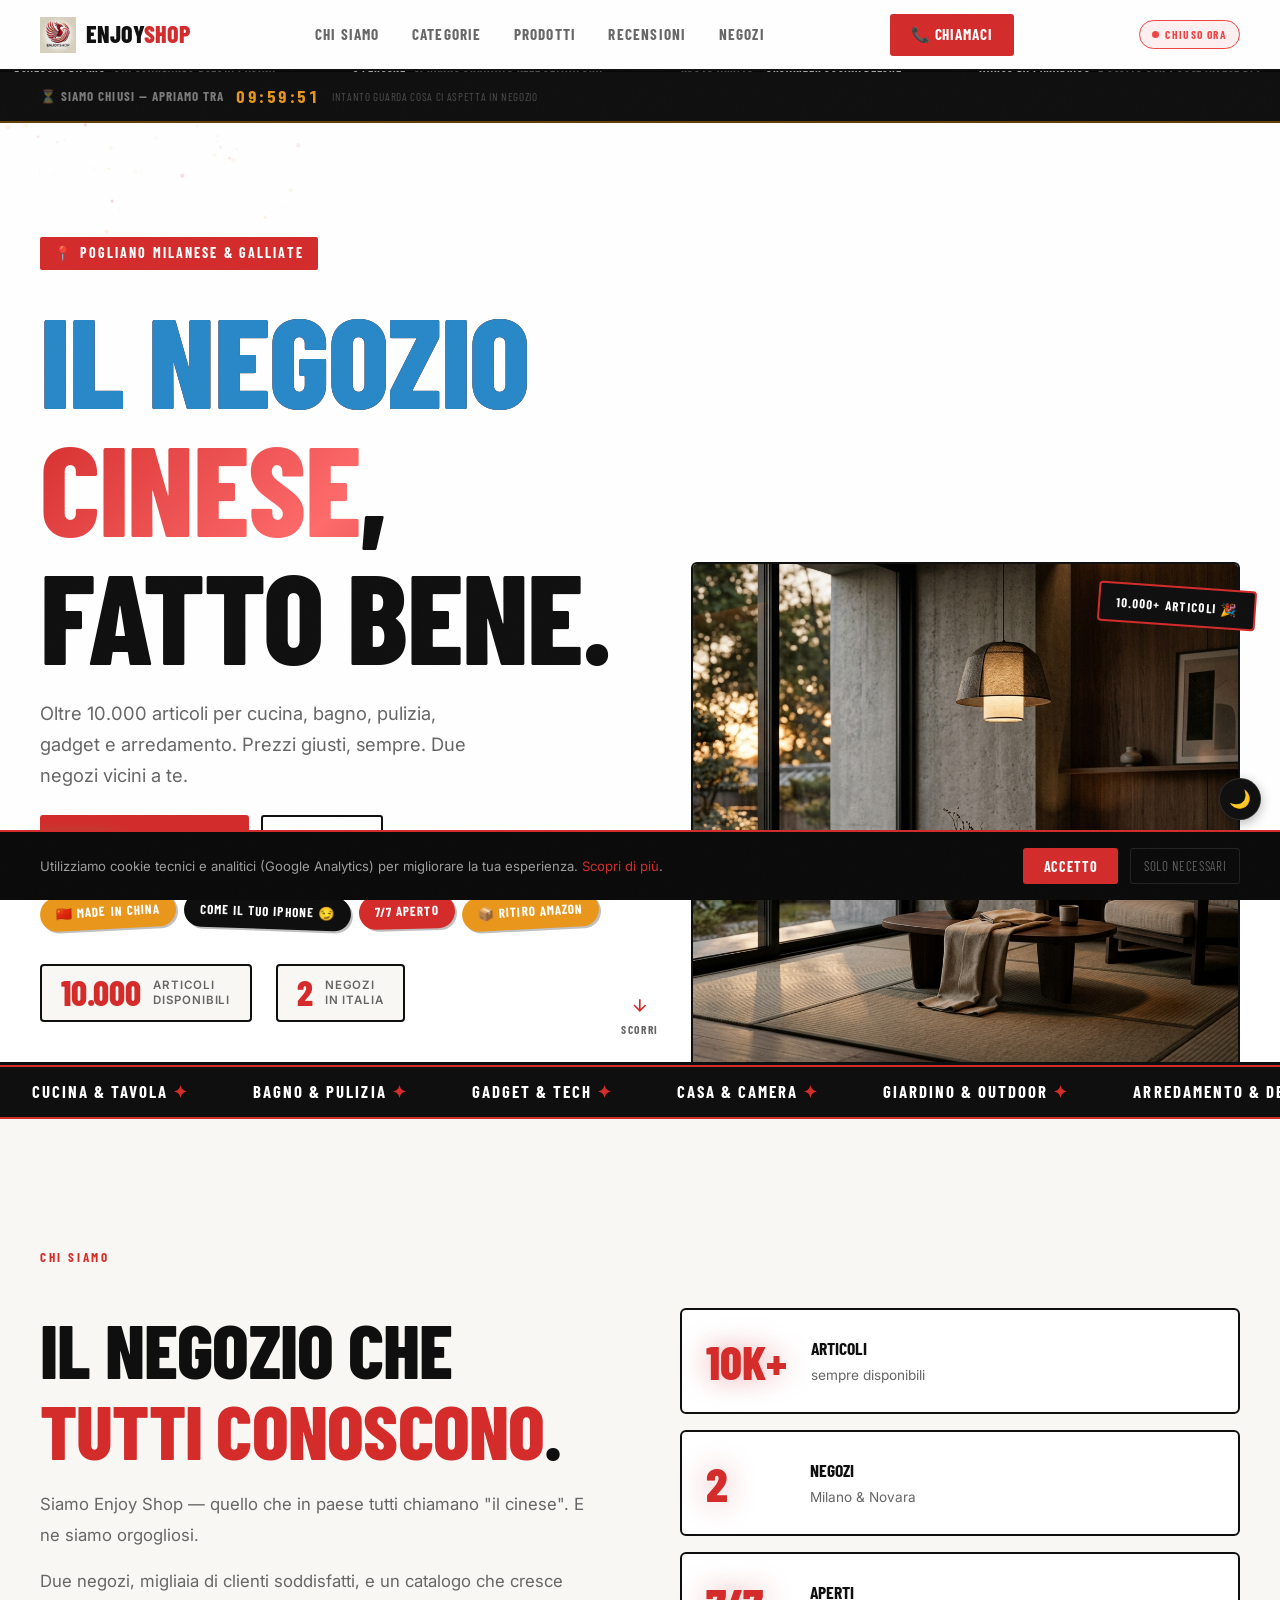
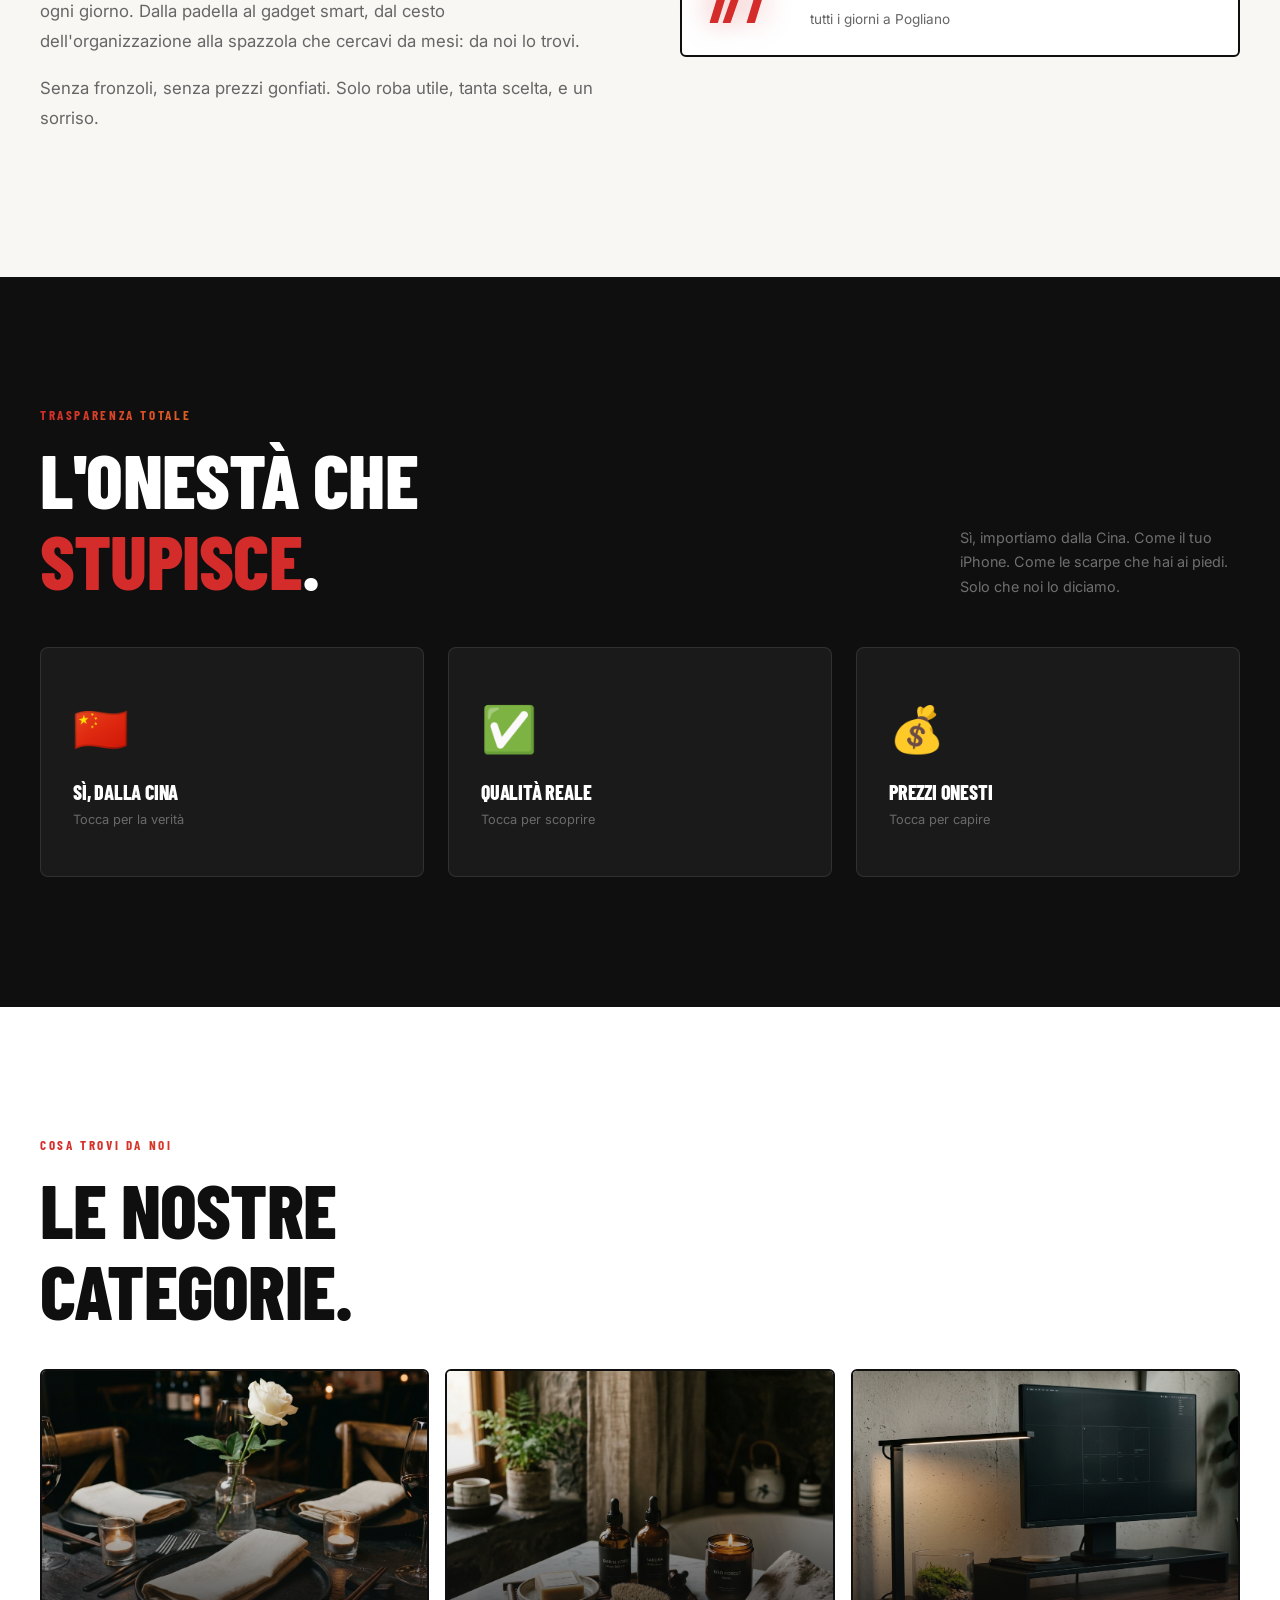
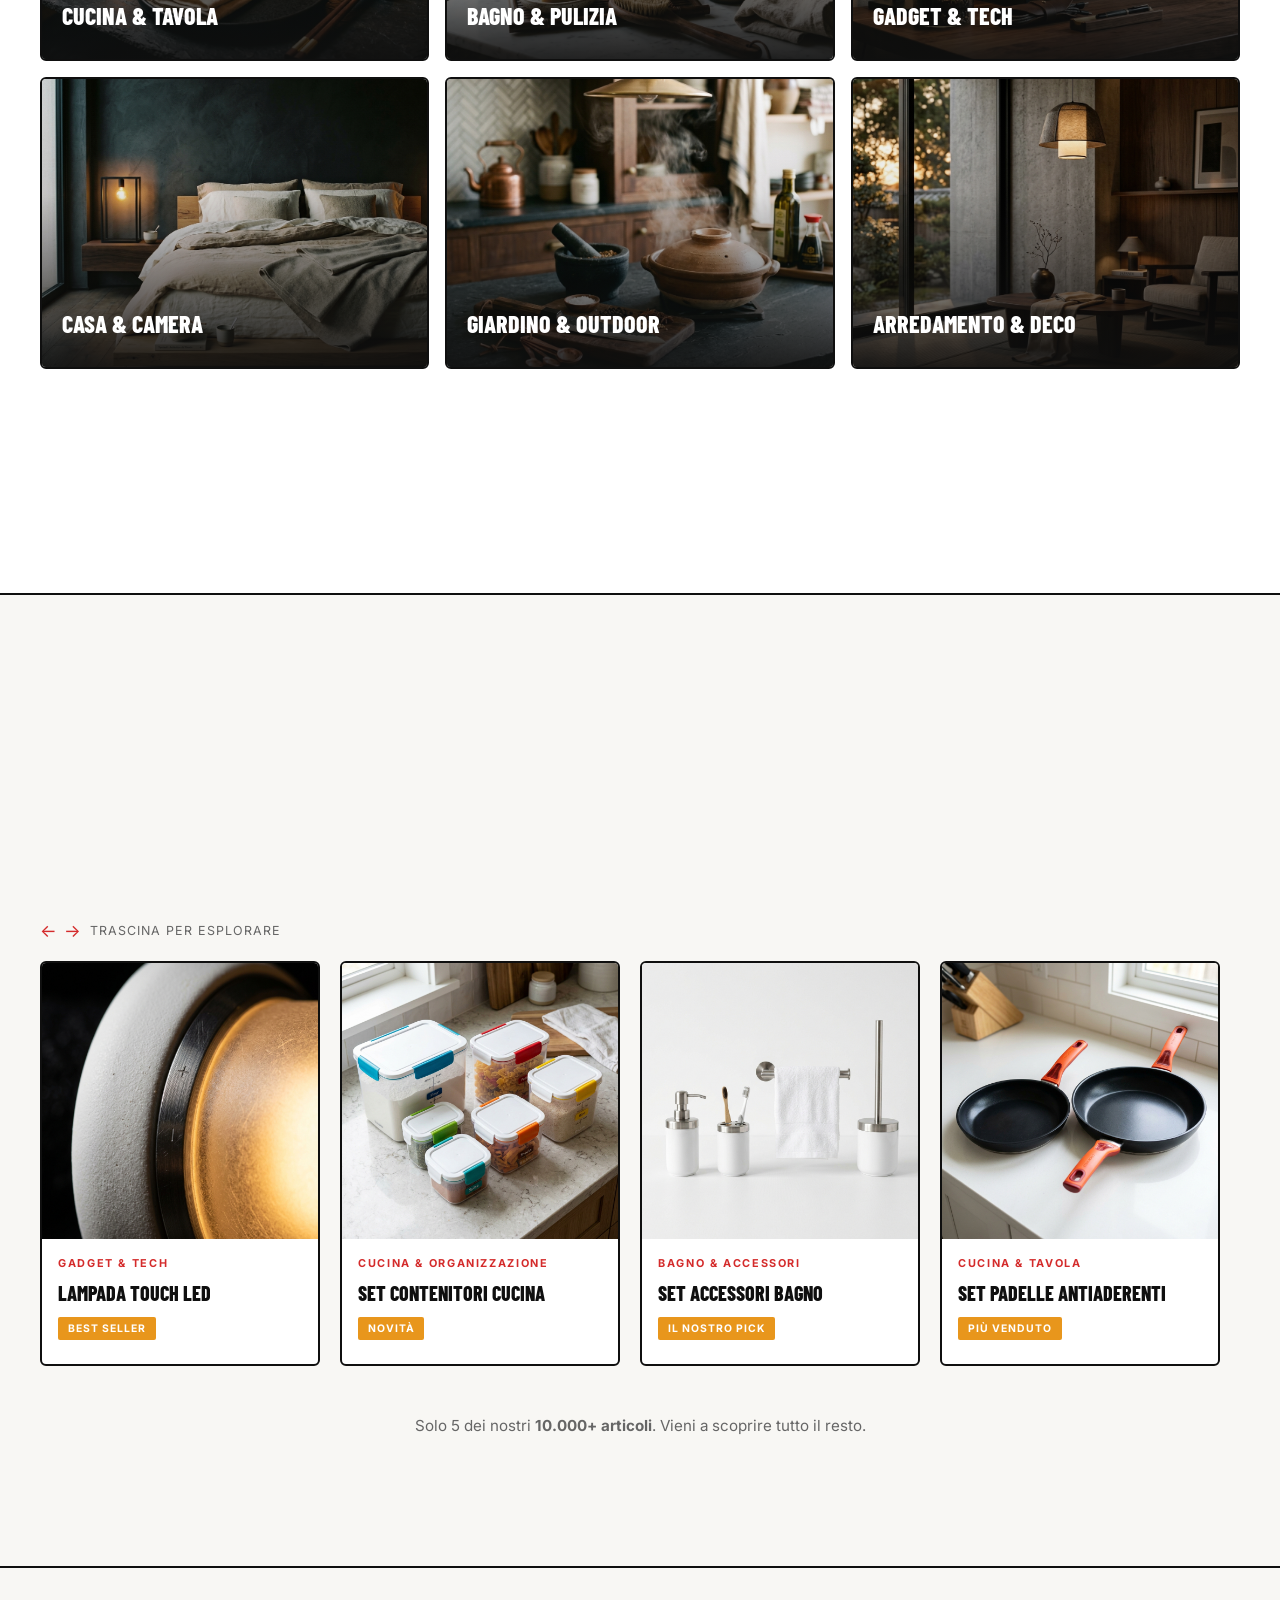
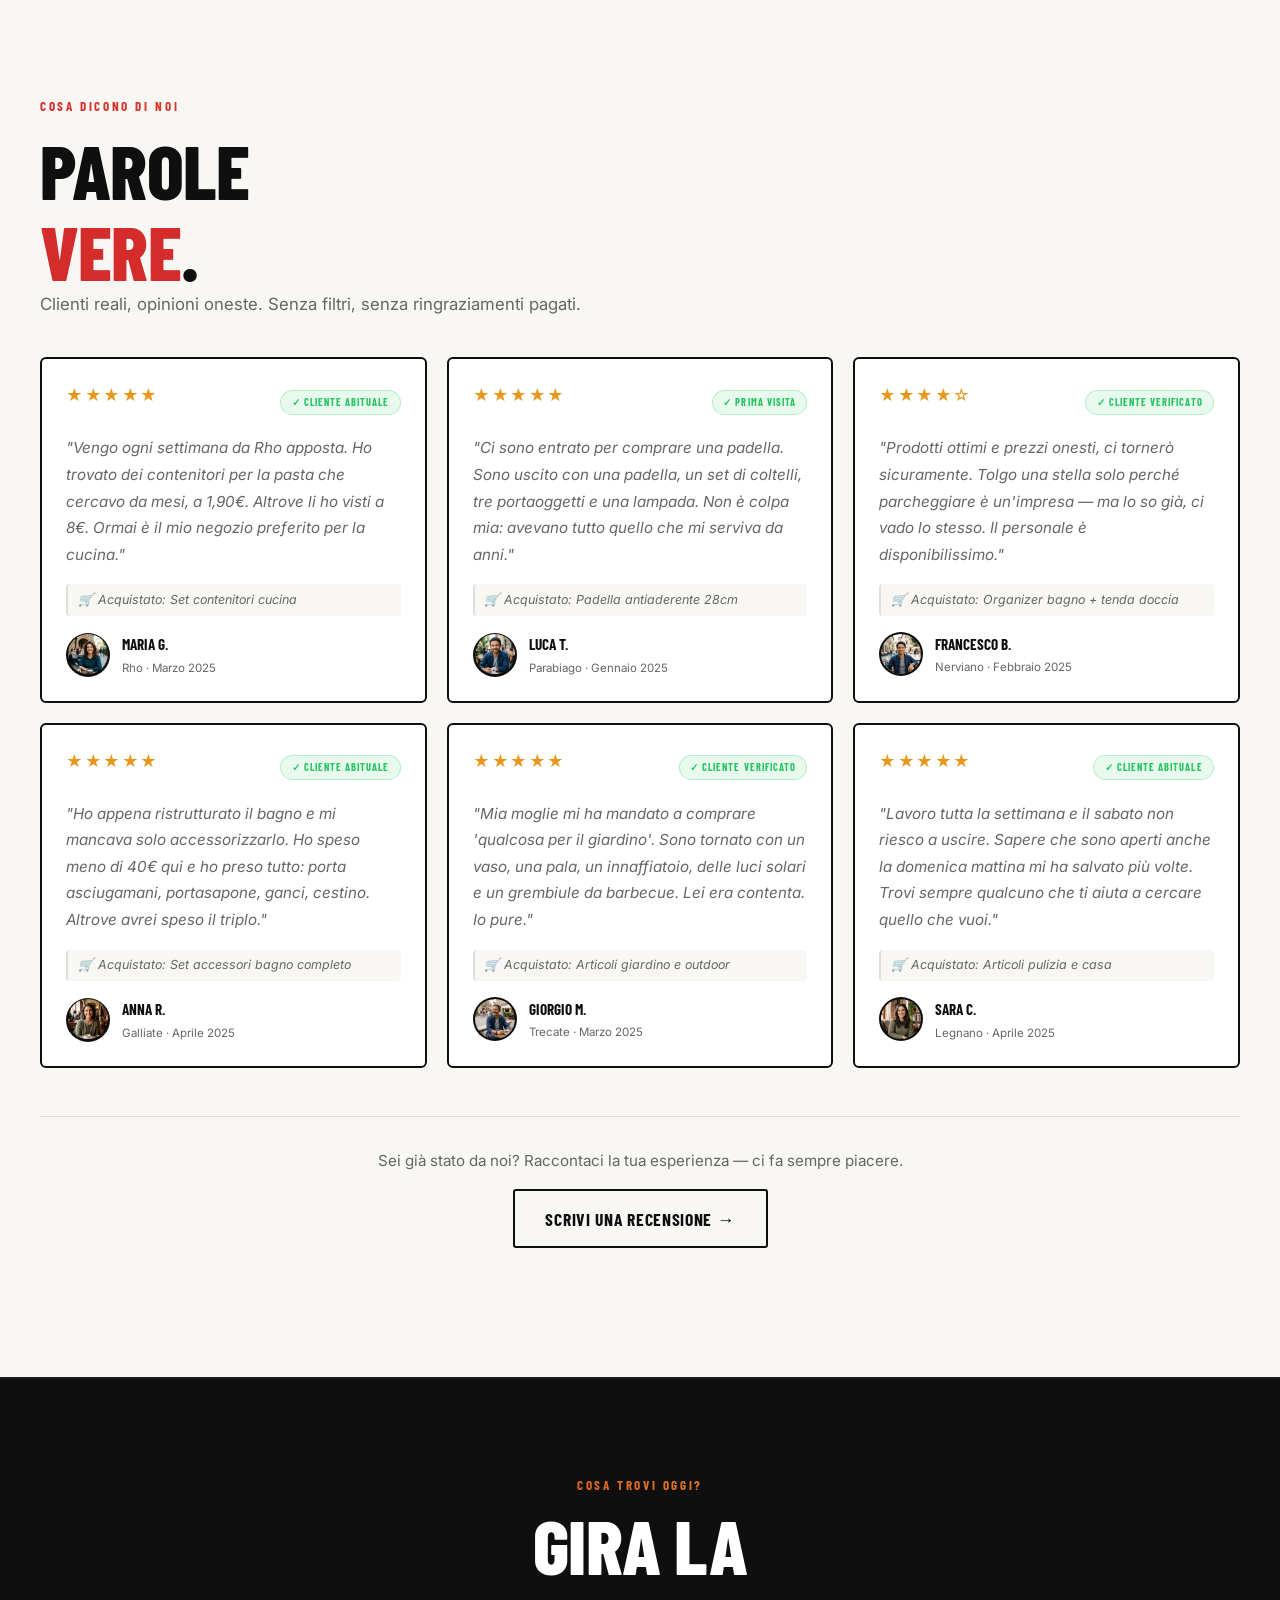
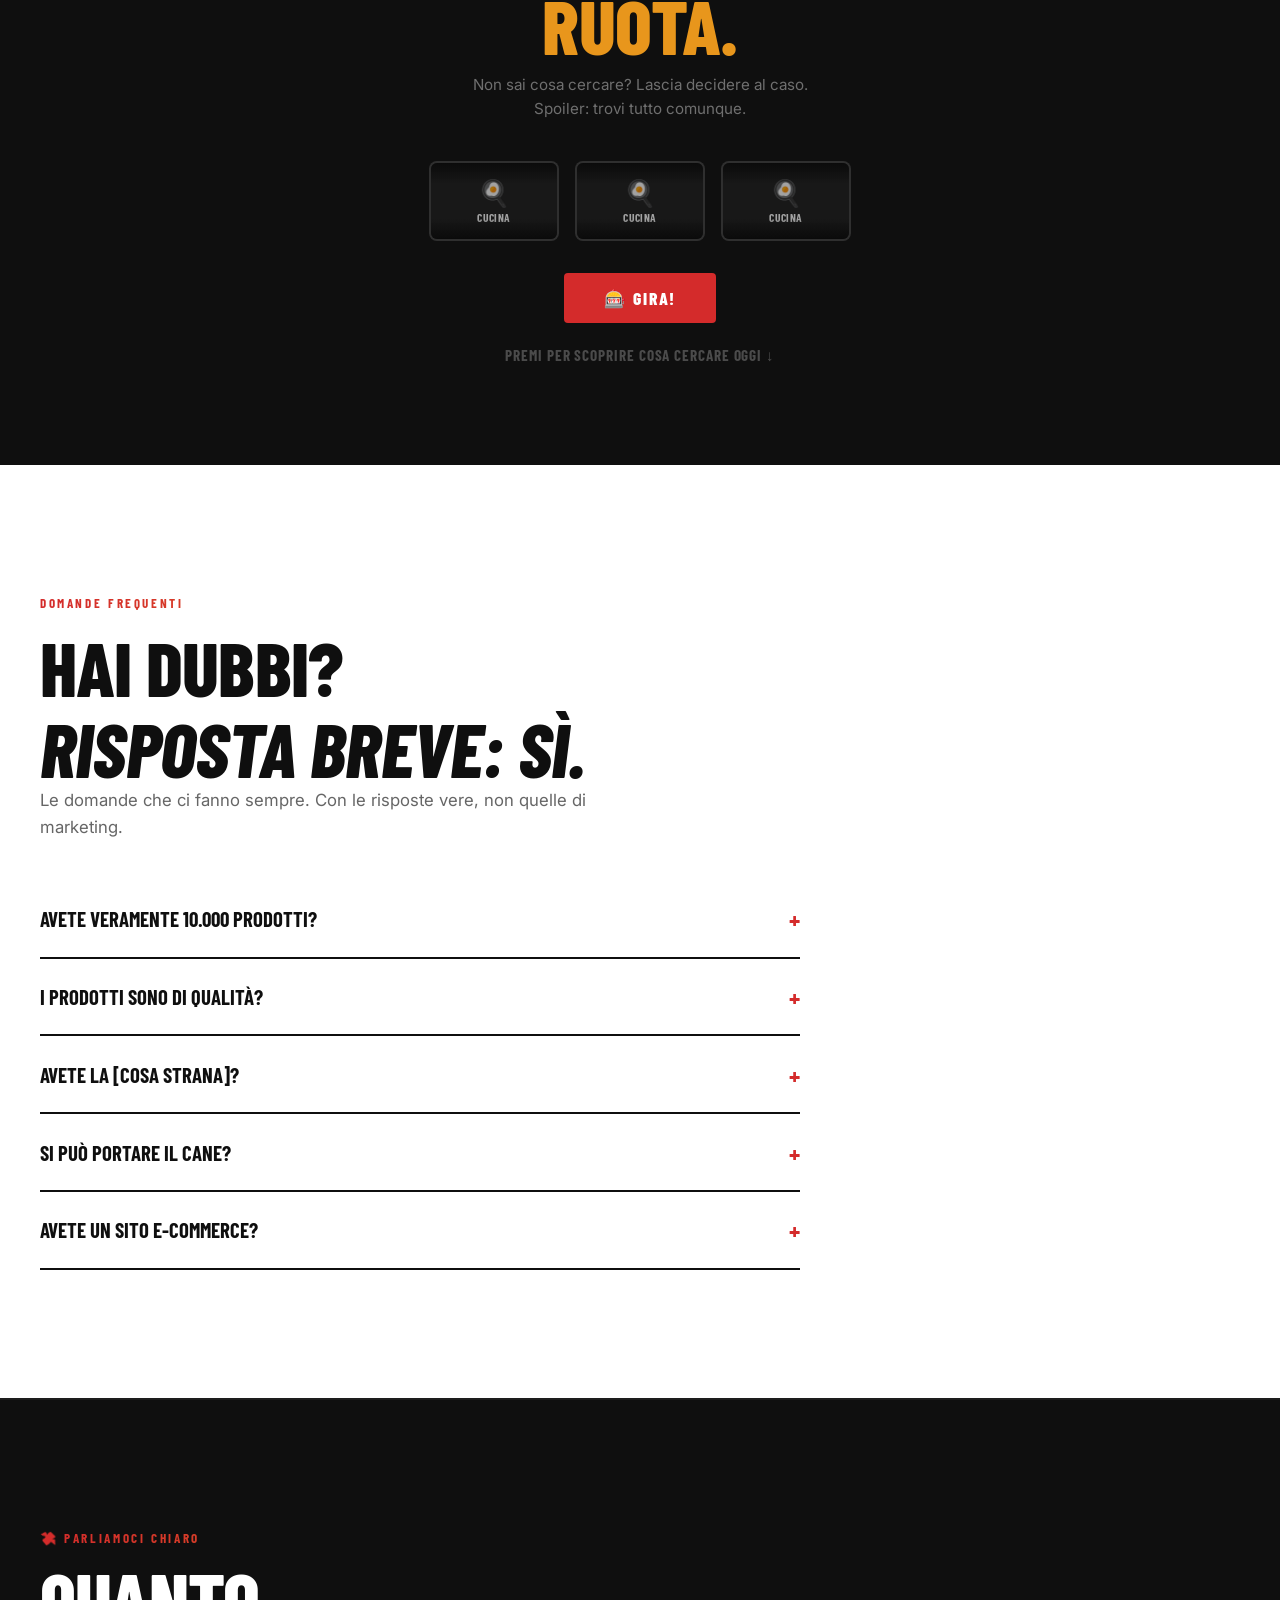
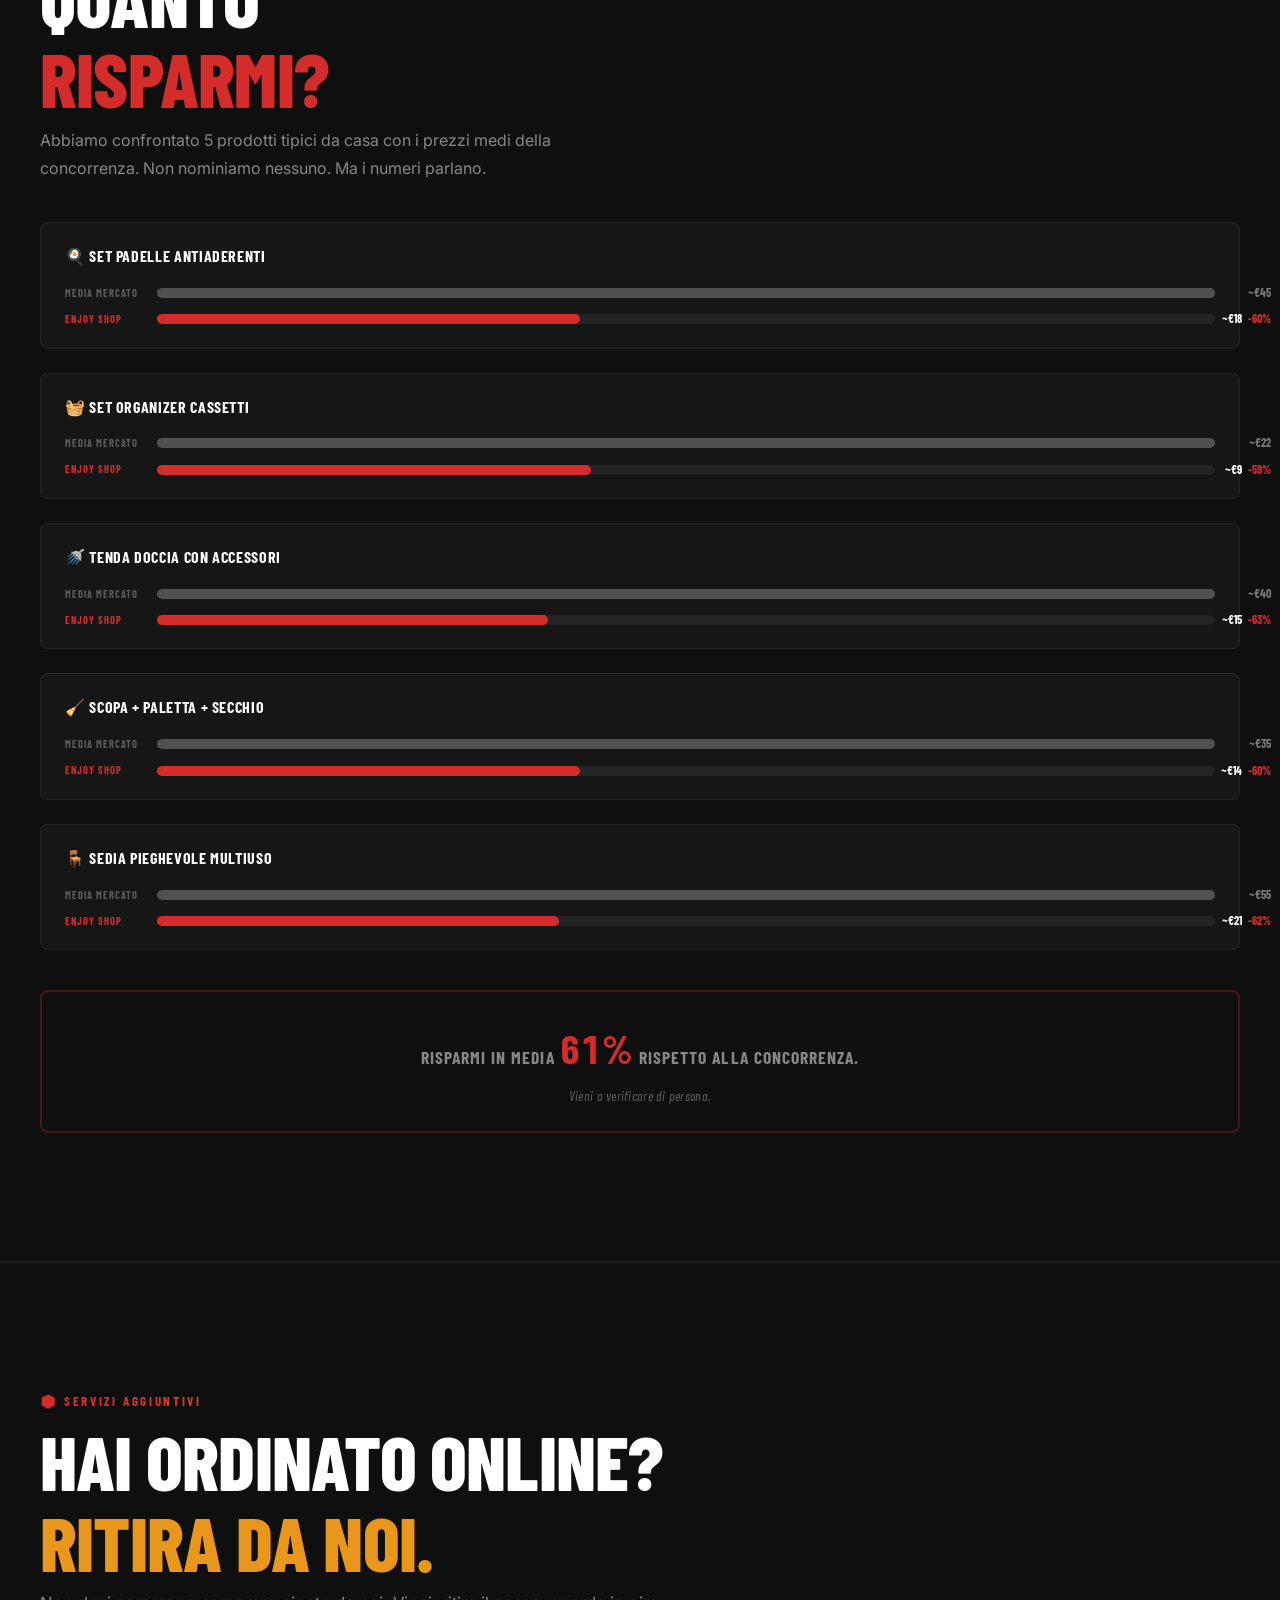
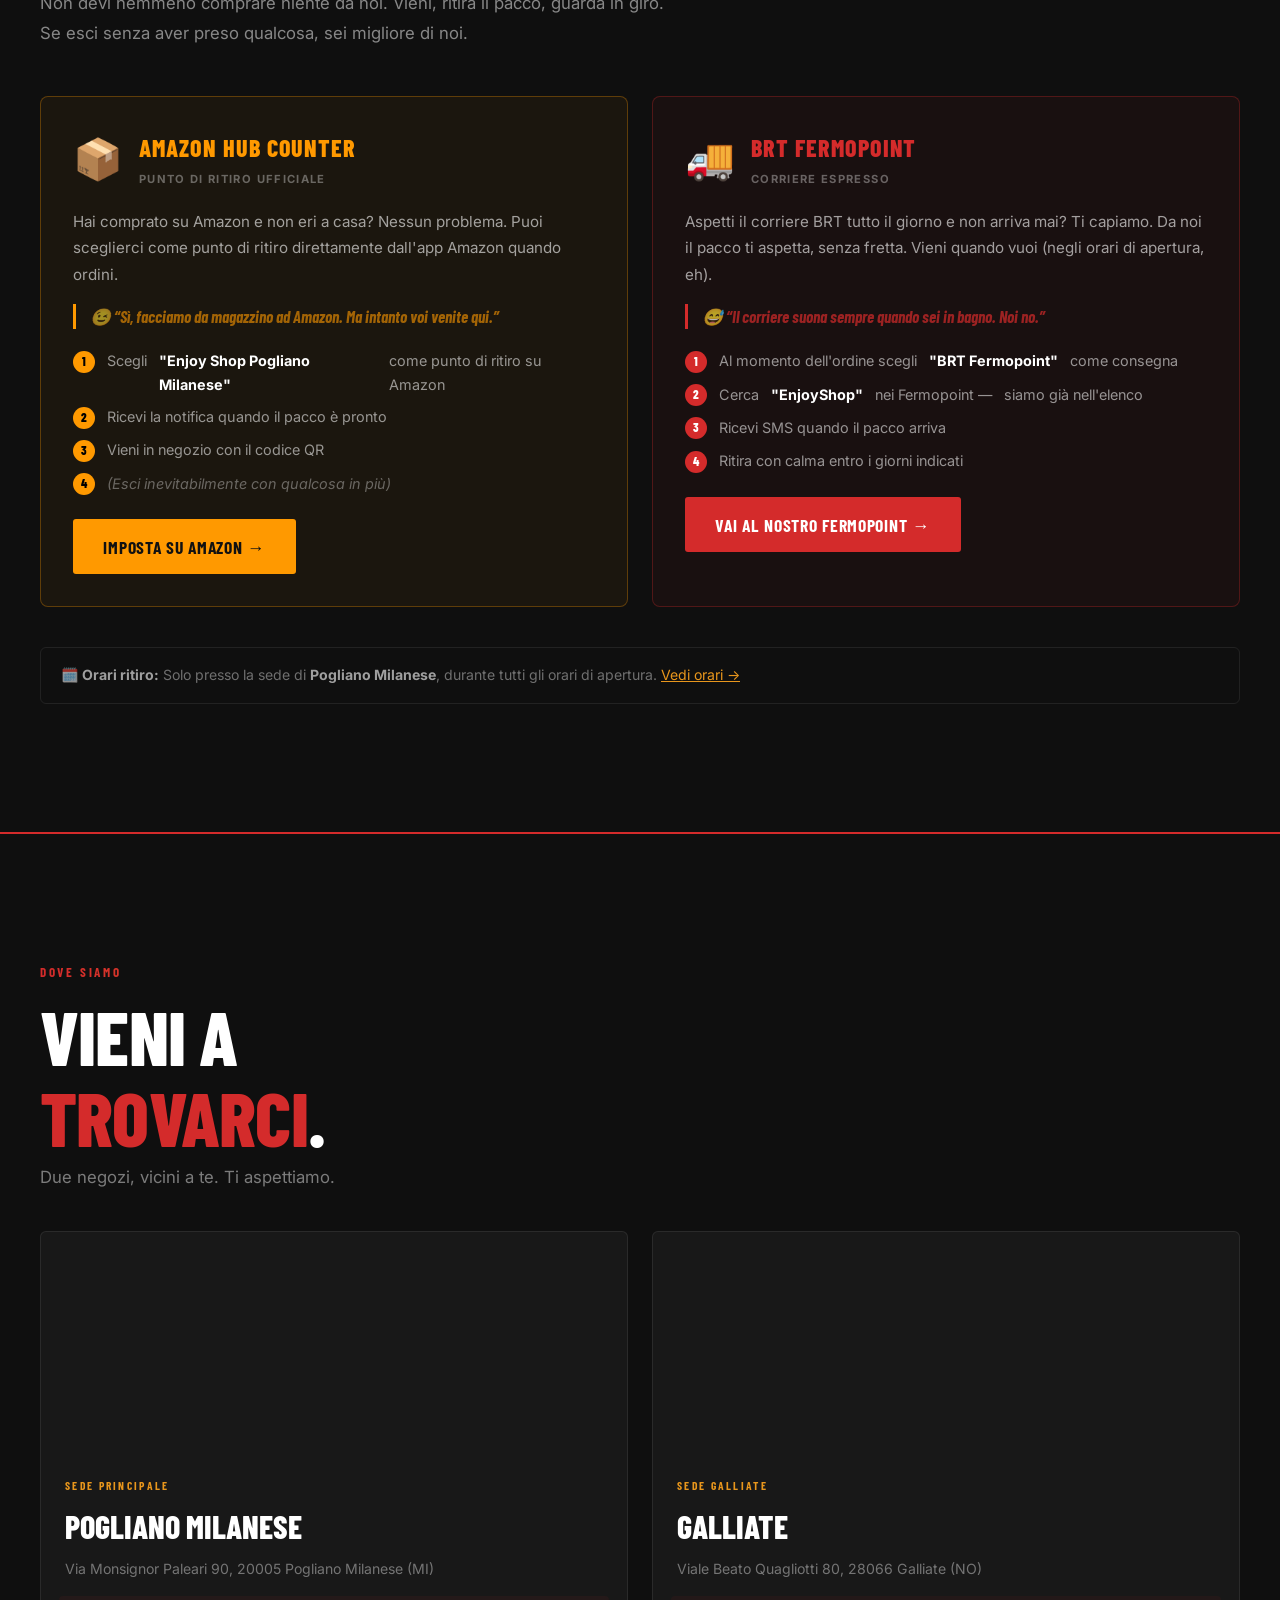
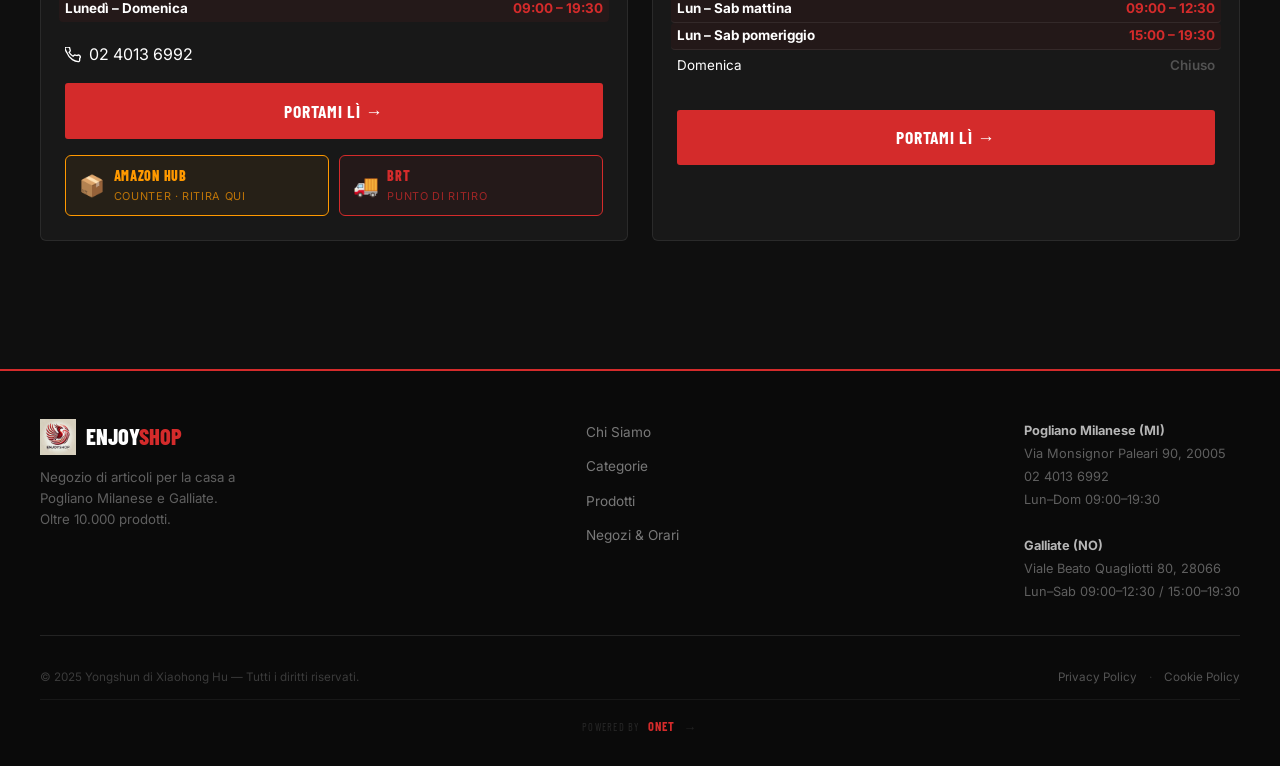
==== index.html @ 33d90ebf "fix: BRT Fermopoint real link (EnjoyShop-22153), update step text with direct link" ====
<!DOCTYPE html>
<html lang="it">
<head>
  <meta charset="UTF-8">
  <meta name="viewport" content="width=device-width, initial-scale=1.0">
  <title>Enjoy Shop — Articoli per la Casa | Pogliano Milanese e Galliate</title>
  <meta name="description" content="Enjoy Shop: oltre 10.000 articoli per la casa a Pogliano Milanese e Galliate. Cucina, bagno, pulizia, gadget, arredamento. Prezzi convenienti, aperto tutti i giorni.">
  <meta name="robots" content="index, follow">
  <link rel="canonical" href="https://www.enjoyshop-pogliano.it/">
  <meta property="og:type" content="website">
  <meta property="og:title" content="Enjoy Shop — Articoli per la Casa | Pogliano Milanese & Galliate">
  <meta property="og:description" content="Oltre 10.000 articoli per la casa. Cucina, bagno, pulizia, gadget, arredamento. Prezzi giusti, sempre.">
  <meta property="og:url" content="https://www.enjoyshop-pogliano.it/">
  <meta property="og:locale" content="it_IT">

  <link rel="preconnect" href="https://fonts.googleapis.com">
  <link rel="preconnect" href="https://fonts.gstatic.com" crossorigin>
  <link href="https://fonts.googleapis.com/css2?family=Barlow+Condensed:wght@400;600;700;800&family=Inter:wght@300;400;500;600&display=swap" rel="stylesheet">
  <link rel="stylesheet" href="style.css">
  <link rel="icon" type="image/png" sizes="32x32" href="assets/images/logo.png">
  <link rel="icon" type="image/png" sizes="192x192" href="assets/images/logo.png">
  <link rel="apple-touch-icon" href="assets/images/logo.png">
  <link rel="manifest" href="manifest.json">
  <meta name="theme-color" content="#D42B2B">
  <meta name="mobile-web-app-capable" content="yes">
  <meta name="apple-mobile-web-app-capable" content="yes">
  <meta name="apple-mobile-web-app-status-bar-style" content="black-translucent">
  <meta name="apple-mobile-web-app-title" content="EnjoyShop">

  <script type="application/ld+json">
  {
    "@context": "https://schema.org",
    "@graph": [
      {
        "@type": "Store",
        "@id": "https://www.enjoyshop-pogliano.it/#pogliano",
        "name": "Enjoy Shop Pogliano Milanese",
        "alternateName": "Yongshun di Xiaohong Hu",
        "description": "Negozio di articoli per la casa a Pogliano Milanese. Oltre 10.000 prodotti: cucina, bagno, pulizia, gadget, arredamento. Aperto tutti i giorni.",
        "url": "https://www.enjoyshop-pogliano.it",
        "telephone": "+390240136992",
        "address": {
          "@type": "PostalAddress",
          "streetAddress": "Via Monsignor Paleari 90",
          "addressLocality": "Pogliano Milanese",
          "addressRegion": "MI",
          "postalCode": "20005",
          "addressCountry": "IT"
        },
        "geo": { "@type": "GeoCoordinates", "latitude": 45.5381, "longitude": 8.9078 },
        "openingHoursSpecification": [{
          "@type": "OpeningHoursSpecification",
          "dayOfWeek": ["Monday","Tuesday","Wednesday","Thursday","Friday","Saturday","Sunday"],
          "opens": "09:00", "closes": "19:30"
        }],
        "priceRange": "€",
        "areaServed": ["Pogliano Milanese","Parabiago","Nerviano","Rescaldina","Canegrate","Legnano","Rho"]
      },
      {
        "@type": "Store",
        "@id": "https://www.enjoyshop-pogliano.it/#galliate",
        "name": "Enjoy Shop Galliate",
        "alternateName": "Yongshun di Xiaohong Hu",
        "description": "Negozio di articoli per la casa a Galliate (NO). Cucina, bagno, pulizia, gadget e arredamento a prezzi convenienti.",
        "url": "https://www.enjoyshop-pogliano.it",
        "address": {
          "@type": "PostalAddress",
          "streetAddress": "Viale Beato Quagliotti 80",
          "addressLocality": "Galliate",
          "addressRegion": "NO",
          "postalCode": "28066",
          "addressCountry": "IT"
        },
        "geo": { "@type": "GeoCoordinates", "latitude": 45.4774, "longitude": 8.6957 },
        "openingHoursSpecification": [
          { "@type": "OpeningHoursSpecification", "dayOfWeek": ["Monday","Tuesday","Wednesday","Thursday","Friday","Saturday"], "opens": "09:00", "closes": "12:30" },
          { "@type": "OpeningHoursSpecification", "dayOfWeek": ["Monday","Tuesday","Wednesday","Thursday","Friday","Saturday"], "opens": "15:00", "closes": "19:30" }
        ],
        "priceRange": "€",
        "areaServed": ["Galliate","Novara","Trecate","Romentino","Cameri","Oleggio"]
      }
    ]
  }
  </script>
</head>
<body>
<div id="progress-bar" aria-hidden="true"></div>
<!-- cursor elements (desktop only) -->
<div class="cursor-ring" id="cursor-ring" aria-hidden="true"></div>
<div class="cursor-dot" id="cursor-dot" aria-hidden="true"></div>
<div id="splash" role="dialog" aria-label="Caricamento">
  <div id="splash-logo">🛍️</div>
  <div id="splash-text">Enjoy Shop</div>
  <div id="splash-sub">Articoli per la casa</div>
</div>

<!-- ═══ NAV ═══ -->
<nav id="nav" role="navigation" aria-label="Navigazione principale">
  <div class="nav-inner">
    <a href="#hero" class="nav-logo" aria-label="Enjoy Shop — Home">
      <img src="assets/images/logo.png" alt="Logo Enjoy Shop" width="36" height="36">
      <span class="nav-logo-text">Enjoy<span>Shop</span></span>
    </a>
    <ul class="nav-links" role="list">
      <li><a href="#chi-siamo">Chi Siamo</a></li>
      <li><a href="#categorie">Categorie</a></li>
      <li><a href="#venduti">Prodotti</a></li>
      <li><a href="#reviews">Recensioni</a></li>
      <li><a href="#negozi">Negozi</a></li>
    </ul>
    <a href="tel:+390240136992" class="nav-cta" id="nav-tel-btn">📞 Chiamaci</a>
    <span class="store-status" id="store-status" aria-live="polite"></span>
    <button class="hamburger" id="hamburger" aria-label="Menu" aria-expanded="false" aria-controls="mob-menu">
      <span></span><span></span><span></span>
    </button>
  </div>
  <div class="mob-menu" id="mob-menu" role="dialog" aria-label="Menu mobile">
    <a href="#chi-siamo" class="mob-link">Chi Siamo</a>
    <a href="#categorie" class="mob-link">Categorie</a>
    <a href="#venduti" class="mob-link">Prodotti</a>
    <a href="#reviews" class="mob-link">Recensioni</a>
    <a href="#negozi" class="mob-link">Negozi</a>
    <a href="tel:+390240136992" class="mob-link mob-cta">📞 Chiamaci</a>
  </div>
</nav>

<!-- GEO BANNER -->
<div class="geo-banner" id="geo-banner" role="status" aria-live="polite">
  <p class="geo-text">📍 Sei vicino a uno dei nostri negozi!</p>
  <div class="geo-banner-actions">
    <a href="#" class="btn btn-red geo-directions" target="_blank" rel="noopener">Indicazioni →</a>
    <button class="geo-banner-close geo-close" aria-label="Chiudi">×</button>
  </div>
</div>

<!-- COUNTDOWN BAR (shown when store closed) -->
<div class="store-countdown" id="store-countdown" aria-live="polite" role="status">
  <span class="countdown-label">⏳ Siamo chiusi — Apriamo tra</span>
  <span class="countdown-time" id="countdown-time">00:00:00</span>
  <span class="countdown-extra">Intanto guarda cosa ci aspetta in negozio</span>
</div>

<!-- SOCIAL PROOF TICKER -->
<div class="proof-ticker" aria-hidden="true" role="presentation">
  <div class="proof-ticker-track" id="proof-track">
    <span class="proof-item"><span class="proof-dot"></span> <em>Qualcuno da Rho</em> sta guardando questa pagina</span>
    <span class="proof-item"><span class="proof-dot"></span> <em>3 persone</em> ci hanno chiamato nell’ultima ora</span>
    <span class="proof-item"><span class="proof-dot"></span> Nuovo arrivo: <em>Organizer Cucina Deluxe</em></span>
    <span class="proof-item"><span class="proof-dot"></span> <em>Marco da Parabiago</em> è uscito con 7 cose invece di 1</span>
    <span class="proof-item"><span class="proof-dot"></span> <em>Amazon</em> ci ha inviato altri 12 pacchi oggi</span>
    <span class="proof-item"><span class="proof-dot"></span> <em>Qualcuno da Nerviano</em> ha trovato la padella che cercava da 6 mesi</span>
    <span class="proof-item"><span class="proof-dot"></span> <em>3 persone</em> ci hanno chiamato nell’ultima ora</span>
    <span class="proof-item"><span class="proof-dot"></span> Nuovo arrivo: <em>Organizer Cucina Deluxe</em></span>
    <span class="proof-item"><span class="proof-dot"></span> <em>Marco da Parabiago</em> è uscito con 7 cose invece di 1</span>
    <span class="proof-item"><span class="proof-dot"></span> <em>Amazon</em> ci ha inviato altri 12 pacchi oggi</span>
    <span class="proof-item"><span class="proof-dot"></span> <em>Qualcuno da Nerviano</em> ha trovato la padella che cercava da 6 mesi</span>
  </div>
</div>

<main>


<!-- ═══ HERO ═══ -->
<section id="hero" aria-label="Enjoy Shop — Negozio articoli per la casa">
  <canvas id="hero-canvas" aria-hidden="true"></canvas>
  <div class="hero-inner">
    <div class="hero-text">
      <div class="hero-tag">📍 Pogliano Milanese &amp; Galliate</div>
      <h1 class="hero-h1 rv"><span class="glitch" data-text="Il negozio">Il negozio</span><br><em>cinese</em>,<br>fatto bene.</h1>
      <p class="hero-sub rv d1">Oltre 10.000 articoli per cucina, bagno, pulizia, gadget e arredamento. Prezzi giusti, sempre. Due negozi vicini a te.</p>
      <div class="hero-ctas rv d2">
        <a href="#categorie" class="btn btn-red btn-mag" id="hero-cat-btn">Scopri le Categorie</a>
        <a href="#negozi" class="btn btn-outline btn-mag" id="hero-negozi-btn">Trovaci</a>
      </div>
      <div class="hero-sticker-row rv d3">
        <span class="sticker sticker-gold">🇨🇳 Made in China</span>
        <span class="sticker sticker-black">Come il tuo iPhone 😏</span>
        <span class="sticker sticker-red">7/7 Aperto</span>
        <span class="sticker sticker-gold">📦 Ritiro Amazon</span>
      </div>
      <div class="hero-counter-row rv d3">
        <div class="hero-counter-box">
          <div class="counter-num" data-target="10000">0</div>
          <div class="counter-label">Articoli<br>disponibili</div>
        </div>
        <div class="hero-counter-box">
          <div class="counter-num" data-target="2">0</div>
          <div class="counter-label">Negozi<br>in Italia</div>
        </div>
      </div>
    </div>
    <div class="hero-img-wrap rv d1">
      <img src="assets/images/hero-bg.png" alt="Interno negozio Enjoy Shop" fetchpriority="high">
      <div class="hero-float-badge">10.000+ articoli 🎉</div>
    </div>
  </div>
  <div class="scroll-hint" aria-hidden="true">
    <svg viewBox="0 0 24 24" fill="none" stroke-width="2"><path d="M12 5v14M5 12l7 7 7-7"/></svg>
    <span>Scorri</span>
  </div>
</section>

<!-- ═══ MARQUEE ═══ -->
<div class="marquee-bar" aria-hidden="true" role="presentation">
  <div class="marquee-track">
    <!-- duplicated for seamless loop -->
    <span class="m-item">Cucina &amp; Tavola <span class="m-dot">✦</span></span>
    <span class="m-item">Bagno &amp; Pulizia <span class="m-dot">✦</span></span>
    <span class="m-item">Gadget &amp; Tech <span class="m-dot">✦</span></span>
    <span class="m-item">Casa &amp; Camera <span class="m-dot">✦</span></span>
    <span class="m-item">Giardino &amp; Outdoor <span class="m-dot">✦</span></span>
    <span class="m-item">Arredamento &amp; Deco <span class="m-dot">✦</span></span>
    <span class="m-item">Prezzi Onesti <span class="m-dot">✦</span></span>
    <span class="m-item">Aperto Tutti i Giorni <span class="m-dot">✦</span></span>
    <span class="m-item m-item--highlight">📦 Amazon Hub Counter <span class="m-dot">✦</span></span>
    <span class="m-item m-item--highlight">🚚 Punto di Ritiro BRT <span class="m-dot">✦</span></span>
    <span class="m-item">Cucina &amp; Tavola <span class="m-dot">✦</span></span>
    <span class="m-item">Bagno &amp; Pulizia <span class="m-dot">✦</span></span>
    <span class="m-item">Gadget &amp; Tech <span class="m-dot">✦</span></span>
    <span class="m-item">Casa &amp; Camera <span class="m-dot">✦</span></span>
    <span class="m-item">Giardino &amp; Outdoor <span class="m-dot">✦</span></span>
    <span class="m-item">Arredamento &amp; Deco <span class="m-dot">✦</span></span>
    <span class="m-item">Prezzi Onesti <span class="m-dot">✦</span></span>
    <span class="m-item">Aperto Tutti i Giorni <span class="m-dot">✦</span></span>
    <span class="m-item m-item--highlight">📦 Amazon Hub Counter <span class="m-dot">✦</span></span>
    <span class="m-item m-item--highlight">🚚 Punto di Ritiro BRT <span class="m-dot">✦</span></span>
    <span class="m-item">Fatto in Cina. Come tutto. <span class="m-dot">✦</span></span>
    <span class="m-item">Non abbiamo l'ecommerce 🤷 <span class="m-dot">✦</span></span>
    <span class="m-item">Entri per una cosa, esci con dieci <span class="m-dot">✦</span></span>
    <span class="m-item">Il corriere BRT? Da noi c'è. <span class="m-dot">✦</span></span>
  </div>
</div>

<!-- ═══ CHI SIAMO ═══ -->
<section id="chi-siamo" aria-labelledby="chi-heading">
  <div class="container">
    <div class="label rv">Chi Siamo</div>
    <div class="chi-grid">
      <div class="chi-text rv-left">
        <h2 id="chi-heading" class="rv">Il negozio che<br><em>tutti conoscono</em>.</h2>
        <p class="rv d1">Siamo Enjoy Shop — quello che in paese tutti chiamano "il cinese". E ne siamo orgogliosi.</p>
        <p class="rv d1">Due negozi, migliaia di clienti soddisfatti, e un catalogo che cresce ogni giorno. Dalla padella al gadget smart, dal cesto dell'organizzazione alla spazzola che cercavi da mesi: da noi lo trovi.</p>
        <p class="rv d2">Senza fronzoli, senza prezzi gonfiati. Solo roba utile, tanta scelta, e un sorriso.</p>
      </div>
      <div class="chi-facts rv-right d2">
        <div class="fact-card">
          <div class="fact-num">10K+</div>
          <div class="fact-txt"><strong>Articoli</strong><span>sempre disponibili</span></div>
        </div>
        <div class="fact-card">
          <div class="fact-num">2</div>
          <div class="fact-txt"><strong>Negozi</strong><span>Milano &amp; Novara</span></div>
        </div>
        <div class="fact-card">
          <div class="fact-num">7/7</div>
          <div class="fact-txt"><strong>Aperti</strong><span>tutti i giorni a Pogliano</span></div>
        </div>
      </div>
    </div>
  </div>
</section>

<!-- ═══ ONESTA ═══ -->
<section id="onesta" aria-labelledby="onesta-heading">
  <div class="container">
    <div class="section-head">
      <div>
        <div class="label rv">Trasparenza Totale</div>
        <h2 id="onesta-heading" class="rv d1">L'onestà che<br><em>stupisce</em>.</h2>
      </div>
      <p class="onesta-note rv d2">Sì, importiamo dalla Cina. Come il tuo iPhone. Come le scarpe che hai ai piedi. Solo che noi lo diciamo.</p>
    </div>
    <div class="onesta-grid">
      <div class="flip-card rv" id="flip-cina">
        <div class="flip-inner">
          <div class="flip-front">
            <div class="flip-icon">🇨🇳</div>
            <h3>Sì, dalla Cina</h3>
            <p>Tocca per la verità</p>
          </div>
          <div class="flip-back">
            <p>I nostri prodotti vengono dalla Cina. Come il 70% di quello che compri ovunque. La differenza? Noi li selezioniamo personalmente e i prezzi sono veri.</p>
          </div>
        </div>
      </div>
      <div class="flip-card rv d1" id="flip-qualita">
        <div class="flip-inner">
          <div class="flip-front">
            <div class="flip-icon">✅</div>
            <h3>Qualità Reale</h3>
            <p>Tocca per scoprire</p>
          </div>
          <div class="flip-back">
            <p>Non vendiamo spazzatura. Ogni prodotto passa dalla nostra selezione. Se non lo useremmo a casa nostra, non lo mettiamo in negozio. <em>Fine.</em></p>
          </div>
        </div>
      </div>
      <div class="flip-card rv d2" id="flip-prezzi">
        <div class="flip-inner">
          <div class="flip-front">
            <div class="flip-icon">💰</div>
            <h3>Prezzi Onesti</h3>
            <p>Tocca per capire</p>
          </div>
          <div class="flip-back">
            <p>Nessun saldo finto, nessun prezzo gonfiato da "scontare". Il prezzo che vedi è il prezzo giusto, sempre. <em>Senza sorprese.</em></p>
          </div>
        </div>
      </div>
    </div>
  </div>
</section>

<!-- ═══ CATEGORIE ═══ -->
<section id="categorie" aria-labelledby="cat-heading">
  <div class="container">
    <div class="label rv">Cosa Trovi da Noi</div>
    <h2 id="cat-heading" class="rv d1">Le nostre<br>categorie.</h2>
    <div class="cat-grid">
      <article class="cat-card rv" id="cat-cucina">
        <img src="assets/images/universo-ricevere.png" alt="Cucina e tavola" loading="lazy">
        <div class="cat-overlay">
          <div class="cat-name">Cucina &amp; Tavola</div>
          <div class="cat-count">800+ prodotti</div>
        </div>
      </article>
      <article class="cat-card rv d1" id="cat-bagno">
        <img src="assets/images/universo-cura.png" alt="Bagno e pulizia" loading="lazy">
        <div class="cat-overlay">
          <div class="cat-name">Bagno &amp; Pulizia</div>
          <div class="cat-count">600+ prodotti</div>
        </div>
      </article>
      <article class="cat-card rv d2" id="cat-gadget">
        <img src="assets/images/universo-smartworking.png" alt="Gadget e tech" loading="lazy">
        <div class="cat-overlay">
          <div class="cat-name">Gadget &amp; Tech</div>
          <div class="cat-count">400+ prodotti</div>
        </div>
      </article>
      <article class="cat-card rv" id="cat-casa">
        <img src="assets/images/universo-sonno.png" alt="Casa e camera" loading="lazy">
        <div class="cat-overlay">
          <div class="cat-name">Casa &amp; Camera</div>
          <div class="cat-count">1.200+ prodotti</div>
        </div>
      </article>
      <article class="cat-card rv d1" id="cat-giardino">
        <img src="assets/images/universo-gusto.png" alt="Giardino e outdoor" loading="lazy">
        <div class="cat-overlay">
          <div class="cat-name">Giardino &amp; Outdoor</div>
          <div class="cat-count">300+ prodotti</div>
        </div>
      </article>
      <article class="cat-card rv d2" id="cat-arredo">
        <img src="assets/images/hero-bg.png" alt="Arredamento e deco" loading="lazy">
        <div class="cat-overlay">
          <div class="cat-name">Arredamento &amp; Deco</div>
          <div class="cat-count">500+ prodotti</div>
        </div>
      </article>
    </div>
    <div style="text-align:center;margin-top:2.5rem;">
      <a href="#negozi" class="btn btn-black rv btn-mag" id="cat-trova-btn">Vieni in negozio →</a>
    </div>
  </div>
</section>

<!-- ═══ PIÙ VENDUTI ═══ -->
<section id="venduti" aria-labelledby="venduti-heading">
  <div class="container">
    <div class="label rv">Sempre Disponibili</div>
    <h2 id="venduti-heading" class="rv d1">I più<br>venduti.</h2>
    <p class="drag-hint">Trascina per esplorare</p>
    <div class="drag-scroll" id="drag-scroll">
      <article class="prod-card" id="prod-1">
        <div class="prod-img"><img src="assets/images/product-1.png" alt="Lampada Touch LED" loading="lazy"></div>
        <div class="prod-info">
          <div class="prod-cat">Gadget &amp; Tech</div>
          <div class="prod-name">Lampada Touch LED</div>
          <div class="prod-badge">Best Seller</div>
        </div>
      </article>
      <article class="prod-card" id="prod-2">
        <div class="prod-img"><img src="assets/images/product-organizer.png" alt="Set Contenitori Cucina" loading="lazy"></div>
        <div class="prod-info">
          <div class="prod-cat">Cucina &amp; Organizzazione</div>
          <div class="prod-name">Set Contenitori Cucina</div>
          <div class="prod-badge">Novità</div>
        </div>
      </article>
      <article class="prod-card" id="prod-3">
        <div class="prod-img"><img src="assets/images/product-bagno.png" alt="Set Accessori Bagno" loading="lazy"></div>
        <div class="prod-info">
          <div class="prod-cat">Bagno &amp; Accessori</div>
          <div class="prod-name">Set Accessori Bagno</div>
          <div class="prod-badge">Il nostro pick</div>
        </div>
      </article>
      <article class="prod-card" id="prod-4">
        <div class="prod-img"><img src="assets/images/product-padelle.png" alt="Set padelle antiaderenti" loading="lazy"></div>
        <div class="prod-info">
          <div class="prod-cat">Cucina &amp; Tavola</div>
          <div class="prod-name">Set Padelle Antiaderenti</div>
          <div class="prod-badge">Più Venduto</div>
        </div>
      </article>
      <article class="prod-card" id="prod-5">
        <div class="prod-img"><img src="assets/images/product-2.png" alt="Spazzola Multi-uso" loading="lazy"></div>
        <div class="prod-info">
          <div class="prod-cat">Bagno &amp; Pulizia</div>
          <div class="prod-name">Spazzola Multi-uso</div>
          <div class="prod-badge">Imperdibile</div>
        </div>
      </article>
    </div>
    <p style="text-align:center;color:var(--muted);margin-top:2rem;font-size:.95rem;" class="rv">
      Solo 5 dei nostri <strong>10.000+ articoli</strong>. Vieni a scoprire tutto il resto.
    </p>
  </div>
</section>

<!-- ═══ RECENSIONI ═══ -->
<section id="reviews" aria-labelledby="reviews-heading">
  <div class="container">
    <div class="label rv">Cosa Dicono di Noi</div>
    <h2 id="reviews-heading" class="rv d1">Parole<br><em>vere</em>.</h2>
    <p class="reviews-intro rv d2">Clienti reali, opinioni oneste. Senza filtri, senza ringraziamenti pagati.</p>
    <div class="reviews-grid">

      <article class="review-card rv" id="review-1">
        <div class="review-top-row">
          <div class="review-stars">★★★★★</div>
          <span class="review-badge">✓ Cliente abituale</span>
        </div>
        <p class="review-text">"Vengo ogni settimana da Rho apposta. Ho trovato dei contenitori per la pasta che cercavo da mesi, a 1,90€. Altrove li ho visti a 8€. Ormai è il mio negozio preferito per la cucina."</p>
        <div class="review-purchase">🛒 Acquistato: Set contenitori cucina</div>
        <div class="review-author">
          <img class="review-avatar" src="assets/images/avatar-maria.jpg" alt="Maria G." loading="lazy" width="44" height="44">
          <div>
            <div class="review-name">Maria G.</div>
            <div class="review-meta">Rho · Marzo 2025</div>
          </div>
        </div>
      </article>

      <article class="review-card rv d1" id="review-2">
        <div class="review-top-row">
          <div class="review-stars">★★★★★</div>
          <span class="review-badge">✓ Prima visita</span>
        </div>
        <p class="review-text">"Ci sono entrato per comprare una padella. Sono uscito con una padella, un set di coltelli, tre portaoggetti e una lampada. Non è colpa mia: avevano tutto quello che mi serviva da anni."</p>
        <div class="review-purchase">🛒 Acquistato: Padella antiaderente 28cm</div>
        <div class="review-author">
          <img class="review-avatar" src="assets/images/avatar-luca.jpg" alt="Luca T." loading="lazy" width="44" height="44">
          <div>
            <div class="review-name">Luca T.</div>
            <div class="review-meta">Parabiago · Gennaio 2025</div>
          </div>
        </div>
      </article>

      <article class="review-card rv d2" id="review-3">
        <div class="review-top-row">
          <div class="review-stars">★★★★☆</div>
          <span class="review-badge">✓ Cliente verificato</span>
        </div>
        <p class="review-text">"Prodotti ottimi e prezzi onesti, ci tornerò sicuramente. Tolgo una stella solo perché parcheggiare è un'impresa — ma lo so già, ci vado lo stesso. Il personale è disponibilissimo."</p>
        <div class="review-purchase">🛒 Acquistato: Organizer bagno + tenda doccia</div>
        <div class="review-author">
          <img class="review-avatar" src="assets/images/avatar-francesco.jpg" alt="Francesco B." loading="lazy" width="44" height="44">
          <div>
            <div class="review-name">Francesco B.</div>
            <div class="review-meta">Nerviano · Febbraio 2025</div>
          </div>
        </div>
      </article>

      <article class="review-card rv" id="review-4">
        <div class="review-top-row">
          <div class="review-stars">★★★★★</div>
          <span class="review-badge">✓ Cliente abituale</span>
        </div>
        <p class="review-text">"Ho appena ristrutturato il bagno e mi mancava solo accessorizzarlo. Ho speso meno di 40€ qui e ho preso tutto: porta asciugamani, portasapone, ganci, cestino. Altrove avrei speso il triplo."</p>
        <div class="review-purchase">🛒 Acquistato: Set accessori bagno completo</div>
        <div class="review-author">
          <img class="review-avatar" src="assets/images/avatar-anna.jpg" alt="Anna R." loading="lazy" width="44" height="44">
          <div>
            <div class="review-name">Anna R.</div>
            <div class="review-meta">Galliate · Aprile 2025</div>
          </div>
        </div>
      </article>

      <article class="review-card rv d1" id="review-5">
        <div class="review-top-row">
          <div class="review-stars">★★★★★</div>
          <span class="review-badge">✓ Cliente verificato</span>
        </div>
        <p class="review-text">"Mia moglie mi ha mandato a comprare 'qualcosa per il giardino'. Sono tornato con un vaso, una pala, un innaffiatoio, delle luci solari e un grembiule da barbecue. Lei era contenta. Io pure."</p>
        <div class="review-purchase">🛒 Acquistato: Articoli giardino e outdoor</div>
        <div class="review-author">
          <img class="review-avatar" src="assets/images/avatar-giorgio.jpg" alt="Giorgio M." loading="lazy" width="44" height="44">
          <div>
            <div class="review-name">Giorgio M.</div>
            <div class="review-meta">Trecate · Marzo 2025</div>
          </div>
        </div>
      </article>

      <article class="review-card rv d2" id="review-6">
        <div class="review-top-row">
          <div class="review-stars">★★★★★</div>
          <span class="review-badge">✓ Cliente abituale</span>
        </div>
        <p class="review-text">"Lavoro tutta la settimana e il sabato non riesco a uscire. Sapere che sono aperti anche la domenica mattina mi ha salvato più volte. Trovi sempre qualcuno che ti aiuta a cercare quello che vuoi."</p>
        <div class="review-purchase">🛒 Acquistato: Articoli pulizia e casa</div>
        <div class="review-author">
          <img class="review-avatar" src="assets/images/avatar-sara.jpg" alt="Sara C." loading="lazy" width="44" height="44">
          <div>
            <div class="review-name">Sara C.</div>
            <div class="review-meta">Legnano · Aprile 2025</div>
          </div>
        </div>
      </article>

    </div>
    <div class="reviews-cta">
      <p>Sei già stato da noi? Raccontaci la tua esperienza — ci fa sempre piacere.</p>
      <a href="https://maps.google.com/?q=Enjoy+Shop+Pogliano+Milanese" target="_blank" rel="noopener noreferrer" class="btn btn-outline btn-mag" id="review-cta-btn">Scrivi una Recensione →</a>
    </div>
  </div>
</section>


<!-- ═══ SLOT MACHINE ═══ -->
<section id="slot-machine" aria-labelledby="slot-heading">
  <div class="container">
    <div class="label rv">Cosa Trovi Oggi?</div>
    <h2 id="slot-heading" class="rv d1">Gira la<br><em>ruota.</em></h2>
    <p class="slot-subtitle rv d2">Non sai cosa cercare? Lascia decidere al caso.<br>Spoiler: trovi tutto comunque.</p>
    <div class="slot-reels" id="slot-reels">
      <div class="slot-reel" id="reel-0"><div class="slot-reel-inner" id="reel-inner-0"></div></div>
      <div class="slot-reel" id="reel-1"><div class="slot-reel-inner" id="reel-inner-1"></div></div>
      <div class="slot-reel" id="reel-2"><div class="slot-reel-inner" id="reel-inner-2"></div></div>
    </div>
    <button class="slot-spin-btn" id="slot-btn" aria-label="Gira le categorie">🎰 Gira!</button>
    <p class="slot-result" id="slot-result">Premi per scoprire cosa cercare oggi ↓</p>
  </div>
</section>

<!-- ═══ FAQ ═══ -->
<section id="faq" aria-labelledby="faq-heading">
  <div class="container">
    <div class="label rv">Domande Frequenti</div>
    <h2 id="faq-heading" class="rv d1">Hai dubbi?<br><em>Risposta breve: sì.</em></h2>
    <p class="faq-intro rv d2">Le domande che ci fanno sempre. Con le risposte vere, non quelle di marketing.</p>
    <div class="faq-list">
      <div class="faq-item">
        <button class="faq-q" aria-expanded="false" id="fq1">Avete veramente 10.000 prodotti? <span class="faq-icon" aria-hidden="true">+</span></button>
        <div class="faq-a" role="region" aria-labelledby="fq1"><div class="faq-a-inner">Sì. Non è marketing. Sono anni che aggiungiamo prodotti e il catalogo cresce ogni mese. Vieni a contarli, se vuoi — ma porta il pranzo al sacco.</div></div>
      </div>
      <div class="faq-item">
        <button class="faq-q" aria-expanded="false" id="fq2">I prodotti sono di qualità? <span class="faq-icon" aria-hidden="true">+</span></button>
        <div class="faq-a" role="region" aria-labelledby="fq2"><div class="faq-a-inner">Dipende cosa intendi. Sono prodotti selezionati, funzionali, a prezzi onesti. Non sono Alessi. Ma <em>Alessi</em> non costa €2,90.</div></div>
      </div>
      <div class="faq-item">
        <button class="faq-q" aria-expanded="false" id="fq3">Avete la [cosa strana]? <span class="faq-icon" aria-hidden="true">+</span></button>
        <div class="faq-a" role="region" aria-labelledby="fq3"><div class="faq-a-inner">Probabilmente sì. Chiedila. Siamo abituati a richieste bizzarre e raramente usciamo sconfitti. Se non ce l'abbiamo, la troviamo.</div></div>
      </div>
      <div class="faq-item">
        <button class="faq-q" aria-expanded="false" id="fq4">Si può portare il cane? <span class="faq-icon" aria-hidden="true">+</span></button>
        <div class="faq-a" role="region" aria-labelledby="fq4"><div class="faq-a-inner">Certo. Il cane è il benvenuto quanto te. Forse anche di più — dipende dal cane.</div></div>
      </div>
      <div class="faq-item">
        <button class="faq-q" aria-expanded="false" id="fq5">Avete un sito e-commerce? <span class="faq-icon" aria-hidden="true">+</span></button>
        <div class="faq-a" role="region" aria-labelledby="fq5"><div class="faq-a-inner">No. E ne siamo fieri. Con 10.000 prodotti, catalogarli tutti online richiederebbe un team di 50 persone e un anno di lavoro. <em>Vieni in negozio: è più divertente.</em></div></div>
      </div>
    </div>
  </div>
</section>

<!-- ═══ RISPARMIO ═══ -->
<section id="risparmio" aria-labelledby="risparmio-heading">
  <div class="container">
    <div class="label rv">💸 Parliamoci Chiaro</div>
    <h2 id="risparmio-heading" class="rv d1">Quanto<br><em>risparmi?</em></h2>
    <p class="savings-intro rv d2">Abbiamo confrontato 5 prodotti tipici da casa con i prezzi medi della concorrenza. Non nominiamo nessuno. Ma i numeri parlano.</p>
    <div class="savings-table rv">
      <div class="savings-row">
        <div class="savings-product">🍳 Set padelle antiaderenti</div>
        <div class="savings-bars">
          <div class="savings-bar-wrap">
            <span class="savings-bar-label savings-bar-them">Media mercato</span>
            <div class="savings-bar savings-bar-them-bar"><div class="savings-bar-fill" data-pct="100" style="width:0%"></div><span class="savings-price">~€45</span></div>
          </div>
          <div class="savings-bar-wrap">
            <span class="savings-bar-label savings-bar-us">Enjoy Shop</span>
            <div class="savings-bar savings-bar-us-bar"><div class="savings-bar-fill" data-pct="40" style="width:0%"></div><span class="savings-price">~€18 <em>-60%</em></span></div>
          </div>
        </div>
      </div>
      <div class="savings-row">
        <div class="savings-product">🧺 Set organizer cassetti</div>
        <div class="savings-bars">
          <div class="savings-bar-wrap">
            <span class="savings-bar-label savings-bar-them">Media mercato</span>
            <div class="savings-bar savings-bar-them-bar"><div class="savings-bar-fill" data-pct="100" style="width:0%"></div><span class="savings-price">~€22</span></div>
          </div>
          <div class="savings-bar-wrap">
            <span class="savings-bar-label savings-bar-us">Enjoy Shop</span>
            <div class="savings-bar savings-bar-us-bar"><div class="savings-bar-fill" data-pct="41" style="width:0%"></div><span class="savings-price">~€9 <em>-59%</em></span></div>
          </div>
        </div>
      </div>
      <div class="savings-row">
        <div class="savings-product">🚿 Tenda doccia con accessori</div>
        <div class="savings-bars">
          <div class="savings-bar-wrap">
            <span class="savings-bar-label savings-bar-them">Media mercato</span>
            <div class="savings-bar savings-bar-them-bar"><div class="savings-bar-fill" data-pct="100" style="width:0%"></div><span class="savings-price">~€40</span></div>
          </div>
          <div class="savings-bar-wrap">
            <span class="savings-bar-label savings-bar-us">Enjoy Shop</span>
            <div class="savings-bar savings-bar-us-bar"><div class="savings-bar-fill" data-pct="37" style="width:0%"></div><span class="savings-price">~€15 <em>-63%</em></span></div>
          </div>
        </div>
      </div>
      <div class="savings-row">
        <div class="savings-product">🧹 Scopa + paletta + secchio</div>
        <div class="savings-bars">
          <div class="savings-bar-wrap">
            <span class="savings-bar-label savings-bar-them">Media mercato</span>
            <div class="savings-bar savings-bar-them-bar"><div class="savings-bar-fill" data-pct="100" style="width:0%"></div><span class="savings-price">~€35</span></div>
          </div>
          <div class="savings-bar-wrap">
            <span class="savings-bar-label savings-bar-us">Enjoy Shop</span>
            <div class="savings-bar savings-bar-us-bar"><div class="savings-bar-fill" data-pct="40" style="width:0%"></div><span class="savings-price">~€14 <em>-60%</em></span></div>
          </div>
        </div>
      </div>
      <div class="savings-row">
        <div class="savings-product">🪑 Sedia pieghevole multiuso</div>
        <div class="savings-bars">
          <div class="savings-bar-wrap">
            <span class="savings-bar-label savings-bar-them">Media mercato</span>
            <div class="savings-bar savings-bar-them-bar"><div class="savings-bar-fill" data-pct="100" style="width:0%"></div><span class="savings-price">~€55</span></div>
          </div>
          <div class="savings-bar-wrap">
            <span class="savings-bar-label savings-bar-us">Enjoy Shop</span>
            <div class="savings-bar savings-bar-us-bar"><div class="savings-bar-fill" data-pct="38" style="width:0%"></div><span class="savings-price">~€21 <em>-62%</em></span></div>
          </div>
        </div>
      </div>
    </div>
    <div class="savings-total rv">
      Risparmi in media <span class="savings-total-num" data-target="61">0%</span> rispetto alla concorrenza. <em>Vieni a verificare di persona.</em>
    </div>
  </div>
</section>

<!-- ═══ PICKUP SECTION ═══ -->

<section id="ritiro" aria-labelledby="ritiro-heading" class="pickup-section">
  <div class="container">
    <div class="label rv">📦 Servizi Aggiuntivi</div>
    <h2 id="ritiro-heading" class="rv d1">Hai ordinato online?<br><em>Ritira da noi.</em></h2>
    <p class="pickup-intro rv d2">Non devi nemmeno comprare niente da noi. Vieni, ritira il pacco, guarda in giro. <br>Se esci senza aver preso qualcosa, sei migliore di noi.</p>

    <div class="pickup-cards-grid">

      <!-- AMAZON -->
      <article class="pickup-card pickup-card-amazon rv" id="pickup-amazon">
        <div class="pickup-card-header">
          <div class="pickup-card-icon">📦</div>
          <div>
            <div class="pickup-card-brand">Amazon Hub Counter</div>
            <div class="pickup-card-tag">Punto di Ritiro Ufficiale</div>
          </div>
        </div>
        <p class="pickup-card-desc">Hai comprato su Amazon e non eri a casa? Nessun problema. Puoi sceglierci come punto di ritiro direttamente dall'app Amazon quando ordini.</p>
        <div class="pickup-card-irony">😉 &ldquo;Sì, facciamo da magazzino ad Amazon. Ma intanto voi venite qui.&rdquo;</div>
        <ol class="pickup-steps">
          <li>Scegli <strong>"Enjoy Shop Pogliano Milanese"</strong> come punto di ritiro su Amazon</li>
          <li>Ricevi la notifica quando il pacco è pronto</li>
          <li>Vieni in negozio con il codice QR</li>
          <li><em>(Esci inevitabilmente con qualcosa in più)</em></li>
        </ol>
        <a href="https://www.amazon.it/gp/css/account/address/view.html" target="_blank" rel="noopener noreferrer" class="btn btn-amazon btn-mag" id="amazon-hub-btn">
          Imposta su Amazon →
        </a>
      </article>

      <!-- BRT -->
      <article class="pickup-card pickup-card-brt rv d1" id="pickup-brt">
        <div class="pickup-card-header">
          <div class="pickup-card-icon">🚚</div>
          <div>
            <div class="pickup-card-brand">BRT Fermopoint</div>
            <div class="pickup-card-tag">Corriere Espresso</div>
          </div>
        </div>
        <p class="pickup-card-desc">Aspetti il corriere BRT tutto il giorno e non arriva mai? Ti capiamo. Da noi il pacco ti aspetta, senza fretta. Vieni quando vuoi (negli orari di apertura, eh).</p>
        <div class="pickup-card-irony">😅 &ldquo;Il corriere suona sempre quando sei in bagno. Noi no.&rdquo;</div>
        <ol class="pickup-steps">
          <li>Al momento dell'ordine scegli <strong>"BRT Fermopoint"</strong> come consegna</li>
          <li>Cerca <strong>"EnjoyShop"</strong> nei Fermopoint — <a href="https://www.fermopoint.it/punto-di-ritiro-e-di-spedizione-pacchi/EnjoyShop-22153" target="_blank" rel="noopener noreferrer">siamo già nell'elenco</a></li>
          <li>Ricevi SMS quando il pacco arriva</li>
          <li>Ritira con calma entro i giorni indicati</li>
        </ol>
        <a href="https://www.fermopoint.it/punto-di-ritiro-e-di-spedizione-pacchi/EnjoyShop-22153" target="_blank" rel="noopener noreferrer" class="btn btn-brt btn-mag" id="brt-fermopoint-btn">
          Vai al nostro Fermopoint →
        </a>
      </article>

    </div>

    <div class="pickup-disclaimer rv">
      <strong>🗓️ Orari ritiro:</strong> Solo presso la sede di <strong>Pogliano Milanese</strong>, durante tutti gli orari di apertura. <a href="#negozi">Vedi orari →</a>
    </div>
  </div>
</section>

<!-- ═══ NEGOZI ═══ -->
<section id="negozi" aria-labelledby="negozi-heading">
  <div class="container">
    <div class="label reveal">Dove Siamo</div>
    <h2 id="negozi-heading" class="reveal d1">Vieni a<br><em>trovarci</em>.</h2>
    <p class="negozi-sub reveal d2">Due negozi, vicini a te. Ti aspettiamo.</p>
    <div class="sedi-grid">

      <article class="sede reveal d1" id="sede-pogliano" itemscope itemtype="https://schema.org/Store">
        <meta itemprop="name" content="Enjoy Shop Pogliano Milanese">
        <div class="sede-map">
          <iframe title="Enjoy Shop Pogliano Milanese" src="https://maps.google.com/maps?q=Via+Monsignor+Paleari+90+Pogliano+Milanese+MI&t=&z=15&ie=UTF8&iwloc=&output=embed" loading="lazy" aria-label="Mappa Enjoy Shop Pogliano Milanese"></iframe>
        </div>
        <div class="sede-body">
          <div class="sede-tag">Sede Principale</div>
          <div class="sede-city" itemprop="name">Pogliano Milanese</div>
          <address class="sede-addr" itemprop="address" itemscope itemtype="https://schema.org/PostalAddress">
            <span itemprop="streetAddress">Via Monsignor Paleari 90</span>, <span itemprop="postalCode">20005</span> <span itemprop="addressLocality">Pogliano Milanese</span> (<span itemprop="addressRegion">MI</span>)
          </address>
          <div class="orari">
            <div class="or-row"><span>Lunedì – Domenica</span><span class="or-time">09:00 – 19:30</span></div>
          </div>
          <a href="tel:+390240136992" class="sede-phone" itemprop="telephone" aria-label="Chiama Enjoy Shop Pogliano">
            <svg width="16" height="16" viewBox="0 0 24 24" fill="none" stroke="currentColor" stroke-width="2" aria-hidden="true"><path d="M22 16.92v3a2 2 0 01-2.18 2 19.79 19.79 0 01-8.63-3.07A19.5 19.5 0 013.07 8.81 19.79 19.79 0 01.06 2.18 2 2 0 012.06.01h3a2 2 0 012 1.72c.127.96.361 1.903.7 2.81a2 2 0 01-.45 2.11L6.09 7.91a16 16 0 006 6l1.27-1.27a2 2 0 012.11-.45c.907.339 1.85.573 2.81.7A2 2 0 0122 16.92z"/></svg>
            02 4013 6992
          </a>
          <a href="https://maps.google.com/?q=Via+Monsignor+Paleari+90,+Pogliano+Milanese" target="_blank" rel="noopener noreferrer" class="btn btn-red" id="maps-pogliano-btn" style="width:100%;justify-content:center;">Portami lì →</a>
          <div class="pickup-badges">
            <div class="pickup-badge pickup-amazon" title="Amazon Hub Counter — ritira i tuoi pacchi Amazon qui">
              <span class="pickup-icon">📦</span>
              <div>
                <div class="pickup-name">Amazon Hub</div>
                <div class="pickup-sub">Counter · Ritira qui</div>
              </div>
            </div>
            <div class="pickup-badge pickup-brt" title="Punto di ritiro BRT — corriere espresso">
              <span class="pickup-icon">🚚</span>
              <div>
                <div class="pickup-name">BRT</div>
                <div class="pickup-sub">Punto di Ritiro</div>
              </div>
            </div>
          </div>
        </div>
      </article>

      <article class="sede reveal d2" id="sede-galliate" itemscope itemtype="https://schema.org/Store">
        <meta itemprop="name" content="Enjoy Shop Galliate">
        <div class="sede-map">
          <iframe title="Enjoy Shop Galliate" src="https://maps.google.com/maps?q=Viale+Beato+Quagliotti+80+Galliate+NO&t=&z=15&ie=UTF8&iwloc=&output=embed" loading="lazy" aria-label="Mappa Enjoy Shop Galliate"></iframe>
        </div>
        <div class="sede-body">
          <div class="sede-tag">Sede Galliate</div>
          <div class="sede-city" itemprop="name">Galliate</div>
          <address class="sede-addr" itemprop="address" itemscope itemtype="https://schema.org/PostalAddress">
            <span itemprop="streetAddress">Viale Beato Quagliotti 80</span>, <span itemprop="postalCode">28066</span> <span itemprop="addressLocality">Galliate</span> (<span itemprop="addressRegion">NO</span>)
          </address>
          <div class="orari">
            <div class="or-row"><span>Lun – Sab mattina</span><span class="or-time">09:00 – 12:30</span></div>
            <div class="or-row"><span>Lun – Sab pomeriggio</span><span class="or-time">15:00 – 19:30</span></div>
            <div class="or-row"><span>Domenica</span><span class="or-time or-closed">Chiuso</span></div>
          </div>
          <a href="https://maps.google.com/?q=Viale+Beato+Quagliotti+80,+Galliate,+NO" target="_blank" rel="noopener noreferrer" class="btn btn-red" id="maps-galliate-btn" style="width:100%;justify-content:center;margin-top:.5rem;">Portami lì →</a>
        </div>
      </article>

    </div>
  </div>
</section>

</main>

<!-- ═══ FOOTER ═══ -->
<footer id="footer" role="contentinfo">
  <div class="container">
    <div class="footer-top">
      <div>
        <div class="footer-brand-row">
          <img src="assets/images/logo.png" alt="Enjoy Shop" width="36" height="36">
          <span>Enjoy<em>Shop</em></span>
        </div>
        <p class="footer-desc">Negozio di articoli per la casa a Pogliano Milanese e Galliate. Oltre 10.000 prodotti.</p>
      </div>
      <nav aria-label="Link footer">
        <ul class="footer-links" role="list">
          <li><a href="#chi-siamo">Chi Siamo</a></li>
          <li><a href="#categorie">Categorie</a></li>
          <li><a href="#venduti">Prodotti</a></li>
          <li><a href="#negozi">Negozi &amp; Orari</a></li>
        </ul>
      </nav>
      <address class="footer-address">
        <strong>Pogliano Milanese (MI)</strong><br>
        Via Monsignor Paleari 90, 20005<br>
        <a href="tel:+390240136992" style="color:inherit">02 4013 6992</a><br>
        Lun–Dom 09:00–19:30<br><br>
        <strong>Galliate (NO)</strong><br>
        Viale Beato Quagliotti 80, 28066<br>
        Lun–Sab 09:00–12:30 / 15:00–19:30
      </address>
    </div>
    <div class="footer-bottom">
      <span>© 2025 Yongshun di Xiaohong Hu — Tutti i diritti riservati.</span>
      <div class="footer-legal">
        <a href="privacy.html">Privacy Policy</a>
        <span>·</span>
        <a href="cookie.html">Cookie Policy</a>
      </div>
    </div>
    <div class="footer-powered">
      <a href="https://onet-italia.it" target="_blank" rel="noopener noreferrer" class="onet-credit" id="onet-credit">
        <span class="onet-credit-label">Powered by</span>
        <span class="onet-credit-name">ONET</span>
        <span class="onet-credit-arrow">→</span>
      </a>
    </div>
  </div>
</footer>

<!-- WHATSAPP -->
<a href="https://wa.me/390240136992" target="_blank" rel="noopener noreferrer" class="wa-btn" id="wa-btn" aria-label="Contattaci su WhatsApp">
  <svg viewBox="0 0 24 24" fill="currentColor" aria-hidden="true"><path d="M17.472 14.382c-.297-.149-1.758-.867-2.03-.967-.273-.099-.471-.148-.67.15-.197.297-.767.966-.94 1.164-.173.199-.347.223-.644.075-.297-.15-1.255-.463-2.39-1.475-.883-.788-1.48-1.761-1.653-2.059-.173-.297-.018-.458.13-.606.134-.133.298-.347.446-.52.149-.174.198-.298.298-.497.099-.198.05-.371-.025-.52-.075-.149-.669-1.612-.916-2.207-.242-.579-.487-.5-.669-.51-.173-.008-.371-.01-.57-.01-.198 0-.52.074-.792.372-.272.297-1.04 1.016-1.04 2.479 0 1.462 1.065 2.875 1.213 3.074.149.198 2.096 3.2 5.077 4.487.709.306 1.262.489 1.694.625.712.227 1.36.195 1.871.118.571-.085 1.758-.719 2.006-1.413.248-.694.248-1.289.173-1.413-.074-.124-.272-.198-.57-.347m-5.421 7.403h-.004a9.87 9.87 0 01-5.031-1.378l-.361-.214-3.741.982.998-3.648-.235-.374a9.86 9.86 0 01-1.51-5.26c.001-5.45 4.436-9.884 9.888-9.884 2.64 0 5.122 1.03 6.988 2.898a9.825 9.825 0 012.893 6.994c-.003 5.45-4.437 9.884-9.885 9.884m8.413-18.297A11.815 11.815 0 0012.05 0C5.495 0 .16 5.335.157 11.892c0 2.096.547 4.142 1.588 5.945L.057 24l6.305-1.654a11.882 11.882 0 005.683 1.448h.005c6.554 0 11.89-5.335 11.893-11.893a11.821 11.821 0 00-3.48-8.413z"/></svg>
  <span class="wa-btn-label">Scrivici</span>
</a>

<!-- DARK MODE TOGGLE -->
<button class="dark-toggle" id="dark-toggle" aria-label="Attiva modalità scura">🌙</button>

<!-- COOKIE BANNER -->
<div class="cookie-banner" id="cookie-banner" role="dialog" aria-label="Consenso cookie">
  <p>Utilizziamo cookie tecnici e analitici (Google Analytics) per migliorare la tua esperienza. <a href="cookie.html">Scopri di più</a>.</p>
  <div class="cookie-banner-actions">
    <button class="cookie-accept" id="cookie-accept">Accetto</button>
    <button class="cookie-decline" id="cookie-decline">Solo necessari</button>
  </div>
</div>

<!-- MOBILE BOTTOM CTA BAR -->
<div class="mobile-cta-bar" id="mobile-cta-bar" role="navigation" aria-label="Azioni rapide">
  <a href="tel:+390240136992" class="mcta-btn mcta-call" id="mcta-call">
    <svg viewBox="0 0 24 24" fill="none" stroke="currentColor" stroke-width="2" aria-hidden="true"><path d="M22 16.92v3a2 2 0 01-2.18 2 19.79 19.79 0 01-8.63-3.07A19.5 19.5 0 013.07 8.81 19.79 19.79 0 01.06 2.18 2 2 0 012.06.01h3a2 2 0 012 1.72c.127.96.361 1.903.7 2.81a2 2 0 01-.45 2.11L6.09 7.91a16 16 0 006 6l1.27-1.27a2 2 0 012.11-.45c.907.339 1.85.573 2.81.7A2 2 0 0122 16.92z"/></svg>
    <span>Chiama</span>
  </a>
  <a href="https://wa.me/390240136992" target="_blank" rel="noopener noreferrer" class="mcta-btn mcta-wa" id="mcta-wa">
    <svg viewBox="0 0 24 24" fill="currentColor" aria-hidden="true"><path d="M17.472 14.382c-.297-.149-1.758-.867-2.03-.967-.273-.099-.471-.148-.67.15-.197.297-.767.966-.94 1.164-.173.199-.347.223-.644.075-.297-.15-1.255-.463-2.39-1.475-.883-.788-1.48-1.761-1.653-2.059-.173-.297-.018-.458.13-.606.134-.133.298-.347.446-.52.149-.174.198-.298.298-.497.099-.198.05-.371-.025-.52-.075-.149-.669-1.612-.916-2.207-.242-.579-.487-.5-.669-.51-.173-.008-.371-.01-.57-.01-.198 0-.52.074-.792.372-.272.297-1.04 1.016-1.04 2.479 0 1.462 1.065 2.875 1.213 3.074.149.198 2.096 3.2 5.077 4.487.709.306 1.262.489 1.694.625.712.227 1.36.195 1.871.118.571-.085 1.758-.719 2.006-1.413.248-.694.248-1.289.173-1.413-.074-.124-.272-.198-.57-.347m-5.421 7.403h-.004a9.87 9.87 0 01-5.031-1.378l-.361-.214-3.741.982.998-3.648-.235-.374a9.86 9.86 0 01-1.51-5.26c.001-5.45 4.436-9.884 9.888-9.884 2.64 0 5.122 1.03 6.988 2.898a9.825 9.825 0 012.893 6.994c-.003 5.45-4.437 9.884-9.885 9.884m8.413-18.297A11.815 11.815 0 0012.05 0C5.495 0 .16 5.335.157 11.892c0 2.096.547 4.142 1.588 5.945L.057 24l6.305-1.654a11.882 11.882 0 005.683 1.448h.005c6.554 0 11.89-5.335 11.893-11.893a11.821 11.821 0 00-3.48-8.413z"/></svg>
    <span>WhatsApp</span>
  </a>
  <a href="https://maps.google.com/?q=Via+Monsignor+Paleari+90,+Pogliano+Milanese" target="_blank" rel="noopener noreferrer" class="mcta-btn mcta-map" id="mcta-map">
    <svg viewBox="0 0 24 24" fill="none" stroke="currentColor" stroke-width="2" aria-hidden="true"><path d="M21 10c0 7-9 13-9 13s-9-6-9-13a9 9 0 0118 0z"/><circle cx="12" cy="10" r="3"/></svg>
    <span>Indicazioni</span>
  </a>
  <a href="#negozi" class="mcta-btn" id="mcta-orari">
    <svg viewBox="0 0 24 24" fill="none" stroke="currentColor" stroke-width="2" aria-hidden="true"><circle cx="12" cy="12" r="10"/><polyline points="12 6 12 12 16 14"/></svg>
    <span>Orari</span>
  </a>
</div>

<script src="main.js"></script>
</body>
</html>
---- style.css ----
/* ═══════════════════════════════════════
   ENJOY SHOP v4 — Full Interactive
   ═══════════════════════════════════════ */
:root {
  --red:    #D42B2B;
  --red-dk: #A81F1F;
  --black:  #0F0F0F;
  --white:  #FFFFFF;
  --cream:  #F8F7F4;
  --gold:   #E8961C;
  --muted:  #666;
  --border: rgba(0,0,0,0.1);
  --font-h: 'Barlow Condensed', 'Arial Narrow', sans-serif;
  --font-b: 'Inter', system-ui, sans-serif;
  --max-w:  1280px;
  --pad:    clamp(1rem,5vw,2.5rem);
  --ease:   cubic-bezier(0.16,1,0.3,1);
  /* dark mode tokens */
  --bg:     var(--cream);
  --surface:var(--white);
  --text:   var(--black);
}
[data-theme="dark"] {
  --bg:     #111;
  --surface:#1a1a1a;
  --cream:  #111;
  --white:  #1a1a1a;
  --black:  #f0f0f0;
  --muted:  #999;
  --border: rgba(255,255,255,0.1);
}
*,*::before,*::after{box-sizing:border-box;margin:0;padding:0;}
html{scroll-behavior:smooth;}
body{background:var(--cream);color:var(--black);font-family:var(--font-b);font-weight:400;line-height:1.6;overflow-x:hidden;}
img{display:block;max-width:100%;height:auto;}
a{color:inherit;text-decoration:none;}
ul{list-style:none;}
address{font-style:normal;}
h1,h2,h3,h4{font-family:var(--font-h);font-weight:800;line-height:1.05;letter-spacing:-0.01em;text-transform:uppercase;}
h1{font-size:clamp(3.5rem,10vw,9rem);}
h2{font-size:clamp(2.5rem,6vw,5.5rem);}
h3{font-size:clamp(1.5rem,3vw,2.2rem);}
.container{max-width:var(--max-w);margin-inline:auto;padding-inline:var(--pad);}

/* ─── PROGRESS BAR ─── */
#progress-bar{position:fixed;top:0;left:0;height:4px;background:var(--red);width:0%;z-index:9999;transition:width .08s linear;box-shadow:0 0 8px var(--red);}

/* ─── SPLASH ─── */
#splash{position:fixed;inset:0;background:var(--red);z-index:9998;display:flex;align-items:center;justify-content:center;flex-direction:column;gap:1.2rem;transition:opacity .7s ease, transform .7s var(--ease);}
#splash.hide{opacity:0;transform:scaleY(0);transform-origin:top;pointer-events:none;}
#splash-logo{font-size:5rem;animation:splashBounce 1s var(--ease) forwards;}
#splash-text{font-family:var(--font-h);font-size:2.8rem;font-weight:800;color:var(--white);letter-spacing:.08em;text-transform:uppercase;opacity:0;animation:fadeUp .5s .4s var(--ease) forwards;}
#splash-sub{font-size:.9rem;color:rgba(255,255,255,.65);letter-spacing:.2em;text-transform:uppercase;opacity:0;animation:fadeUp .5s .7s var(--ease) forwards;}
@keyframes splashBounce{0%{transform:scale(0) rotate(-20deg);opacity:0;}60%{transform:scale(1.2) rotate(5deg);}100%{transform:scale(1) rotate(0);opacity:1;}}
@keyframes fadeUp{from{opacity:0;transform:translateY(14px);}to{opacity:1;transform:none;}}

/* ─── BUTTONS ─── */
.btn{display:inline-flex;align-items:center;gap:.5rem;padding:.85rem 1.9rem;font-family:var(--font-h);font-size:1.1rem;font-weight:700;letter-spacing:.04em;text-transform:uppercase;border-radius:3px;transition:.3s var(--ease);white-space:nowrap;position:relative;overflow:hidden;cursor:pointer;border:none;}
.btn::after{content:'';position:absolute;inset:0;background:rgba(255,255,255,.15);opacity:0;transition:.2s;}
.btn:hover::after{opacity:1;}
.btn-red{background:var(--red);color:var(--white);}
.btn-red:hover{background:var(--red-dk);transform:translateY(-2px);}
.btn-black{background:var(--black);color:var(--white);}
.btn-black:hover{background:#333;transform:translateY(-2px);}
.btn-outline{border:2px solid var(--black);color:var(--black);}
.btn-outline:hover{background:var(--black);color:var(--white);}
.btn-mag{transition:transform .15s var(--ease),background .25s,color .25s;will-change:transform;}
.label{font-family:var(--font-h);font-size:.82rem;font-weight:700;letter-spacing:.2em;text-transform:uppercase;color:var(--red);margin-bottom:.75rem;}

/* ─── REVEAL ─── */
.rv{opacity:0;transform:translateY(28px);transition:opacity .75s var(--ease),transform .75s var(--ease);}
.rv.in{opacity:1;transform:none;}
.d1{transition-delay:.12s;}.d2{transition-delay:.22s;}.d3{transition-delay:.34s;}

/* ─── NAV ─── */
#nav{position:fixed;top:0;left:0;right:0;z-index:1000;background:var(--white);border-bottom:2px solid var(--black);transition:box-shadow .3s;}
#nav.scrolled{box-shadow:0 4px 24px rgba(0,0,0,.1);}
.nav-inner{max-width:var(--max-w);margin-inline:auto;padding:.85rem var(--pad);display:flex;align-items:center;gap:2rem;}
.nav-logo{display:flex;align-items:center;gap:.6rem;flex-shrink:0;}
.nav-logo img{width:36px;height:36px;object-fit:contain;}
.nav-logo-text{font-family:var(--font-h);font-size:1.5rem;font-weight:800;text-transform:uppercase;}
.nav-logo-text span{color:var(--red);}
.nav-links{display:flex;gap:2rem;margin-inline:auto;}
.nav-links a{font-family:var(--font-h);font-size:.95rem;font-weight:700;letter-spacing:.08em;text-transform:uppercase;color:var(--muted);transition:color .2s;}
.nav-links a:hover{color:var(--red);}
.nav-cta{font-family:var(--font-h);font-size:.95rem;font-weight:700;text-transform:uppercase;letter-spacing:.06em;padding:.55rem 1.3rem;background:var(--red);color:var(--white);border-radius:3px;flex-shrink:0;transition:.25s var(--ease);}
.nav-cta:hover{background:var(--red-dk);}
.hamburger{display:none;flex-direction:column;gap:5px;padding:4px;background:none;border:none;cursor:pointer;margin-left:auto;}
.hamburger span{display:block;width:24px;height:2px;background:var(--black);transition:.3s var(--ease);}
.hamburger.open span:nth-child(1){transform:translateY(7px) rotate(45deg);}
.hamburger.open span:nth-child(2){opacity:0;}
.hamburger.open span:nth-child(3){transform:translateY(-7px) rotate(-45deg);}
.mob-menu{display:none;position:fixed;inset:0;background:var(--white);z-index:999;flex-direction:column;align-items:center;justify-content:center;gap:1.5rem;opacity:0;pointer-events:none;transition:opacity .3s;}
.mob-menu.open{display:flex;opacity:1;pointer-events:all;}
.mob-menu a{font-family:var(--font-h);font-size:clamp(2rem,8vw,3.5rem);font-weight:800;text-transform:uppercase;transition:color .2s;}
.mob-menu a:hover{color:var(--red);}
.mob-cta{background:var(--red)!important;color:var(--white)!important;padding:.7rem 2rem;border-radius:3px;margin-top:.5rem;}

/* ─── HERO ─── */
#hero{padding-top:72px;background:var(--white);border-bottom:3px solid var(--black);overflow:hidden;}
/* Mobile-first: single column, no image */
.hero-inner{max-width:var(--max-w);margin-inline:auto;padding:2rem var(--pad) 0;display:grid;grid-template-columns:1fr;gap:2rem;align-items:end;}
/* Desktop: two columns */
@media(min-width:769px){
  .hero-inner{padding:clamp(2.5rem,7vw,5rem) var(--pad) 0;grid-template-columns:1.1fr 1fr;gap:3rem;}
}
.hero-tag{display:inline-block;background:var(--red);color:var(--white);font-family:var(--font-h);font-size:.88rem;font-weight:700;letter-spacing:.15em;text-transform:uppercase;padding:.3rem .9rem;border-radius:2px;margin-bottom:1.5rem;}
.hero-h1{color:var(--black);margin-bottom:1.25rem;line-height:1.0;}
.hero-h1 em{color:var(--red);font-style:normal;}

/* GLITCH */
.glitch{position:relative;display:inline-block;}
.glitch::before,.glitch::after{content:attr(data-text);position:absolute;top:0;left:0;width:100%;opacity:.75;}
.glitch::before{color:var(--red);animation:glitch1 4s infinite;}
.glitch::after{color:#00aaff;animation:glitch2 4s infinite;}
@keyframes glitch1{0%,90%,100%{clip-path:none;transform:none;}91%{clip-path:inset(30% 0 50% 0);transform:translateX(-5px);}93%{clip-path:inset(70% 0 10% 0);transform:translateX(5px);}95%{clip-path:none;transform:none;}}
@keyframes glitch2{0%,90%,100%{clip-path:none;transform:none;}92%{clip-path:inset(50% 0 30% 0);transform:translateX(4px);}94%{clip-path:inset(10% 0 70% 0);transform:translateX(-4px);}96%{clip-path:none;transform:none;}}

.hero-sub{font-size:clamp(.95rem,2.5vw,1.15rem);color:var(--muted);margin-bottom:1.5rem;max-width:460px;line-height:1.7;}
.hero-ctas{display:flex;gap:.75rem;flex-wrap:wrap;margin-bottom:1.25rem;}
/* Mobile: sticker row — width:100%, horizontal scroll, no wrap */
.hero-sticker-row{
  display:flex;gap:.5rem;flex-wrap:nowrap;
  overflow-x:auto;overflow-y:clip; /* clip prevents layout bleed */
  width:100%;max-width:100%;min-width:0; /* constrain to grid cell */
  -webkit-overflow-scrolling:touch;
  scrollbar-width:none;
  margin-bottom:2rem;
  padding-bottom:.2rem;
}
.hero-sticker-row::-webkit-scrollbar{display:none;}
/* Desktop: wrap naturally */
@media(min-width:481px){.hero-sticker-row{flex-wrap:wrap;overflow:visible;}}



/* STICKERS */
.sticker{display:inline-block;font-family:var(--font-h);font-size:.82rem;font-weight:700;letter-spacing:.08em;text-transform:uppercase;padding:.4rem 1rem;border-radius:50px;box-shadow:2px 2px 0 rgba(0,0,0,.25);animation:stickerWiggle 4s ease-in-out infinite;white-space:nowrap;flex-shrink:0;}

.sticker-gold{background:var(--gold);color:var(--white);transform:rotate(-3deg);}
.sticker-black{background:var(--black);color:var(--white);transform:rotate(2deg);}
.sticker-red{background:var(--red);color:var(--white);transform:rotate(-1.5deg);}
@keyframes stickerWiggle{0%,100%{transform:rotate(-3deg);}50%{transform:rotate(-1deg);}}
.sticker-black{animation-delay:.5s;}
.sticker-red{animation-delay:1s;}

.hero-img-wrap{position:relative;align-self:end;}
.hero-img-wrap img{width:100%;max-height:500px;object-fit:cover;object-position:center;border-radius:6px 6px 0 0;border:2px solid var(--black);border-bottom:none;}
.hero-float-badge{position:absolute;top:1.5rem;right:-1rem;background:var(--black);color:var(--white);font-family:var(--font-h);font-size:.8rem;font-weight:700;letter-spacing:.1em;text-transform:uppercase;padding:.5rem 1rem;border-radius:4px;transform:rotate(4deg);border:2px solid var(--red);animation:floatBadge 3s ease-in-out infinite;}
@keyframes floatBadge{0%,100%{transform:rotate(4deg) translateY(0);}50%{transform:rotate(4deg) translateY(-6px);}}

/* COUNTER HERO */
.hero-counter-row{display:flex;gap:1.5rem;flex-wrap:wrap;padding-bottom:2.5rem;}
.hero-counter-box{display:inline-flex;align-items:center;gap:.75rem;background:var(--cream);border:2px solid var(--black);border-radius:4px;padding:.6rem 1.2rem;}
.counter-num{font-family:var(--font-h);font-size:2.2rem;font-weight:800;color:var(--red);line-height:1;}
.counter-label{font-size:.72rem;font-weight:600;text-transform:uppercase;letter-spacing:.08em;color:var(--muted);line-height:1.3;}

/* ─── MARQUEE ─── */
.marquee-bar{background:var(--black);padding:.7rem 0;overflow:hidden;white-space:nowrap;border-top:2px solid var(--red);border-bottom:2px solid var(--red);}
.marquee-track{display:inline-flex;animation:marquee 28s linear infinite;}
.marquee-track:hover{animation-play-state:paused;}
.m-item{font-family:var(--font-h);font-size:1.05rem;font-weight:700;letter-spacing:.12em;text-transform:uppercase;color:var(--white);padding-inline:2rem;}
.m-dot{color:var(--red);}
@keyframes marquee{from{transform:translateX(0);}to{transform:translateX(-50%);}}

/* ─── CHI SIAMO ─── */
#chi-siamo{padding-block:clamp(4rem,10vw,8rem);background:var(--cream);}
/* Mobile-first: single column */
.chi-grid{display:grid;grid-template-columns:1fr;gap:2.5rem;margin-top:2.5rem;}
/* Desktop: two columns */
@media(min-width:1025px){.chi-grid{grid-template-columns:1fr 1fr;gap:5rem;align-items:start;}}
.chi-text h2{margin-bottom:1.25rem;}
.chi-text h2 em{color:var(--red);font-style:normal;}
.chi-text p{color:var(--muted);line-height:1.8;margin-bottom:1rem;font-size:1.05rem;}
.chi-facts{display:flex;flex-direction:column;gap:1rem;}
.fact-card{background:var(--white);border:2px solid var(--black);border-radius:6px;padding:1.5rem;display:flex;align-items:center;gap:1.5rem;transition:transform .3s var(--ease),box-shadow .3s;}
.fact-card:hover{transform:translateY(-3px) rotate(.3deg);box-shadow:4px 4px 0 var(--black);}
.fact-num{font-family:var(--font-h);font-size:3rem;font-weight:800;color:var(--red);line-height:1;flex-shrink:0;min-width:80px;}
.fact-txt strong{display:block;font-family:var(--font-h);font-size:1.1rem;text-transform:uppercase;}
.fact-txt span{font-size:.85rem;color:var(--muted);}

/* ─── ONESTA (L'ONESTA CHE STUPISCE) ─── */
#onesta{padding-block:clamp(4rem,10vw,8rem);background:var(--black);color:var(--white);}
#onesta .label{color:var(--gold);}
#onesta .section-head{display:flex;flex-wrap:wrap;align-items:flex-end;justify-content:space-between;gap:1rem;margin-bottom:3rem;}
#onesta h2{color:var(--white);}
#onesta h2 em{color:var(--red);font-style:normal;}
.onesta-note{font-size:.9rem;color:rgba(255,255,255,.4);max-width:280px;line-height:1.7;}
/* Mobile-first: 1 col */
.onesta-grid{display:grid;grid-template-columns:1fr;gap:1.5rem;}
/* Tablet: 2 col */
@media(min-width:600px){.onesta-grid{grid-template-columns:1fr 1fr;}}
/* Desktop: 3 col */
@media(min-width:1025px){.onesta-grid{grid-template-columns:repeat(3,1fr);}}

/* FLIP CARDS */
.flip-card{perspective:900px;height:230px;cursor:pointer;}
.flip-inner{position:relative;width:100%;height:100%;transform-style:preserve-3d;transition:transform .65s var(--ease);}
.flip-card:hover .flip-inner,.flip-card.flipped .flip-inner{transform:rotateY(180deg);}
.flip-front,.flip-back{position:absolute;inset:0;backface-visibility:hidden;-webkit-backface-visibility:hidden;border-radius:8px;padding:2rem;display:flex;flex-direction:column;justify-content:center;}
.flip-front{background:#1a1a1a;border:1px solid rgba(255,255,255,.1);}
.flip-front .flip-icon{font-size:2.8rem;margin-bottom:.9rem;}
.flip-front h3{font-size:1.25rem;color:var(--white);line-height:1.2;}
.flip-front p{font-size:.8rem;color:rgba(255,255,255,.35);margin-top:.4rem;}
.flip-back{background:var(--red);transform:rotateY(180deg);border:1px solid rgba(255,255,255,.2);}
.flip-back p{font-size:1rem;color:var(--white);line-height:1.7;}
.flip-back em{font-style:italic;opacity:.8;}

/* ─── CATEGORIE ─── */
#categorie{padding-block:clamp(4rem,10vw,8rem);background:var(--white);border-top:2px solid var(--black);}
/* Mobile-first: 1 col */
.cat-grid{display:grid;grid-template-columns:1fr;gap:1rem;margin-top:2.5rem;}
/* Tablet: 2 col */
@media(min-width:500px){.cat-grid{grid-template-columns:1fr 1fr;}}
/* Desktop: 3 col */
@media(min-width:1025px){.cat-grid{grid-template-columns:repeat(3,1fr);}}
.cat-card{position:relative;overflow:hidden;border-radius:6px;border:2px solid var(--black);aspect-ratio:4/3;cursor:pointer;transition:box-shadow .3s;}
.cat-card:hover{box-shadow:6px 6px 0 var(--black);}
.cat-card img{width:100%;height:100%;object-fit:cover;transition:transform .6s var(--ease);}
.cat-card:hover img{transform:scale(1.07);}
.cat-overlay{position:absolute;inset:0;background:linear-gradient(to top,rgba(15,15,15,.9) 0%,rgba(15,15,15,.1) 60%,transparent 100%);display:flex;flex-direction:column;justify-content:flex-end;padding:1.25rem;transition:background .3s;}
.cat-card:hover .cat-overlay{background:linear-gradient(to top,rgba(212,43,43,.95) 0%,rgba(212,43,43,.4) 60%,transparent 100%);}
.cat-name{font-family:var(--font-h);font-size:1.5rem;font-weight:800;color:var(--white);text-transform:uppercase;}
.cat-count{font-size:.78rem;font-weight:600;letter-spacing:.1em;color:rgba(255,255,255,.75);text-transform:uppercase;margin-top:.25rem;max-height:0;overflow:hidden;transition:max-height .4s var(--ease),opacity .3s;}
.cat-card:hover .cat-count{max-height:30px;}

/* ─── DRAG SCROLL PRODOTTI ─── */
#venduti{padding-block:clamp(4rem,10vw,8rem);background:var(--cream);border-top:2px solid var(--black);}
.drag-hint{font-size:.78rem;color:var(--muted);letter-spacing:.08em;text-transform:uppercase;margin-bottom:1rem;display:flex;align-items:center;gap:.5rem;}
.drag-hint::before{content:'← →';font-size:1.1rem;color:var(--red);}
.drag-scroll{display:flex;gap:1.25rem;overflow-x:auto;padding-bottom:1rem;cursor:grab;user-select:none;-webkit-overflow-scrolling:touch;scroll-snap-type:x mandatory;padding-inline:2px;}
.drag-scroll.grabbing{cursor:grabbing;}
.drag-scroll::-webkit-scrollbar{height:4px;}
.drag-scroll::-webkit-scrollbar-track{background:var(--border);}
.drag-scroll::-webkit-scrollbar-thumb{background:var(--red);border-radius:2px;}
.prod-card{flex:0 0 280px;scroll-snap-align:start;background:var(--white);border:2px solid var(--black);border-radius:6px;overflow:hidden;transition:transform .3s var(--ease),box-shadow .3s;}
.prod-card:hover{transform:translateY(-4px);box-shadow:4px 4px 0 var(--black);}
.prod-img{aspect-ratio:1;overflow:hidden;}
.prod-img img{width:100%;height:100%;object-fit:cover;transition:transform .5s var(--ease);}
.prod-card:hover .prod-img img{transform:scale(1.07);}
.prod-info{padding:1rem;}
.prod-cat{font-size:.68rem;font-weight:700;letter-spacing:.15em;text-transform:uppercase;color:var(--red);margin-bottom:.3rem;}
.prod-name{font-family:var(--font-h);font-size:1.25rem;font-weight:800;text-transform:uppercase;}
.prod-badge{display:inline-block;margin-top:.5rem;background:var(--gold);color:var(--white);font-size:.65rem;font-weight:700;letter-spacing:.1em;text-transform:uppercase;padding:.2rem .6rem;border-radius:2px;}

/* ─── FAQ ─── */
#faq{padding-block:clamp(4rem,10vw,8rem);background:var(--white);border-top:2px solid var(--black);}
.faq-intro{font-size:1.05rem;color:var(--muted);margin-bottom:2.5rem;max-width:600px;}
.faq-intro em{color:var(--red);font-style:normal;}
.faq-list{max-width:760px;}
.faq-item{border-bottom:2px solid var(--black);}
.faq-q{width:100%;display:flex;align-items:center;justify-content:space-between;padding:1.4rem 0;min-height:44px;background:none;border:none;cursor:pointer;font-family:var(--font-h);font-size:1.3rem;font-weight:700;text-transform:uppercase;color:var(--black);text-align:left;gap:1rem;transition:color .2s;}
.faq-q:hover{color:var(--red);}
.faq-icon{font-size:1.6rem;flex-shrink:0;transition:transform .45s var(--ease);color:var(--red);}
.faq-item.open .faq-icon{transform:rotate(45deg);}
.faq-a{max-height:0;overflow:hidden;transition:max-height .5s var(--ease);}
.faq-a-inner{padding:0 0 1.5rem;color:var(--muted);font-size:1rem;line-height:1.8;}
.faq-a-inner em{color:var(--red);font-style:normal;font-weight:600;}

/* ─── NEGOZI ─── */
#negozi{padding-block:clamp(4rem,10vw,8rem);background:var(--black);color:var(--white);border-top:2px solid var(--red);}
#negozi .label{color:var(--gold);}
#negozi h2{color:var(--white);margin-bottom:.5rem;}
#negozi h2 em{color:var(--red);font-style:normal;}
.negozi-sub{color:rgba(255,255,255,.45);margin-bottom:2.5rem;font-size:1.05rem;}
/* Mobile-first: 1 col */
.sedi-grid{display:grid;grid-template-columns:1fr;gap:1.5rem;}
/* Desktop: 2 col */
@media(min-width:769px){.sedi-grid{grid-template-columns:1fr 1fr;}}
.sede{background:#181818;border:1px solid rgba(255,255,255,.08);border-radius:6px;overflow:hidden;transition:border-color .3s,transform .3s;}
.sede:hover{border-color:var(--red);transform:translateY(-3px);}
.sede-map{height:220px;overflow:hidden;}
.sede-map iframe{width:100%;height:100%;border:0;filter:grayscale(80%) invert(90%) contrast(1.1);}
.sede-body{padding:1.5rem;}
.sede-tag{font-family:var(--font-h);font-size:.72rem;font-weight:700;letter-spacing:.2em;text-transform:uppercase;color:var(--gold);margin-bottom:.4rem;}
.sede-city{font-family:var(--font-h);font-size:2rem;font-weight:800;text-transform:uppercase;color:var(--white);margin-bottom:.4rem;}
.sede-addr{font-size:.88rem;color:rgba(255,255,255,.4);line-height:1.5;margin-bottom:1rem;}
.orari{margin-bottom:1.25rem;}
.or-row{display:flex;justify-content:space-between;font-size:.84rem;padding-block:.32rem;border-bottom:1px solid rgba(255,255,255,.07);gap:1rem;}
.or-row:last-child{border:none;}
.or-time{color:var(--gold);font-weight:600;white-space:nowrap;}
.or-closed{color:rgba(255,255,255,.25);}
.sede-phone{display:flex;align-items:center;gap:.5rem;color:var(--white);font-size:1rem;margin-bottom:1rem;transition:color .2s;}
.sede-phone:hover{color:var(--gold);}

/* ─── FOOTER ─── */
#footer{background:#0a0a0a;border-top:2px solid var(--red);padding-block:3rem 1.5rem;color:var(--white);}
.footer-top{display:flex;justify-content:space-between;align-items:flex-start;flex-wrap:wrap;gap:2rem;margin-bottom:2rem;padding-bottom:2rem;border-bottom:1px solid rgba(255,255,255,.1);}
.footer-brand-row{display:flex;align-items:center;gap:.6rem;margin-bottom:.75rem;}
.footer-brand-row img{width:36px;height:36px;object-fit:contain;}
.footer-brand-row span{font-family:var(--font-h);font-size:1.4rem;font-weight:800;text-transform:uppercase;}
.footer-brand-row em{color:var(--red);font-style:normal;}
.footer-desc{font-size:.83rem;color:rgba(255,255,255,.35);max-width:200px;line-height:1.6;}
.footer-links{display:flex;flex-direction:column;gap:.55rem;}
.footer-links a{font-size:.85rem;color:rgba(255,255,255,.45);transition:color .2s;}
.footer-links a:hover{color:var(--red);}
.footer-address{font-size:.8rem;color:rgba(255,255,255,.35);line-height:1.8;}
.footer-address strong{color:rgba(255,255,255,.7);}
.footer-bottom{display:flex;justify-content:space-between;flex-wrap:wrap;gap:.5rem;font-size:.73rem;color:rgba(255,255,255,.2);}

/* ═══════════════════════════════════════
   RESPONSIVE CONSOLIDATO (mobile-first)
   Base = mobile, min-width = desktop
   ═══════════════════════════════════════ */

/* NAV: mobile defaults */
.nav-links,.nav-cta{display:none;}
.hamburger{display:flex;}

/* Hero image: hidden on mobile, shown on desktop */
.hero-img-wrap{display:none;}
@media(min-width:769px){
  .nav-links{display:flex;}
  .nav-cta{display:inline-flex;}
  .hamburger{display:none;}
  .hero-img-wrap{display:block;}
}

/* CTAs: stack on small mobile */
@media(max-width:420px){
  .hero-ctas{flex-direction:column;}
  .hero-ctas .btn{width:100%;justify-content:center;}
}

/* Body: leave room for mobile bottom bar */
@media(max-width:768px){
  body{padding-bottom:calc(64px + env(safe-area-inset-bottom,0px));}
  #faq .faq-q{font-size:1.05rem;}
}

/* ─── FOOTER LEGAL ─── */
.footer-legal{display:flex;gap:.75rem;align-items:center;flex-wrap:wrap;}
.footer-legal a{font-size:.73rem;color:rgba(255,255,255,.3);transition:color .2s;}
.footer-legal a:hover{color:var(--red);}
.footer-legal span{color:rgba(255,255,255,.15);}

/* ─── POWERED BY ONET — footer inline ─── */
.onet-credit{
  display:inline-flex;align-items:center;gap:.5rem;
  text-decoration:none;
  font-family:var(--font-h);font-size:.78rem;font-weight:700;letter-spacing:.1em;text-transform:uppercase;
  color:rgba(255,255,255,.25);
  transition:color .25s var(--ease);
  padding:.3rem 0;
  position:relative;
}
.onet-credit::after{
  content:'';position:absolute;bottom:-2px;left:0;right:0;
  height:1px;background:var(--red);
  transform:scaleX(0);transform-origin:left;
  transition:transform .35s var(--ease);
}
.onet-credit:hover{color:var(--white);}
.onet-credit:hover::after{transform:scaleX(1);}
.onet-credit-label{opacity:.5;font-weight:400;font-size:.65rem;}
.onet-credit-name{
  color:var(--red);
  animation:onetPulse 3s ease-in-out infinite;
}
.onet-credit:hover .onet-credit-name{color:var(--white);}
.onet-credit-arrow{font-size:.8rem;transition:transform .3s var(--ease);opacity:.4;}
.onet-credit:hover .onet-credit-arrow{transform:translateX(4px);opacity:1;}
@keyframes onetPulse{
  0%,100%{opacity:1;}
  50%{opacity:.6;}
}
.footer-powered{
  border-top:1px solid rgba(255,255,255,.06);
  padding-top:.75rem;
  margin-top:.75rem;
  display:flex;
  justify-content:center;
}

/* ─── LEGAL PAGES ─── */
.legal-hero{padding-top:calc(72px + 4rem);padding-bottom:4rem;background:var(--white);border-bottom:2px solid var(--black);}
.legal-hero .container{max-width:760px;}
.legal-hero .label{margin-bottom:.5rem;}
.legal-hero h1{font-size:clamp(2.5rem,6vw,4.5rem);margin-bottom:.5rem;}
.legal-hero .legal-date{font-size:.8rem;color:var(--muted);letter-spacing:.1em;text-transform:uppercase;}
.legal-body{padding-block:4rem;background:var(--cream);}
.legal-body .container{max-width:760px;}
.legal-body h2{font-size:clamp(1.4rem,3vw,1.9rem);margin:2.5rem 0 .75rem;border-left:4px solid var(--red);padding-left:.75rem;}
.legal-body h2:first-child{margin-top:0;}
.legal-body p{color:var(--muted);line-height:1.85;margin-bottom:1rem;font-size:.98rem;}
.legal-body ul{margin:.5rem 0 1rem 1.5rem;list-style:disc;}
.legal-body ul li{color:var(--muted);line-height:1.8;font-size:.98rem;}
.legal-body a{color:var(--red);text-decoration:underline;}
.legal-back{display:inline-flex;align-items:center;gap:.5rem;margin-bottom:2rem;font-family:var(--font-h);font-size:.88rem;font-weight:700;text-transform:uppercase;letter-spacing:.1em;color:var(--muted);transition:color .2s;}
.legal-back:hover{color:var(--red);}


/* ─── DARK MODE TRANSITION ─── */
body{transition:background .35s var(--ease),color .35s var(--ease);}

/* ─── DARK TOGGLE ─── */
.dark-toggle{
  position:fixed;bottom:5rem;right:1.2rem;z-index:850;
  width:42px;height:42px;border-radius:50%;
  background:var(--black);color:var(--white);
  border:1.5px solid rgba(255,255,255,.12);
  display:flex;align-items:center;justify-content:center;
  font-size:1.1rem;cursor:pointer;
  box-shadow:0 3px 12px rgba(0,0,0,.3);
  transition:transform .3s var(--ease),background .25s;
}
.dark-toggle:hover{transform:scale(1.1) rotate(15deg);}
[data-theme="dark"] .dark-toggle{background:#222;border-color:rgba(255,255,255,.2);}

/* ─── OPEN/CLOSED BADGE ─── */
.store-status{
  display:inline-flex;align-items:center;gap:.4rem;
  font-family:var(--font-h);font-size:.72rem;font-weight:700;
  letter-spacing:.12em;text-transform:uppercase;
  padding:.28rem .75rem;border-radius:50px;
  border:1.5px solid;
  margin-left:auto;
  flex-shrink:0;
}
.store-status.open{color:#22c55e;border-color:#22c55e;background:rgba(34,197,94,.08);}
.store-status.closed{color:#ef4444;border-color:#ef4444;background:rgba(239,68,68,.08);}
.store-status-dot{
  width:7px;height:7px;border-radius:50%;flex-shrink:0;
}
.store-status.open .store-status-dot{background:#22c55e;animation:statusPulse 2s ease-in-out infinite;}
.store-status.closed .store-status-dot{background:#ef4444;}
@keyframes statusPulse{
  0%,100%{box-shadow:0 0 0 0 rgba(34,197,94,.5);}
  50%{box-shadow:0 0 0 5px rgba(34,197,94,0);}
}

/* ─── WHATSAPP BUTTON ─── */
.wa-btn{
  position:fixed;bottom:1.4rem;left:1.2rem;z-index:850;
  display:flex;align-items:center;gap:.5rem;
  background:#25D366;color:#fff;
  font-family:var(--font-h);font-size:.88rem;font-weight:700;
  text-transform:uppercase;letter-spacing:.06em;
  padding:.65rem 1.1rem;border-radius:50px;
  text-decoration:none;
  box-shadow:0 4px 18px rgba(37,211,102,.4);
  transition:transform .3s var(--ease),box-shadow .3s;
  animation:waFloat 3s ease-in-out infinite;
}
.wa-btn:hover{
  transform:translateY(-3px) scale(1.04);
  box-shadow:0 8px 28px rgba(37,211,102,.55);
  animation-play-state:paused;
}
.wa-btn svg{width:18px;height:18px;flex-shrink:0;}
.wa-btn-label{display:none;}
@media(min-width:480px){.wa-btn-label{display:inline;}}
@keyframes waFloat{
  0%,100%{transform:translateY(0);}
  50%{transform:translateY(-4px);}
}

/* ─── COOKIE BANNER ─── */
.cookie-banner{
  position:fixed;left:0;right:0;z-index:920;
  /* Desktop: bottom:0, Mobile: above the mobile bar */
  bottom:0;
  background:#0a0a0a;border-top:2px solid var(--red);
  padding:1rem var(--pad);
  display:flex;align-items:center;flex-wrap:wrap;gap:1rem;
  transform:translateY(100%);
  transition:transform .5s var(--ease);
}
.cookie-banner.visible{transform:translateY(0);}
.cookie-banner p{
  flex:1;min-width:200px;
  font-size:.82rem;color:rgba(255,255,255,.6);line-height:1.6;
}
.cookie-banner a{color:var(--red);}
.cookie-banner-actions{display:flex;gap:.75rem;flex-shrink:0;flex-wrap:wrap;}
.cookie-accept{
  background:var(--red);color:#fff;
  font-family:var(--font-h);font-size:.88rem;font-weight:700;
  text-transform:uppercase;letter-spacing:.06em;
  padding:.55rem 1.3rem;border-radius:3px;border:none;cursor:pointer;
  transition:background .2s;
}
.cookie-accept:hover{background:var(--red-dk);}
.cookie-decline{
  background:transparent;color:rgba(255,255,255,.35);
  font-family:var(--font-h);font-size:.82rem;
  text-transform:uppercase;letter-spacing:.05em;
  padding:.55rem .8rem;border:1px solid rgba(255,255,255,.1);
  border-radius:3px;cursor:pointer;
  transition:color .2s,border-color .2s;
}
.cookie-decline:hover{color:rgba(255,255,255,.7);border-color:rgba(255,255,255,.3);}

/* ─── CUSTOM CURSOR (desktop) ─── */
@media(pointer:fine){
  body{cursor:none;}
  a,button,[role="button"]{cursor:none;}
  .cursor-ring{
    position:fixed;top:0;left:0;z-index:9999;
    width:32px;height:32px;border-radius:50%;
    border:2px solid var(--red);
    pointer-events:none;
    transform:translate(-50%,-50%);
    transition:transform .12s var(--ease),width .2s,height .2s,opacity .3s;
    opacity:0;
  }
  .cursor-dot{
    position:fixed;top:0;left:0;z-index:9999;
    width:6px;height:6px;border-radius:50%;
    background:var(--red);
    pointer-events:none;
    transform:translate(-50%,-50%);
    transition:transform .05s linear;
    opacity:0;
  }
  .cursor-ring.active{opacity:1;}
  .cursor-dot.active{opacity:1;}
  .cursor-ring.hover{width:48px;height:48px;background:rgba(212,43,43,.08);border-color:var(--red);}
}

/* ─── REVIEWS SECTION ─── */
#reviews{padding-block:clamp(4rem,10vw,8rem);background:var(--cream);border-top:2px solid var(--black);}
#reviews .label{color:var(--red);}
#reviews h2 em{color:var(--red);font-style:normal;}
.reviews-intro{color:var(--muted);font-size:1.05rem;margin-bottom:2.5rem;max-width:560px;}
.reviews-grid{
  display:grid;
  grid-template-columns:1fr;
  gap:1.25rem;
}
@media(min-width:640px){.reviews-grid{grid-template-columns:1fr 1fr;}}
@media(min-width:1024px){.reviews-grid{grid-template-columns:repeat(3,1fr);}}
.review-card{
  background:var(--white);border:2px solid var(--black);
  border-radius:6px;padding:1.5rem;
  transition:transform .3s var(--ease),box-shadow .3s;
}
.review-card:hover{transform:translateY(-3px);box-shadow:4px 4px 0 var(--black);}
.review-stars{color:var(--gold);font-size:1rem;letter-spacing:.1em;margin-bottom:.75rem;}
.review-text{font-size:.95rem;color:var(--muted);line-height:1.75;margin-bottom:1rem;font-style:italic;}
.review-author{display:flex;align-items:center;gap:.75rem;}
.review-avatar{
  width:36px;height:36px;border-radius:50%;
  background:var(--black);color:var(--white);
  font-family:var(--font-h);font-size:1rem;font-weight:800;
  display:flex;align-items:center;justify-content:center;
  flex-shrink:0;
}
.review-name{font-family:var(--font-h);font-size:.95rem;font-weight:700;text-transform:uppercase;}
.review-via{font-size:.72rem;color:var(--muted);letter-spacing:.08em;text-transform:uppercase;}
/* Avatar: works for both div (letter) and img (photo) */
.review-avatar{
  width:44px;height:44px;border-radius:50%;flex-shrink:0;
  object-fit:cover; /* works for img */
  display:flex;align-items:center;justify-content:center; /* works for div */
  font-family:var(--font-h);font-size:1.1rem;font-weight:800;color:var(--white);
  background:var(--black);
  border:2px solid var(--border);
}
.reviews-cta{text-align:center;margin-top:3rem;padding-top:2rem;border-top:1px solid var(--border);}
.reviews-cta p{color:var(--muted);margin-bottom:1rem;font-size:.95rem;}

/* New review elements */
.review-top-row{display:flex;align-items:center;justify-content:space-between;gap:.5rem;margin-bottom:.9rem;}
.review-badge{font-family:var(--font-h);font-size:.65rem;font-weight:700;letter-spacing:.1em;text-transform:uppercase;color:#22c55e;background:rgba(34,197,94,.1);border:1px solid rgba(34,197,94,.25);border-radius:50px;padding:.2rem .65rem;white-space:nowrap;flex-shrink:0;}
.review-purchase{font-size:.78rem;color:var(--muted);margin-bottom:1rem;font-style:italic;padding:.35rem .6rem;background:var(--cream);border-radius:4px;border-left:2px solid var(--border);}
.review-meta{font-size:.72rem;color:var(--muted);margin-top:.15rem;}
/* Colored avatar via CSS var */
.review-avatar.rv-a{background:var(--av-bg,var(--black));color:#fff;}

/* ─── NOISE OVERLAY ─── */
body::after{
  content:'';
  position:fixed;inset:0;z-index:9990;
  pointer-events:none;
  opacity:.025;
  background-image:url("data:image/svg+xml,%3Csvg viewBox='0 0 256 256' xmlns='http://www.w3.org/2000/svg'%3E%3Cfilter id='n'%3E%3CfeTurbulence type='fractalNoise' baseFrequency='0.9' numOctaves='4' stitchTiles='stitch'/%3E%3C/filter%3E%3Crect width='100%25' height='100%25' filter='url(%23n)'/%3E%3C/svg%3E");
  background-size:200px 200px;
}

/* ─── GEO BANNER ─── */
.geo-banner{
  position:fixed;top:72px;left:0;right:0;z-index:800;
  background:var(--black);border-bottom:2px solid var(--gold);
  padding:.65rem var(--pad);
  display:flex;align-items:center;justify-content:space-between;gap:1rem;flex-wrap:wrap;
  transform:translateY(-120%);
  transition:transform .5s var(--ease);
}
.geo-banner.visible{transform:translateY(0);}
.geo-banner p{font-family:var(--font-h);font-size:.95rem;font-weight:700;text-transform:uppercase;color:var(--white);letter-spacing:.05em;}
.geo-banner p em{color:var(--gold);font-style:normal;}
.geo-banner-actions{display:flex;gap:.75rem;}
.geo-banner-close{background:none;border:none;color:rgba(255,255,255,.4);cursor:pointer;font-size:1.2rem;padding:.2rem .4rem;transition:color .2s;}
.geo-banner-close:hover{color:var(--white);}
.geo-banner a.btn{padding:.4rem 1rem;font-size:.82rem;}

/* ─── MOBILE BOTTOM CTA BAR ─── */
.mobile-cta-bar{
  display:flex;
  position:fixed;bottom:0;left:0;right:0;
  z-index:1000; /* highest — always above cookie banner and everything */
  background:var(--black);
  border-top:2px solid rgba(255,255,255,.08);
  padding-bottom:env(safe-area-inset-bottom);
  box-shadow:0 -4px 24px rgba(0,0,0,.4);
}
.mcta-btn{
  flex:1;display:flex;flex-direction:column;align-items:center;gap:.25rem;
  padding:.7rem .5rem;
  font-family:var(--font-h);font-size:.7rem;font-weight:700;letter-spacing:.08em;text-transform:uppercase;
  color:rgba(255,255,255,.5);text-decoration:none;border:none;background:none;cursor:pointer;
  transition:color .2s,background .2s;
  border-right:1px solid rgba(255,255,255,.06);
}
.mcta-btn:last-child{border-right:none;}
.mcta-btn svg{width:20px;height:20px;}
.mcta-btn.mcta-call{color:#22c55e;}
.mcta-btn.mcta-wa{color:#25D366;}
.mcta-btn.mcta-map:hover,.mcta-btn:hover{background:rgba(255,255,255,.04);color:var(--white);}
.mcta-btn.mcta-call:hover{background:rgba(34,197,94,.08);}
.mcta-btn.mcta-wa:hover{background:rgba(37,211,102,.08);}
/* Mostra solo su mobile */
@media(min-width:769px){.mobile-cta-bar{display:none;}}

/* Mobile bar + related elements */
@media(max-width:768px){
  /* Cookie banner sits above mobile bar (64px) + safe area */
  .cookie-banner{bottom:calc(64px + env(safe-area-inset-bottom,0px));}
  /* Dark toggle above mobile bar */
  .dark-toggle{bottom:calc(64px + env(safe-area-inset-bottom,0px) + .75rem);}
}

/* ─── CARD TILT (desktop hover) ─── */
.tilt-card{transform-style:preserve-3d;transition:transform .15s ease,box-shadow .3s;}

/* ═══════════════════════════════════════
   WOW EFFECTS
   ═══════════════════════════════════════ */

/* HERO PARTICLE CANVAS */
#hero-canvas{
  position:absolute;inset:0;pointer-events:none;z-index:0;opacity:.35;
}
#hero .hero-inner{position:relative;z-index:1;}
#hero{position:relative;}

/* SHIMMER TEXT on section labels */
.label{
  background:linear-gradient(90deg, var(--red) 0%, var(--gold) 40%, var(--red) 80%);
  background-size:200% auto;
  -webkit-background-clip:text;
  -webkit-text-fill-color:transparent;
  background-clip:text;
  animation:shimmerLabel 4s linear infinite;
}
@keyframes shimmerLabel{to{background-position:200% center;}}

/* HERO H1 TEXT GRADIENT ANIMATED */
.hero-h1 em{
  background:linear-gradient(135deg, var(--red) 0%, #ff6b6b 50%, var(--red-dk) 100%);
  background-size:200% auto;
  -webkit-background-clip:text;
  -webkit-text-fill-color:transparent;
  background-clip:text;
  animation:gradientShift 3s ease infinite alternate;
}
@keyframes gradientShift{
  0%{background-position:0% 50%;}
  100%{background-position:100% 50%;}
}

/* BUTTON RIPPLE EFFECT */
.btn{overflow:hidden;}
.btn .ripple{
  position:absolute;border-radius:50%;
  background:rgba(255,255,255,.35);
  transform:scale(0);
  animation:rippleAnim .6s linear;
  pointer-events:none;
}
@keyframes rippleAnim{to{transform:scale(4);opacity:0;}}

/* HERO STICKER FLOAT INDIVIDUAL */
.sticker-gold{animation:stickerFloat1 3.5s ease-in-out infinite;}
.sticker-black{animation:stickerFloat2 4s ease-in-out infinite;}
.sticker-red{animation:stickerFloat3 3s ease-in-out infinite;}
@keyframes stickerFloat1{0%,100%{transform:rotate(-3deg) translateY(0);}50%{transform:rotate(-1.5deg) translateY(-6px);}}
@keyframes stickerFloat2{0%,100%{transform:rotate(2deg) translateY(0);}50%{transform:rotate(3.5deg) translateY(-5px);}}
@keyframes stickerFloat3{0%,100%{transform:rotate(-1.5deg) translateY(0);}50%{transform:rotate(-3deg) translateY(-7px);}}

/* SECTION ENTRANCE — slide from side */
.rv-left{opacity:0;transform:translateX(-40px);transition:opacity .75s var(--ease),transform .75s var(--ease);}
.rv-left.in{opacity:1;transform:none;}
.rv-right{opacity:0;transform:translateX(40px);transition:opacity .75s var(--ease),transform .75s var(--ease);}
.rv-right.in{opacity:1;transform:none;}
.rv-scale{opacity:0;transform:scale(.88);transition:opacity .7s var(--ease),transform .7s var(--ease);}
.rv-scale.in{opacity:1;transform:scale(1);}

/* MARQUEE GLOW on hover */
.marquee-bar{transition:box-shadow .3s;}
.marquee-bar:hover{box-shadow:0 0 40px rgba(212,43,43,.25);}

/* ONESTA SECTION — card glow on hover */
.flip-back{
  box-shadow:inset 0 0 60px rgba(255,255,255,.05);
}
.flip-card:hover .flip-front{
  box-shadow:0 0 30px rgba(212,43,43,.3);
}

/* SCROLL INDICATOR arrow bounce */
.scroll-hint{
  display:flex;flex-direction:column;align-items:center;gap:.3rem;
  font-family:var(--font-h);font-size:.72rem;font-weight:700;letter-spacing:.15em;
  text-transform:uppercase;color:var(--muted);
  position:absolute;bottom:1.5rem;left:50%;transform:translateX(-50%);
  animation:scrollHintBounce 2s ease-in-out infinite;
  cursor:pointer;
}
.scroll-hint svg{width:20px;height:20px;stroke:var(--red);}
@keyframes scrollHintBounce{
  0%,100%{transform:translateX(-50%) translateY(0);}
  50%{transform:translateX(-50%) translateY(8px);}
}

/* FACT CARDS — number counter glow */
.fact-num{
  text-shadow:0 0 30px rgba(212,43,43,.4);
  transition:text-shadow .3s;
}
.fact-card:hover .fact-num{text-shadow:0 0 50px rgba(212,43,43,.7);}

/* REVIEW CARD border glow on hover */
.review-card{transition:transform .3s var(--ease),box-shadow .3s,border-color .3s;}
.review-card:hover{border-color:var(--red);box-shadow:0 8px 32px rgba(212,43,43,.15),4px 4px 0 var(--black);}

/* HERO FLOAT BADGE PULSE */
.hero-float-badge{
  animation:floatBadgePulse 3s ease-in-out infinite;
}
@keyframes floatBadgePulse{
  0%,100%{transform:rotate(4deg) translateY(0);box-shadow:2px 2px 0 var(--red);}
  50%{transform:rotate(4deg) translateY(-8px);box-shadow:2px 10px 20px rgba(212,43,43,.4);}
}

/* SEDE CARD glow */
.sede:hover{
  box-shadow:0 0 40px rgba(212,43,43,.2);
}

/* PROD CARD badge shine */
.prod-badge{
  position:relative;overflow:hidden;
}
.prod-badge::after{
  content:'';position:absolute;top:-50%;left:-60%;
  width:30%;height:200%;
  background:rgba(255,255,255,.4);
  transform:skewX(-20deg);
  animation:badgeShine 3s ease-in-out infinite;
}
@keyframes badgeShine{
  0%,80%,100%{left:-60%;}
  40%{left:130%;}
}

/* WA BTN pulse ring */
.wa-btn::before{
  content:'';
  position:absolute;inset:-4px;border-radius:50px;
  border:2px solid #25D366;
  animation:waPulseRing 2s ease-out infinite;
  pointer-events:none;
}
@keyframes waPulseRing{
  0%{opacity:.8;transform:scale(1);}
  100%{opacity:0;transform:scale(1.25);}
}

/* MOBILE CTA TAP FEEDBACK */
.mcta-btn:active{background:rgba(255,255,255,.1) !important;transform:scale(.94);}

/* DARK MODE — extra glow on accent elements */
[data-theme="dark"] .hero-h1{text-shadow:0 0 60px rgba(212,43,43,.15);}
[data-theme="dark"] #onesta{background:#0a0a0a;}
[data-theme="dark"] .flip-front{background:#111;border-color:rgba(255,255,255,.08);}

/* ─── PICKUP BADGES ─── */
.pickup-badges{
  display:flex;gap:.6rem;margin-top:1rem;flex-wrap:wrap;
}
.pickup-badge{
  flex:1;min-width:120px;
  display:flex;align-items:center;gap:.55rem;
  padding:.6rem .8rem;border-radius:6px;
  border:1.5px solid;
  transition:transform .25s var(--ease),box-shadow .25s;
  cursor:default;
}
.pickup-badge:hover{transform:translateY(-2px);}
.pickup-amazon{
  border-color:#FF9900;background:rgba(255,153,0,.06);
  color:#FF9900;
}
.pickup-amazon:hover{box-shadow:0 4px 16px rgba(255,153,0,.2);}
.pickup-brt{
  border-color:#D42B2B;background:rgba(212,43,43,.06);
  color:var(--red);
}
.pickup-brt:hover{box-shadow:0 4px 16px rgba(212,43,43,.2);}
.pickup-icon{font-size:1.3rem;flex-shrink:0;}
.pickup-name{font-family:var(--font-h);font-size:.88rem;font-weight:800;text-transform:uppercase;letter-spacing:.05em;}
.pickup-sub{font-size:.68rem;opacity:.7;letter-spacing:.06em;text-transform:uppercase;}

/* MARQUEE HIGHLIGHT ITEM */
.m-item--highlight{
  color:var(--gold);font-weight:700;
}

/* ═══ PICKUP SECTION ═══ */
.pickup-section{
  padding-block:clamp(4rem,10vw,8rem);
  background:var(--black);color:var(--white);
  border-top:2px solid rgba(255,255,255,.06);
}
.pickup-section .label{margin-bottom:.5rem;}
.pickup-section h2{font-size:clamp(2.5rem,6vw,5rem);margin-bottom:.5rem;}
.pickup-section h2 em{color:var(--gold);font-style:normal;}
.pickup-intro{
  color:rgba(255,255,255,.5);font-size:1.05rem;line-height:1.75;
  margin-bottom:3rem;max-width:640px;
}
.pickup-cards-grid{
  display:grid;
  grid-template-columns:1fr;
  gap:1.5rem;
}
@media(min-width:768px){.pickup-cards-grid{grid-template-columns:1fr 1fr;}}

.pickup-card{
  border-radius:8px;padding:2rem;
  border:1.5px solid rgba(255,255,255,.08);
  background:rgba(255,255,255,.03);
  transition:transform .3s var(--ease),box-shadow .3s;
}
.pickup-card:hover{transform:translateY(-4px);}
.pickup-card-amazon{border-color:rgba(255,153,0,.3);background:rgba(255,153,0,.05);}
.pickup-card-amazon:hover{box-shadow:0 8px 40px rgba(255,153,0,.15);}
.pickup-card-brt{border-color:rgba(212,43,43,.3);background:rgba(212,43,43,.05);}
.pickup-card-brt:hover{box-shadow:0 8px 40px rgba(212,43,43,.2);}

.pickup-card-header{display:flex;align-items:center;gap:1rem;margin-bottom:1.25rem;}
.pickup-card-icon{font-size:2.5rem;line-height:1;}
.pickup-card-brand{font-family:var(--font-h);font-size:1.5rem;font-weight:800;text-transform:uppercase;letter-spacing:.04em;color:var(--white);}
.pickup-card-amazon .pickup-card-brand{color:#FF9900;}
.pickup-card-brt .pickup-card-brand{color:var(--red);}
.pickup-card-tag{
  font-size:.7rem;font-weight:700;letter-spacing:.12em;text-transform:uppercase;
  color:rgba(255,255,255,.35);margin-top:.2rem;
}

.pickup-card-desc{color:rgba(255,255,255,.6);line-height:1.75;font-size:.95rem;margin-bottom:1rem;}

.pickup-card-irony{
  font-family:var(--font-h);font-size:1.05rem;font-weight:700;
  color:rgba(255,255,255,.35);font-style:italic;
  border-left:3px solid;padding-left:.85rem;margin-bottom:1.25rem;
  line-height:1.5;
}
.pickup-card-amazon .pickup-card-irony{border-color:#FF9900;color:rgba(255,153,0,.6);}
.pickup-card-brt .pickup-card-irony{border-color:var(--red);color:rgba(212,43,43,.7);}

.pickup-steps{
  list-style:none;counter-reset:steps;
  margin-bottom:1.5rem;display:flex;flex-direction:column;gap:.6rem;
}
.pickup-steps li{
  counter-increment:steps;
  display:flex;align-items:flex-start;gap:.75rem;
  font-size:.9rem;color:rgba(255,255,255,.55);line-height:1.6;
}
.pickup-steps li::before{
  content:counter(steps);
  flex-shrink:0;
  width:22px;height:22px;border-radius:50%;
  display:flex;align-items:center;justify-content:center;
  font-family:var(--font-h);font-size:.78rem;font-weight:800;
  margin-top:.1rem;
}
.pickup-card-amazon .pickup-steps li::before{background:#FF9900;color:#000;}
.pickup-card-brt .pickup-steps li::before{background:var(--red);color:#fff;}
.pickup-steps li strong{color:var(--white);}
.pickup-steps li em{color:rgba(255,255,255,.35);font-style:italic;}

/* Branded CTA buttons */
.btn-amazon{background:#FF9900;color:#111;border-color:#FF9900;}
.btn-amazon:hover{background:#e68900;border-color:#e68900;color:#111;}
.btn-brt{background:var(--red);color:#fff;border-color:var(--red);}
.btn-brt:hover{background:var(--red-dk);border-color:var(--red-dk);}

.pickup-disclaimer{
  margin-top:2.5rem;
  padding:1rem 1.25rem;
  border:1px solid rgba(255,255,255,.08);
  border-radius:6px;
  color:rgba(255,255,255,.4);
  font-size:.88rem;
  line-height:1.6;
}
.pickup-disclaimer strong{color:rgba(255,255,255,.6);}
.pickup-disclaimer a{color:var(--gold);text-decoration:underline;}

/* ═══════════════════════════════════════
   MOBILE-FIRST OVERHAUL
   ═══════════════════════════════════════ */
html,body{overflow-x:hidden;}

@media(max-width:768px){
  /* Floating WA hidden — covered by mobile bar */
  .wa-btn{display:none;}
  /* Status badge hidden in nav on small screens */
  .store-status{display:none !important;}
  /* Nav inner no overflow */
  .nav-inner{overflow:hidden;}
  /* Body: room for mobile bar */
  body{padding-bottom:calc(64px + env(safe-area-inset-bottom,0px));}
  /* Dark toggle: smaller, above bar */
  .dark-toggle{bottom:calc(64px + env(safe-area-inset-bottom,0px) + .75rem);right:.8rem;width:36px;height:36px;font-size:.95rem;}
  /* Footer stack */
  .footer-top{flex-direction:column;gap:1.5rem;}
  .footer-bottom{flex-direction:column;gap:.5rem;text-align:center;}
  .footer-legal{justify-content:center;}
  /* Scroll hint hidden on mobile */
  .scroll-hint{display:none;}
  /* Geo banner position */
  .geo-banner{top:60px;}
  /* Pickup card reduced padding */
  .pickup-card{padding:1.25rem;}
  /* FAQ font size */
  #faq .faq-q{font-size:1.05rem;}
}
@media(max-width:360px){
  h1{font-size:clamp(2.6rem,11vw,3.5rem);}
  h2{font-size:clamp(1.9rem,9vw,2.8rem);}
  .pickup-card-brand{font-size:1.05rem;}
  .slot-reels{gap:.5rem;}
}

/* ═══════════════════════════════════════
   COUNTDOWN — "Apre tra X ore"
   ═══════════════════════════════════════ */
.store-countdown{
  display:none;
  align-items:center;gap:.75rem;flex-wrap:wrap;
  background:var(--black);color:var(--white);
  padding:.65rem var(--pad);
  border-bottom:2px solid rgba(255,153,0,.35);
  font-family:var(--font-h);font-size:.82rem;font-weight:700;
  text-transform:uppercase;letter-spacing:.08em;
  position:sticky;top:72px;z-index:799;
}
.store-countdown.visible{display:flex;}
.countdown-label{color:rgba(255,255,255,.45);flex-shrink:0;}
.countdown-time{color:var(--gold);font-size:1.1rem;letter-spacing:.14em;font-variant-numeric:tabular-nums;}
.countdown-extra{color:rgba(255,255,255,.25);font-size:.7rem;font-weight:400;letter-spacing:.06em;}

/* ═══════════════════════════════════════
   SOCIAL PROOF TICKER
   ═══════════════════════════════════════ */
.proof-ticker{
  background:#050505;
  padding:.45rem 0;
  overflow:hidden;
  border-bottom:1px solid rgba(255,255,255,.05);
}
.proof-ticker-track{
  display:flex;gap:4rem;
  animation:tickerScroll 28s linear infinite;
  width:max-content;
}
.proof-ticker:hover .proof-ticker-track{animation-play-state:paused;}
.proof-item{
  display:inline-flex;align-items:center;gap:.5rem;
  font-family:var(--font-h);font-size:.75rem;font-weight:700;
  text-transform:uppercase;letter-spacing:.06em;
  color:rgba(255,255,255,.3);white-space:nowrap;
  flex-shrink:0;
}
.proof-item em{color:rgba(255,255,255,.65);font-style:normal;}
.proof-dot{width:6px;height:6px;border-radius:50%;background:#22c55e;flex-shrink:0;animation:statusPulse 2s ease-in-out infinite;}
@keyframes tickerScroll{from{transform:translateX(0);}to{transform:translateX(-50%);}}

/* ═══════════════════════════════════════
   SLOT MACHINE SECTION
   ═══════════════════════════════════════ */
#slot-machine{
  padding-block:clamp(3rem,8vw,6rem);
  background:var(--black);color:var(--white);
  border-top:2px solid rgba(255,255,255,.06);
  text-align:center;overflow:hidden;
}
#slot-machine .label{text-align:center;margin-bottom:.5rem;}
#slot-machine h2{margin-bottom:.5rem;color:var(--white);}
#slot-machine h2 em{color:var(--gold);font-style:normal;}
.slot-subtitle{color:rgba(255,255,255,.4);font-size:.95rem;margin-bottom:2.5rem;line-height:1.6;}
.slot-reels{
  display:flex;justify-content:center;gap:1rem;margin-bottom:2rem;
}
.slot-reel{
  width:clamp(85px,20vw,130px);height:80px;
  background:rgba(255,255,255,.04);
  border:2px solid rgba(255,255,255,.1);
  border-radius:8px;overflow:hidden;
  position:relative;
}
.slot-reel.win-reel{border-color:var(--gold);box-shadow:0 0 16px rgba(232,150,28,.3);}
.slot-reel-inner{
  display:flex;flex-direction:column;
  will-change:transform;
}
.slot-item{
  height:80px;display:flex;flex-direction:column;
  align-items:center;justify-content:center;gap:.2rem;
  font-family:var(--font-h);font-size:.72rem;font-weight:700;
  text-transform:uppercase;letter-spacing:.04em;color:rgba(255,255,255,.6);
  flex-shrink:0;padding:0 .25rem;
}
.slot-item-emoji{font-size:1.6rem;line-height:1;}
.slot-reel::before,.slot-reel::after{
  content:'';position:absolute;left:0;right:0;height:20px;z-index:2;pointer-events:none;
}
.slot-reel::before{top:0;background:linear-gradient(to bottom,rgba(10,10,10,.95),transparent);}
.slot-reel::after{bottom:0;background:linear-gradient(to top,rgba(10,10,10,.95),transparent);}
.slot-spin-btn{
  font-family:var(--font-h);font-size:1.1rem;font-weight:800;
  text-transform:uppercase;letter-spacing:.1em;
  background:var(--red);color:#fff;border:none;cursor:pointer;
  padding:.85rem 2.5rem;border-radius:4px;
  transition:transform .2s var(--ease),background .2s,box-shadow .2s;
  position:relative;overflow:hidden;
}
.slot-spin-btn:hover:not(:disabled){background:var(--red-dk);transform:scale(1.05);box-shadow:0 6px 24px rgba(212,43,43,.4);}
.slot-spin-btn:active:not(:disabled){transform:scale(.97);}
.slot-spin-btn:disabled{background:#333;cursor:not-allowed;opacity:.7;}
.slot-result{
  margin-top:1.25rem;
  font-family:var(--font-h);font-size:.95rem;font-weight:700;
  text-transform:uppercase;letter-spacing:.06em;
  color:rgba(255,255,255,.25);
  min-height:1.5rem;
  transition:color .4s,opacity .4s;
}
.slot-result.win{color:var(--gold);}
.slot-result.nudge{color:rgba(255,255,255,.55);}

/* ─── STORE HOURS TODAY HIGHLIGHT ─── */
.or-row.today{background:rgba(212,43,43,.06);border-radius:4px;padding:.15rem .4rem;margin:0 -.4rem;}
.or-row.today .or-time{color:var(--red);font-weight:700;}
.or-row.today span:first-child{font-weight:700;}

/* ─── SAVINGS SECTION ─── */
#risparmio{padding-block:clamp(4rem,10vw,8rem);background:var(--black);color:var(--white);border-top:2px solid rgba(255,255,255,.06);}
#risparmio h2{margin-bottom:.5rem;color:var(--white);}
#risparmio h2 em{color:var(--red);font-style:normal;}
#risparmio .label{margin-bottom:.5rem;}
.savings-intro{color:rgba(255,255,255,.5);font-size:1rem;line-height:1.75;margin-bottom:2.5rem;max-width:580px;}
.savings-table{display:flex;flex-direction:column;gap:1.5rem;margin-bottom:2.5rem;}
.savings-row{background:rgba(255,255,255,.03);border:1px solid rgba(255,255,255,.06);border-radius:8px;padding:1.25rem 1.5rem;}
.savings-product{font-family:var(--font-h);font-size:1rem;font-weight:700;text-transform:uppercase;letter-spacing:.04em;color:var(--white);margin-bottom:1rem;}
.savings-bars{display:flex;flex-direction:column;gap:.6rem;}
.savings-bar-wrap{display:flex;align-items:center;gap:.75rem;}
.savings-bar-label{font-family:var(--font-h);font-size:.65rem;font-weight:700;letter-spacing:.1em;text-transform:uppercase;flex-shrink:0;width:80px;}
.savings-bar-them{color:rgba(255,255,255,.3);}
.savings-bar-us{color:var(--red);}
.savings-bar{position:relative;flex:1;height:10px;border-radius:50px;background:rgba(255,255,255,.06);overflow:visible;}
.savings-bar-them-bar .savings-bar-fill{background:rgba(255,255,255,.2);height:100%;border-radius:50px;transition:width 1.2s cubic-bezier(0.23,1,0.32,1);}
.savings-bar-us-bar .savings-bar-fill{background:var(--red);height:100%;border-radius:50px;transition:width 1.2s cubic-bezier(0.23,1,0.32,1);}
.savings-price{position:absolute;right:-3.5rem;top:50%;transform:translateY(-50%);font-family:var(--font-h);font-size:.75rem;font-weight:700;white-space:nowrap;color:rgba(255,255,255,.45);}
.savings-bar-us-bar .savings-price{color:var(--white);}
.savings-bar-us-bar .savings-price em{color:var(--red);font-style:normal;margin-left:.25rem;}
.savings-total{
  text-align:center;padding:1.5rem;
  border:2px solid rgba(212,43,43,.3);border-radius:8px;
  font-family:var(--font-h);font-size:1.1rem;font-weight:700;text-transform:uppercase;letter-spacing:.06em;
  color:rgba(255,255,255,.5);line-height:1.6;
}
.savings-total-num{
  font-size:2.5rem;color:var(--red);display:inline-block;
  font-variant-numeric:tabular-nums;
}
.savings-total em{color:rgba(255,255,255,.35);font-style:italic;display:block;font-size:.85rem;margin-top:.3rem;text-transform:none;letter-spacing:.02em;font-weight:400;}

/* Mobile savings: simplify layout — hide absolute price labels, bars tell the story */
@media(max-width:600px){
  .savings-price{display:none;} /* clean on mobile — bars convey the comparison */
  .savings-row{padding:.9rem 1rem;}
  .savings-table{gap:1rem;}
  .savings-bar-label{font-size:.6rem;}
}

/* ─── NAV STORE STATUS - mobile bug fix ─── */
@media(max-width:768px){
  .store-status{display:none !important;}
  .nav-inner{overflow:hidden;}
}
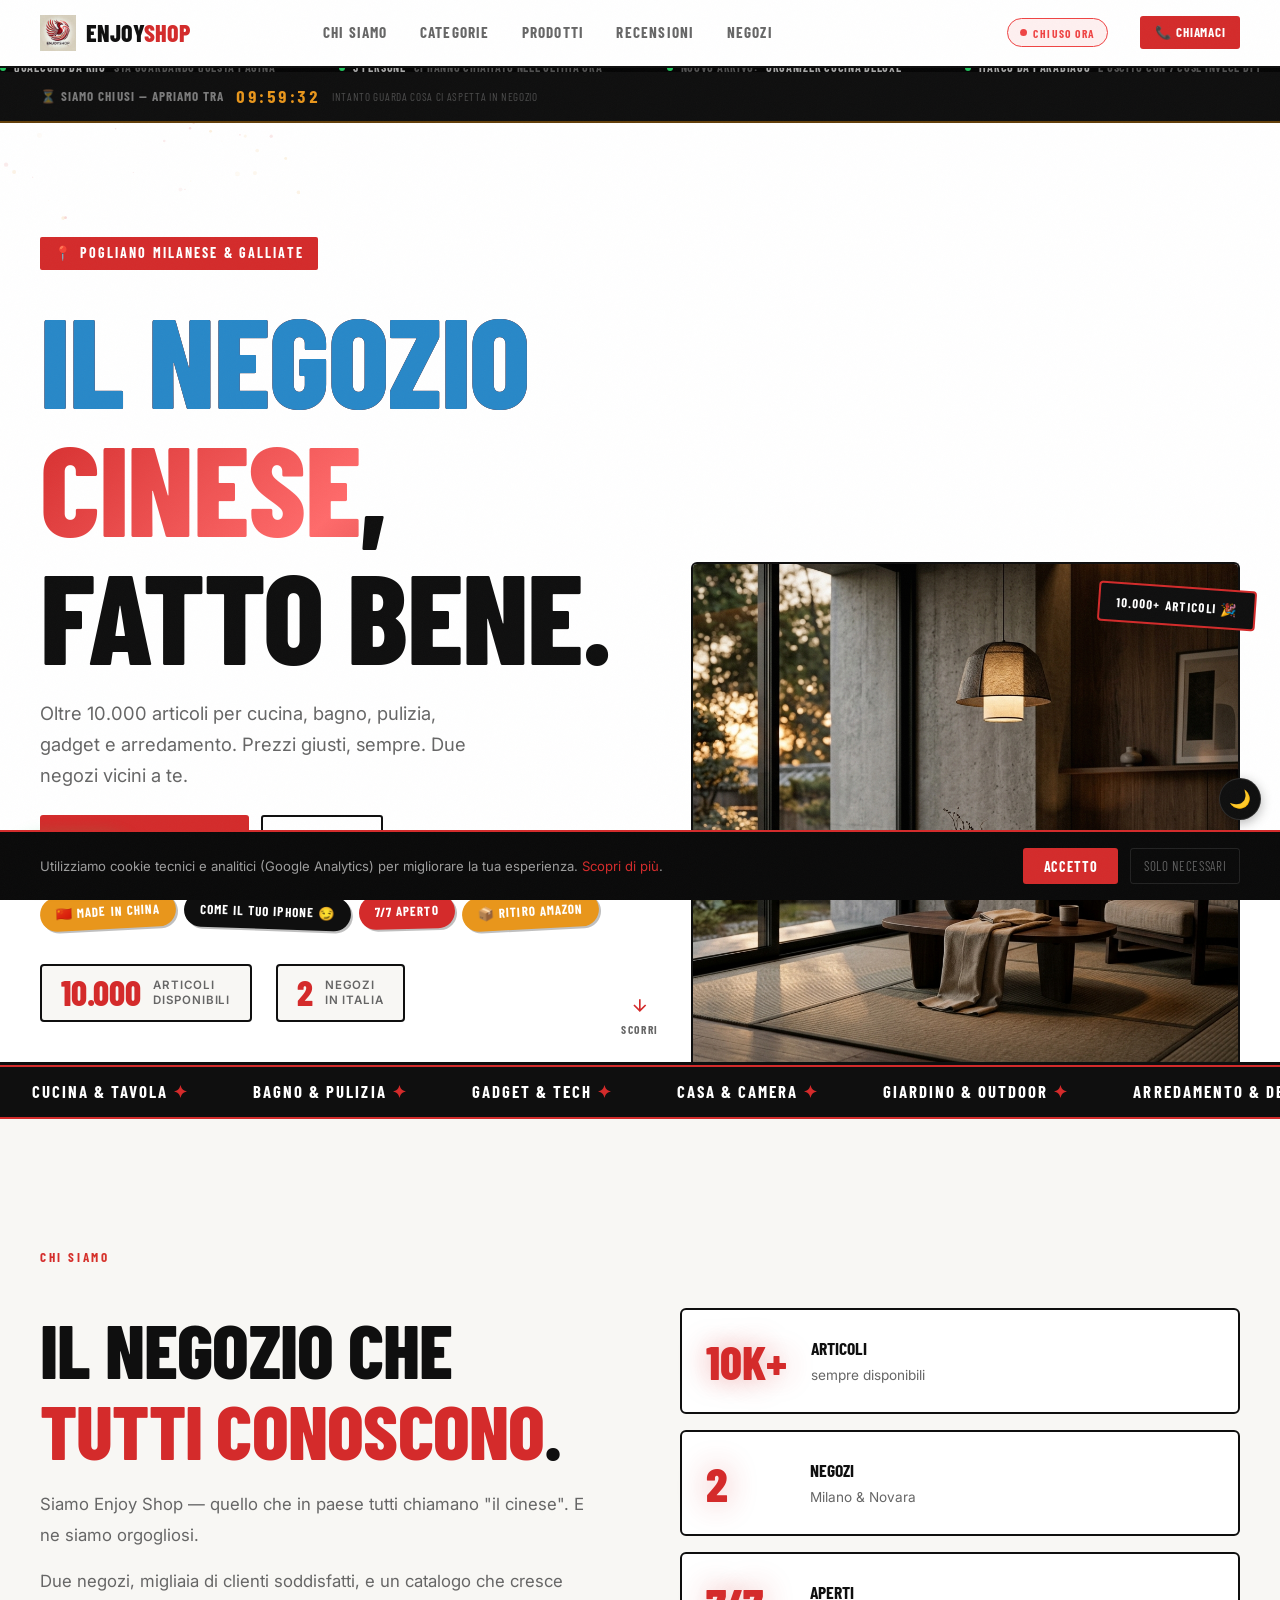
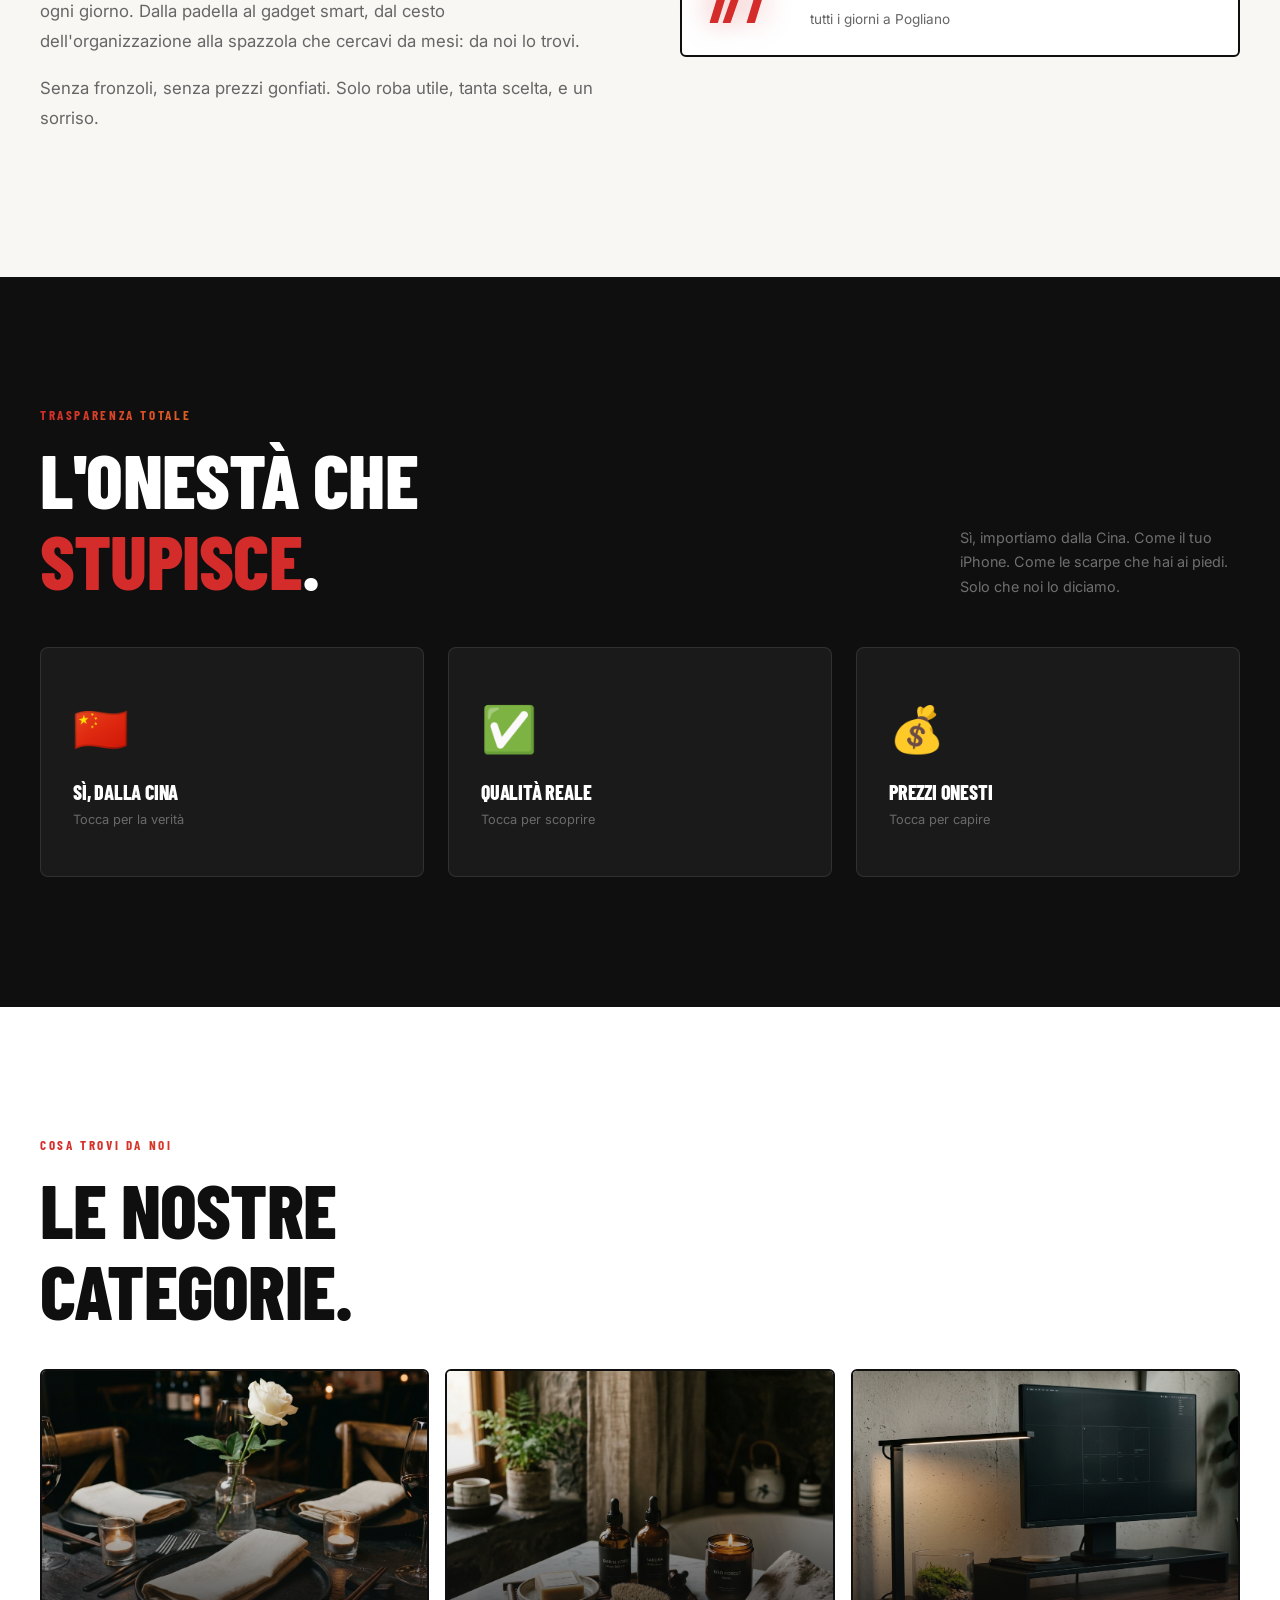
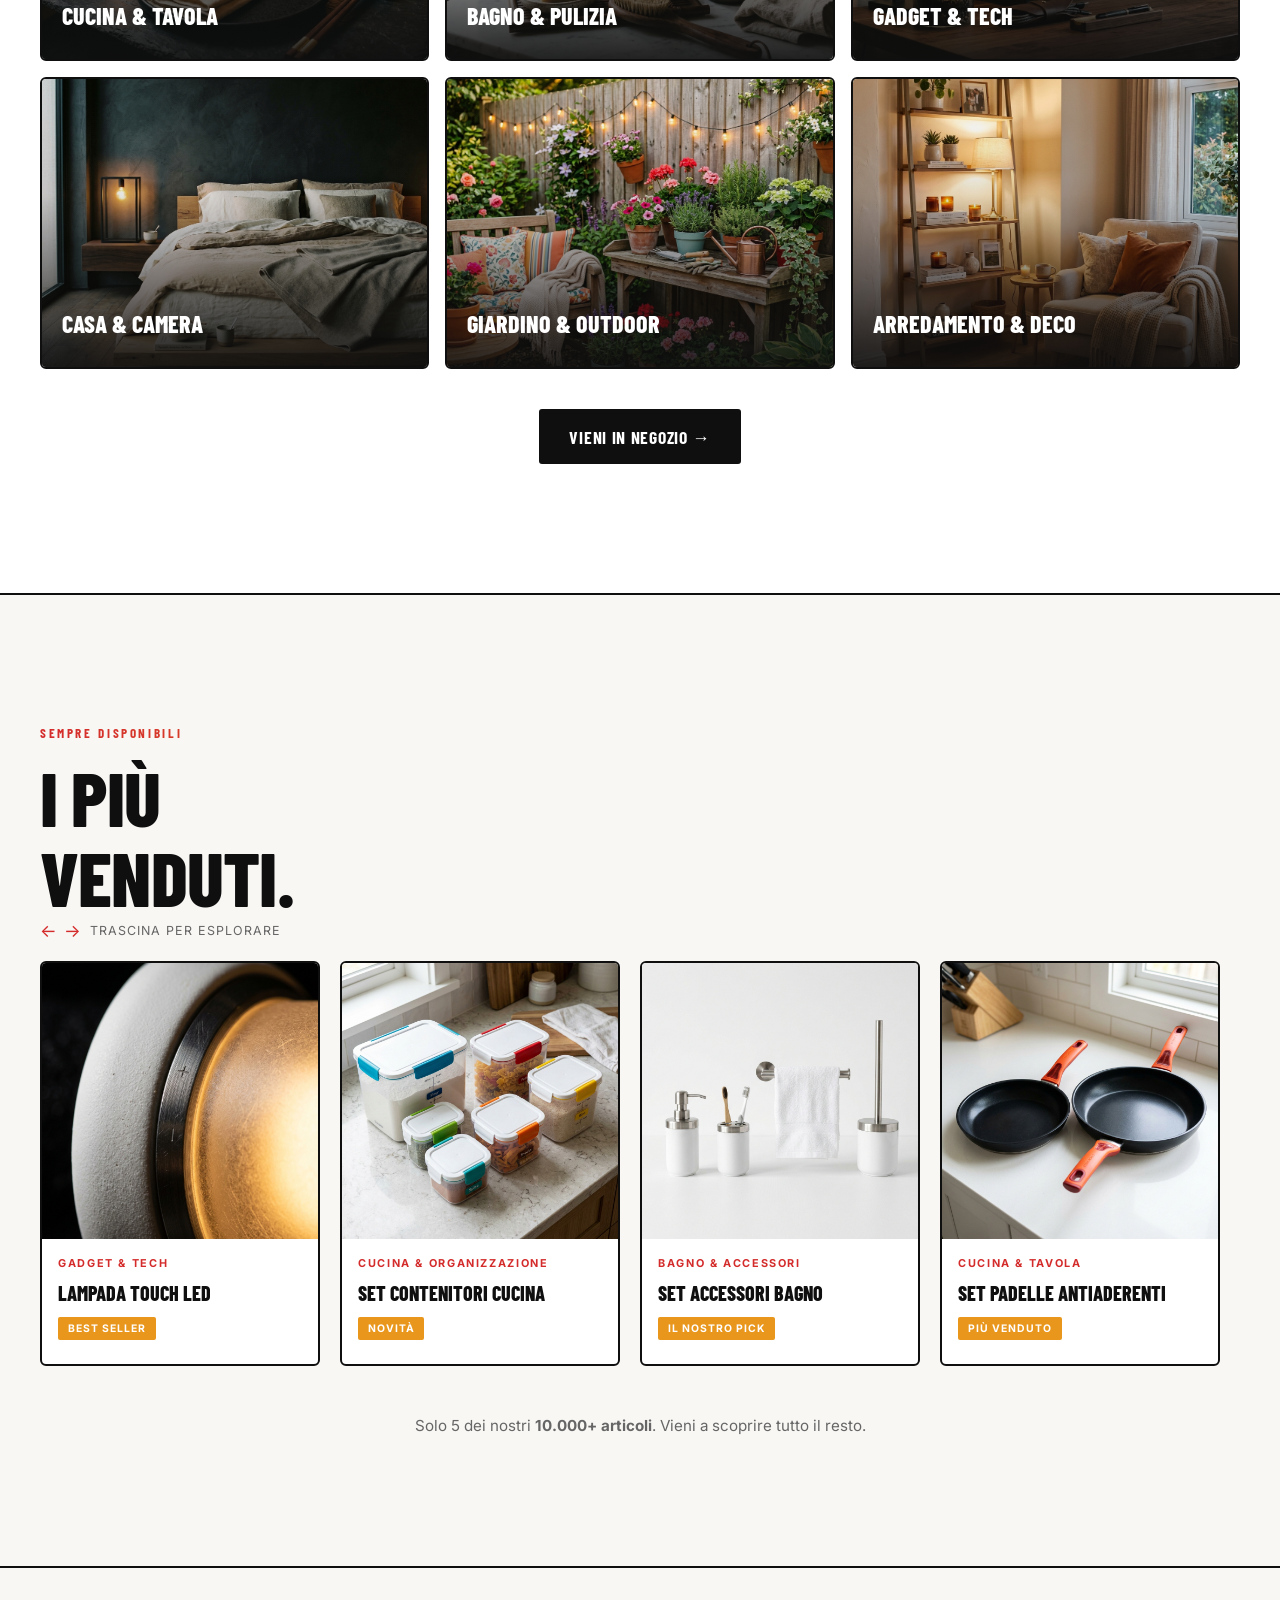
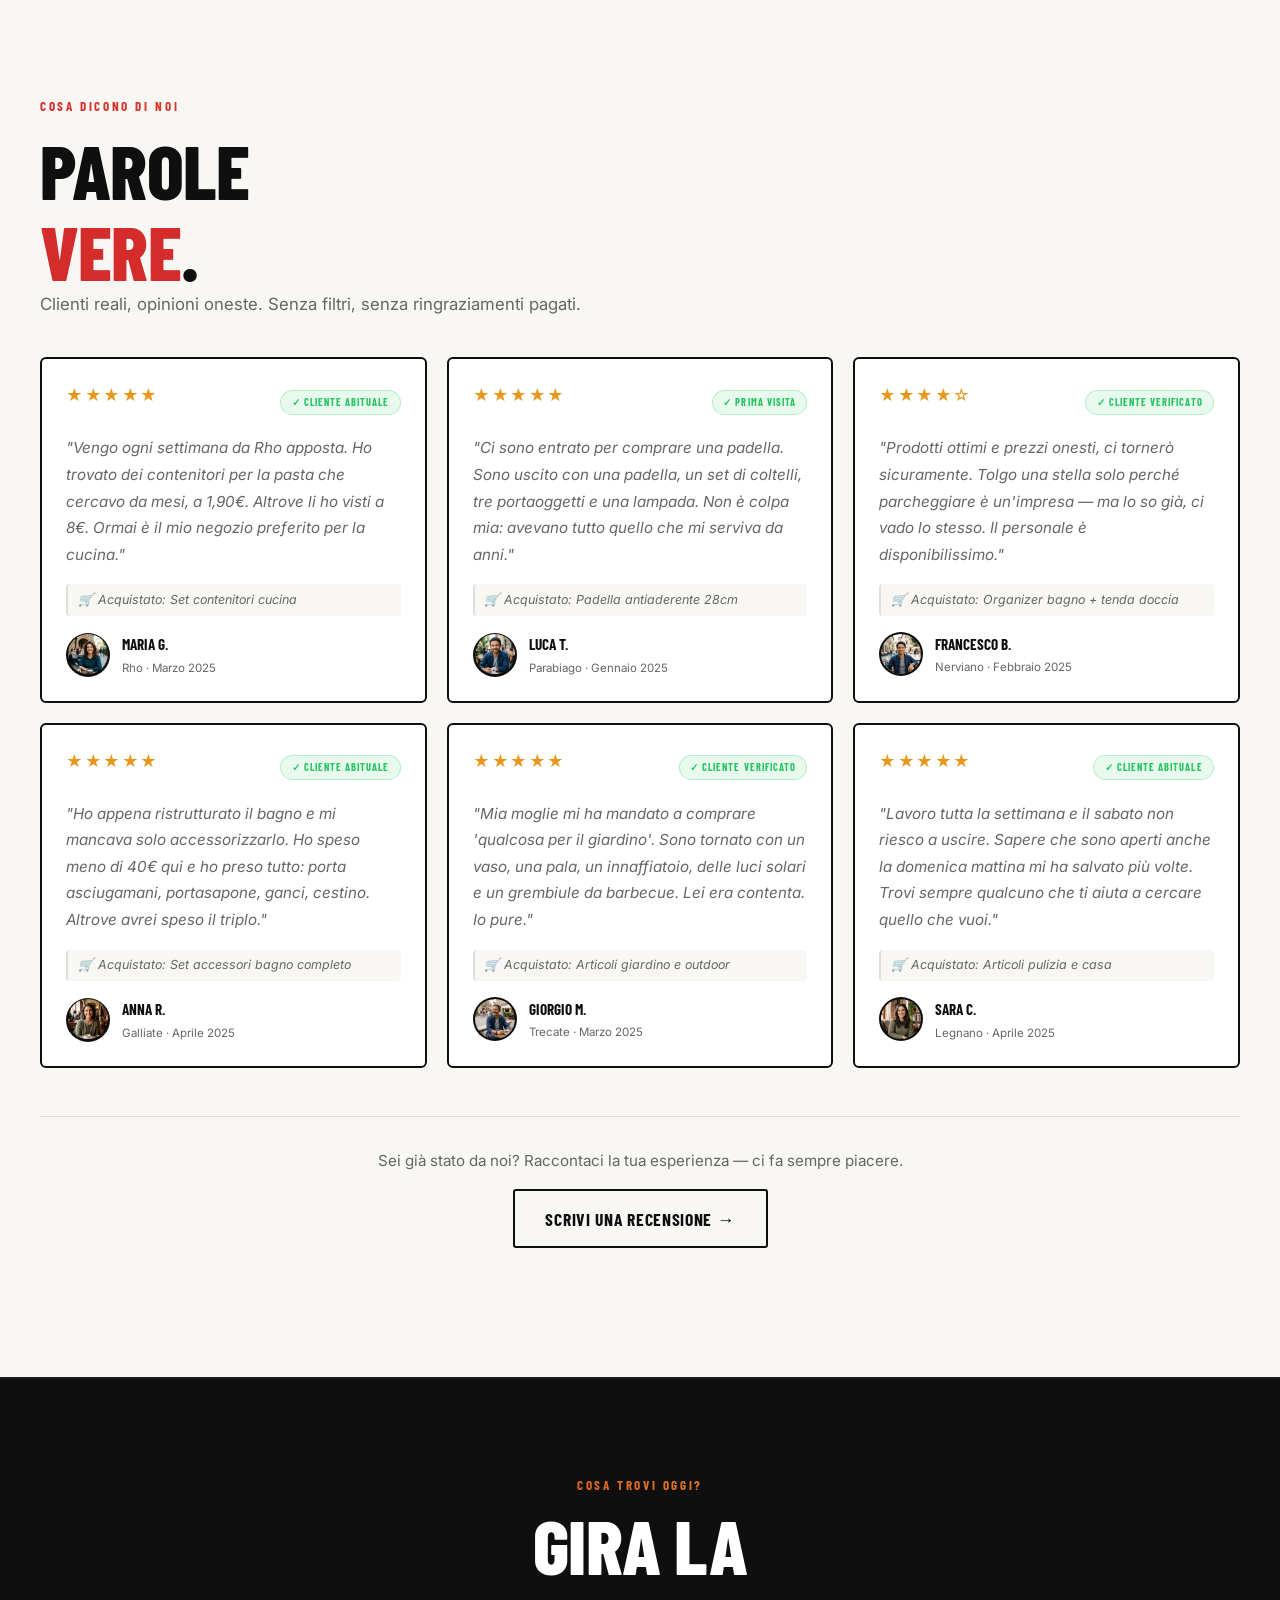
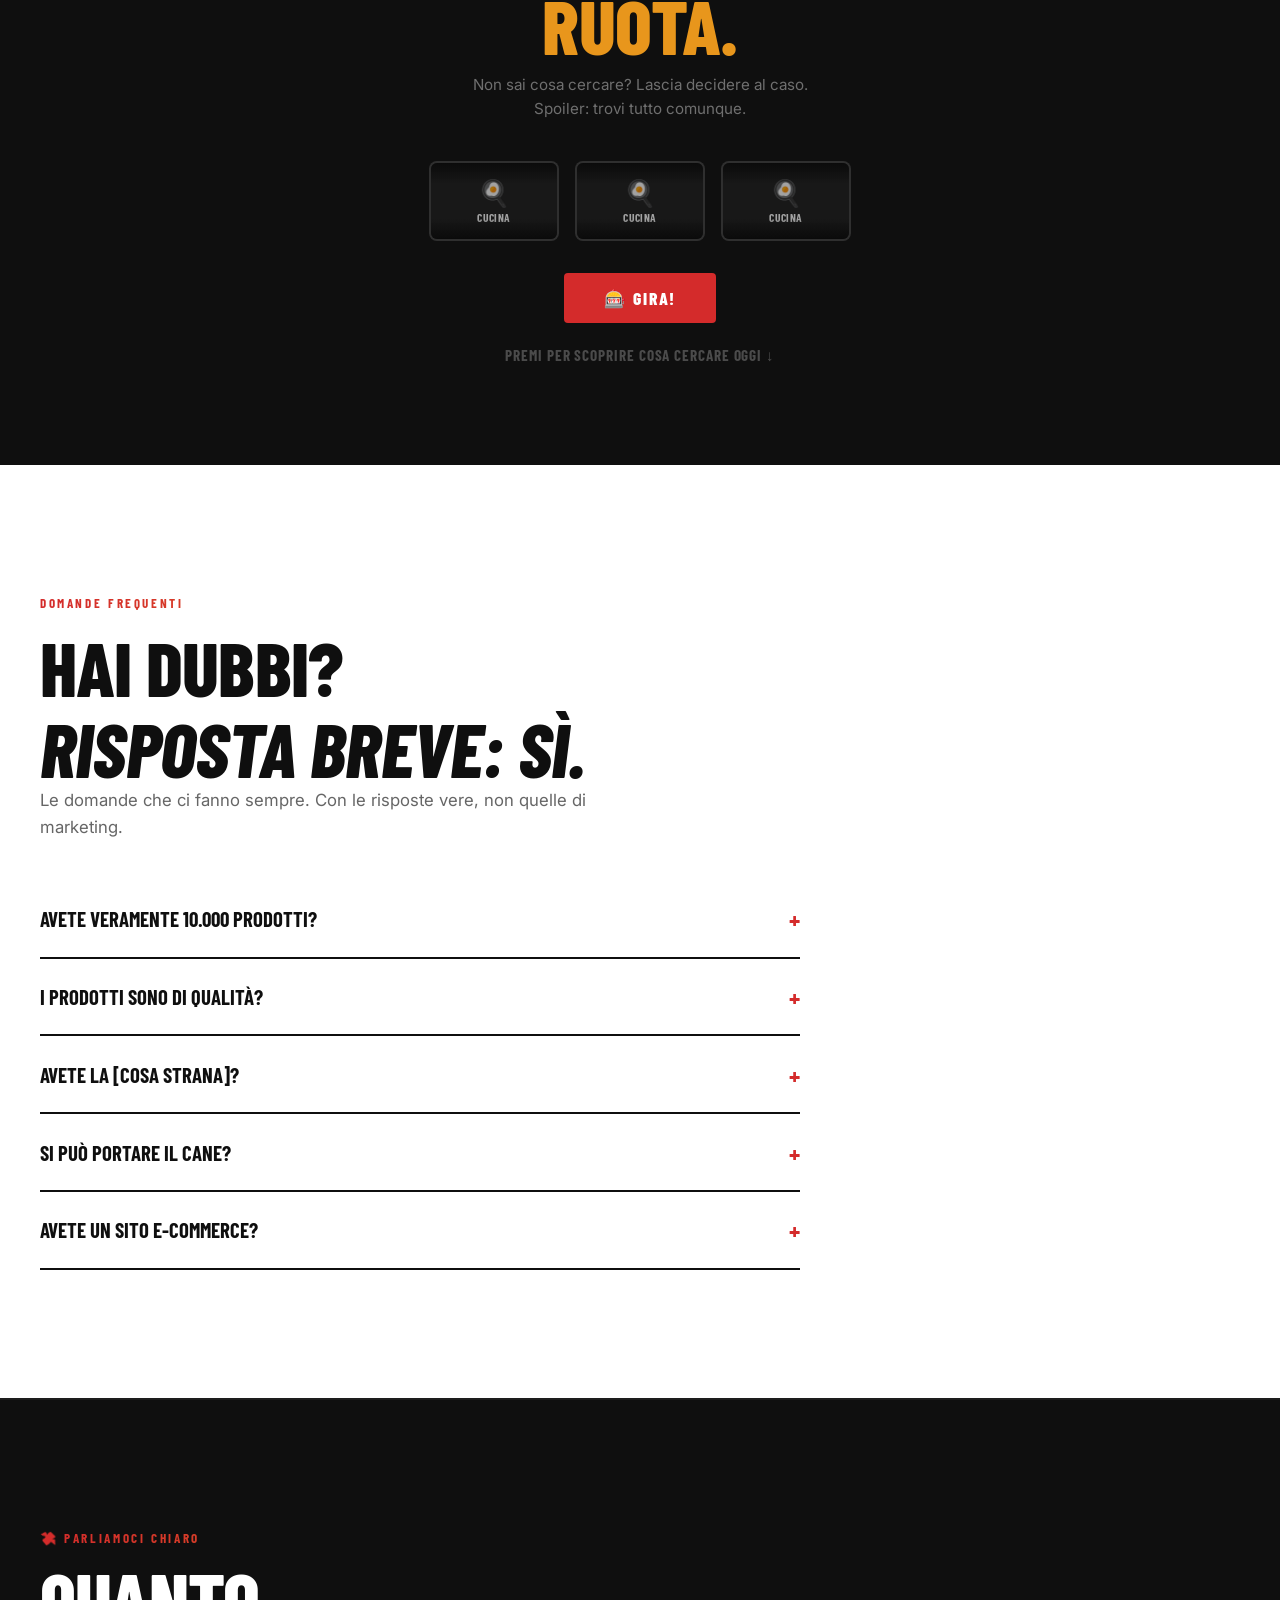
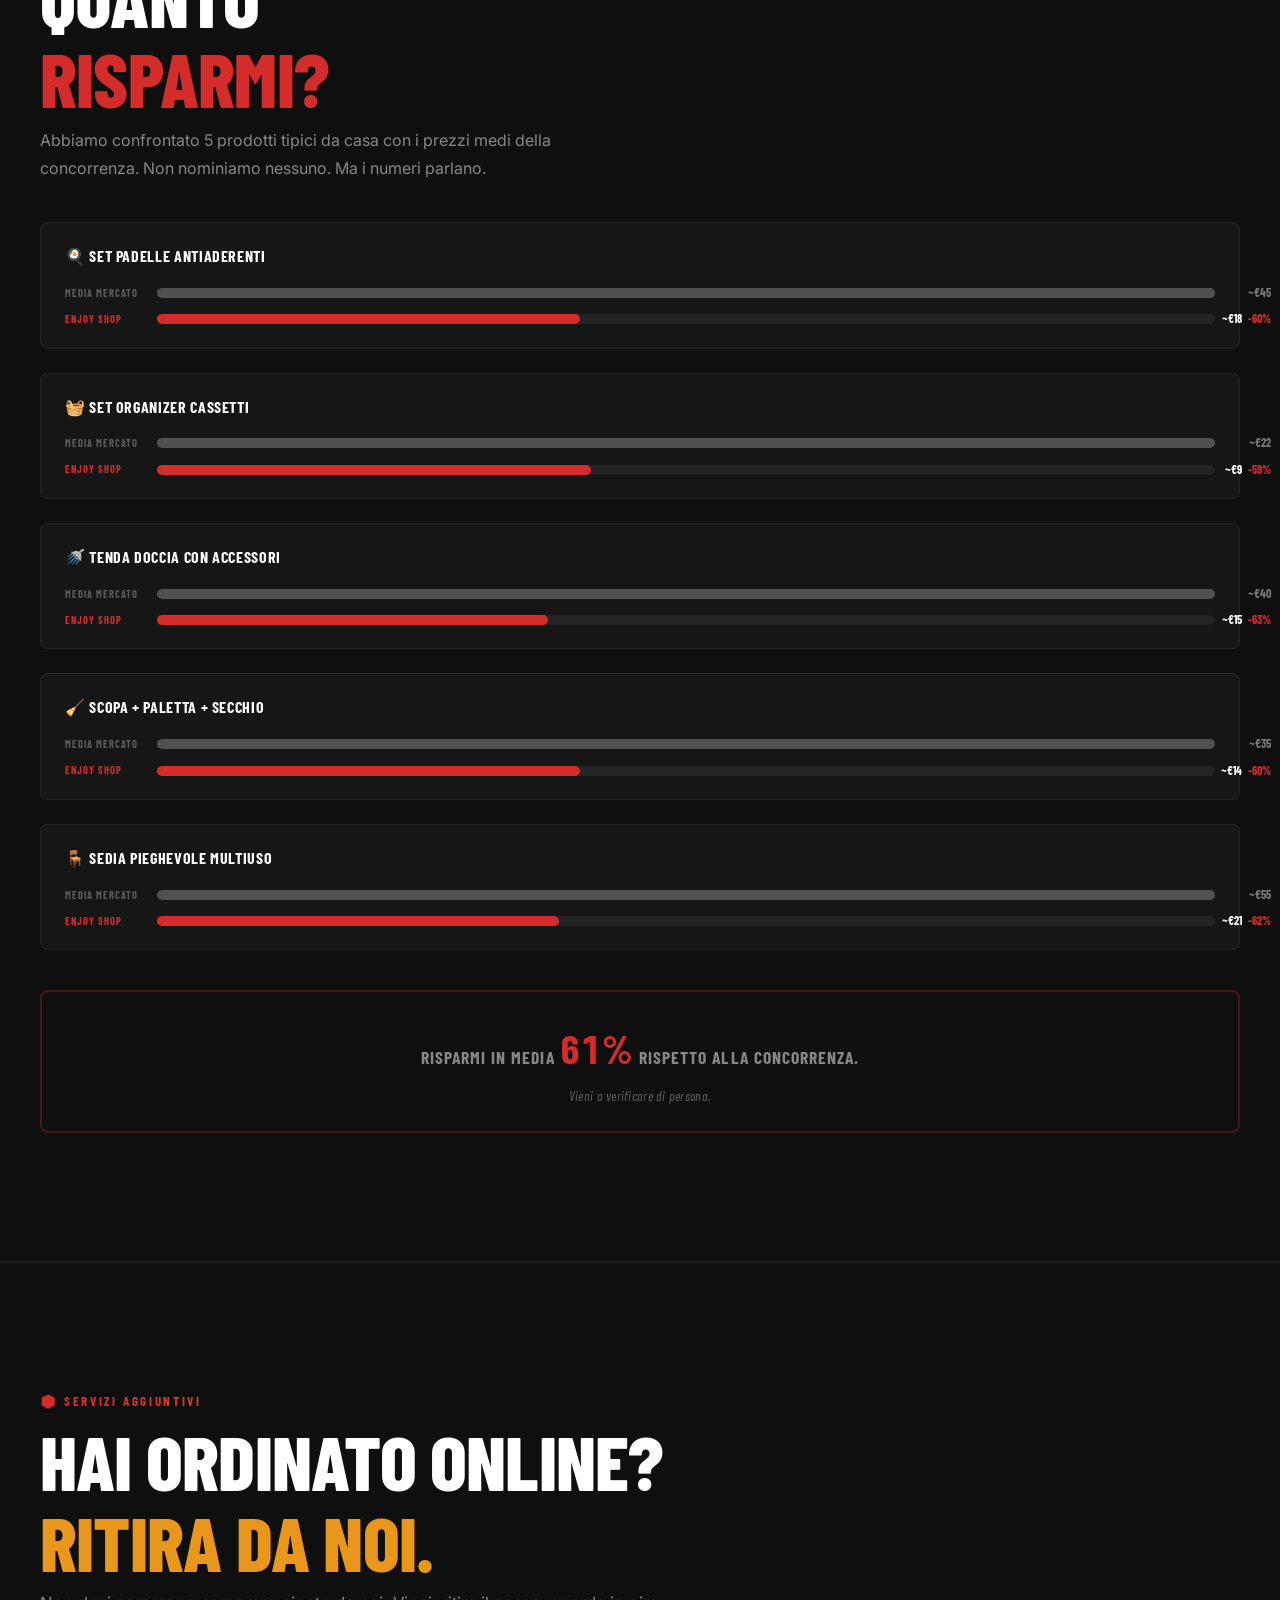
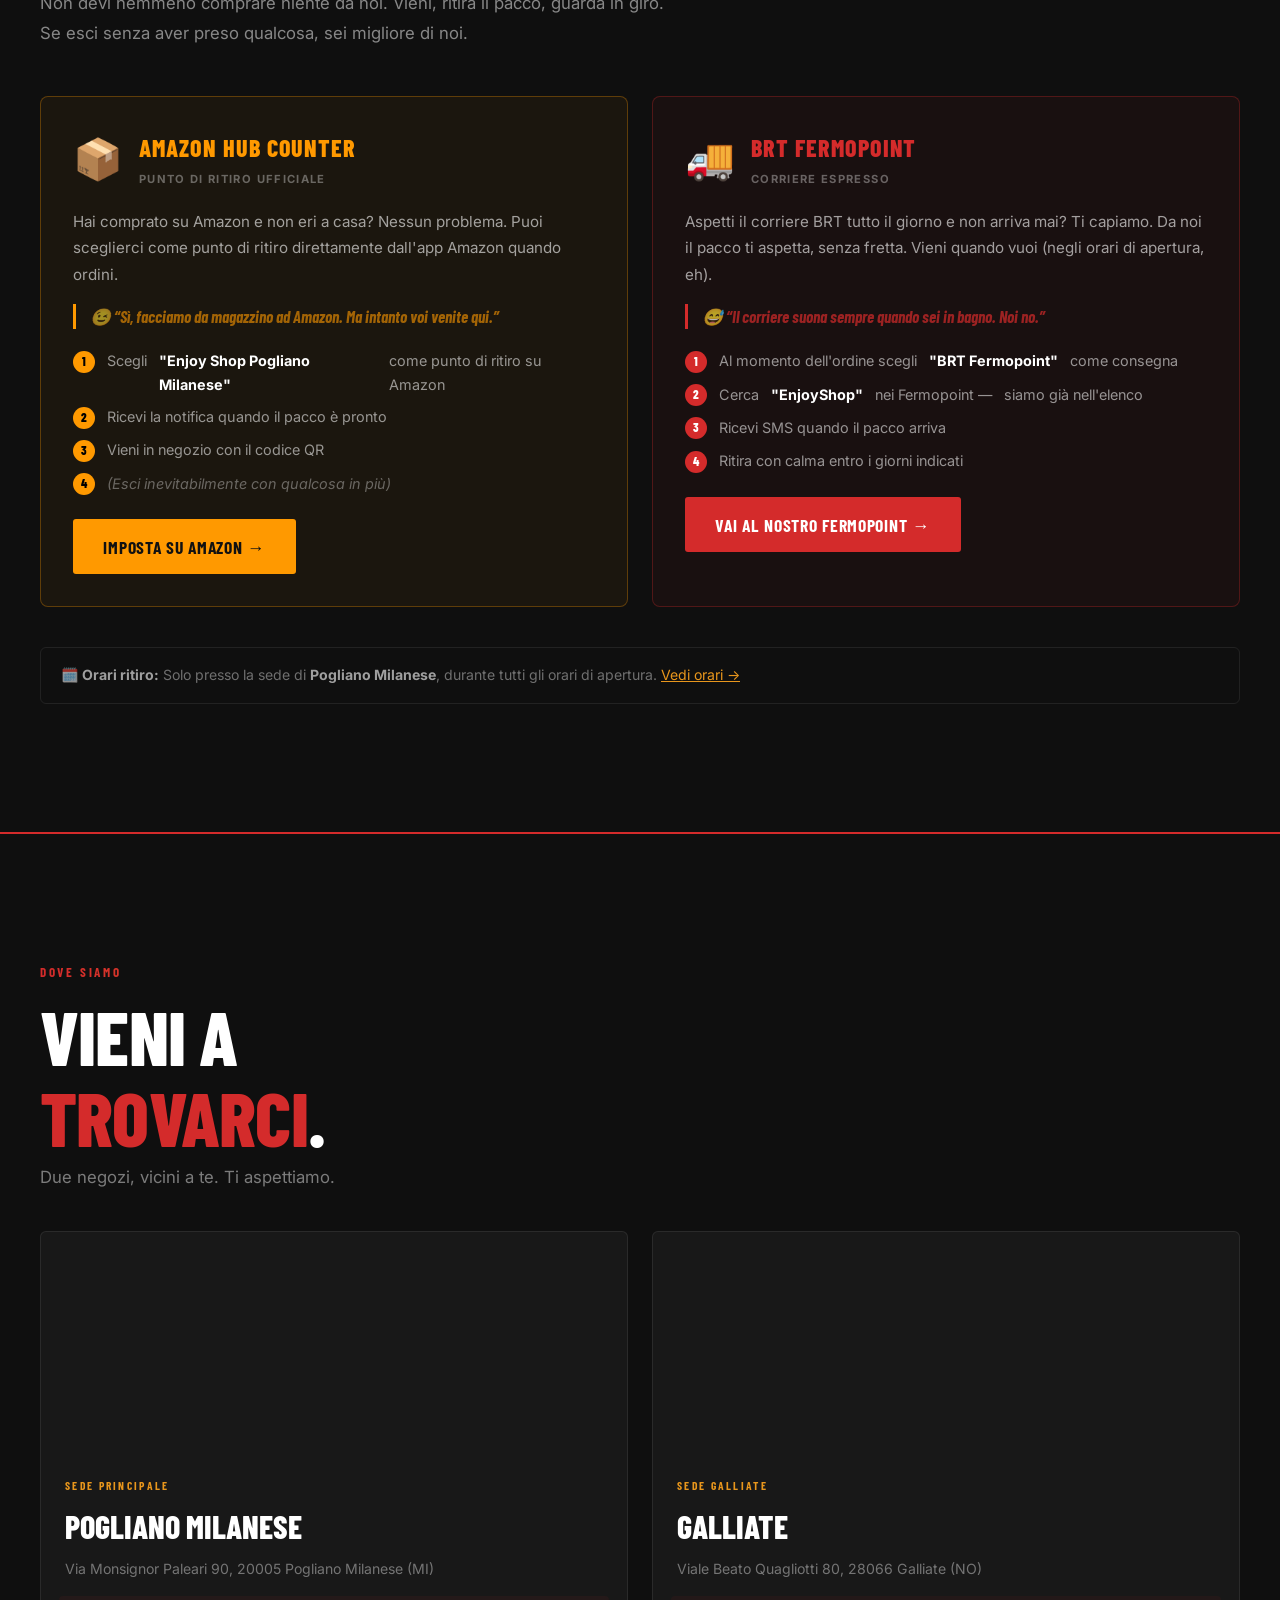
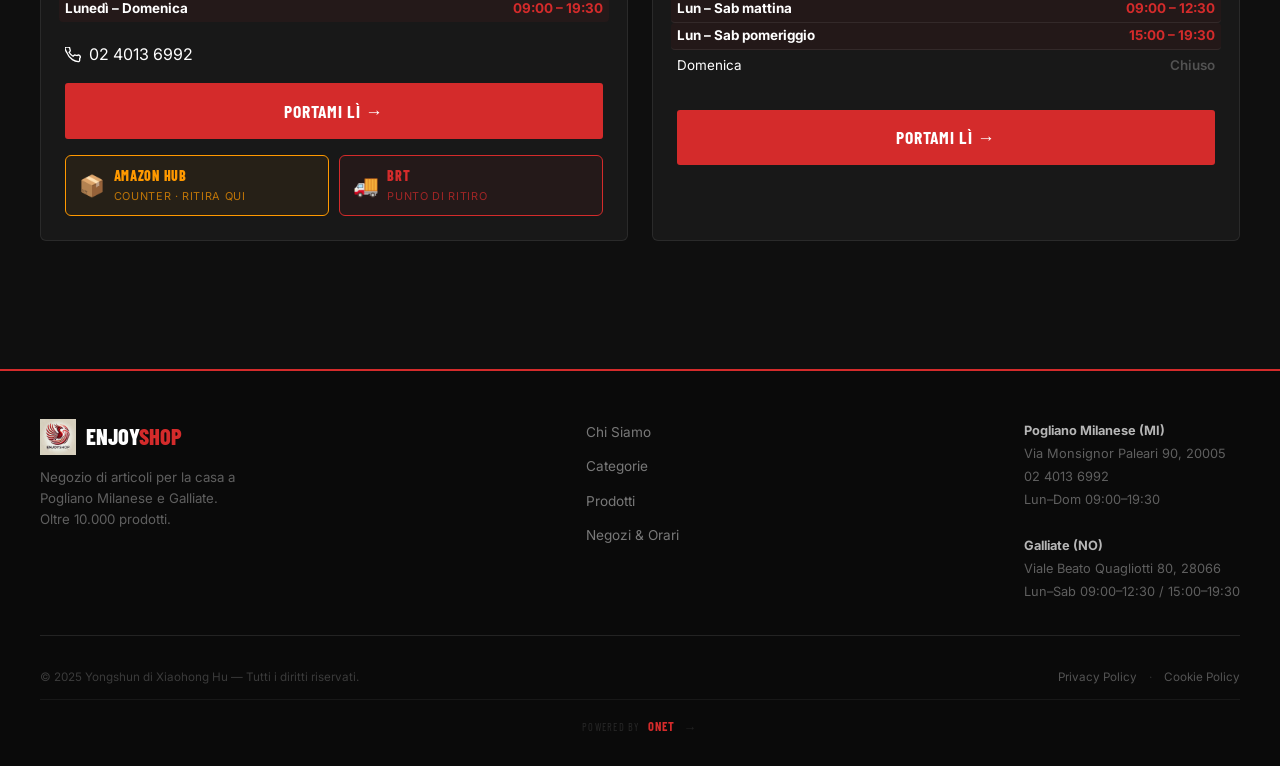
==== commit eae2f02f: "fix: category images (giardino+arredamento), Chiamaci button right of store-status, cursor on policy" ====
--- a/index.html
+++ b/index.html
@@ -108,8 +108,8 @@
       <li><a href="#reviews">Recensioni</a></li>
       <li><a href="#negozi">Negozi</a></li>
     </ul>
-    <a href="tel:+390240136992" class="nav-cta" id="nav-tel-btn">📞 Chiamaci</a>
     <span class="store-status" id="store-status" aria-live="polite"></span>
+    <a href="tel:+390240136992" class="nav-call-btn" id="nav-tel-btn" aria-label="Chiamaci">📞 <span>Chiamaci</span></a>
     <button class="hamburger" id="hamburger" aria-label="Menu" aria-expanded="false" aria-controls="mob-menu">
       <span></span><span></span><span></span>
     </button>
@@ -346,14 +346,14 @@
         </div>
       </article>
       <article class="cat-card rv d1" id="cat-giardino">
-        <img src="assets/images/universo-gusto.png" alt="Giardino e outdoor" loading="lazy">
+        <img src="assets/images/universo-giardino.png" alt="Giardino e outdoor" loading="lazy">
         <div class="cat-overlay">
           <div class="cat-name">Giardino &amp; Outdoor</div>
           <div class="cat-count">300+ prodotti</div>
         </div>
       </article>
       <article class="cat-card rv d2" id="cat-arredo">
-        <img src="assets/images/hero-bg.png" alt="Arredamento e deco" loading="lazy">
+        <img src="assets/images/universo-arredamento.png" alt="Arredamento e deco" loading="lazy">
         <div class="cat-overlay">
           <div class="cat-name">Arredamento &amp; Deco</div>
           <div class="cat-count">500+ prodotti</div>
--- a/style.css
+++ b/style.css
@@ -85,6 +85,22 @@
 .nav-links a:hover{color:var(--red);}
 .nav-cta{font-family:var(--font-h);font-size:.95rem;font-weight:700;text-transform:uppercase;letter-spacing:.06em;padding:.55rem 1.3rem;background:var(--red);color:var(--white);border-radius:3px;flex-shrink:0;transition:.25s var(--ease);}
 .nav-cta:hover{background:var(--red-dk);}
+/* Phone CTA — sits next to store-status (right of "Aperto ora") */
+.nav-call-btn{
+  display:none; /* shown only on desktop, next to status badge */
+  align-items:center;gap:.3rem;
+  font-family:var(--font-h);font-size:.82rem;font-weight:700;
+  text-transform:uppercase;letter-spacing:.06em;
+  padding:.38rem .9rem;
+  background:var(--red);color:var(--white);
+  border-radius:3px;flex-shrink:0;
+  transition:.2s var(--ease);
+  white-space:nowrap;
+}
+.nav-call-btn:hover{background:var(--red-dk);}
+/* Show only on desktop (already hidden by default on mobile; hamburger covers it) */
+@media(min-width:769px){.nav-call-btn{display:inline-flex;}}
+
 .hamburger{display:none;flex-direction:column;gap:5px;padding:4px;background:none;border:none;cursor:pointer;margin-left:auto;}
 .hamburger span{display:block;width:24px;height:2px;background:var(--black);transition:.3s var(--ease);}
 .hamburger.open span:nth-child(1){transform:translateY(7px) rotate(45deg);}
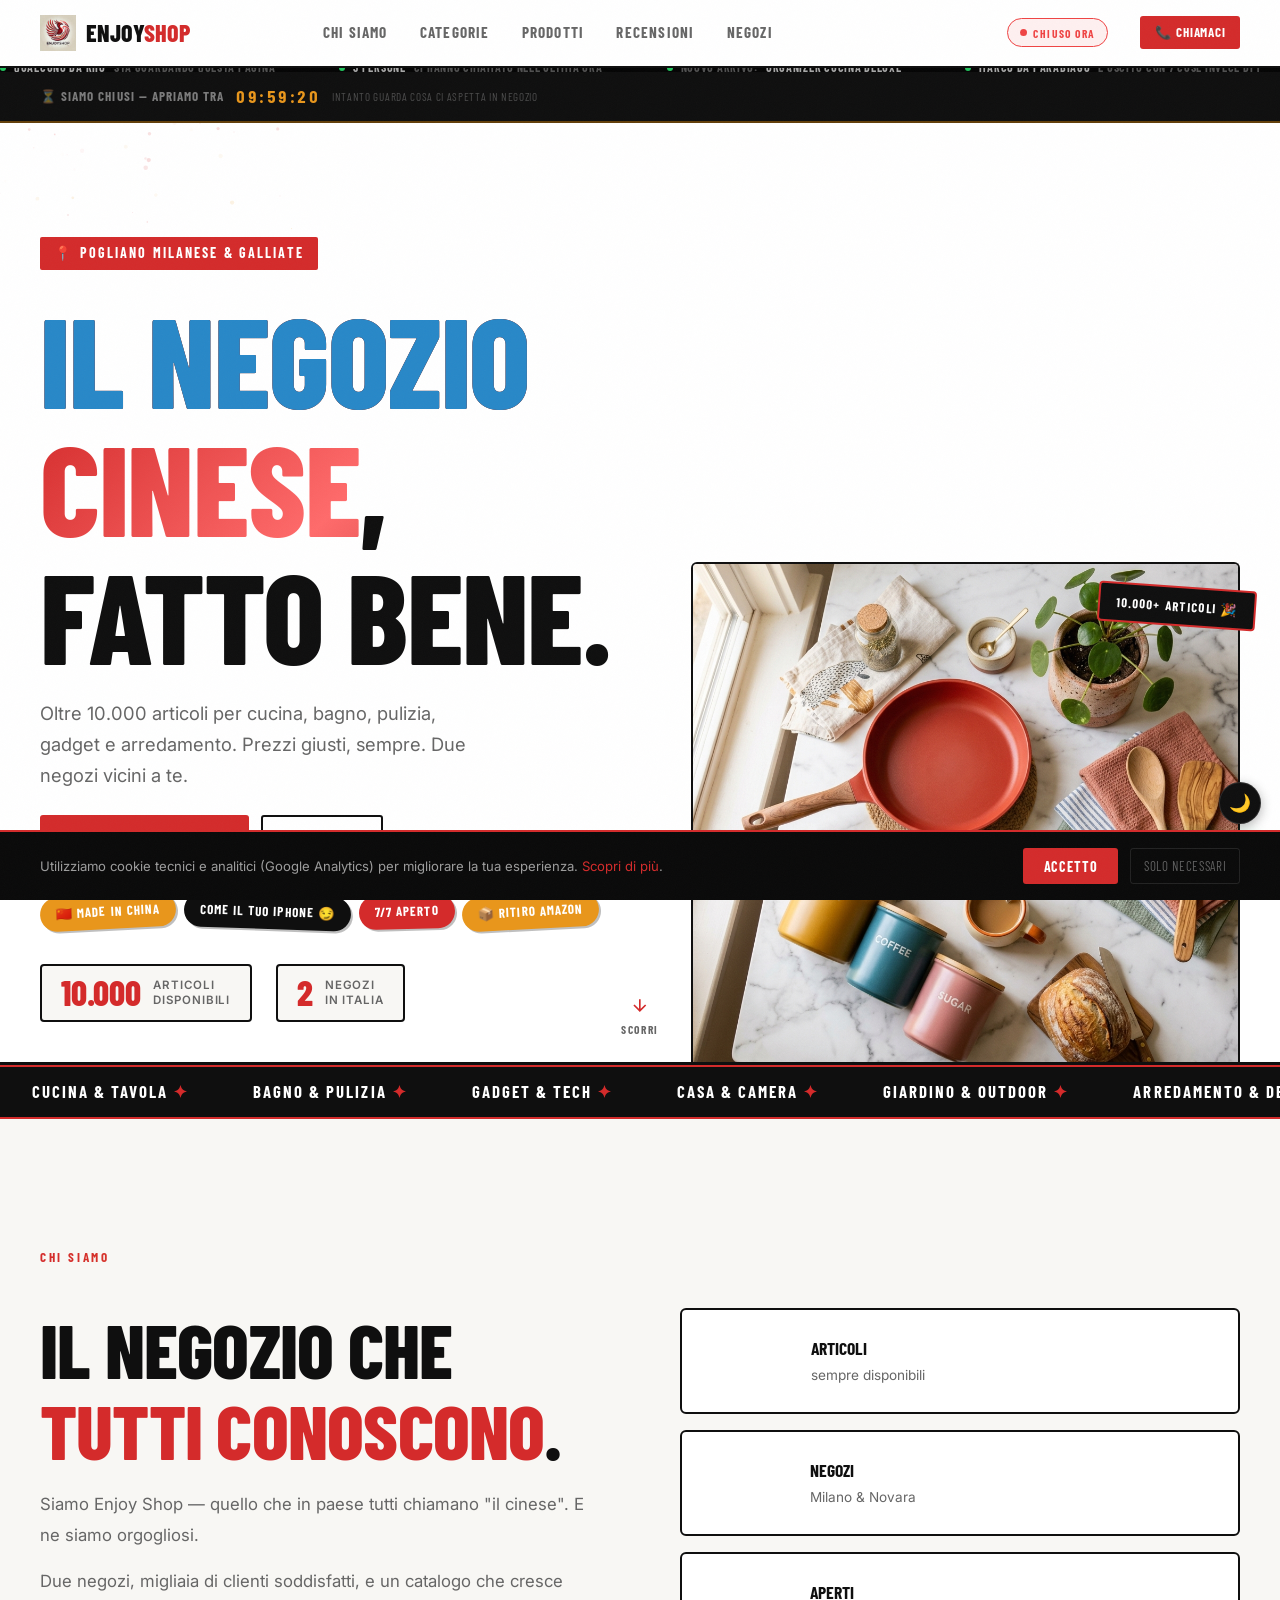
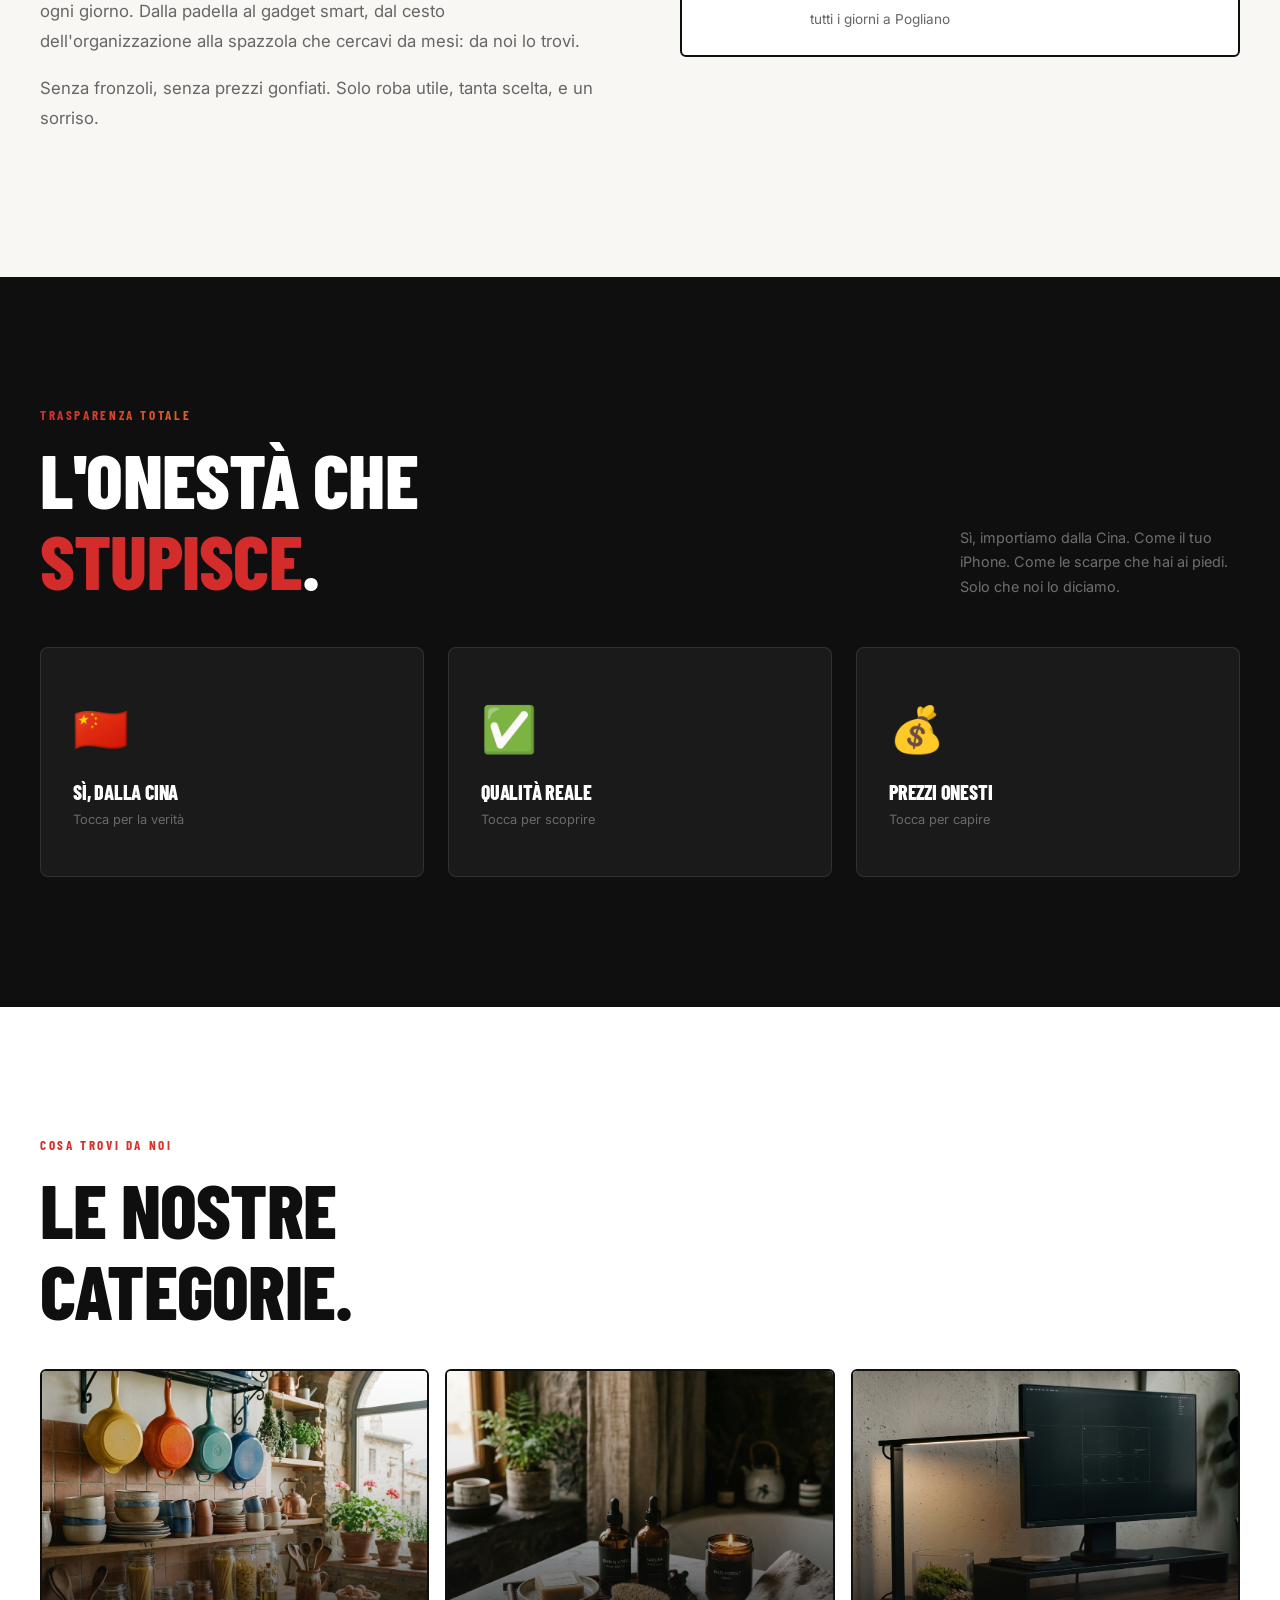
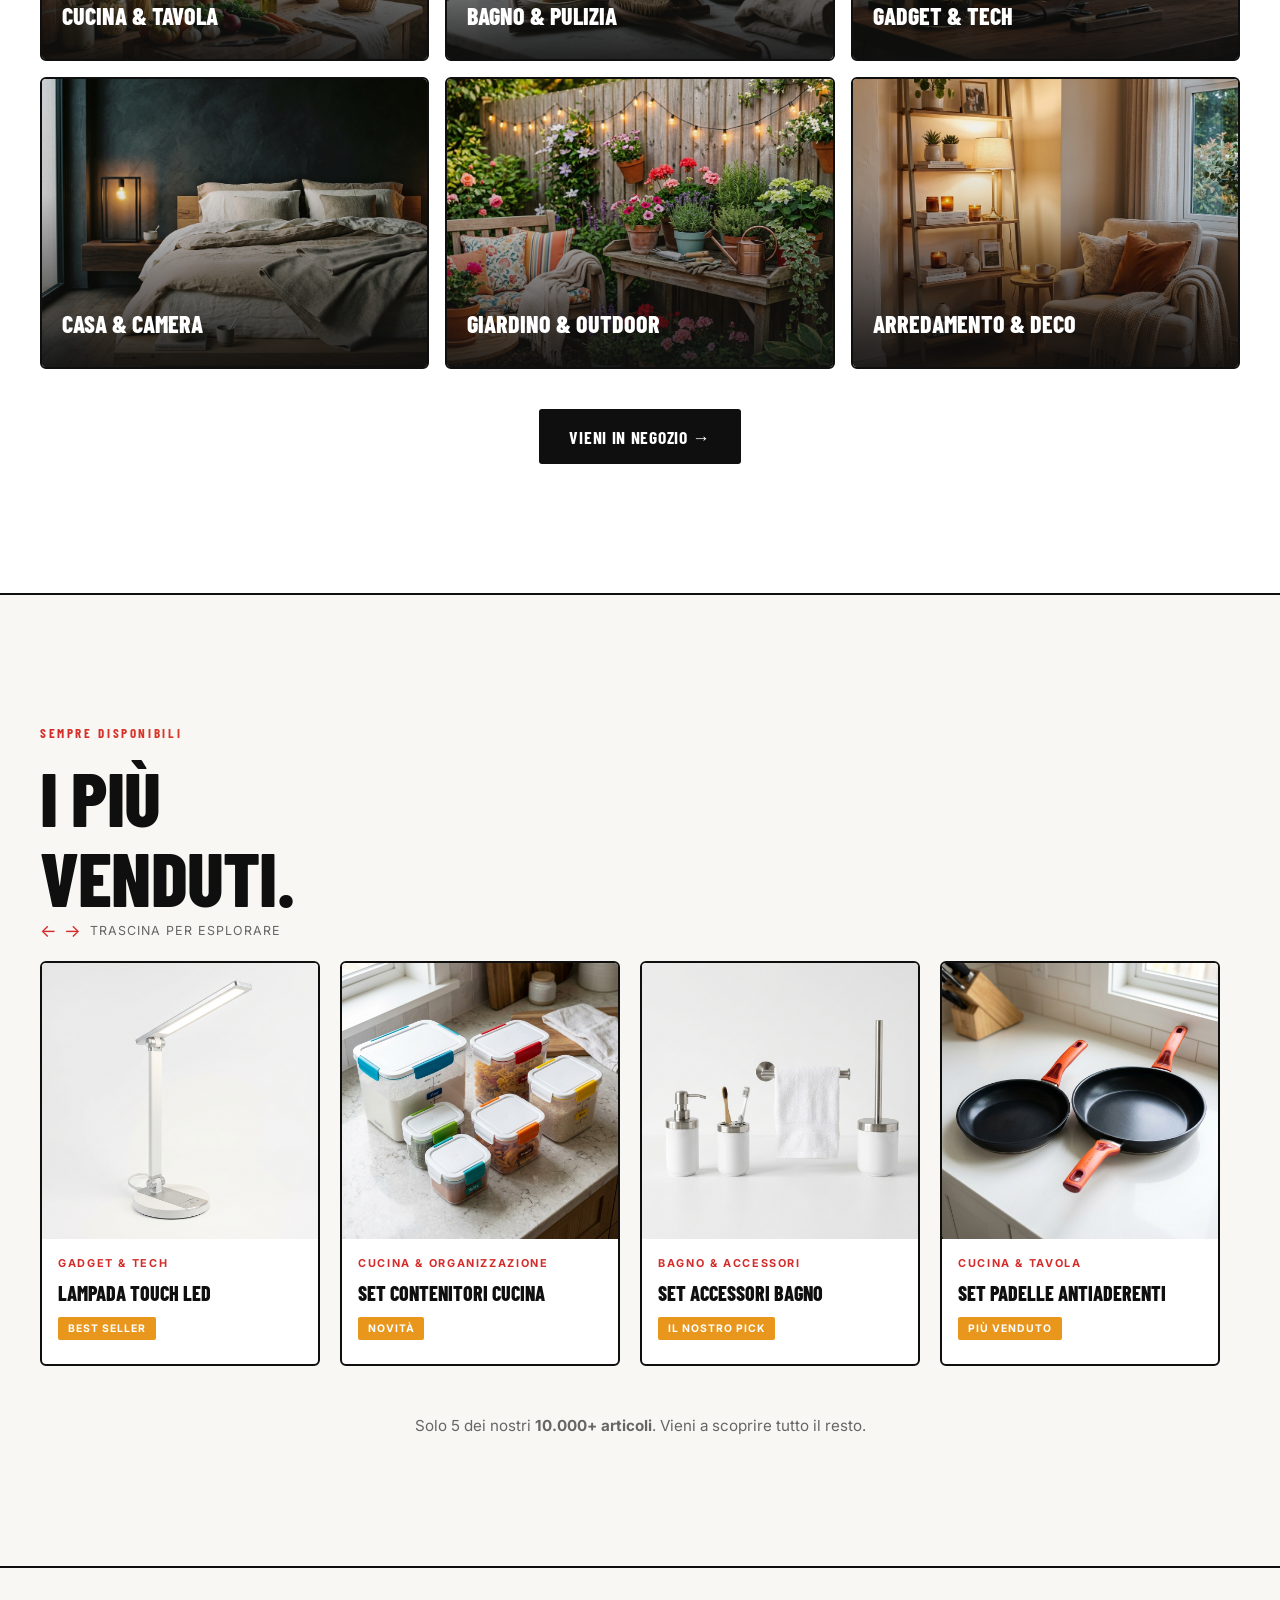
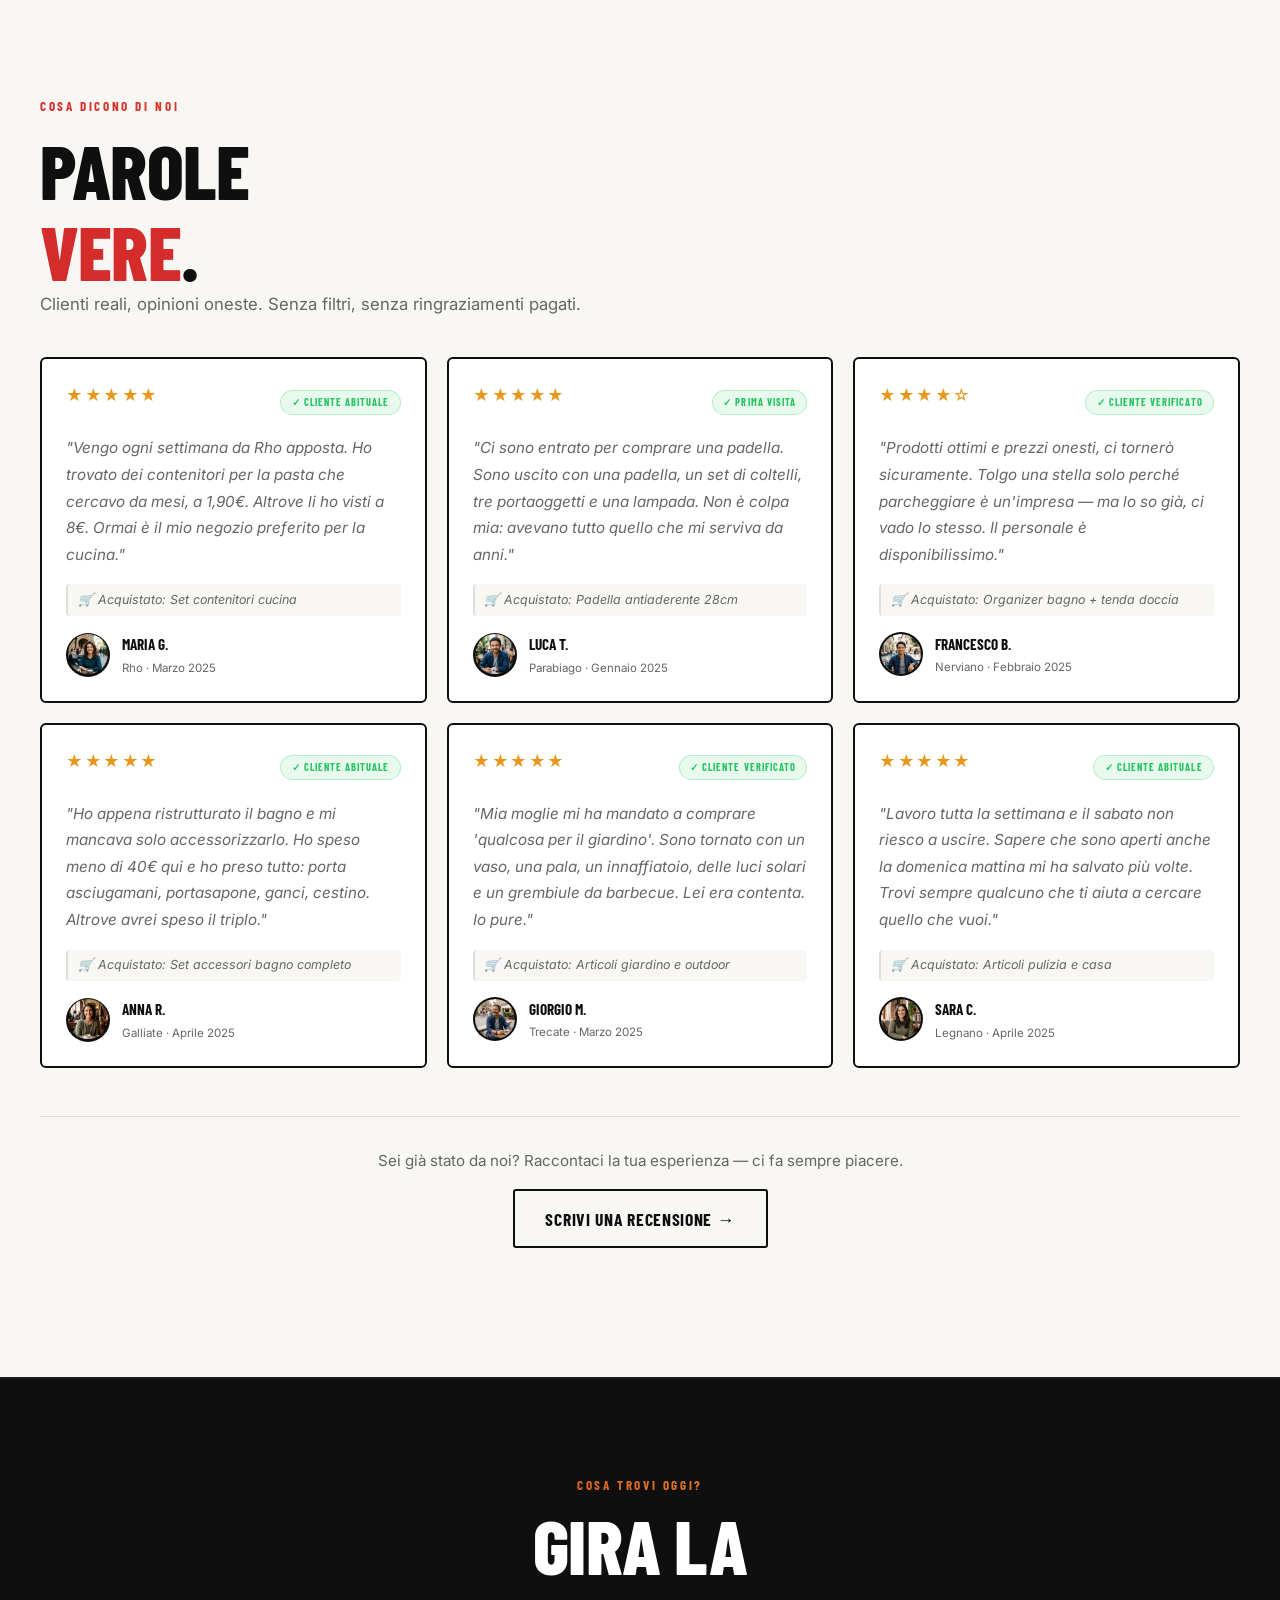
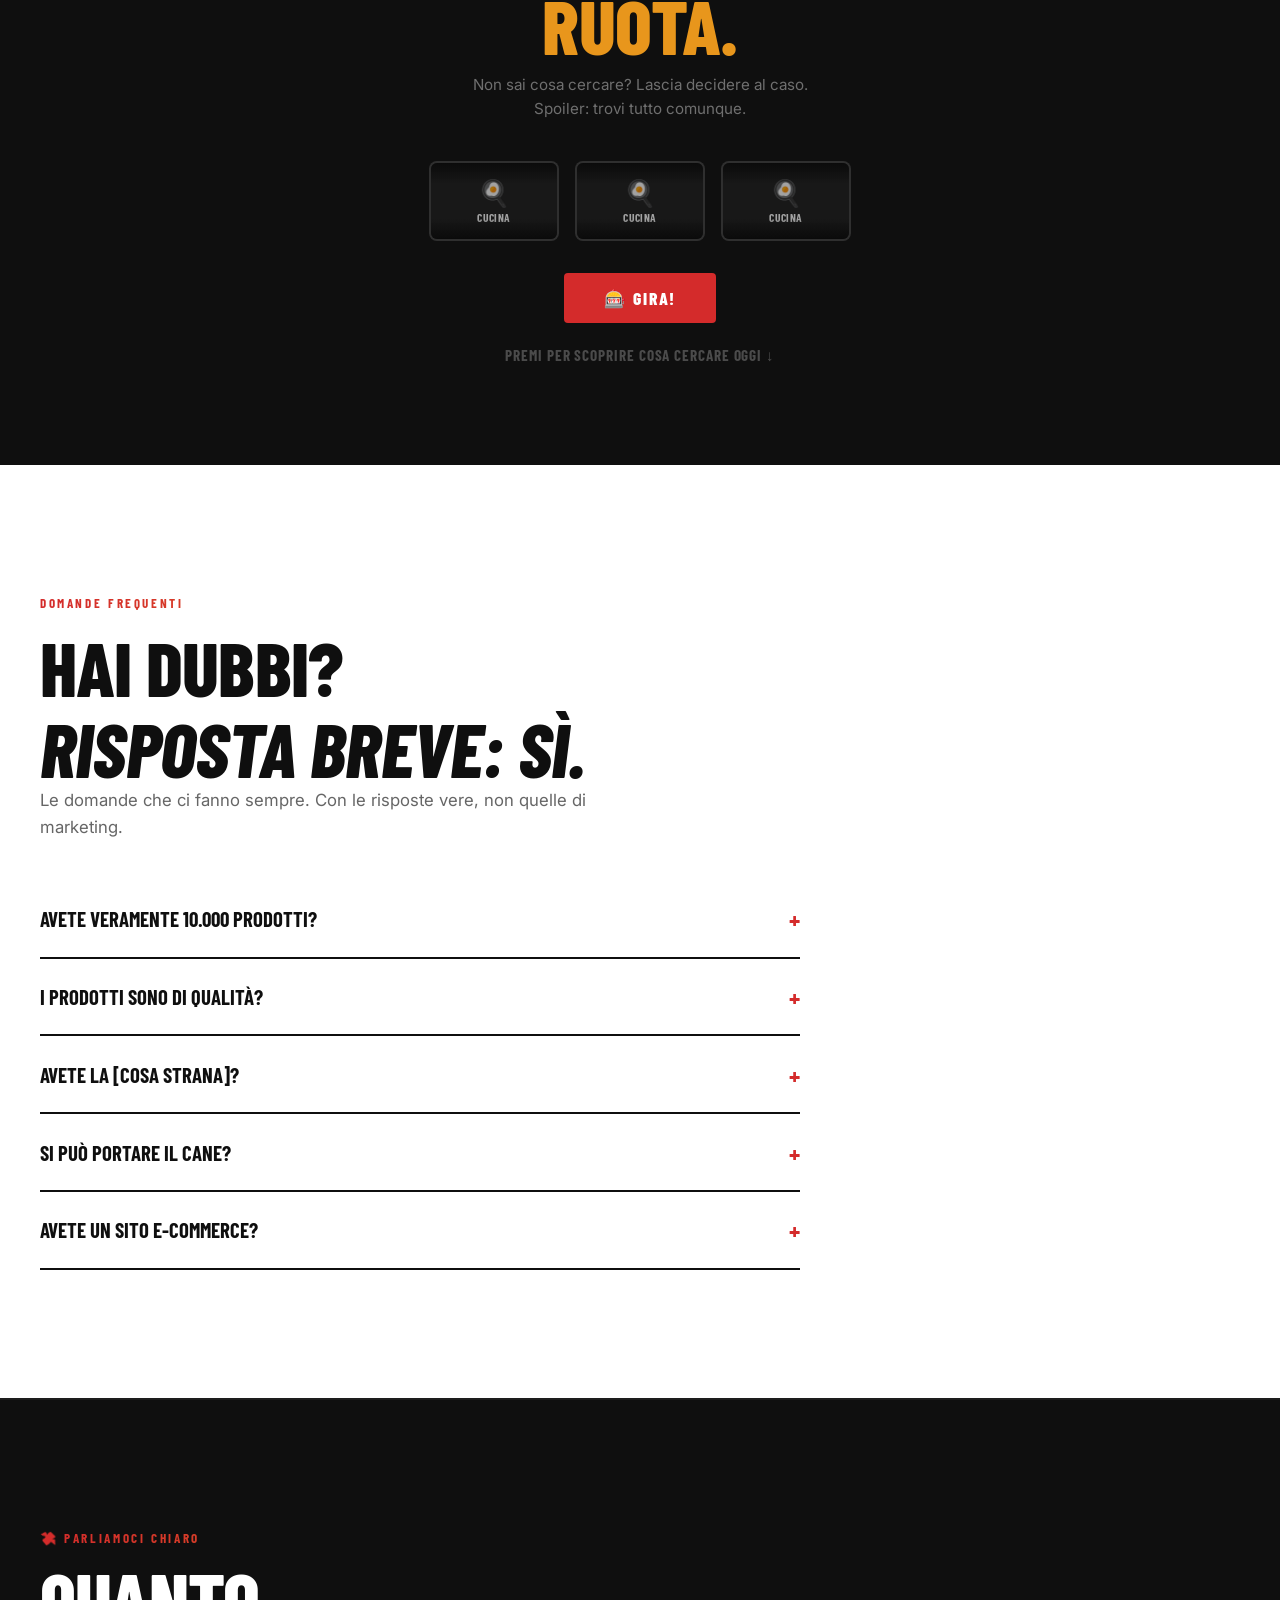
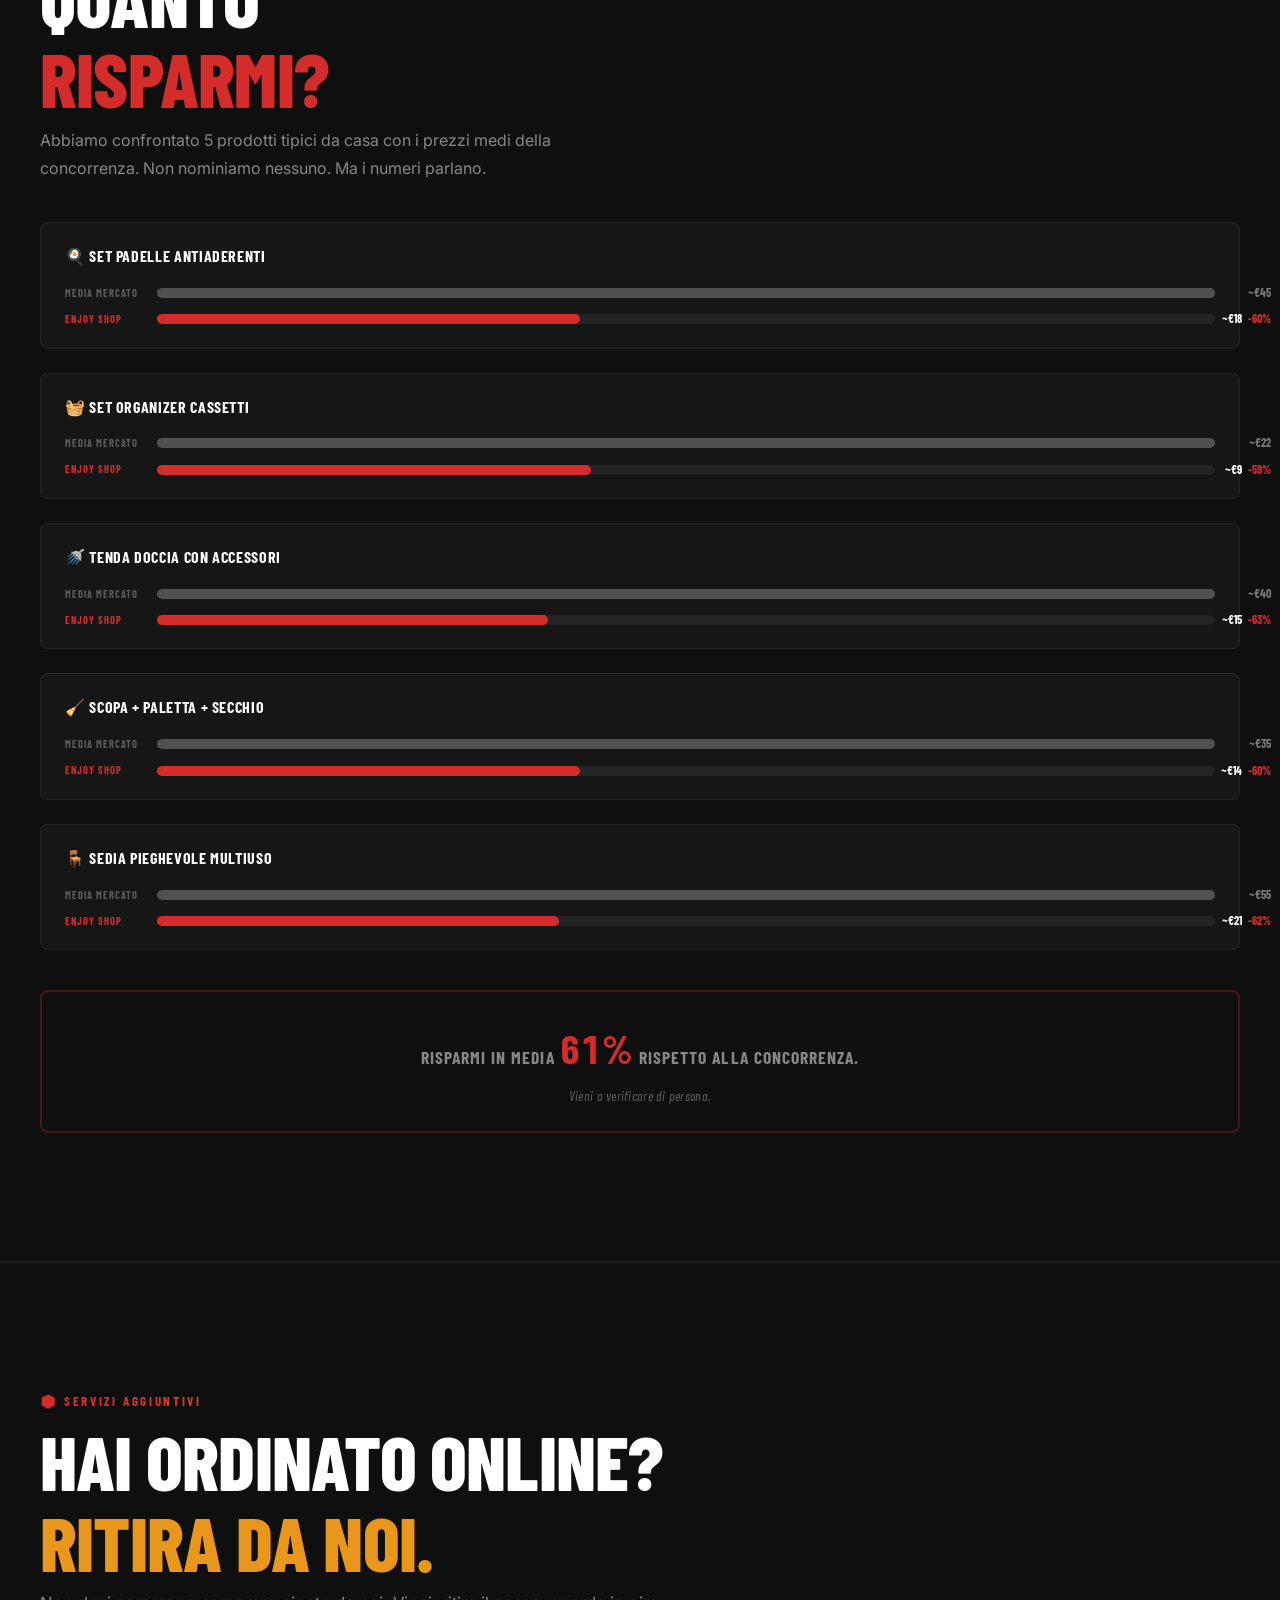
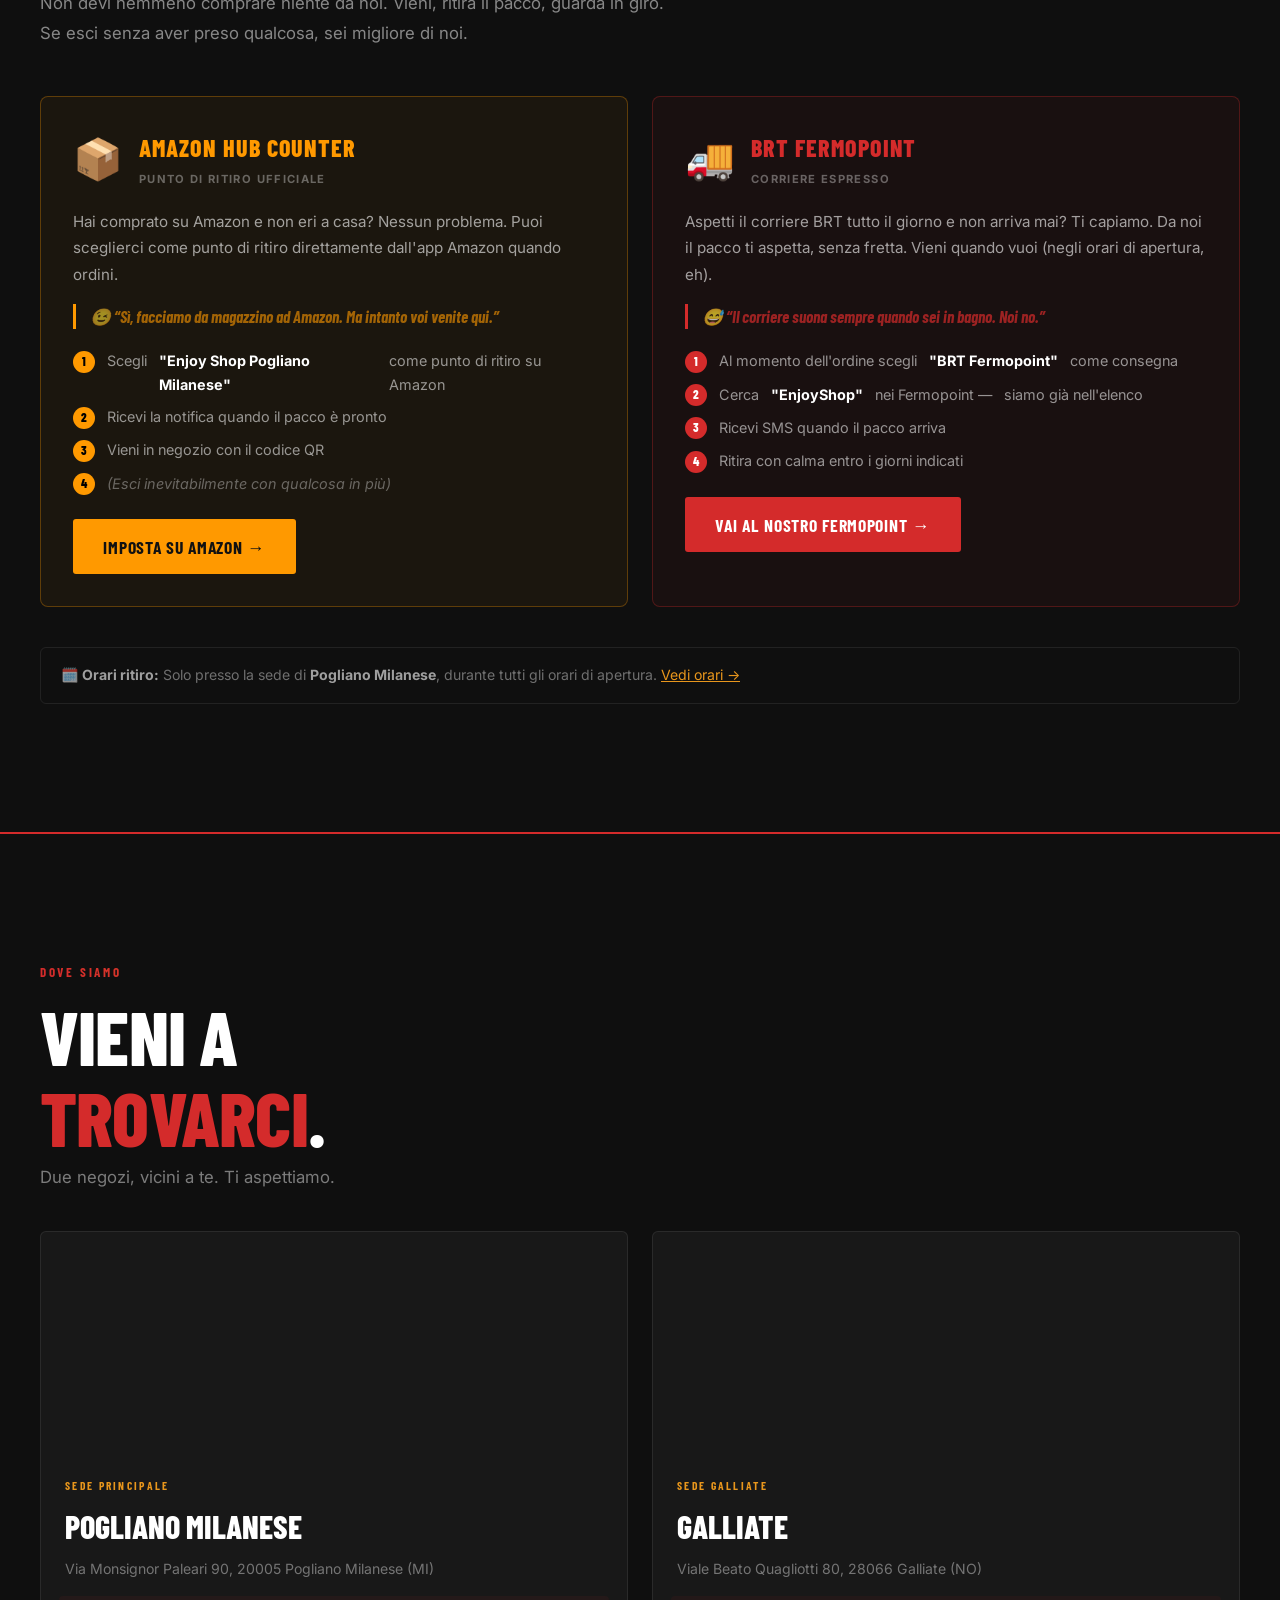
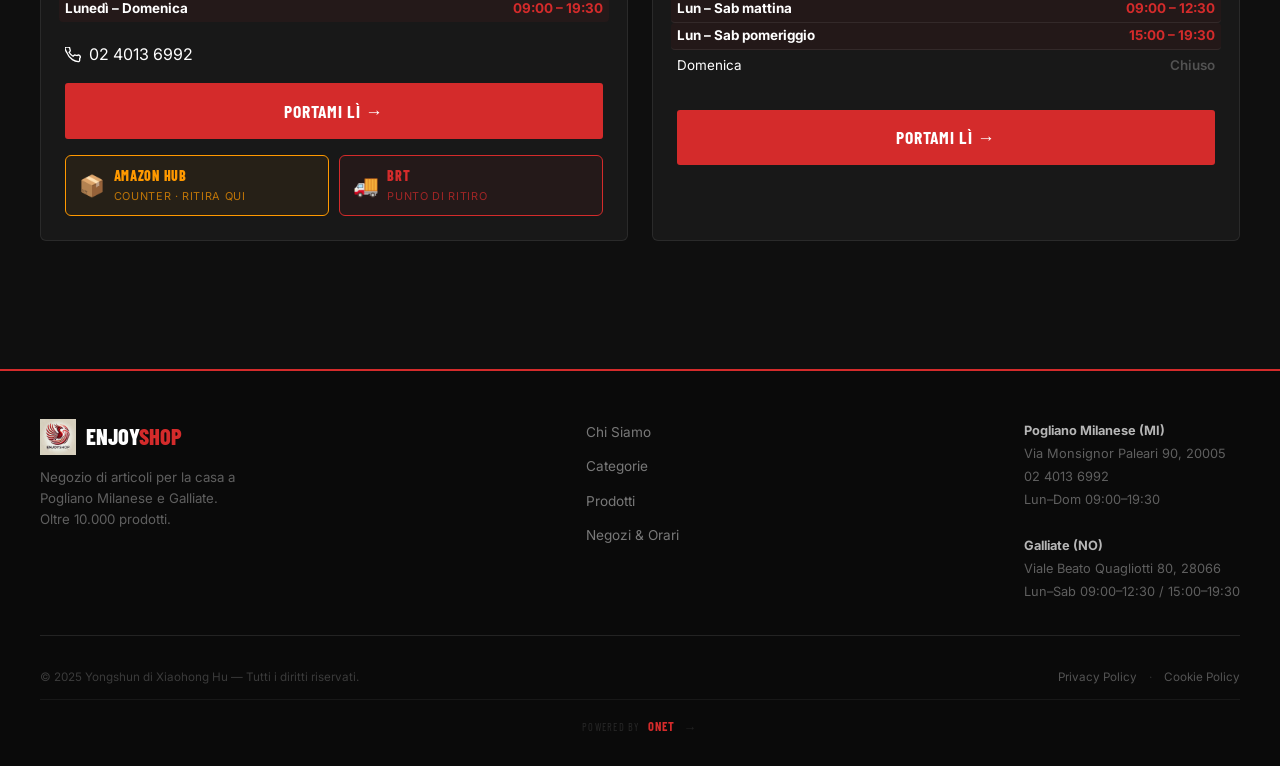
==== commit 19540fbd: "feat: deep dark theme — onesta h2, flip-back, nav links, savings bars, pickup, slot, reviews all fix" ====
--- a/index.html
+++ b/index.html
@@ -318,7 +318,7 @@
     <h2 id="cat-heading" class="rv d1">Le nostre<br>categorie.</h2>
     <div class="cat-grid">
       <article class="cat-card rv" id="cat-cucina">
-        <img src="assets/images/universo-ricevere.png" alt="Cucina e tavola" loading="lazy">
+        <img src="assets/images/universo-cucina.png" alt="Cucina e tavola" loading="lazy">
         <div class="cat-overlay">
           <div class="cat-name">Cucina &amp; Tavola</div>
           <div class="cat-count">800+ prodotti</div>
--- a/style.css
+++ b/style.css
@@ -23,12 +23,181 @@
 [data-theme="dark"] {
   --bg:     #111;
   --surface:#1a1a1a;
-  --cream:  #111;
-  --white:  #1a1a1a;
-  --black:  #f0f0f0;
+  --cream:  #161616;
+  --white:  #1e1e1e;
+  --black:  #e8e8e8;
   --muted:  #999;
-  --border: rgba(255,255,255,0.1);
-}
+  --border: rgba(255,255,255,0.09);
+  --gold:   #E8961C;
+}
+
+/* NAV */
+[data-theme="dark"] #nav{background:rgba(18,18,18,.97);border-bottom-color:rgba(255,255,255,.07);}
+
+/* MARQUEE: was --black bg → keep truly dark */
+[data-theme="dark"] .marquee-bar{background:#0a0a0a;}
+[data-theme="dark"] .m-item{color:#e8e8e8;}
+
+/* STICKERS */
+[data-theme="dark"] .sticker-black{background:#0a0a0a;color:#f0f0f0;}
+
+/* HERO */
+[data-theme="dark"] .hero-float-badge{background:#e8e8e8;color:#0F0F0F;}
+[data-theme="dark"] .hero-img-wrap img{border-color:rgba(255,255,255,.15);}
+[data-theme="dark"] #hero{background:#111;}
+
+/* ONESTA: intentionally dark section → KEEP dark */
+[data-theme="dark"] #onesta{background:#0d0d0d;color:#e8e8e8;}
+[data-theme="dark"] .flip-front h3{color:#e8e8e8;}
+[data-theme="dark"] .onesta-note{color:rgba(255,255,255,.4);}
+
+/* CHI SIAMO */
+[data-theme="dark"] #chi-siamo{background:#161616;}
+[data-theme="dark"] .fact-card{background:#1e1e1e;border-color:rgba(255,255,255,.09);}
+
+/* CATEGORIE */
+[data-theme="dark"] #categorie{background:#1e1e1e;border-top-color:rgba(255,255,255,.1);}
+[data-theme="dark"] .cat-card{border-color:rgba(255,255,255,.1);}
+[data-theme="dark"] .cat-card:hover{box-shadow:6px 6px 0 rgba(255,255,255,.12);}
+[data-theme="dark"] .cat-name{color:#fff;}
+
+/* PRODOTTI */
+[data-theme="dark"] #venduti{background:#161616;border-top-color:rgba(255,255,255,.1);}
+[data-theme="dark"] .prod-card{background:#1e1e1e;border-color:rgba(255,255,255,.09);}
+[data-theme="dark"] .prod-card:hover{box-shadow:4px 4px 0 rgba(255,255,255,.1);}
+[data-theme="dark"] .prod-name{color:#e8e8e8;}
+[data-theme="dark"] .prod-badge{color:#fff;}
+
+/* REVIEWS */
+[data-theme="dark"] #reviews{background:#161616;}
+[data-theme="dark"] .review-card{background:#1e1e1e;border-color:rgba(255,255,255,.07);}
+[data-theme="dark"] .review-purchase{background:#111;border-left-color:rgba(255,255,255,.15);}
+[data-theme="dark"] .review-name{color:#e8e8e8;}
+
+/* FAQ */
+[data-theme="dark"] #faq{background:#161616;border-top-color:rgba(255,255,255,.1);}
+[data-theme="dark"] .faq-item{border-bottom-color:rgba(255,255,255,.1);}
+
+/* RISPARMIO */
+[data-theme="dark"] #risparmio{background:#0d0d0d;}
+[data-theme="dark"] .savings-row{border-color:rgba(255,255,255,.06);}
+[data-theme="dark"] .savings-product{color:#e8e8e8;}
+
+/* PICKUP */
+[data-theme="dark"] .pickup-section{background:#0d0d0d;}
+[data-theme="dark"] .pickup-card{background:#1a1a1a;border-color:rgba(255,255,255,.08);}
+[data-theme="dark"] .pickup-card-brand{color:#e8e8e8;}
+[data-theme="dark"] .pickup-card-desc{color:#999;}
+[data-theme="dark"] .pickup-disclaimer{border-color:rgba(255,255,255,.08);color:rgba(255,255,255,.4);}
+[data-theme="dark"] .pickup-steps li{color:#999;}
+
+/* NEGOZI: intentionally dark → KEEP dark */
+[data-theme="dark"] #negozi{background:#0a0a0a;color:#e8e8e8;}
+[data-theme="dark"] .negozi-sub{color:rgba(255,255,255,.45);}
+[data-theme="dark"] .sede-city{color:#e8e8e8;}
+
+/* SLOT MACHINE */
+[data-theme="dark"] #slot-machine{background:#0d0d0d;color:#e8e8e8;}
+[data-theme="dark"] .slot-reel{background:#1a1a1a;border-color:rgba(255,255,255,.1);}
+[data-theme="dark"] .slot-spin-btn{background:var(--red);color:#fff;}
+[data-theme="dark"] .slot-result{color:#999;}
+[data-theme="dark"] .slot-subtitle{color:#999;}
+
+/* COOKIE BANNER */
+[data-theme="dark"] .cookie-banner{background:#1a1a1a;border-top-color:rgba(255,255,255,.08);color:#bbb;}
+[data-theme="dark"] .cookie-banner a{color:var(--red);}
+
+/* MOBILE BAR */
+[data-theme="dark"] .mobile-cta-bar{background:#0d0d0d;border-top-color:rgba(255,255,255,.08);}
+[data-theme="dark"] .mob-cta-btn{color:rgba(255,255,255,.5);}
+[data-theme="dark"] .mob-cta-btn.active,[data-theme="dark"] .mob-cta-btn:hover{color:var(--red);}
+[data-theme="dark"] .mob-cta-label{color:inherit;}
+
+/* BUTTONS */
+[data-theme="dark"] .btn-outline{border-color:rgba(255,255,255,.35);color:#e8e8e8;}
+[data-theme="dark"] .btn-outline:hover{background:rgba(255,255,255,.08);color:#fff;}
+[data-theme="dark"] .btn-black{background:#e8e8e8;color:#0d0d0d;}
+[data-theme="dark"] .btn-black:hover{background:#ccc;}
+
+/* DARK TOGGLE */
+[data-theme="dark"] .dark-toggle{background:#222;border-color:rgba(255,255,255,.2);color:#e8e8e8;}
+
+/* LEGAL PAGES */
+[data-theme="dark"] .legal-hero{background:#161616;border-bottom-color:rgba(255,255,255,.1);}
+[data-theme="dark"] .legal-body{background:#111;}
+[data-theme="dark"] .legal-body h2{color:#e8e8e8;}
+
+/* GEO BANNER */
+[data-theme="dark"] .geo-banner{background:#1a1a1a;border-bottom-color:rgba(255,255,255,.08);color:#ccc;}
+
+/* ─── DEEP DARK FIXES ─── */
+/* #onesta h2 was inheriting var(--white) → invisible */
+[data-theme="dark"] #onesta h2{color:#e8e8e8;}
+[data-theme="dark"] #onesta h2 em{color:var(--red);}
+
+/* Flip card BACK: red bg → keep white text */
+[data-theme="dark"] .flip-back p{color:#fff;}
+
+/* Nav links in dark */
+[data-theme="dark"] .nav-links a{color:rgba(255,255,255,.6);}
+[data-theme="dark"] .nav-links a:hover{color:#fff;}
+[data-theme="dark"] .nav-logo-text{color:#e8e8e8;}
+
+/* Hero section: counter boxes, subtext */
+[data-theme="dark"] .hero-counter-box{background:#1e1e1e;border-color:rgba(255,255,255,.1);}
+[data-theme="dark"] .hero-sub{color:rgba(255,255,255,.65);}
+
+/* Chi siamo headings and text */
+[data-theme="dark"] .chi-text h2{color:#e8e8e8;}
+[data-theme="dark"] .chi-text p{color:#999;}
+[data-theme="dark"] .fact-txt strong{color:#e8e8e8;}
+
+/* Savings bars */
+[data-theme="dark"] .savings-bar-them-bar{background:rgba(255,255,255,.06);}
+[data-theme="dark"] .savings-bar-us-bar{background:rgba(212,43,43,.25);}
+[data-theme="dark"] .savings-bar-label{color:#999;}
+[data-theme="dark"] .savings-total{color:#e8e8e8;}
+
+/* Pickup irony quotes */
+[data-theme="dark"] .pickup-card-irony{color:rgba(255,255,255,.4);border-color:rgba(255,255,255,.07);}
+[data-theme="dark"] .pickup-card-tag{color:rgba(255,255,255,.4);}
+
+/* Countdown bar */
+[data-theme="dark"] .store-countdown{background:#0a0a0a;border-bottom-color:rgba(255,153,0,.2);}
+
+/* Slot machine heading */
+[data-theme="dark"] #slot-machine h2{color:#e8e8e8;}
+
+/* Reviews intro */
+[data-theme="dark"] .reviews-intro{color:#999;}
+[data-theme="dark"] .review-text{color:#bbb;}
+[data-theme="dark"] .review-meta{color:#666;}
+
+/* FAQ heading */
+[data-theme="dark"] #faq h2{color:#e8e8e8;}
+
+/* Mob menu overlay */
+[data-theme="dark"] .mob-menu{background:#0d0d0d;}
+[data-theme="dark"] .mob-menu a{color:#e8e8e8;}
+
+/* Scrollbar dark */
+[data-theme="dark"] .drag-scroll::-webkit-scrollbar-track{background:rgba(255,255,255,.05);}
+
+/* Amazon/BRT btn colors consistent */
+[data-theme="dark"] .btn-amazon{background:#FF9900;color:#000;}
+[data-theme="dark"] .btn-brt{background:#E30613;color:#fff;}
+
+/* Reviews CTA section */
+[data-theme="dark"] .reviews-cta{border-top-color:rgba(255,255,255,.1);}
+[data-theme="dark"] .reviews-cta p{color:#777;}
+
+/* Drag hint text */
+[data-theme="dark"] .drag-hint{color:#666;}
+
+/* Savings section heading */
+[data-theme="dark"] #risparmio h2{color:#e8e8e8;}
+[data-theme="dark"] #risparmio .label{color:var(--red);}
+
 *,*::before,*::after{box-sizing:border-box;margin:0;padding:0;}
 html{scroll-behavior:smooth;}
 body{background:var(--cream);color:var(--black);font-family:var(--font-b);font-weight:400;line-height:1.6;overflow-x:hidden;}
@@ -411,7 +580,7 @@
 
 /* ─── DARK TOGGLE ─── */
 .dark-toggle{
-  position:fixed;bottom:5rem;right:1.2rem;z-index:850;
+  position:fixed;bottom:calc(1.4rem + 44px + .6rem);right:1.2rem;z-index:860;
   width:42px;height:42px;border-radius:50%;
   background:var(--black);color:var(--white);
   border:1.5px solid rgba(255,255,255,.12);
@@ -421,7 +590,7 @@
   transition:transform .3s var(--ease),background .25s;
 }
 .dark-toggle:hover{transform:scale(1.1) rotate(15deg);}
-[data-theme="dark"] .dark-toggle{background:#222;border-color:rgba(255,255,255,.2);}
+/* (dark toggle dark mode override now in main [data-theme=dark] block above) */
 
 /* ─── OPEN/CLOSED BADGE ─── */
 .store-status{
@@ -446,8 +615,9 @@
 }
 
 /* ─── WHATSAPP BUTTON ─── */
+/* Moved to BOTTOM-RIGHT, stacked below dark toggle */
 .wa-btn{
-  position:fixed;bottom:1.4rem;left:1.2rem;z-index:850;
+  position:fixed;bottom:1.4rem;right:1.2rem;z-index:860;
   display:flex;align-items:center;gap:.5rem;
   background:#25D366;color:#fff;
   font-family:var(--font-h);font-size:.88rem;font-weight:700;
@@ -941,8 +1111,11 @@
   .nav-inner{overflow:hidden;}
   /* Body: room for mobile bar */
   body{padding-bottom:calc(64px + env(safe-area-inset-bottom,0px));}
-  /* Dark toggle: smaller, above bar */
-  .dark-toggle{bottom:calc(64px + env(safe-area-inset-bottom,0px) + .75rem);right:.8rem;width:36px;height:36px;font-size:.95rem;}
+  /* Dark toggle: smaller, anchored just above mobile bar */
+  .dark-toggle{
+    bottom:calc(64px + env(safe-area-inset-bottom,0px) + .6rem);
+    right:.8rem;width:36px;height:36px;font-size:.95rem;
+  }
   /* Footer stack */
   .footer-top{flex-direction:column;gap:1.5rem;}
   .footer-bottom{flex-direction:column;gap:.5rem;text-align:center;}
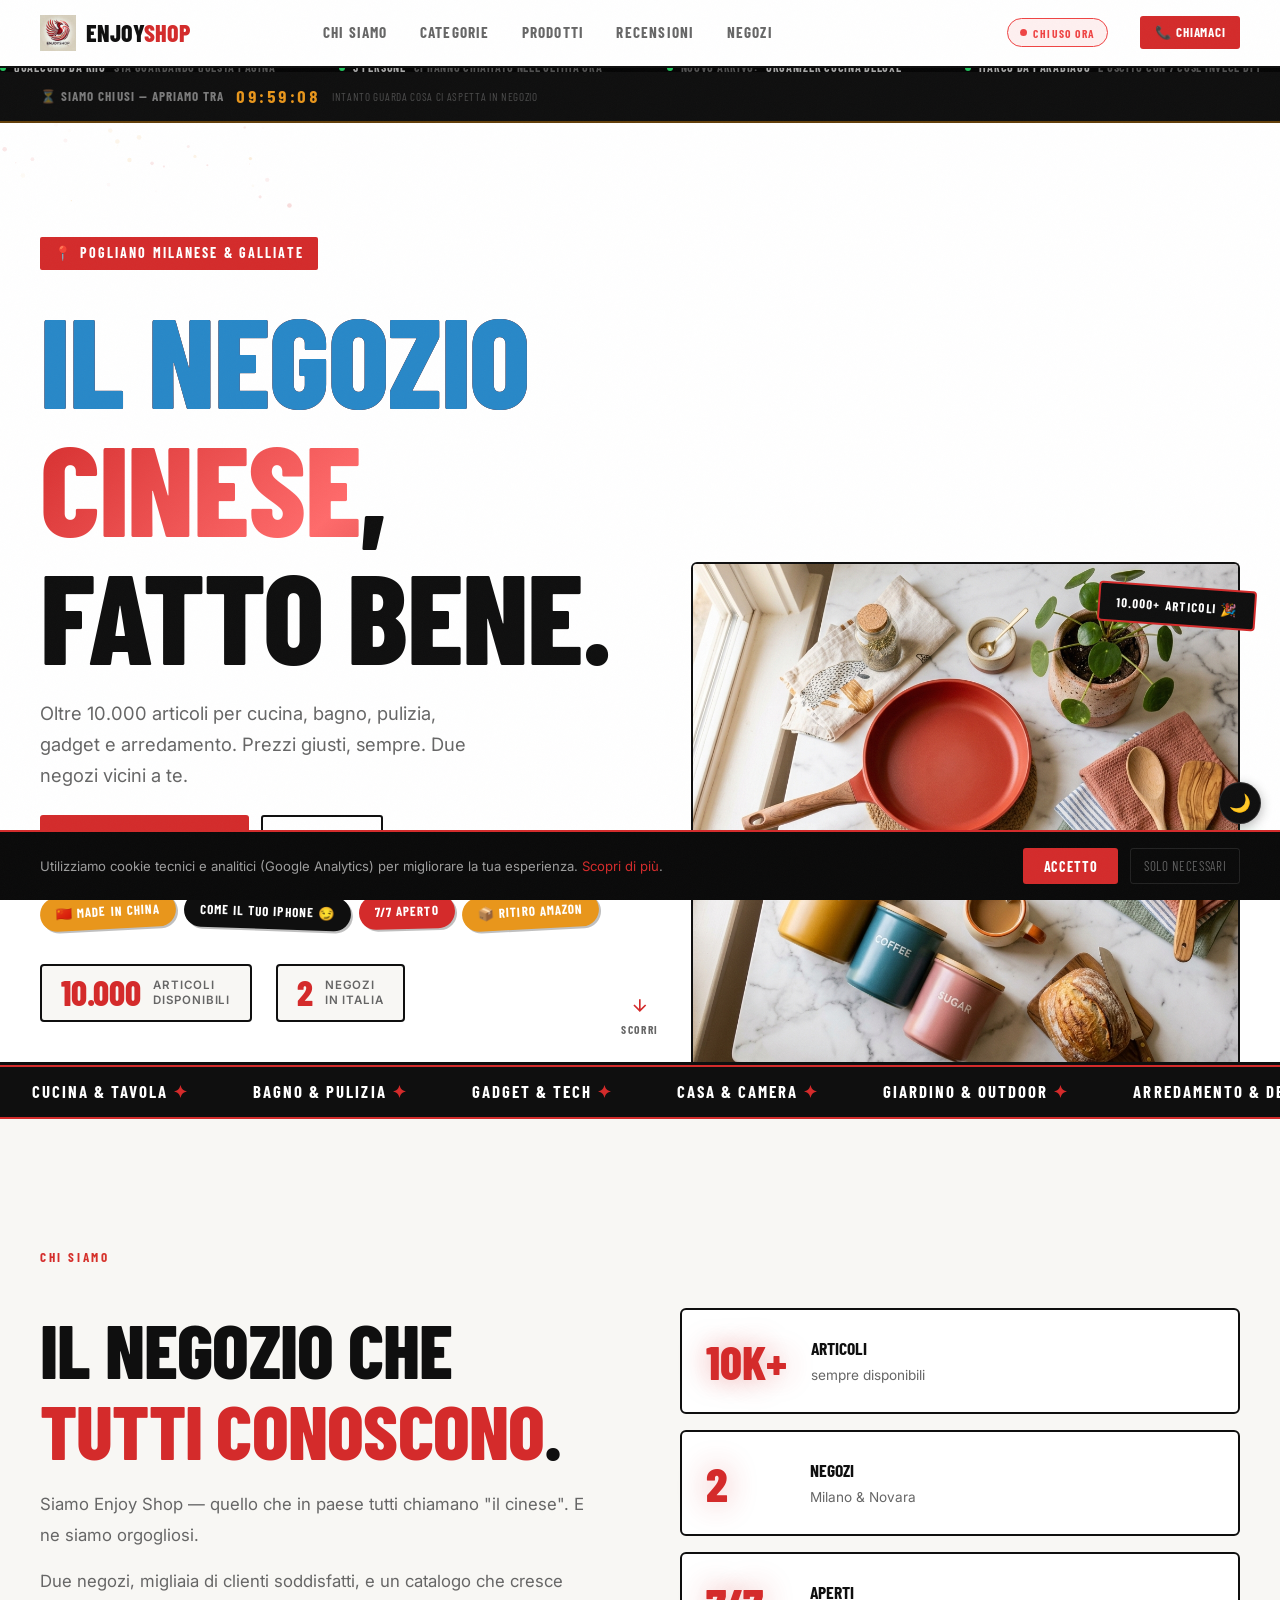
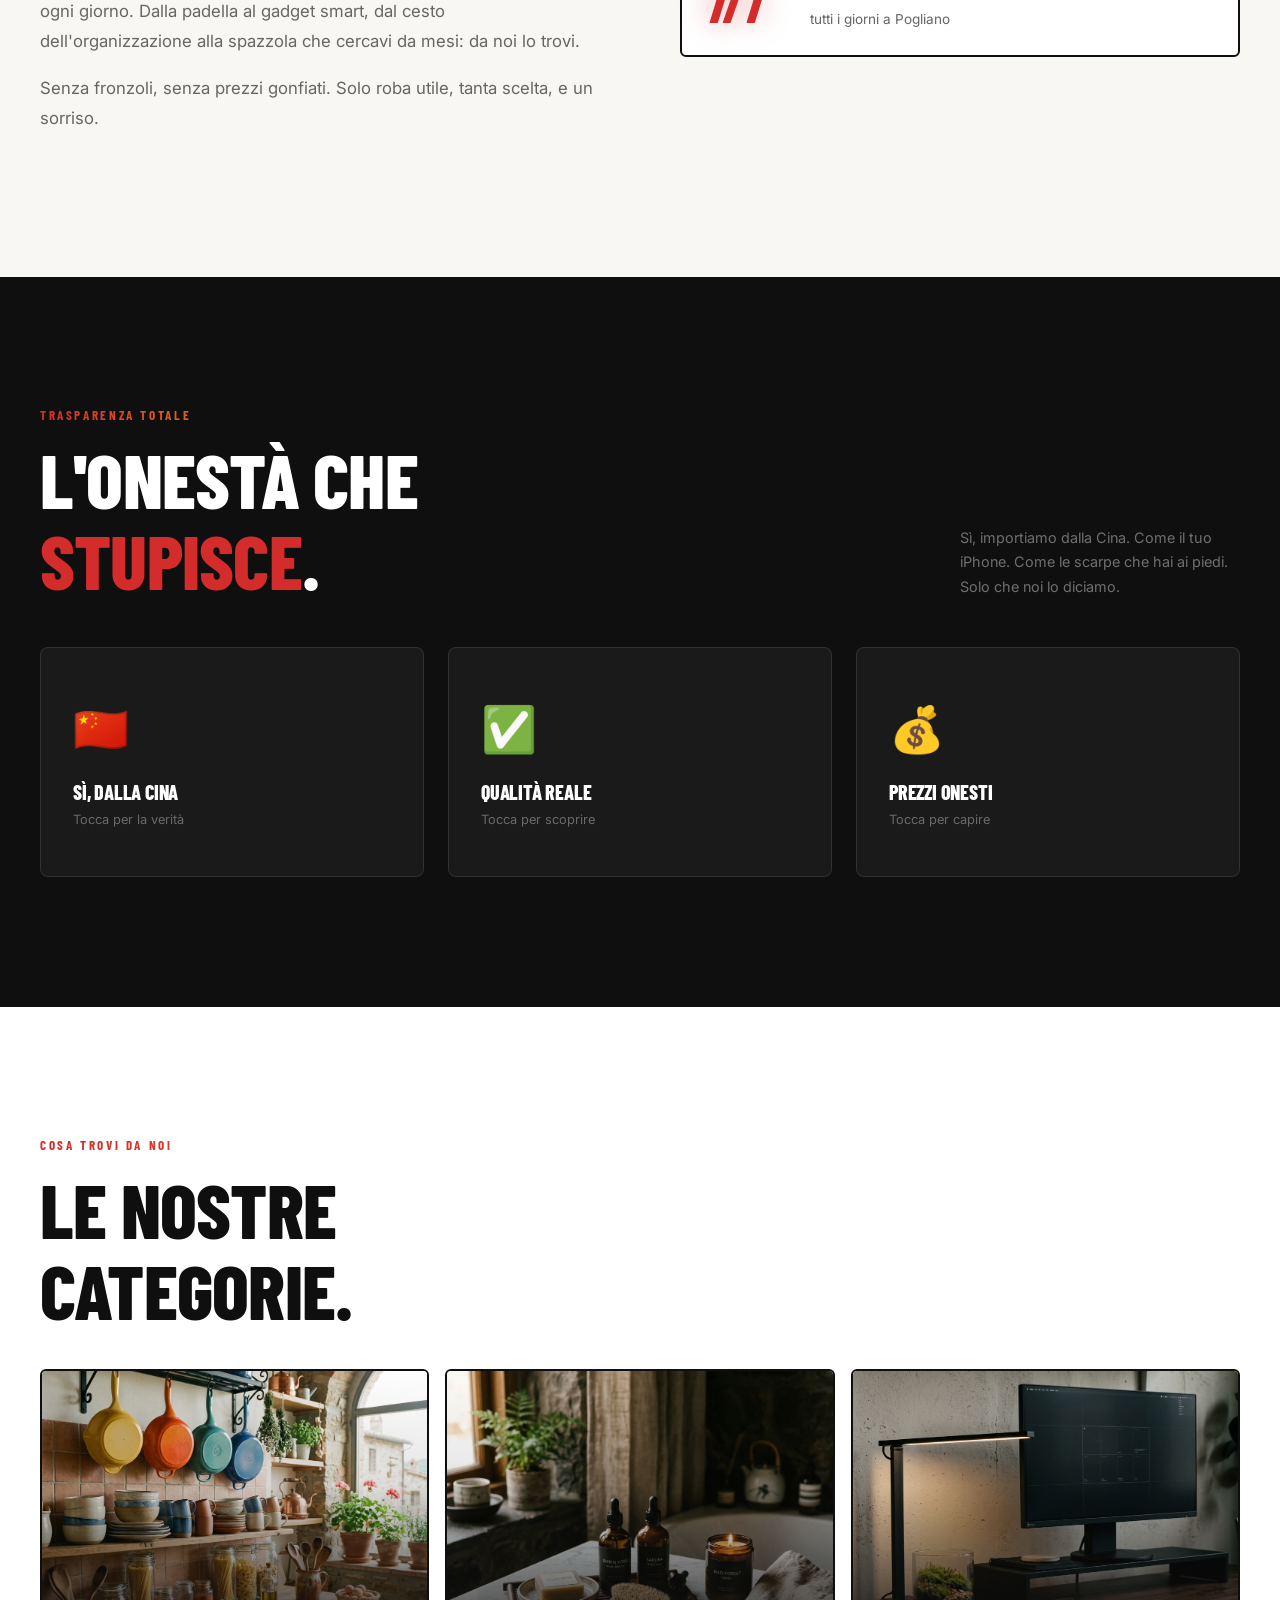
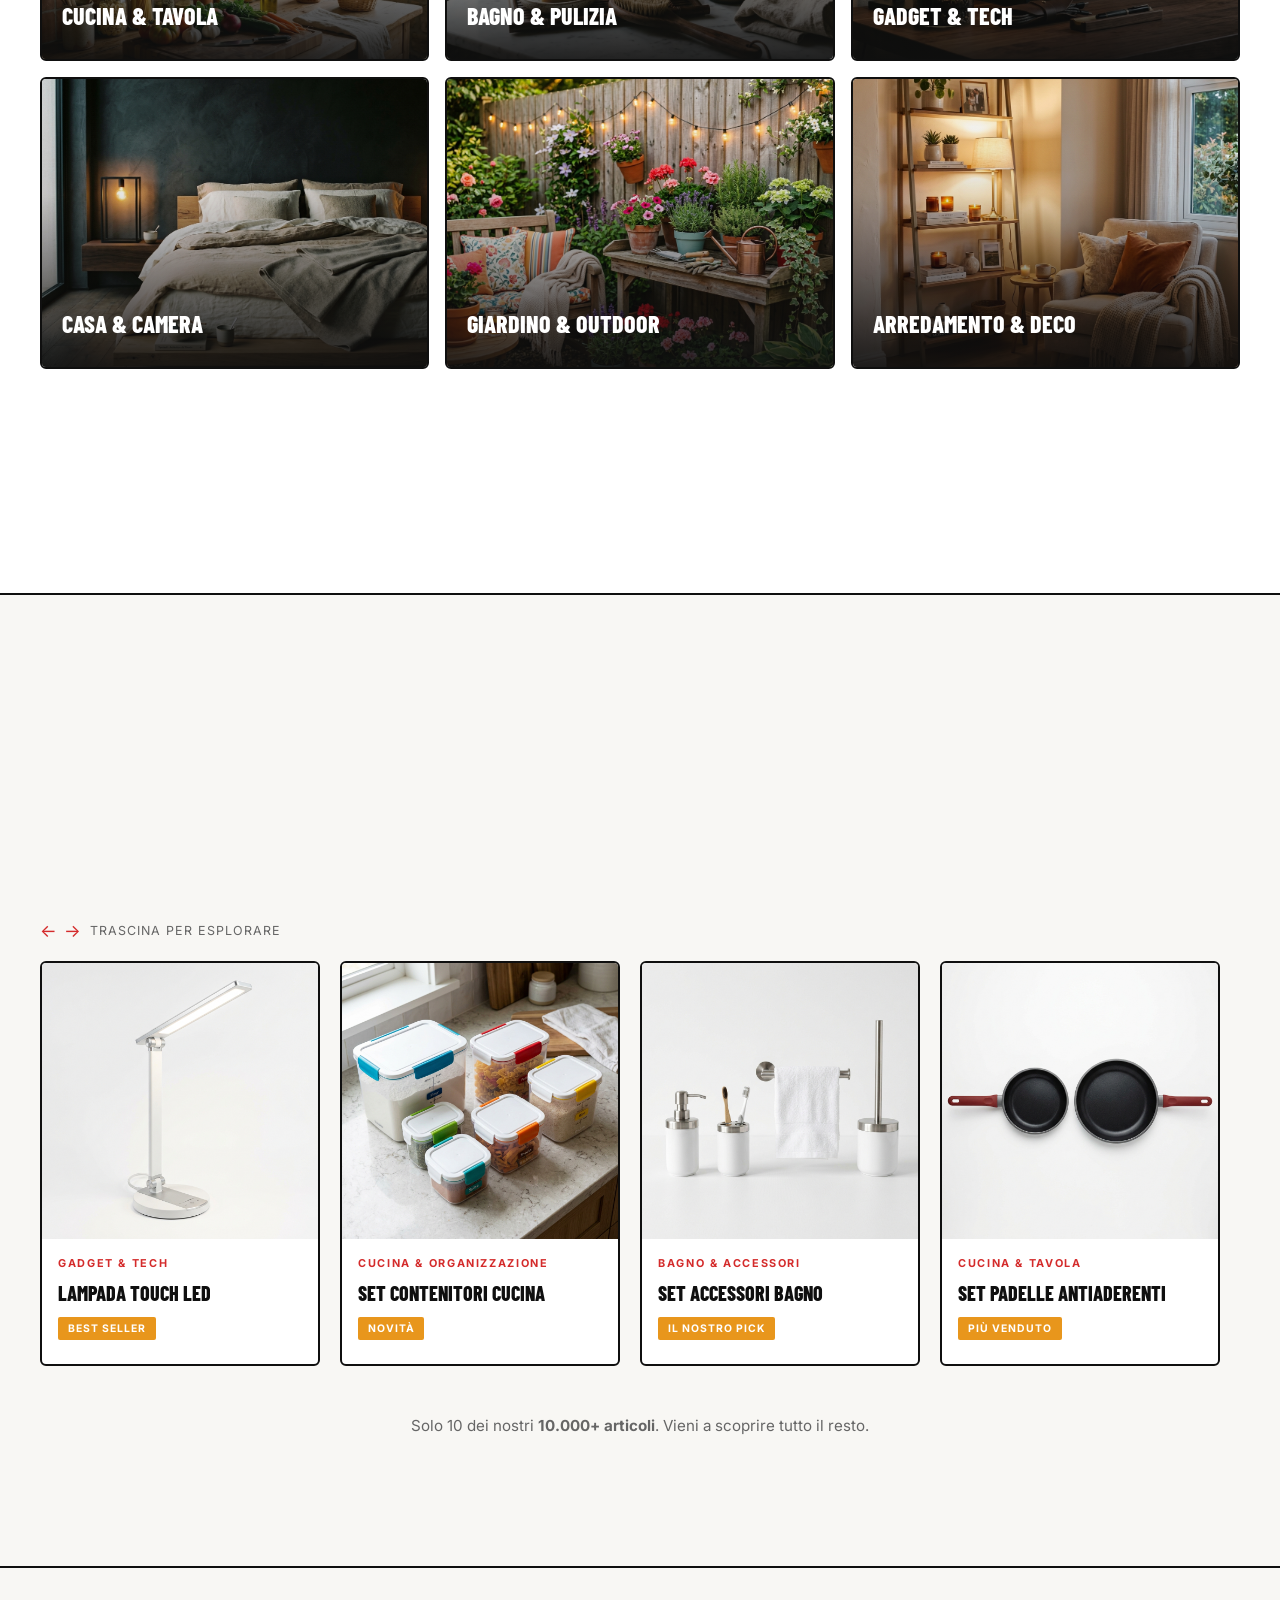
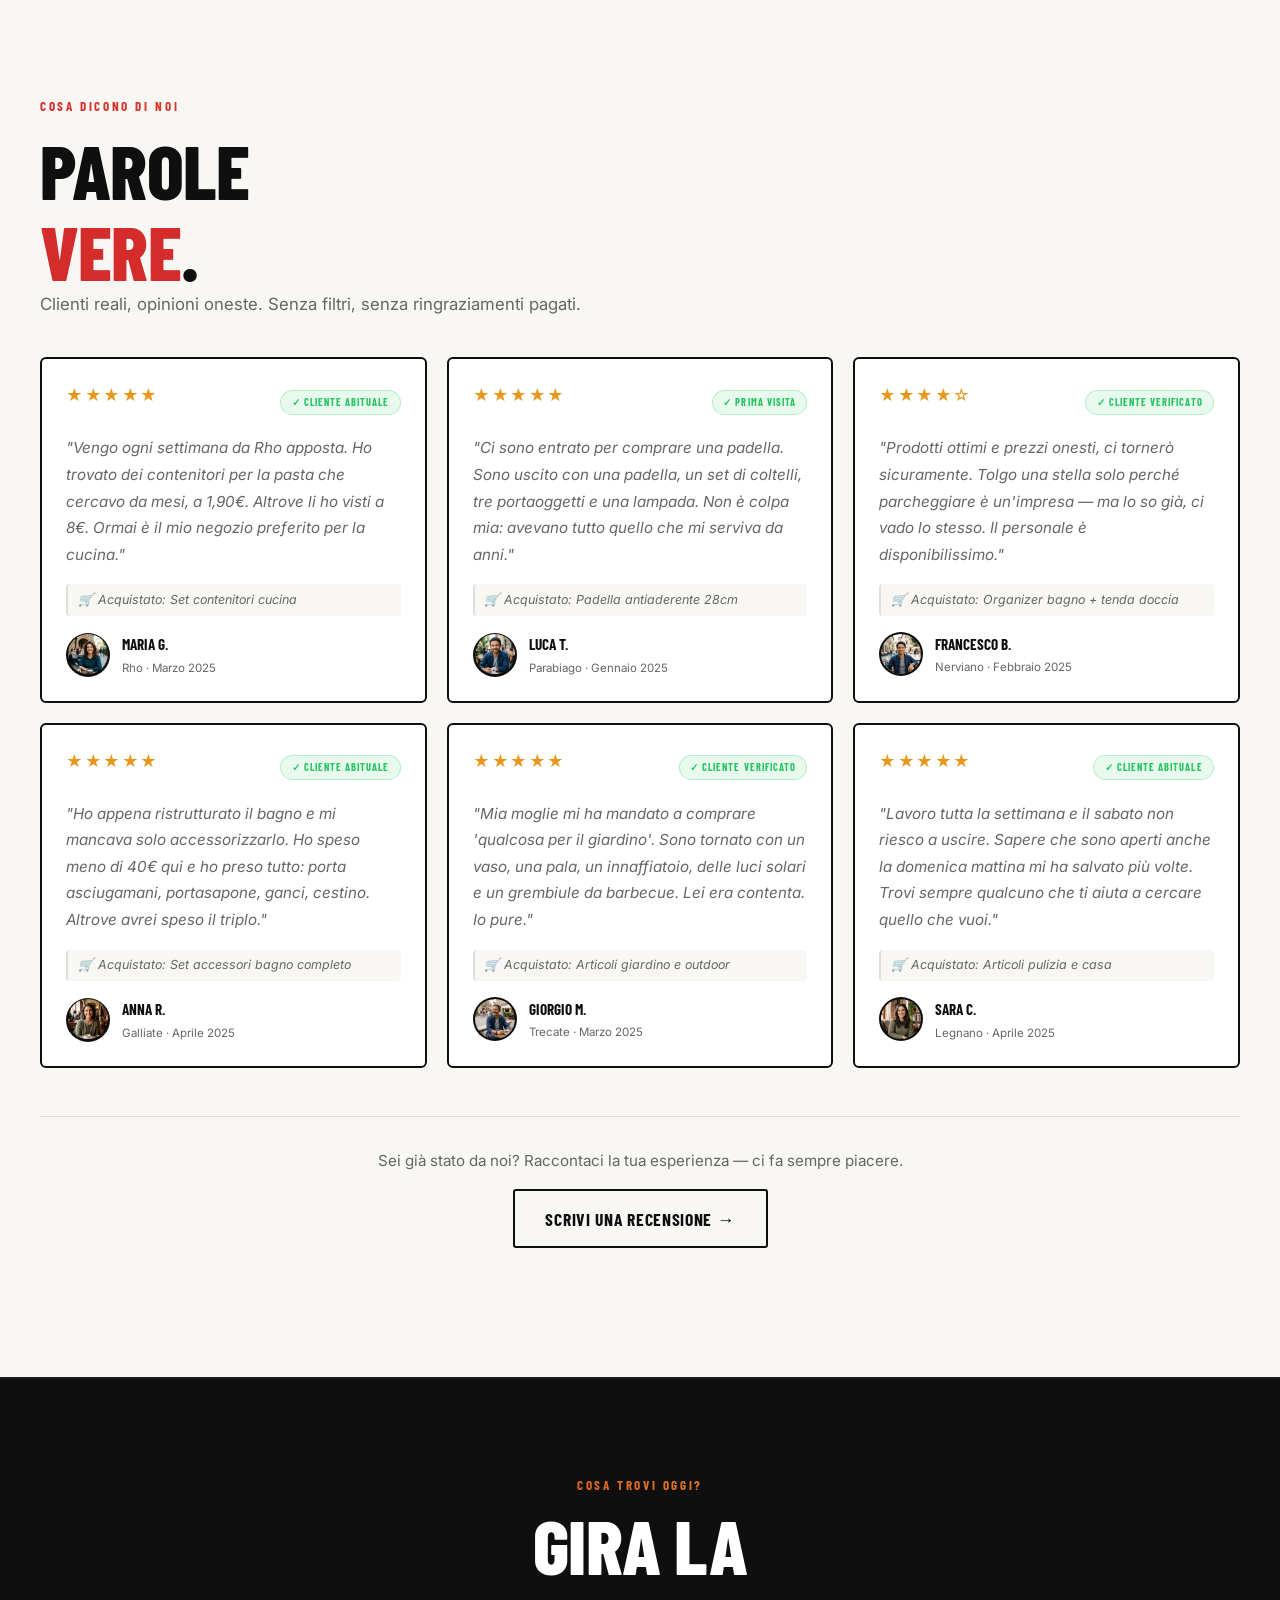
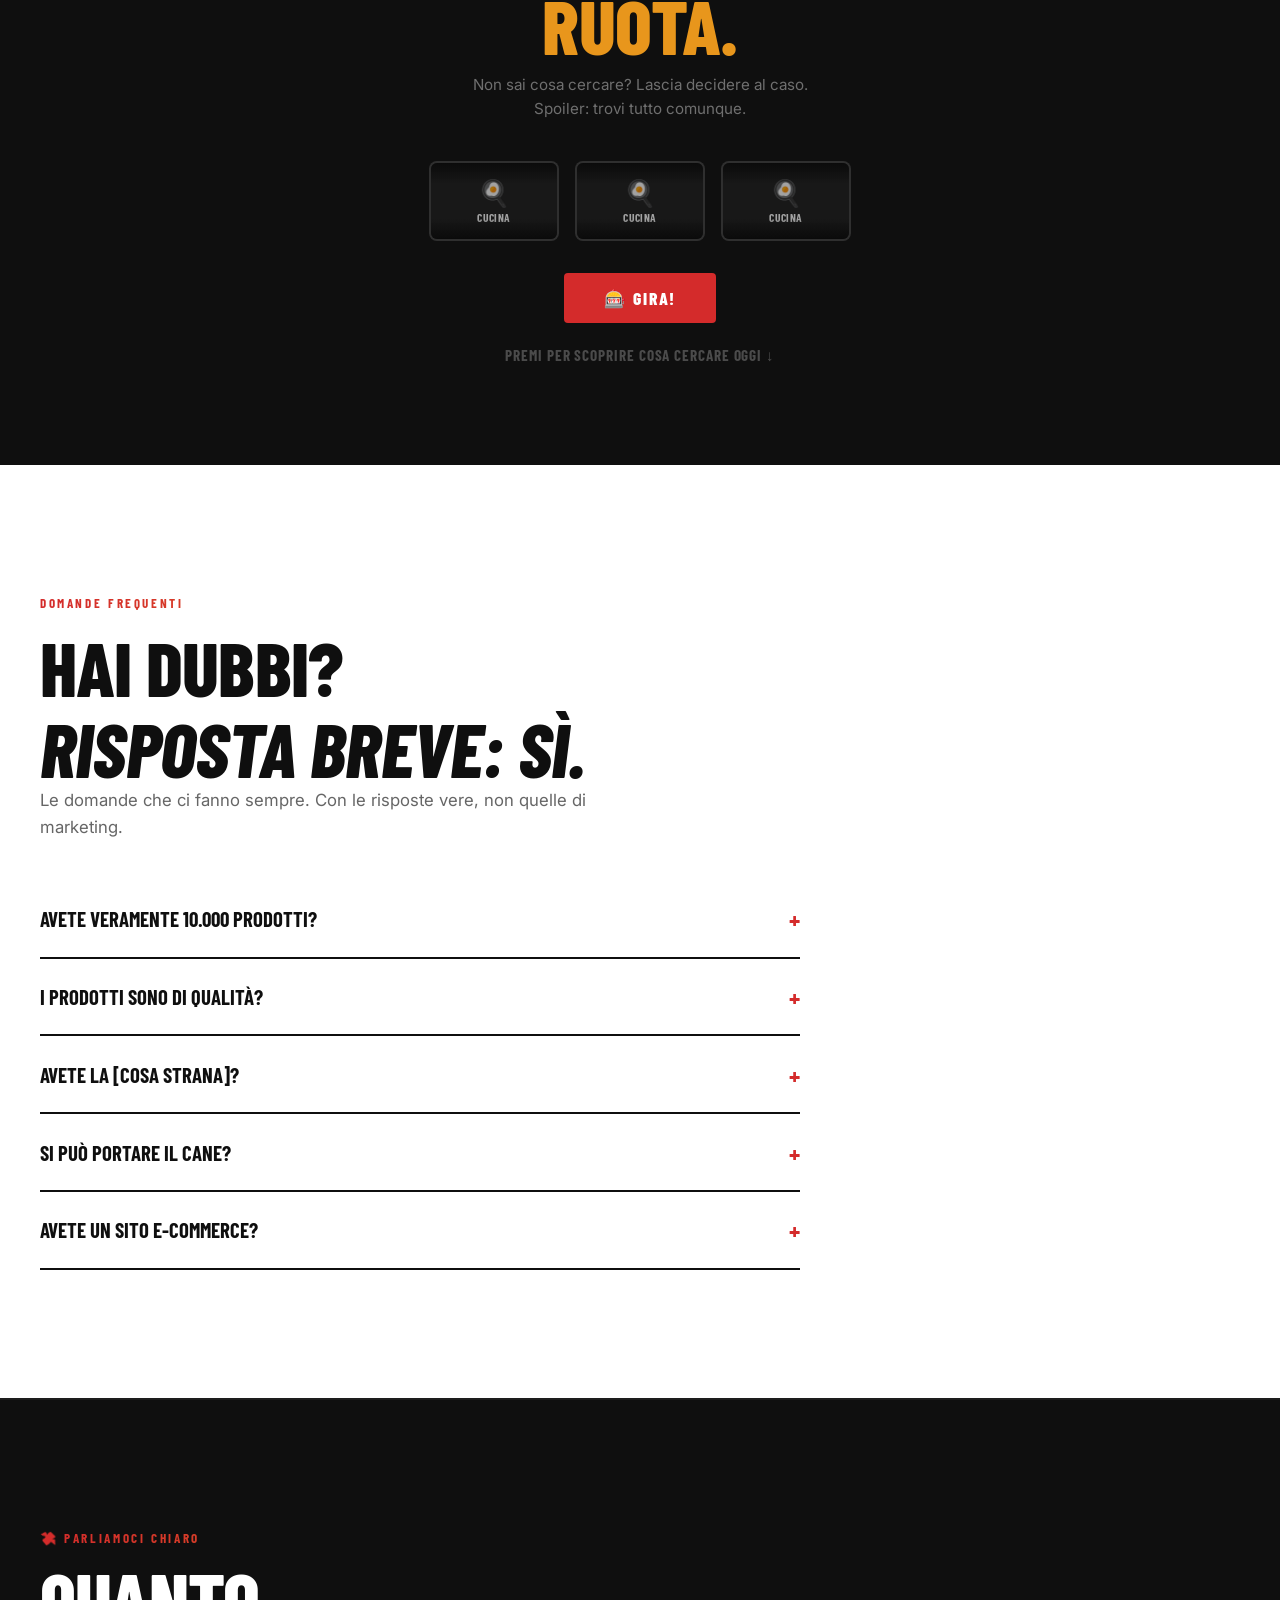
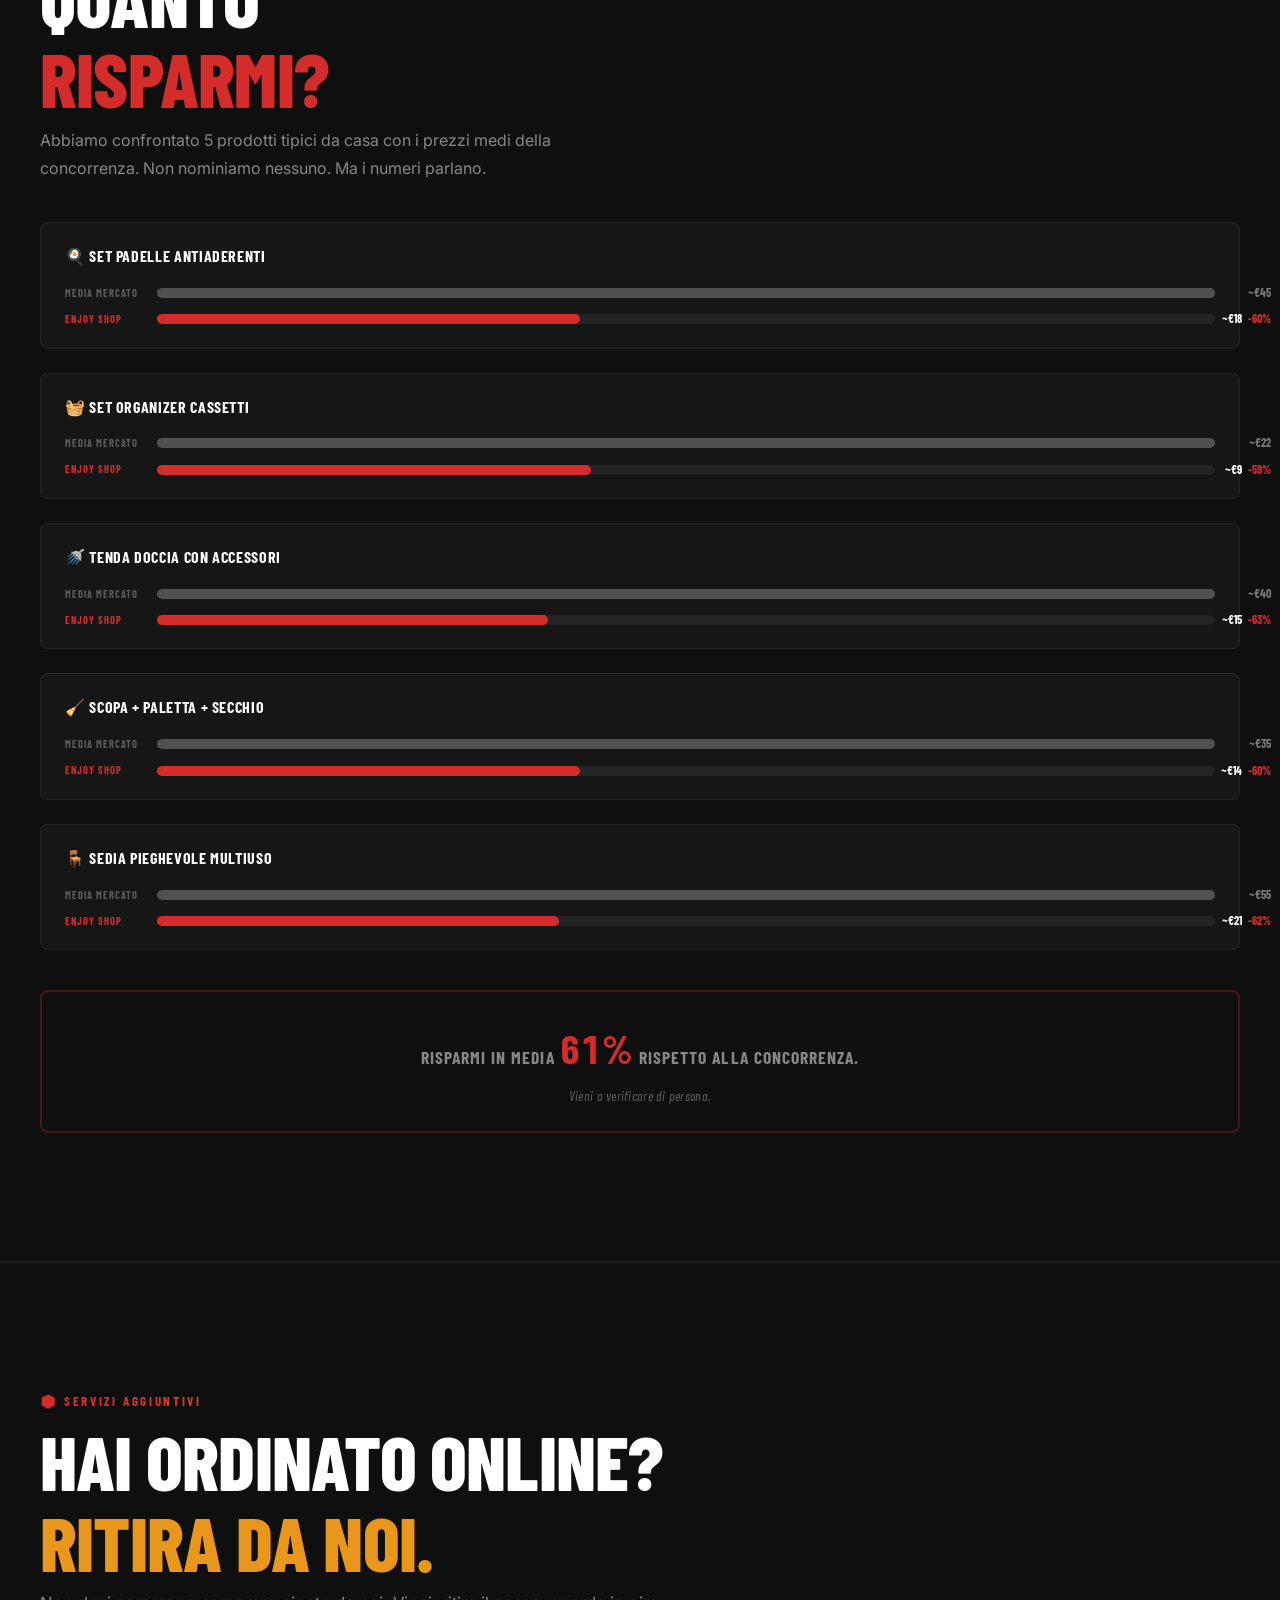
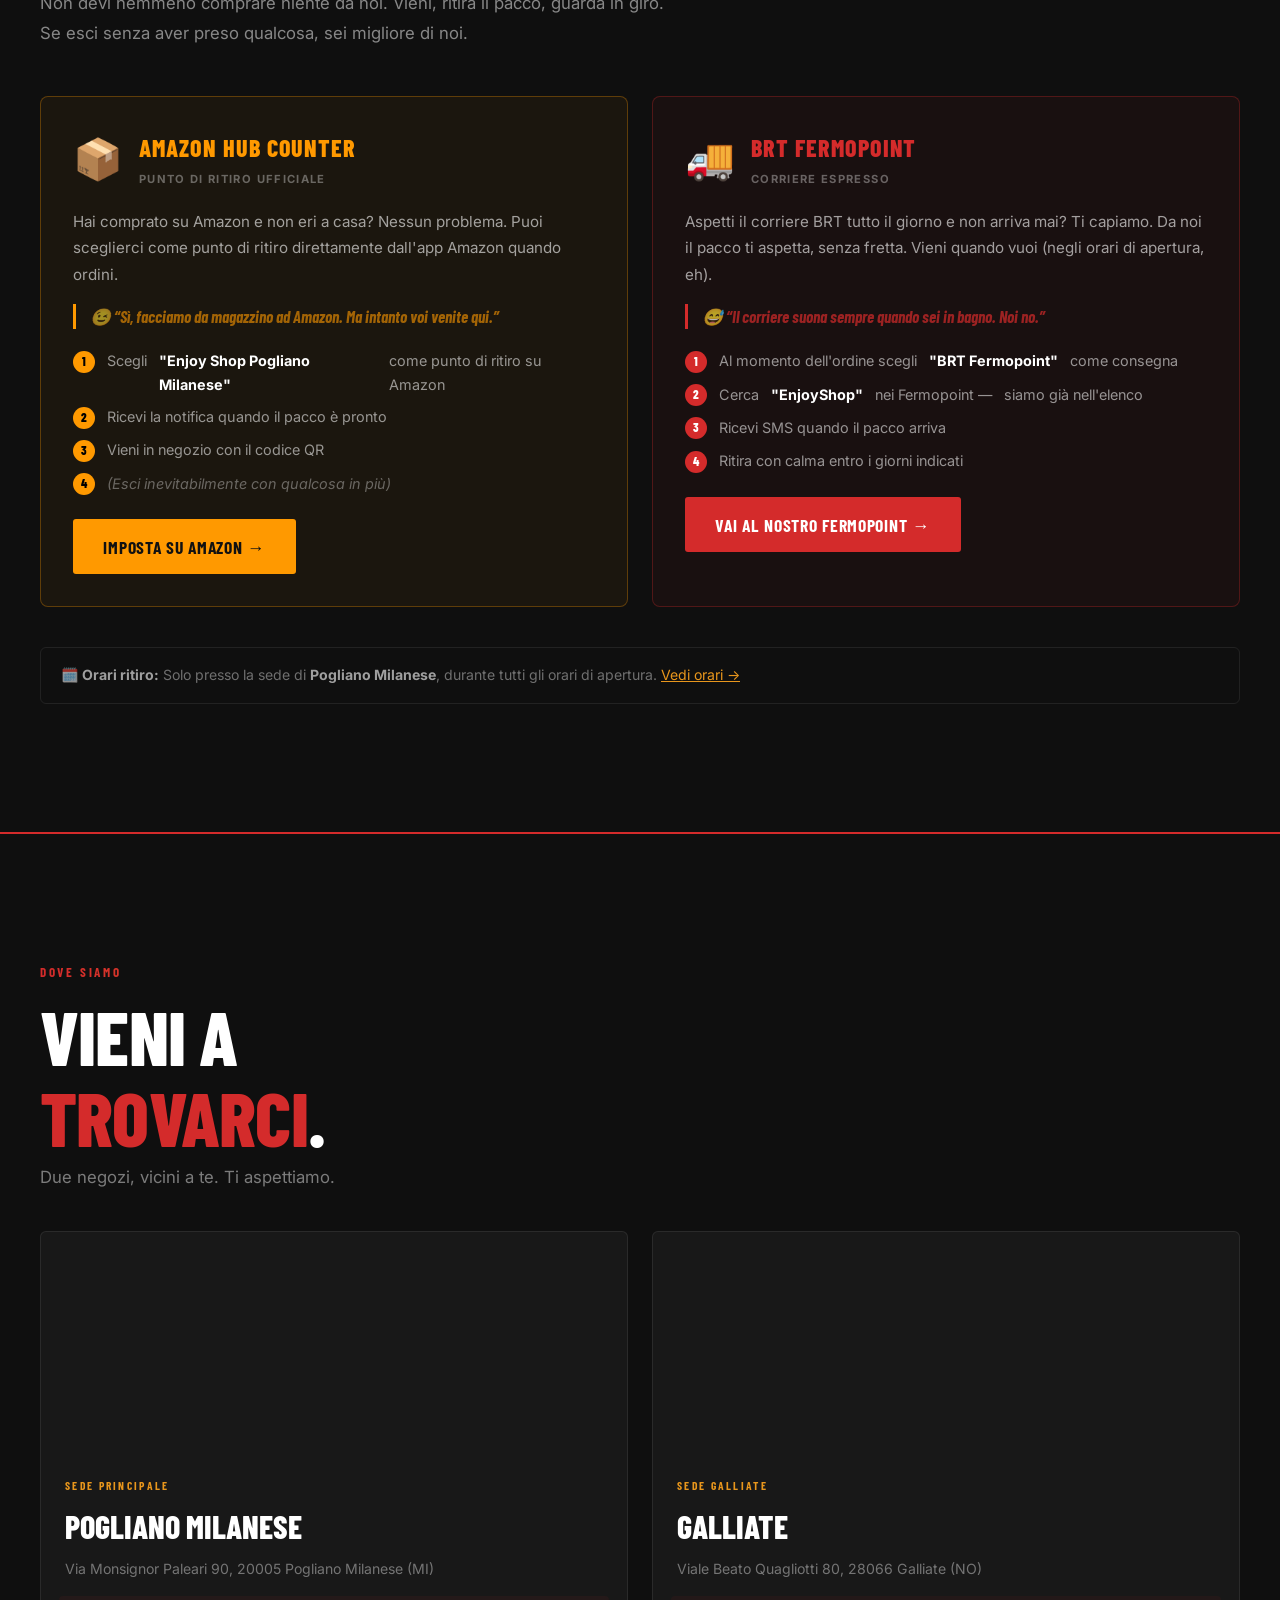
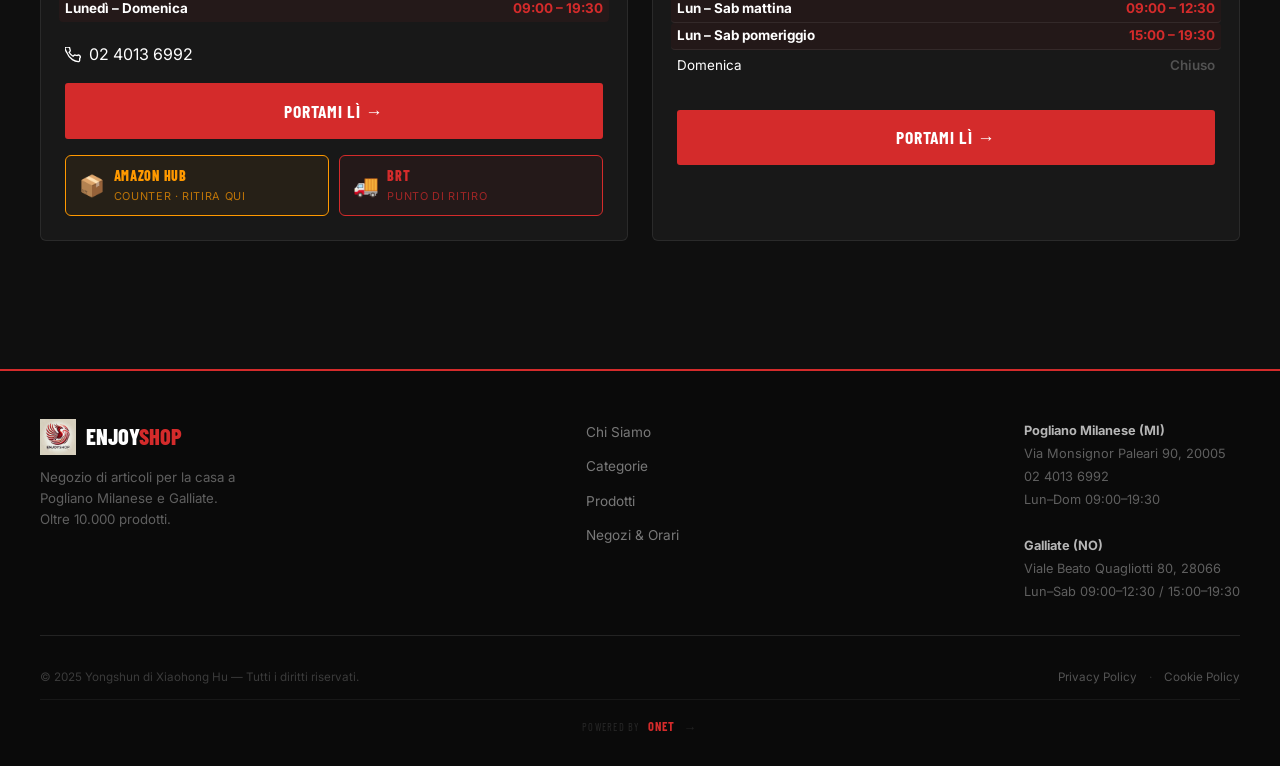
==== commit 19a4db87: "feat: OG image + Twitter Card + preload fonts/hero, WA pre-filled messages, 10 products in carousel," ====
--- a/index.html
+++ b/index.html
@@ -1,4 +1,4 @@
-<!DOCTYPE html>
+﻿<!DOCTYPE html>
 <html lang="it">
 <head>
   <meta charset="UTF-8">
@@ -8,14 +8,25 @@
   <meta name="robots" content="index, follow">
   <link rel="canonical" href="https://www.enjoyshop-pogliano.it/">
   <meta property="og:type" content="website">
-  <meta property="og:title" content="Enjoy Shop — Articoli per la Casa | Pogliano Milanese & Galliate">
+  <meta property="og:site_name" content="Enjoy Shop">
+  <meta property="og:title" content="Enjoy Shop — Articoli per la Casa | Pogliano Milanese &amp; Galliate">
   <meta property="og:description" content="Oltre 10.000 articoli per la casa. Cucina, bagno, pulizia, gadget, arredamento. Prezzi giusti, sempre.">
   <meta property="og:url" content="https://www.enjoyshop-pogliano.it/">
+  <meta property="og:image" content="https://www.enjoyshop-pogliano.it/assets/images/og-preview.png">
+  <meta property="og:image:width" content="1200">
+  <meta property="og:image:height" content="630">
+  <meta property="og:image:alt" content="Enjoy Shop — Articoli per la casa a Pogliano Milanese e Galliate">
   <meta property="og:locale" content="it_IT">
+  <meta name="twitter:card" content="summary_large_image">
+  <meta name="twitter:title" content="Enjoy Shop — Articoli per la Casa">
+  <meta name="twitter:description" content="Oltre 10.000 articoli per la casa. Cucina, bagno, pulizia, gadget. Prezzi giusti.">
+  <meta name="twitter:image" content="https://www.enjoyshop-pogliano.it/assets/images/og-preview.png">
 
   <link rel="preconnect" href="https://fonts.googleapis.com">
   <link rel="preconnect" href="https://fonts.gstatic.com" crossorigin>
+  <link rel="preload" as="style" href="https://fonts.googleapis.com/css2?family=Barlow+Condensed:wght@400;600;700;800&family=Inter:wght@300;400;500;600&display=swap">
   <link href="https://fonts.googleapis.com/css2?family=Barlow+Condensed:wght@400;600;700;800&family=Inter:wght@300;400;500;600&display=swap" rel="stylesheet">
+  <link rel="preload" as="image" href="assets/images/hero-bg.png">
   <link rel="stylesheet" href="style.css">
   <link rel="icon" type="image/png" sizes="32x32" href="assets/images/logo.png">
   <link rel="icon" type="image/png" sizes="192x192" href="assets/images/logo.png">
@@ -413,9 +424,49 @@
           <div class="prod-badge">Imperdibile</div>
         </div>
       </article>
+      <article class="prod-card" id="prod-6">
+        <div class="prod-img"><img src="assets/images/product-pulizia.png" alt="Kit Pulizia Casa" loading="lazy"></div>
+        <div class="prod-info">
+          <div class="prod-cat">Bagno &amp; Pulizia</div>
+          <div class="prod-name">Kit Pulizia Casa</div>
+          <div class="prod-badge">Top Qualit&#xE0;</div>
+        </div>
+      </article>
+      <article class="prod-card" id="prod-7">
+        <div class="prod-img"><img src="assets/images/product-3.png" alt="Organizer Scrivania" loading="lazy"></div>
+        <div class="prod-info">
+          <div class="prod-cat">Gadget &amp; Tech</div>
+          <div class="prod-name">Organizer Scrivania</div>
+          <div class="prod-badge">Produttivit&#xE0;</div>
+        </div>
+      </article>
+      <article class="prod-card" id="prod-8">
+        <div class="prod-img"><img src="assets/images/product-4.png" alt="Set Tazze Colorate" loading="lazy"></div>
+        <div class="prod-info">
+          <div class="prod-cat">Cucina &amp; Tavola</div>
+          <div class="prod-name">Set Tazze Colorate</div>
+          <div class="prod-badge">Regalo Perfetto</div>
+        </div>
+      </article>
+      <article class="prod-card" id="prod-9">
+        <div class="prod-img"><img src="assets/images/product-5.png" alt="Portaspezie Girevole" loading="lazy"></div>
+        <div class="prod-info">
+          <div class="prod-cat">Cucina &amp; Organizzazione</div>
+          <div class="prod-name">Portaspezie Girevole</div>
+          <div class="prod-badge">Ordine Garantito</div>
+        </div>
+      </article>
+      <article class="prod-card" id="prod-10">
+        <div class="prod-img"><img src="assets/images/product-bagno.png" alt="Dispenser Bagno Set" loading="lazy"></div>
+        <div class="prod-info">
+          <div class="prod-cat">Bagno &amp; Accessori</div>
+          <div class="prod-name">Dispenser Bagno Set</div>
+          <div class="prod-badge">Design Moderno</div>
+        </div>
+      </article>
     </div>
     <p style="text-align:center;color:var(--muted);margin-top:2rem;font-size:.95rem;" class="rv">
-      Solo 5 dei nostri <strong>10.000+ articoli</strong>. Vieni a scoprire tutto il resto.
+      Solo 10 dei nostri <strong>10.000+ articoli</strong>. Vieni a scoprire tutto il resto.
     </p>
   </div>
 </section>
@@ -841,7 +892,7 @@
 </footer>
 
 <!-- WHATSAPP -->
-<a href="https://wa.me/390240136992" target="_blank" rel="noopener noreferrer" class="wa-btn" id="wa-btn" aria-label="Contattaci su WhatsApp">
+<a href="https://wa.me/390240136992?text=Ciao%21%20Volevo%20chiedere%20informazioni%20sui%20vostri%20prodotti%20%F0%9F%9B%8D%EF%B8%8F" target="_blank" rel="noopener noreferrer" class="wa-btn" id="wa-btn" aria-label="Contattaci su WhatsApp">
   <svg viewBox="0 0 24 24" fill="currentColor" aria-hidden="true"><path d="M17.472 14.382c-.297-.149-1.758-.867-2.03-.967-.273-.099-.471-.148-.67.15-.197.297-.767.966-.94 1.164-.173.199-.347.223-.644.075-.297-.15-1.255-.463-2.39-1.475-.883-.788-1.48-1.761-1.653-2.059-.173-.297-.018-.458.13-.606.134-.133.298-.347.446-.52.149-.174.198-.298.298-.497.099-.198.05-.371-.025-.52-.075-.149-.669-1.612-.916-2.207-.242-.579-.487-.5-.669-.51-.173-.008-.371-.01-.57-.01-.198 0-.52.074-.792.372-.272.297-1.04 1.016-1.04 2.479 0 1.462 1.065 2.875 1.213 3.074.149.198 2.096 3.2 5.077 4.487.709.306 1.262.489 1.694.625.712.227 1.36.195 1.871.118.571-.085 1.758-.719 2.006-1.413.248-.694.248-1.289.173-1.413-.074-.124-.272-.198-.57-.347m-5.421 7.403h-.004a9.87 9.87 0 01-5.031-1.378l-.361-.214-3.741.982.998-3.648-.235-.374a9.86 9.86 0 01-1.51-5.26c.001-5.45 4.436-9.884 9.888-9.884 2.64 0 5.122 1.03 6.988 2.898a9.825 9.825 0 012.893 6.994c-.003 5.45-4.437 9.884-9.885 9.884m8.413-18.297A11.815 11.815 0 0012.05 0C5.495 0 .16 5.335.157 11.892c0 2.096.547 4.142 1.588 5.945L.057 24l6.305-1.654a11.882 11.882 0 005.683 1.448h.005c6.554 0 11.89-5.335 11.893-11.893a11.821 11.821 0 00-3.48-8.413z"/></svg>
   <span class="wa-btn-label">Scrivici</span>
 </a>
@@ -864,7 +915,7 @@
     <svg viewBox="0 0 24 24" fill="none" stroke="currentColor" stroke-width="2" aria-hidden="true"><path d="M22 16.92v3a2 2 0 01-2.18 2 19.79 19.79 0 01-8.63-3.07A19.5 19.5 0 013.07 8.81 19.79 19.79 0 01.06 2.18 2 2 0 012.06.01h3a2 2 0 012 1.72c.127.96.361 1.903.7 2.81a2 2 0 01-.45 2.11L6.09 7.91a16 16 0 006 6l1.27-1.27a2 2 0 012.11-.45c.907.339 1.85.573 2.81.7A2 2 0 0122 16.92z"/></svg>
     <span>Chiama</span>
   </a>
-  <a href="https://wa.me/390240136992" target="_blank" rel="noopener noreferrer" class="mcta-btn mcta-wa" id="mcta-wa">
+  <a href="https://wa.me/390240136992?text=Ciao%21%20Volevo%20chiedere%20informazioni%20sui%20vostri%20prodotti%20%F0%9F%9B%8D%EF%B8%8F" target="_blank" rel="noopener noreferrer" class="mcta-btn mcta-wa" id="mcta-wa">
     <svg viewBox="0 0 24 24" fill="currentColor" aria-hidden="true"><path d="M17.472 14.382c-.297-.149-1.758-.867-2.03-.967-.273-.099-.471-.148-.67.15-.197.297-.767.966-.94 1.164-.173.199-.347.223-.644.075-.297-.15-1.255-.463-2.39-1.475-.883-.788-1.48-1.761-1.653-2.059-.173-.297-.018-.458.13-.606.134-.133.298-.347.446-.52.149-.174.198-.298.298-.497.099-.198.05-.371-.025-.52-.075-.149-.669-1.612-.916-2.207-.242-.579-.487-.5-.669-.51-.173-.008-.371-.01-.57-.01-.198 0-.52.074-.792.372-.272.297-1.04 1.016-1.04 2.479 0 1.462 1.065 2.875 1.213 3.074.149.198 2.096 3.2 5.077 4.487.709.306 1.262.489 1.694.625.712.227 1.36.195 1.871.118.571-.085 1.758-.719 2.006-1.413.248-.694.248-1.289.173-1.413-.074-.124-.272-.198-.57-.347m-5.421 7.403h-.004a9.87 9.87 0 01-5.031-1.378l-.361-.214-3.741.982.998-3.648-.235-.374a9.86 9.86 0 01-1.51-5.26c.001-5.45 4.436-9.884 9.888-9.884 2.64 0 5.122 1.03 6.988 2.898a9.825 9.825 0 012.893 6.994c-.003 5.45-4.437 9.884-9.885 9.884m8.413-18.297A11.815 11.815 0 0012.05 0C5.495 0 .16 5.335.157 11.892c0 2.096.547 4.142 1.588 5.945L.057 24l6.305-1.654a11.882 11.882 0 005.683 1.448h.005c6.554 0 11.89-5.335 11.893-11.893a11.821 11.821 0 00-3.48-8.413z"/></svg>
     <span>WhatsApp</span>
   </a>
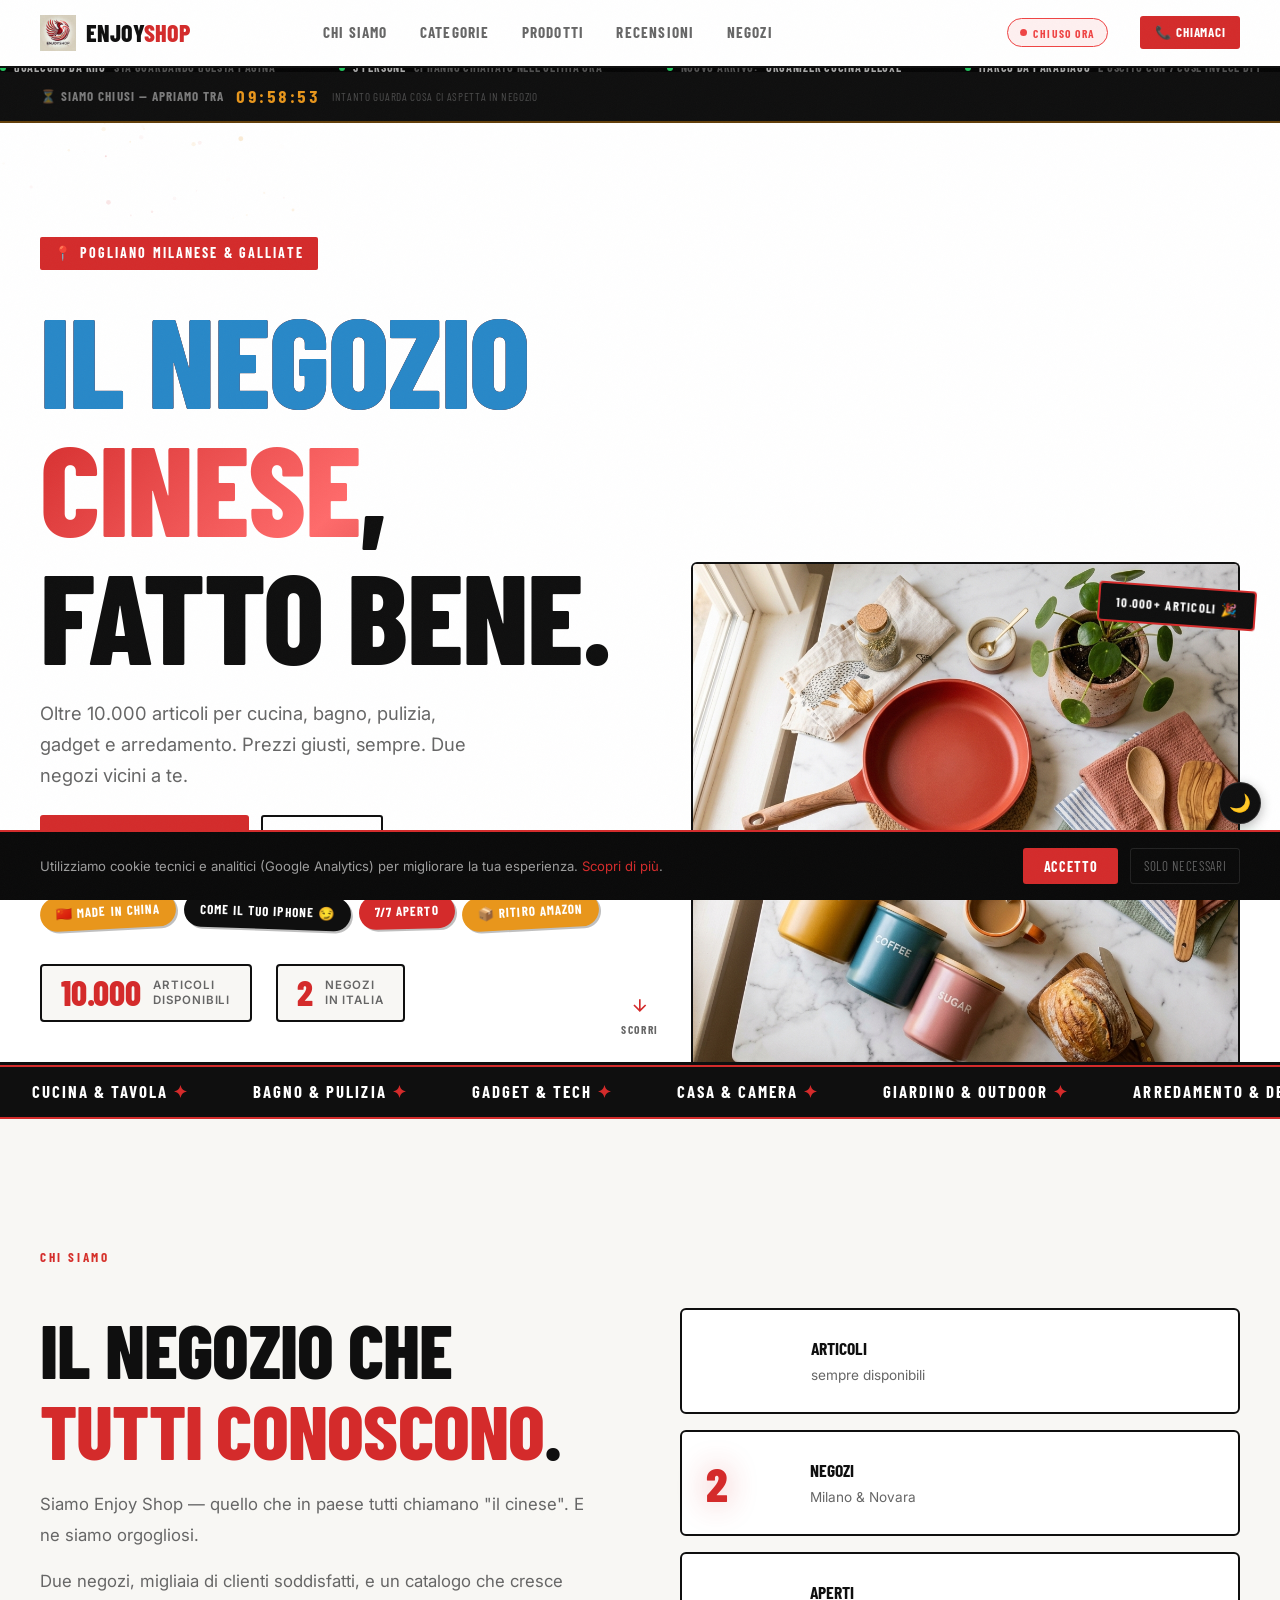
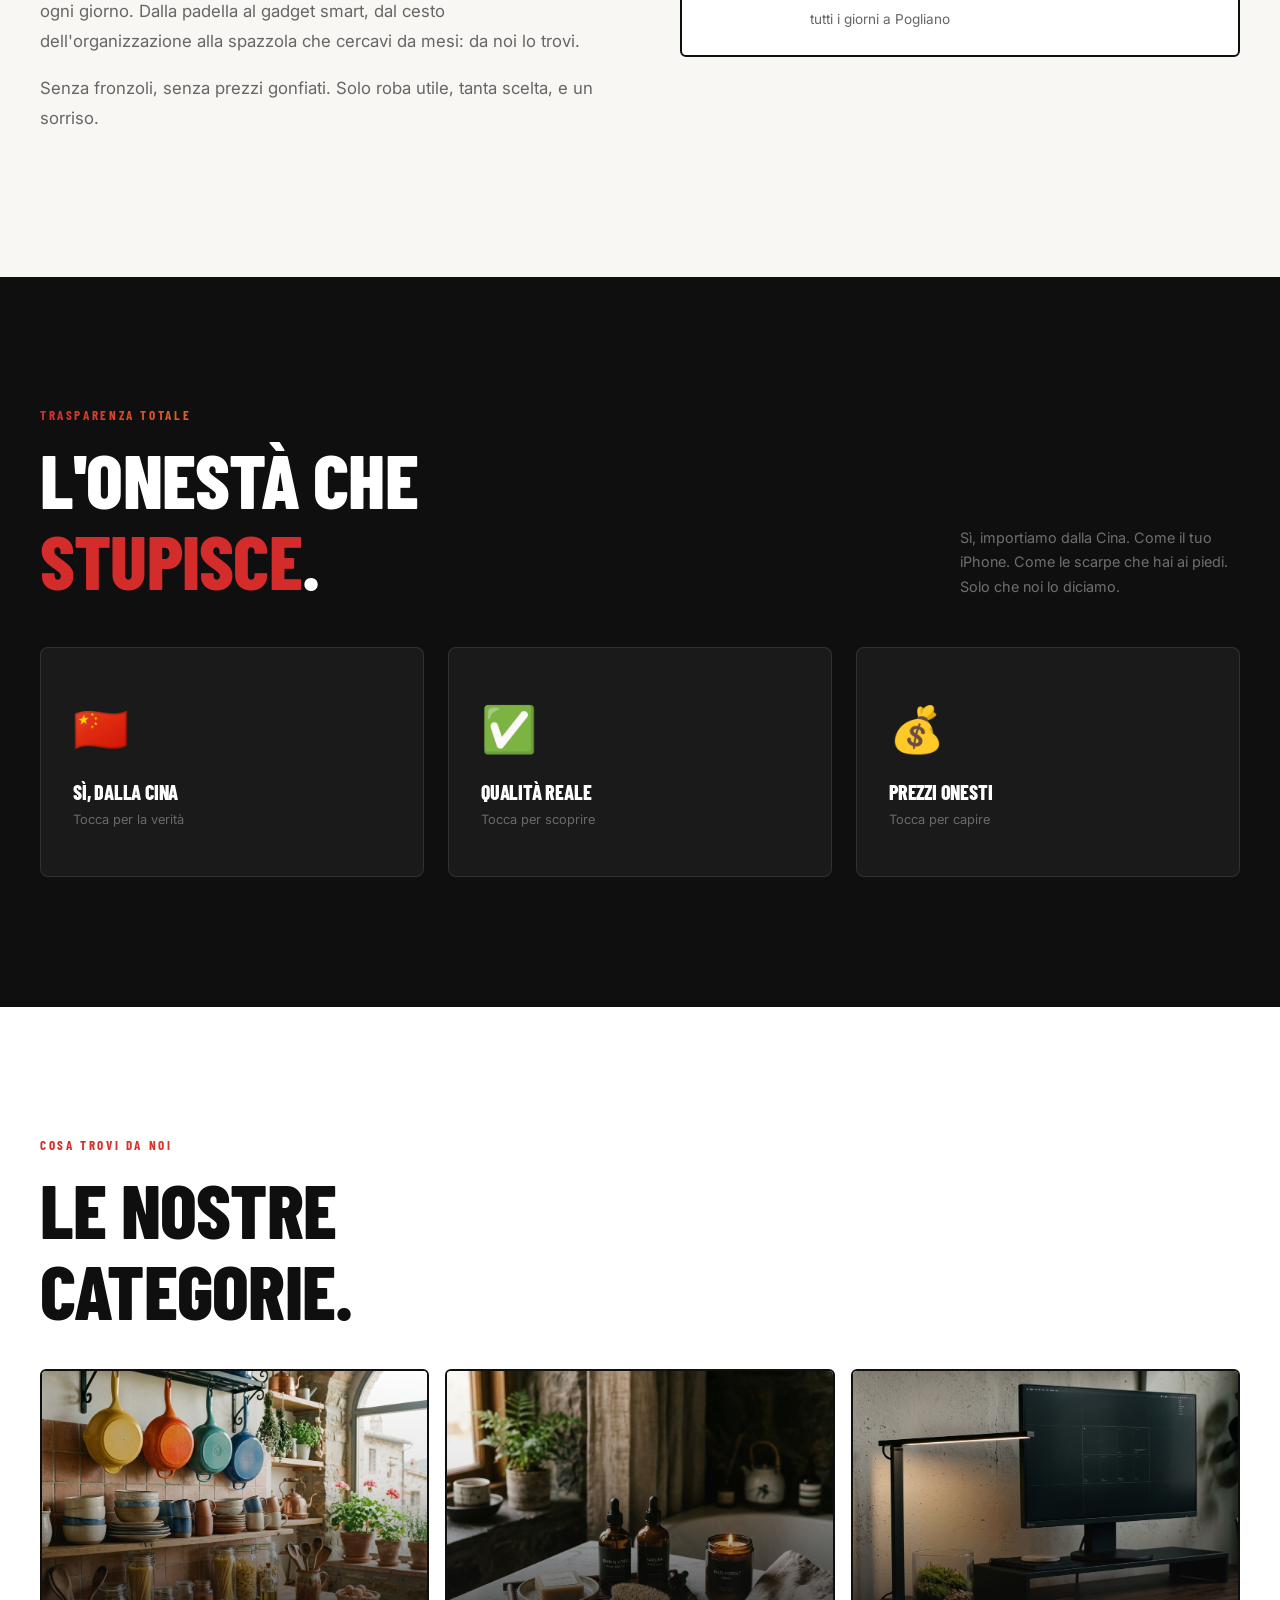
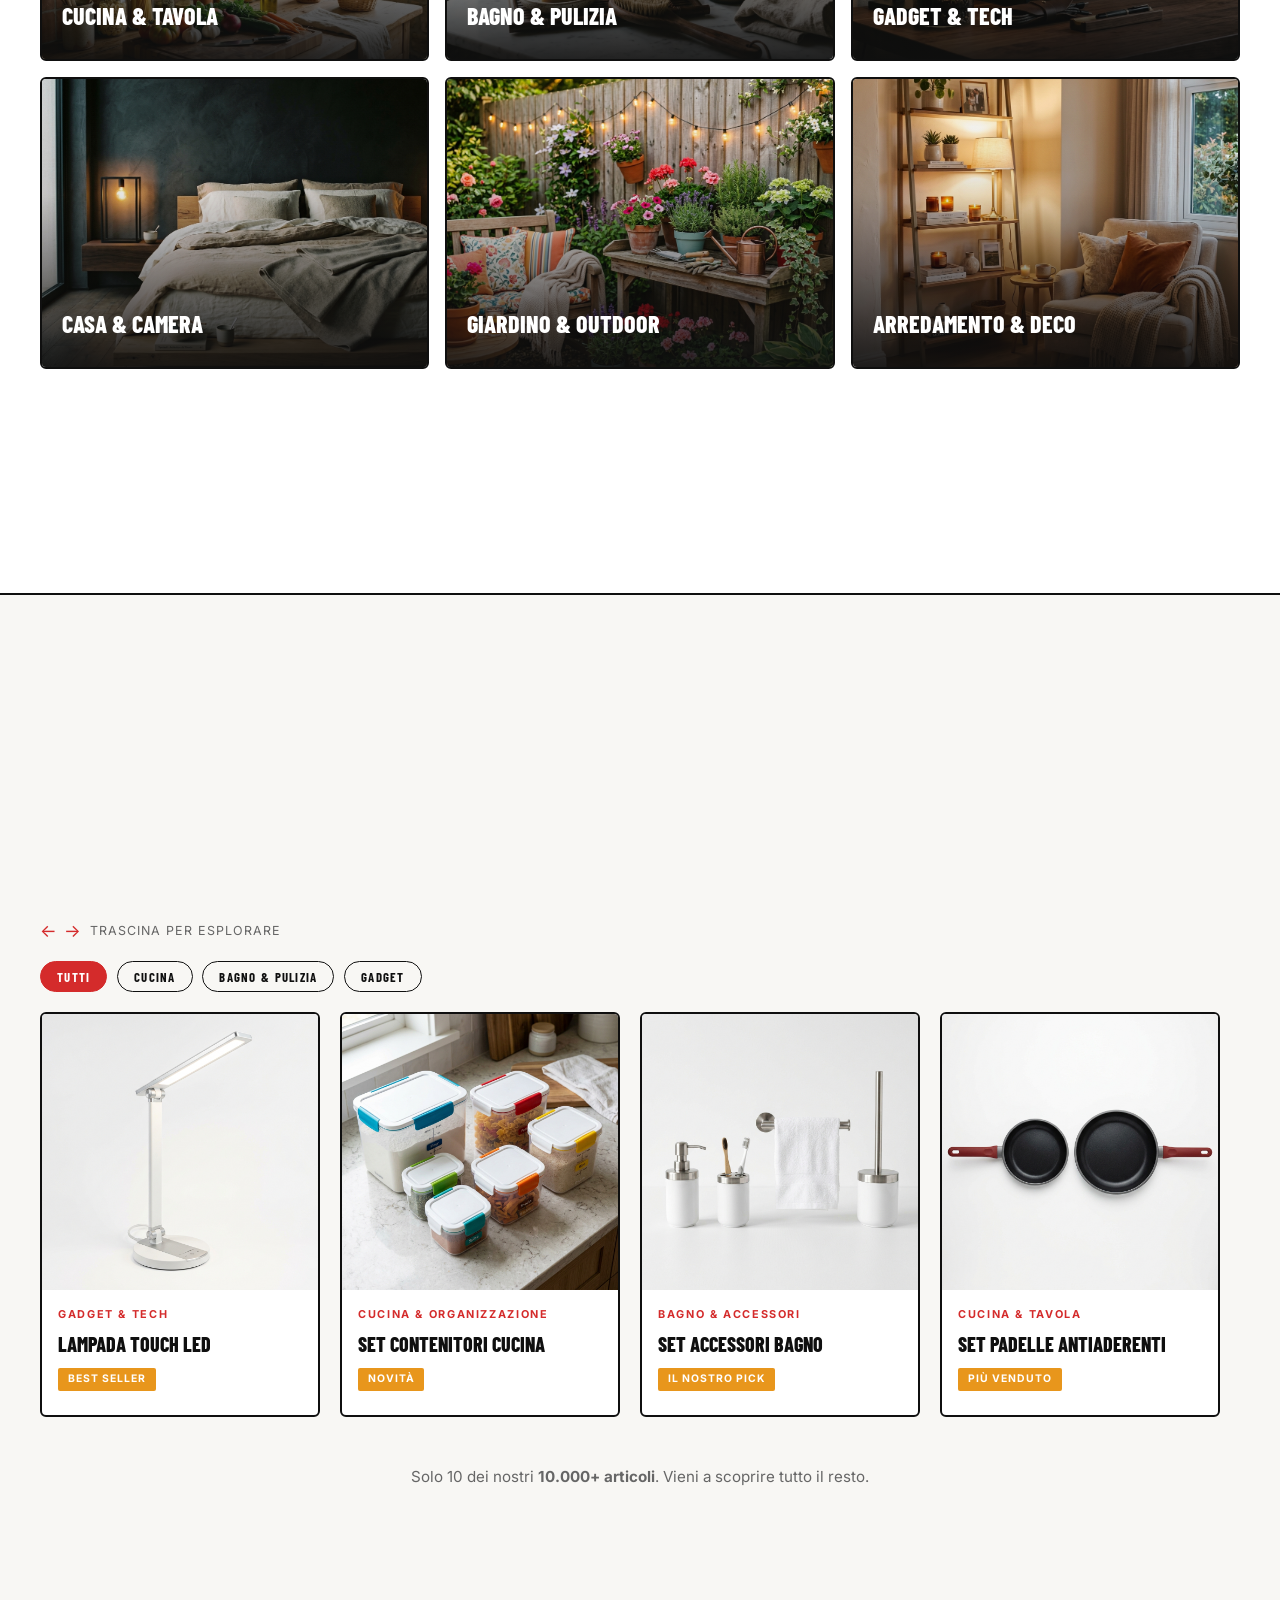
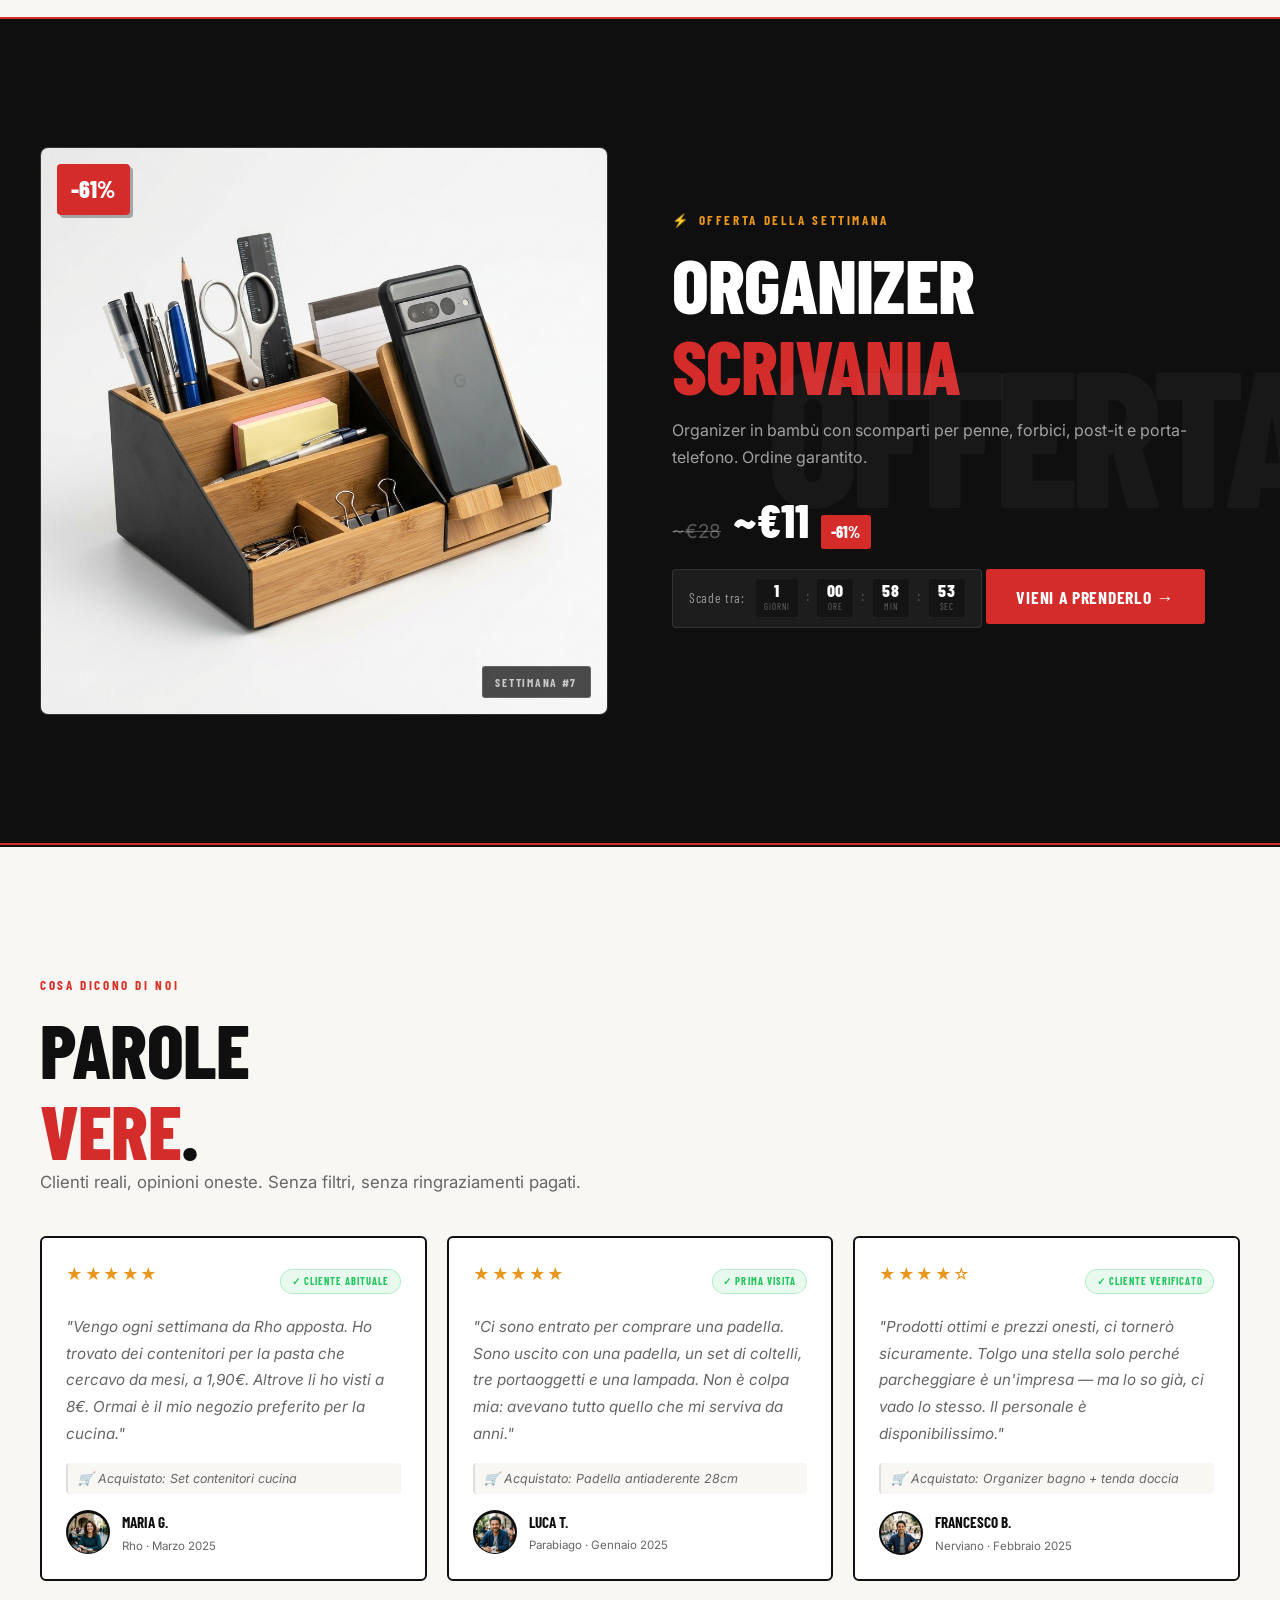
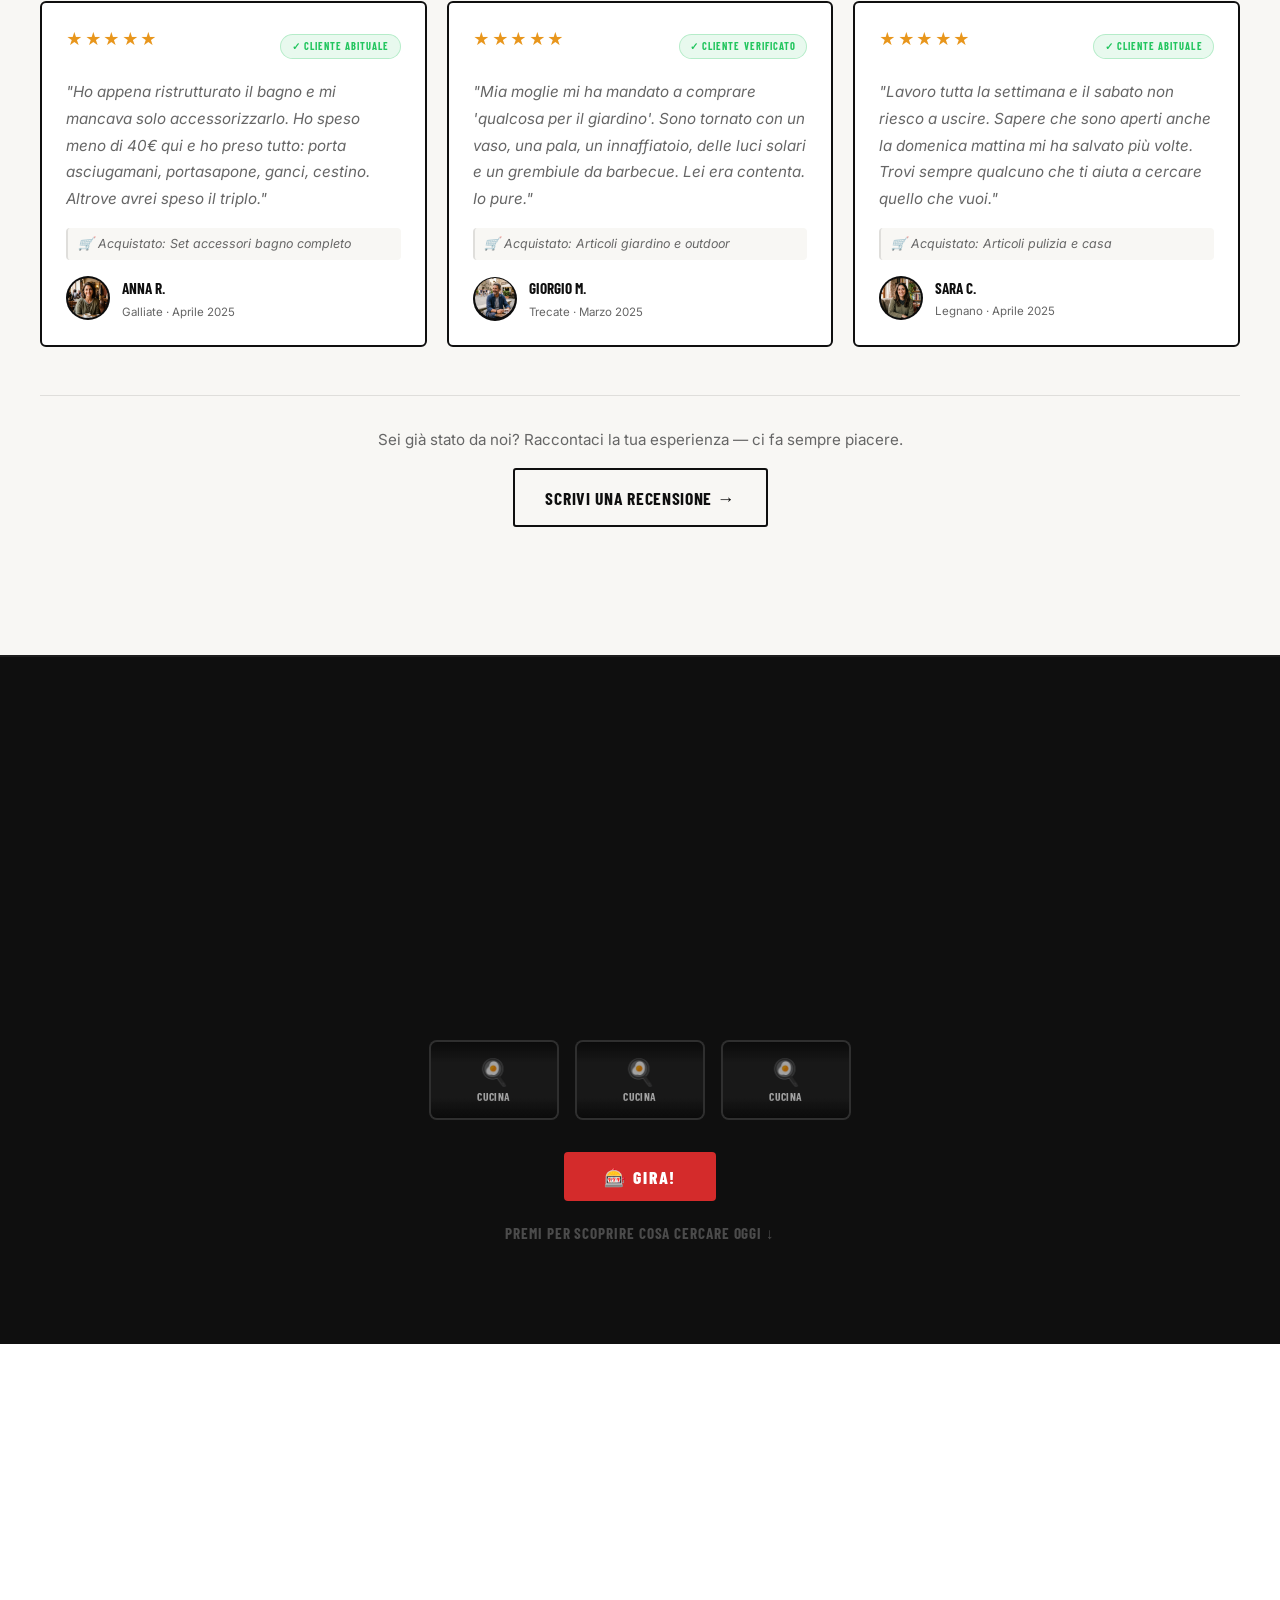
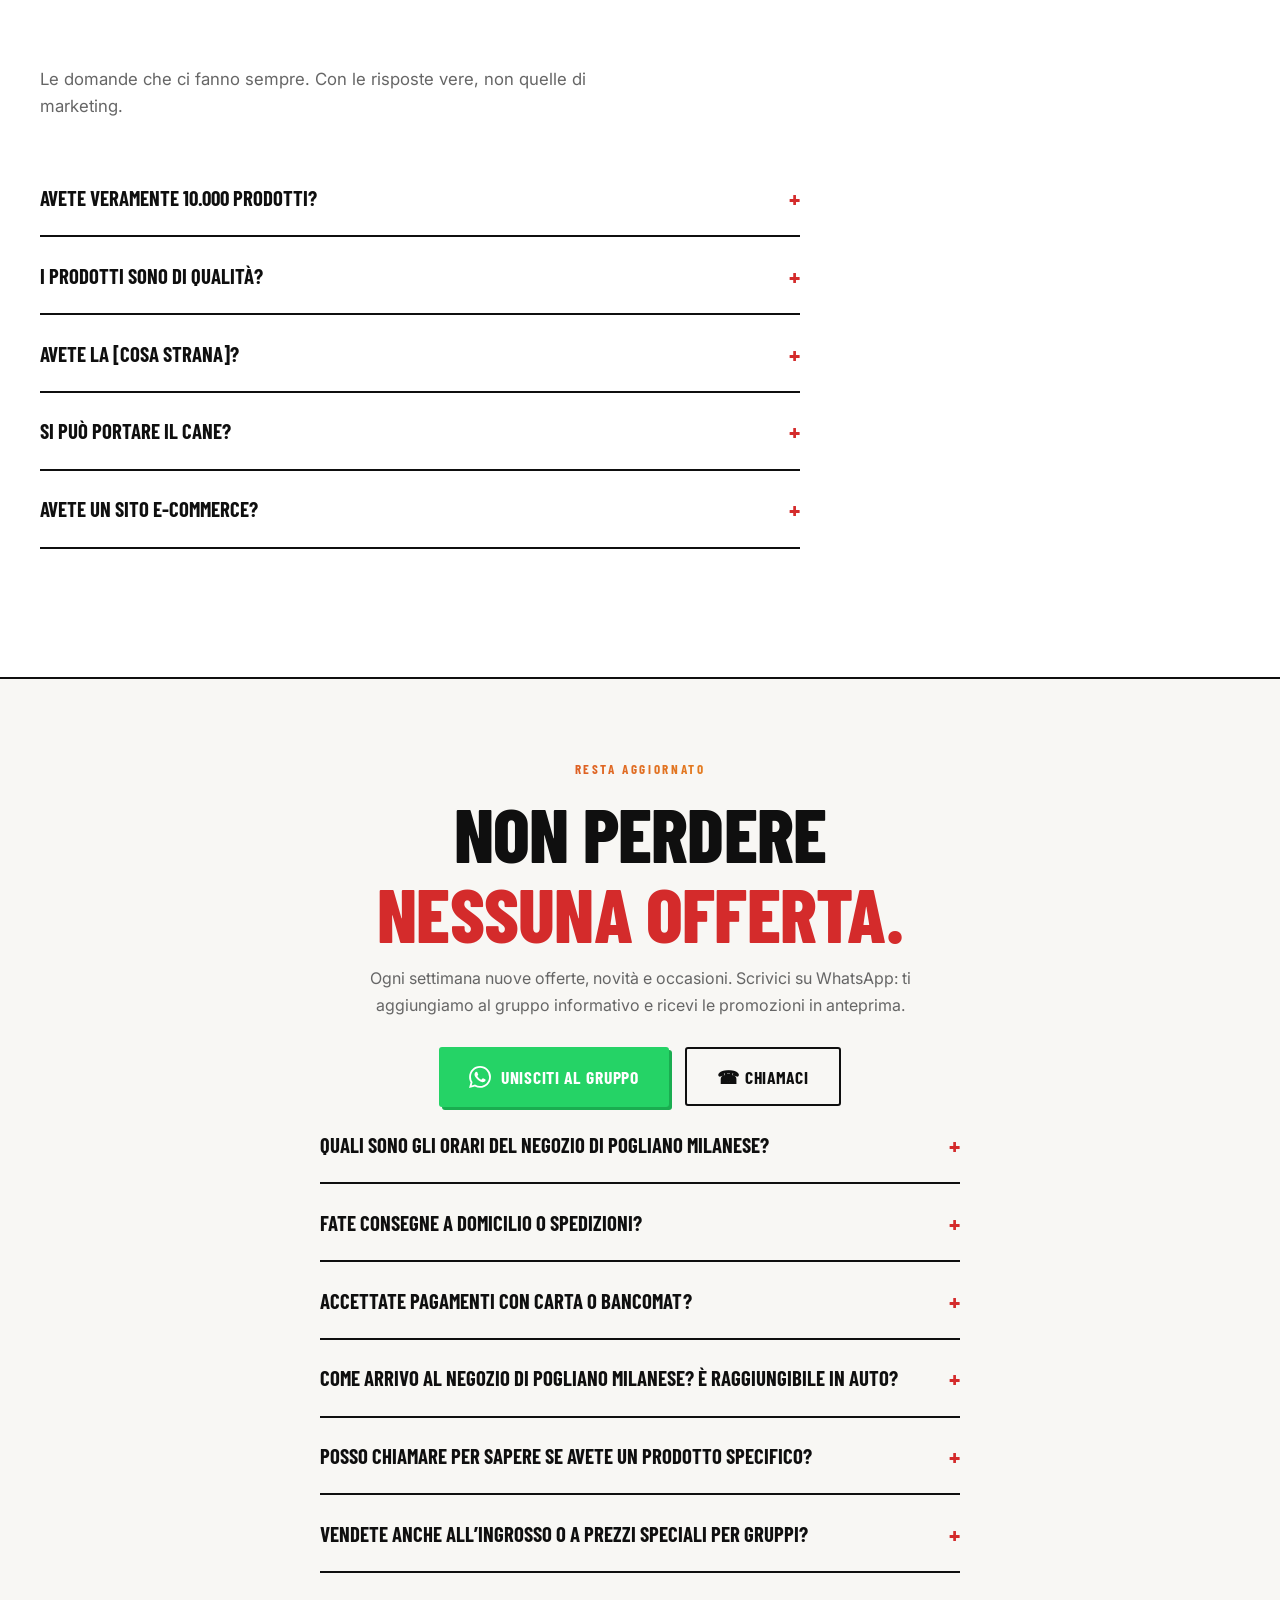
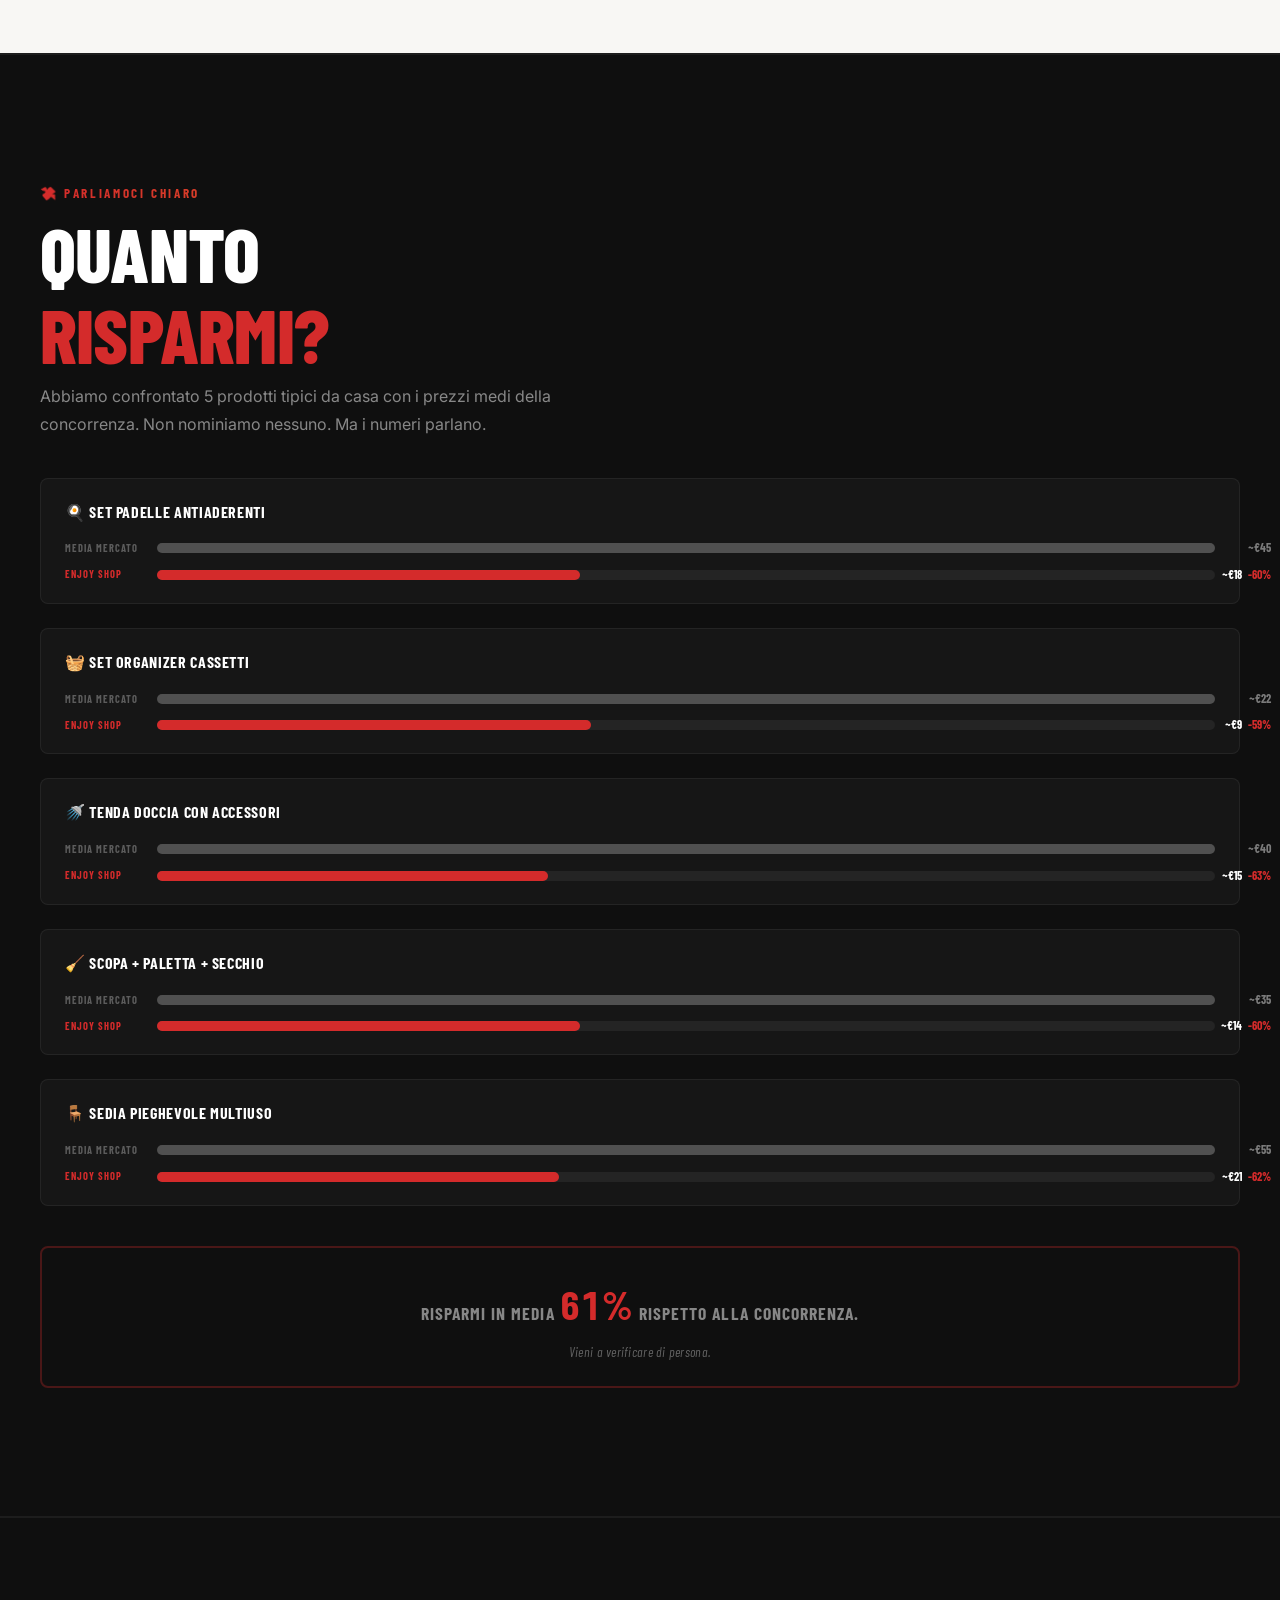
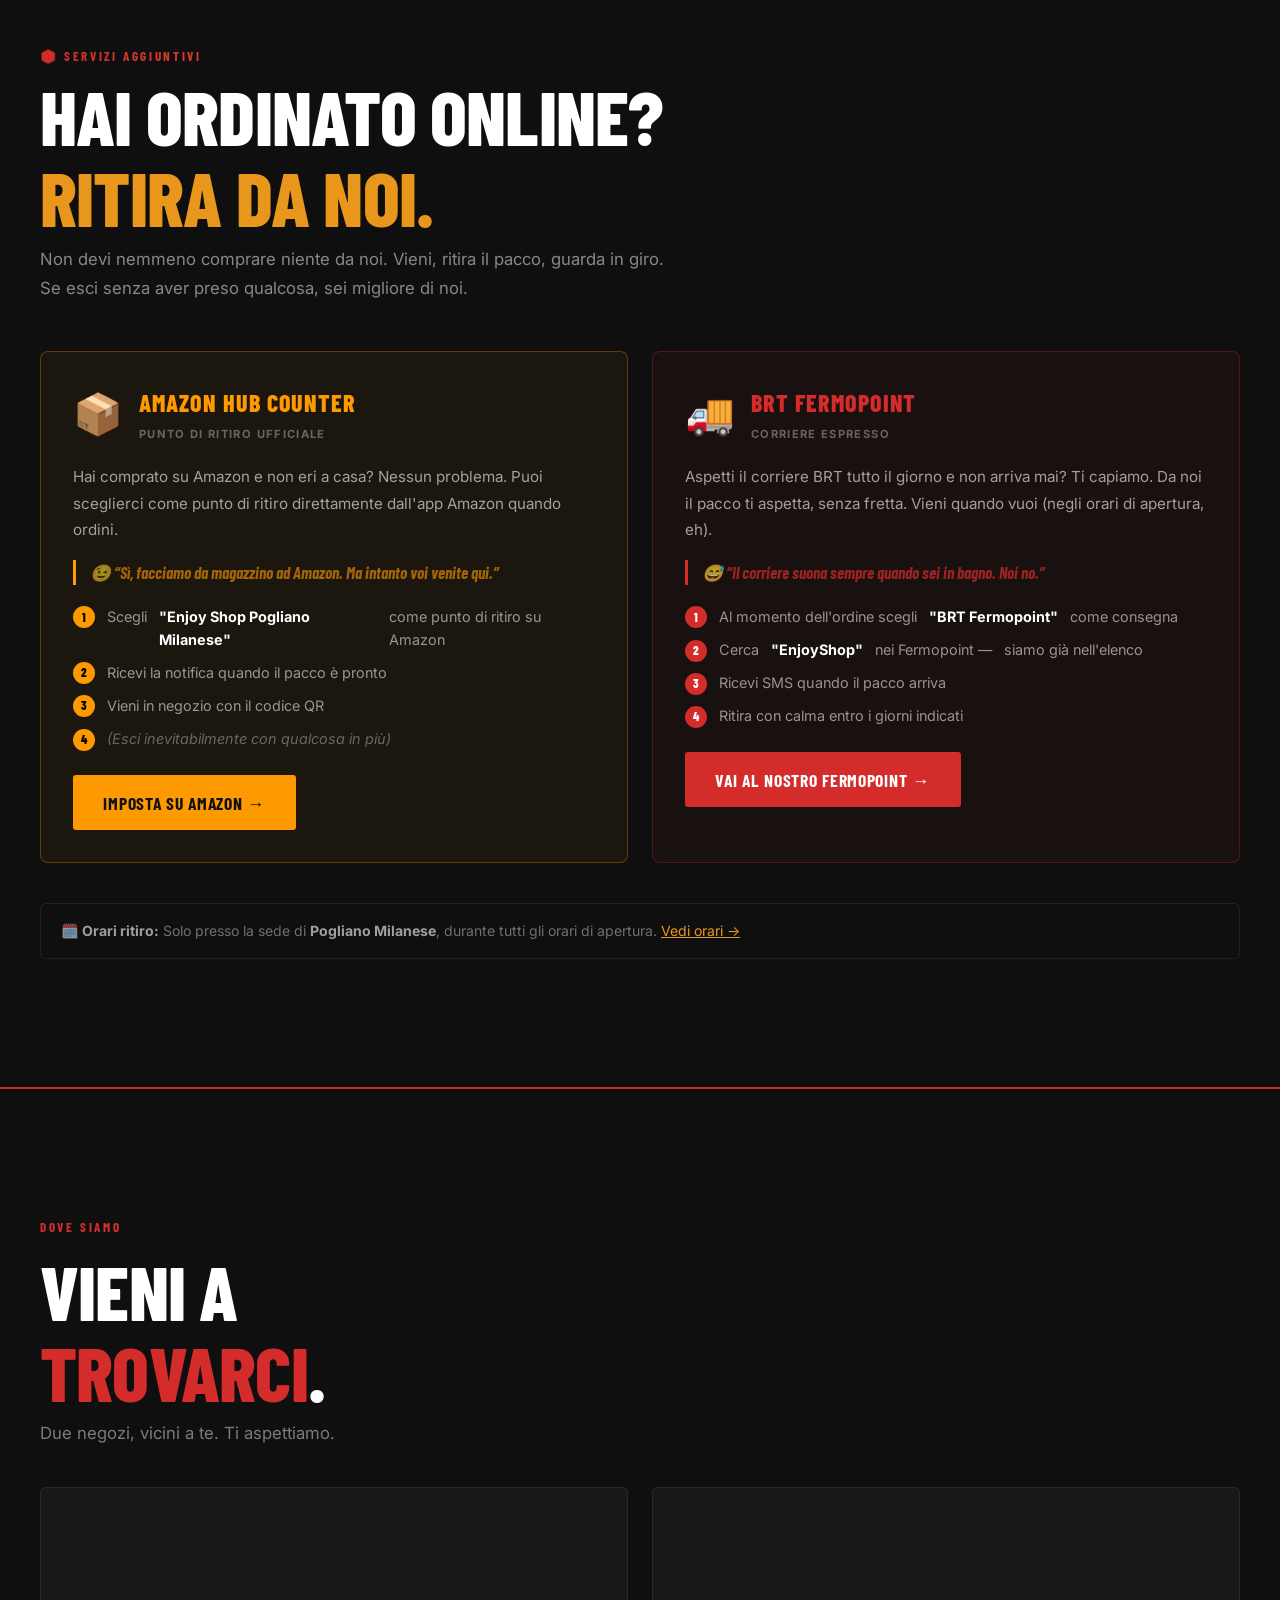
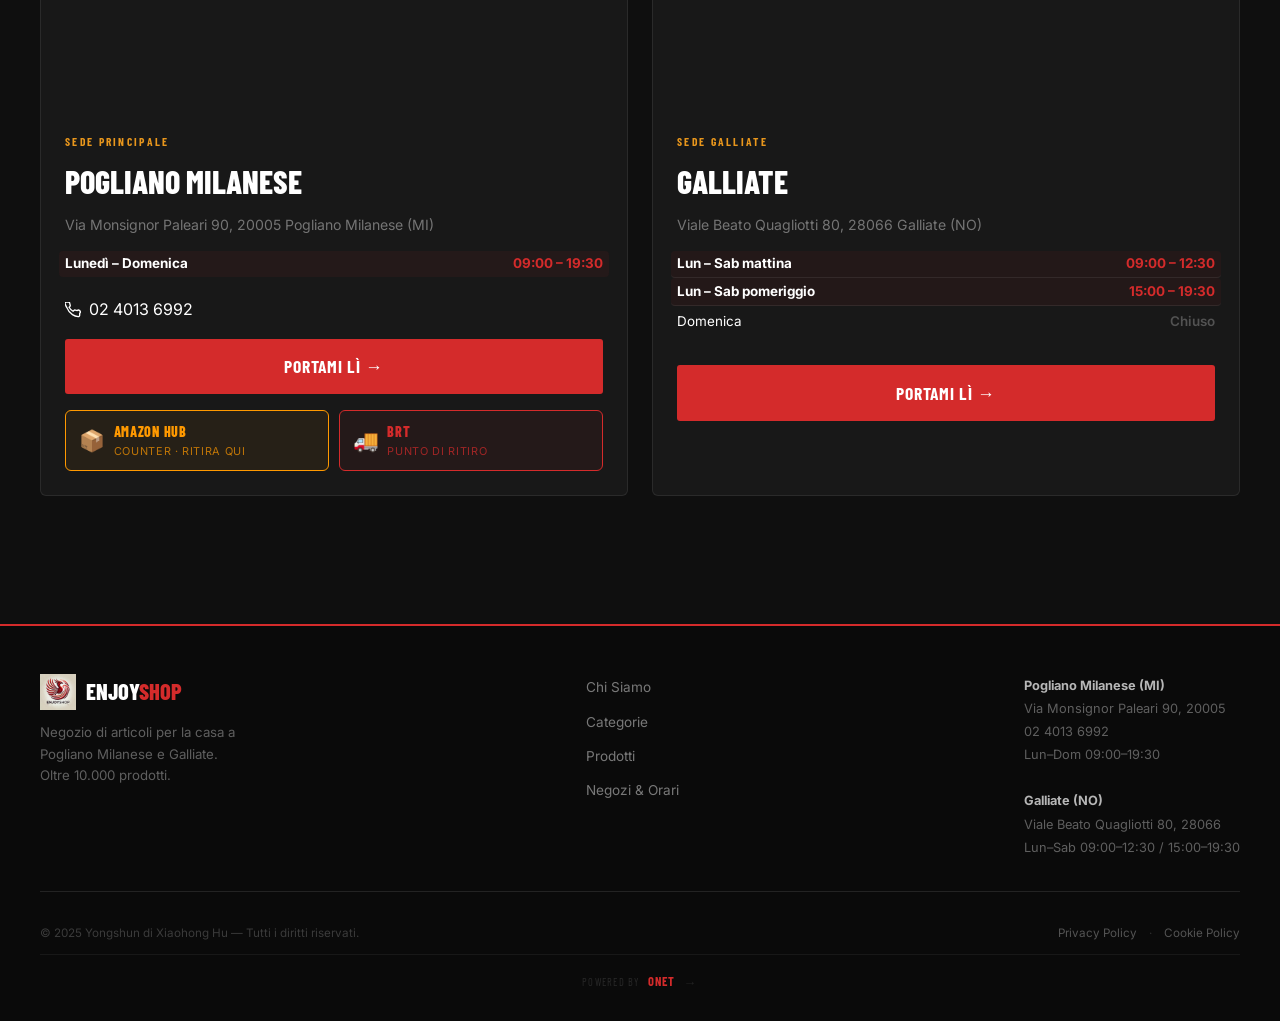
==== commit 3798f15f: "feat: Offerta della Settimana (weekly rotation + countdown), 6 nuove FAQ SEO, Newsletter WA CTA, fil" ====
--- a/index.html
+++ b/index.html
@@ -383,6 +383,12 @@
     <div class="label rv">Sempre Disponibili</div>
     <h2 id="venduti-heading" class="rv d1">I più<br>venduti.</h2>
     <p class="drag-hint">Trascina per esplorare</p>
+    <div class="prod-filter-bar" id="prod-filter-bar" role="group" aria-label="Filtra per categoria">
+      <button class="prod-filter-btn active" data-filter="all" id="filter-all">Tutti</button>
+      <button class="prod-filter-btn" data-filter="cucina" id="filter-cucina">Cucina</button>
+      <button class="prod-filter-btn" data-filter="bagno" id="filter-bagno">Bagno &amp; Pulizia</button>
+      <button class="prod-filter-btn" data-filter="gadget" id="filter-gadget">Gadget</button>
+    </div>
     <div class="drag-scroll" id="drag-scroll">
       <article class="prod-card" id="prod-1">
         <div class="prod-img"><img src="assets/images/product-1.png" alt="Lampada Touch LED" loading="lazy"></div>
@@ -471,6 +477,40 @@
   </div>
 </section>
 
+<!-- ═══ OFFERTA DELLA SETTIMANA ═══ -->
+<section id="offerta" aria-labelledby="offerta-heading">
+  <div class="container">
+    <div class="offerta-grid">
+      <div class="offerta-img-wrap rv">
+        <img src="assets/images/product-padelle.png" alt="Offerta della settimana" id="offerta-img" loading="lazy">
+        <div class="offerta-discount-badge" id="offerta-pct-badge">-60%</div>
+        <div class="offerta-week-tag">Settimana #<span id="offerta-week-num"></span></div>
+      </div>
+      <div class="offerta-content rv d1">
+        <div class="offerta-label">Offerta della Settimana</div>
+        <h2 id="offerta-heading"><span id="offerta-name">Set Padelle<br><em>Antiaderenti</em></span></h2>
+        <p class="offerta-desc" id="offerta-desc">Due padelle antiaderenti 20cm + 28cm, coperchio incluso. Fondo spesso, manici ergonomici in silicone. Ideali per cucinare ogni giorno.</p>
+        <div class="offerta-pricing">
+          <span class="offerta-old" id="offerta-old">~&euro;45</span>
+          <span class="offerta-price" id="offerta-price">~&euro;18</span>
+          <span class="offerta-pct" id="offerta-pct-label">-60%</span>
+        </div>
+        <div class="offerta-countdown">
+          Scade tra:&nbsp;
+          <span class="cd-block"><span class="cd-num" id="cd-days">0</span><span class="cd-lab">giorni</span></span>
+          <span class="cd-sep">:</span>
+          <span class="cd-block"><span class="cd-num" id="cd-hours">0</span><span class="cd-lab">ore</span></span>
+          <span class="cd-sep">:</span>
+          <span class="cd-block"><span class="cd-num" id="cd-min">0</span><span class="cd-lab">min</span></span>
+          <span class="cd-sep">:</span>
+          <span class="cd-block"><span class="cd-num" id="cd-sec">0</span><span class="cd-lab">sec</span></span>
+        </div>
+        <a href="#negozi" class="btn btn-red btn-mag" id="offerta-cta-btn">Vieni a prenderlo &rarr;</a>
+      </div>
+    </div>
+  </div>
+</section>
+
 <!-- ═══ RECENSIONI ═══ -->
 <section id="reviews" aria-labelledby="reviews-heading">
   <div class="container">
@@ -626,6 +666,48 @@
       <div class="faq-item">
         <button class="faq-q" aria-expanded="false" id="fq5">Avete un sito e-commerce? <span class="faq-icon" aria-hidden="true">+</span></button>
         <div class="faq-a" role="region" aria-labelledby="fq5"><div class="faq-a-inner">No. E ne siamo fieri. Con 10.000 prodotti, catalogarli tutti online richiederebbe un team di 50 persone e un anno di lavoro. <em>Vieni in negozio: è più divertente.</em></div></div>
+      </div>
+    </div>
+  </div>
+</section>
+
+<!-- ═══ NEWSLETTER / WA CTA ═══ -->
+<section id="newsletter" aria-labelledby="newsletter-heading">
+  <div class="container">
+    <div class="newsletter-inner">
+      <div class="label rv">Resta Aggiornato</div>
+      <h2 id="newsletter-heading" class="rv d1">Non perdere<br><em>nessuna offerta.</em></h2>
+      <p class="rv d2">Ogni settimana nuove offerte, novit&agrave; e occasioni. Scrivici su WhatsApp: ti aggiungiamo al gruppo informativo e ricevi le promozioni in anteprima.</p>
+      <div class="newsletter-actions rv d3">
+        <a href="https://wa.me/390240136992?text=Ciao%21%20Vorrei%20essere%20aggiunto%20al%20gruppo%20offerte%20%F0%9F%9B%8D%EF%B8%8F" target="_blank" rel="noopener noreferrer" class="newsletter-wa-btn" id="newsletter-wa-btn">
+          <svg viewBox="0 0 24 24" aria-hidden="true"><path d="M17.472 14.382c-.297-.149-1.758-.867-2.03-.967-.273-.099-.471-.148-.67.15-.197.297-.767.966-.94 1.164-.173.199-.347.223-.644.075-.297-.15-1.255-.463-2.39-1.475-.883-.788-1.48-1.761-1.653-2.059-.173-.297-.018-.458.13-.606.134-.133.298-.347.446-.52.149-.174.198-.298.298-.497.099-.198.05-.371-.025-.52-.075-.149-.669-1.612-.916-2.207-.242-.579-.487-.5-.669-.51-.173-.008-.371-.01-.57-.01-.198 0-.52.074-.792.372-.272.297-1.04 1.016-1.04 2.479 0 1.462 1.065 2.875 1.213 3.074.149.198 2.096 3.2 5.077 4.487.709.306 1.262.489 1.694.625.712.227 1.36.195 1.871.118.571-.085 1.758-.719 2.006-1.413.248-.694.248-1.289.173-1.413-.074-.124-.272-.198-.57-.347m-5.421 7.403h-.004a9.87 9.87 0 01-5.031-1.378l-.361-.214-3.741.982.998-3.648-.235-.374a9.86 9.86 0 01-1.51-5.26c.001-5.45 4.436-9.884 9.888-9.884 2.64 0 5.122 1.03 6.988 2.898a9.825 9.825 0 012.893 6.994c-.003 5.45-4.437 9.884-9.885 9.884m8.413-18.297A11.815 11.815 0 0012.05 0C5.495 0 .16 5.335.157 11.892c0 2.096.547 4.142 1.588 5.945L.057 24l6.305-1.654a11.882 11.882 0 005.683 1.448h.005c6.554 0 11.89-5.335 11.893-11.893a11.821 11.821 0 00-3.48-8.413z"/></svg>
+          Unisciti al Gruppo
+        </a>
+        <a href="tel:+390240136992" class="btn btn-outline btn-mag" id="newsletter-call-btn">&#9742; Chiamaci</a>
+      </div>
+      <div class="faq-item">
+        <button class="faq-q" aria-expanded="false" id="fq6">Quali sono gli orari del negozio di Pogliano Milanese? <span class="faq-icon" aria-hidden="true">+</span></button>
+        <div class="faq-a" role="region" aria-labelledby="fq6"><div class="faq-a-inner">Lunedi&agrave; &ndash; Domenica, 09:00 &ndash; 19:30 <em>senza pausa</em>. S&igrave;, anche la domenica. Anche a Natale ci siamo quasi sempre. Controlla sempre il badge &ldquo;Aperto ora&rdquo; in cima alla pagina.</div></div>
+      </div>
+      <div class="faq-item">
+        <button class="faq-q" aria-expanded="false" id="fq7">Fate consegne a domicilio o spedizioni? <span class="faq-icon" aria-hidden="true">+</span></button>
+        <div class="faq-a" role="region" aria-labelledby="fq7"><div class="faq-a-inner">No. Non facciamo e-commerce n&eacute; consegne. Siamo un negozio fisico &mdash; ma c&apos;&egrave; un motivo: vuoi trovare quel prodotto strano a &euro;2,90 che <em>non trovi online</em>? Solo venendo in negozio.</div></div>
+      </div>
+      <div class="faq-item">
+        <button class="faq-q" aria-expanded="false" id="fq8">Accettate pagamenti con carta o bancomat? <span class="faq-icon" aria-hidden="true">+</span></button>
+        <div class="faq-a" role="region" aria-labelledby="fq8"><div class="faq-a-inner">S&igrave;. Carta di credito, bancomat, Satispay. E ovviamente contanti. Non accettiamo assegni &mdash; ma non li accetta pi&ugrave; nessuno.</div></div>
+      </div>
+      <div class="faq-item">
+        <button class="faq-q" aria-expanded="false" id="fq9">Come arrivo al negozio di Pogliano Milanese? &Egrave; raggiungibile in auto? <span class="faq-icon" aria-hidden="true">+</span></button>
+        <div class="faq-a" role="region" aria-labelledby="fq9"><div class="faq-a-inner">Siamo in <em>Via Monsignor Paleari 90, Pogliano Milanese (MI)</em>. Parcheggio in zona &mdash; non vicinissimo, ma si trova. Da Rho, Nerviano, Parabiago siamo a 5&ndash;10 minuti. Usa Google Maps per le indicazioni.</div></div>
+      </div>
+      <div class="faq-item">
+        <button class="faq-q" aria-expanded="false" id="fq10">Posso chiamare per sapere se avete un prodotto specifico? <span class="faq-icon" aria-hidden="true">+</span></button>
+        <div class="faq-a" role="region" aria-labelledby="fq10"><div class="faq-a-inner">Certamente. Chiama il <a href="tel:+390240136992">02 4013 6992</a> e descrivi cosa cerchi. Non garantiamo una risposta in tempo reale (siamo occupati a servire i clienti in negozio), ma facciamo del nostro meglio.</div></div>
+      </div>
+      <div class="faq-item">
+        <button class="faq-q" aria-expanded="false" id="fq11">Vendete anche all&rsquo;ingrosso o a prezzi speciali per gruppi? <span class="faq-icon" aria-hidden="true">+</span></button>
+        <div class="faq-a" role="region" aria-labelledby="fq11"><div class="faq-a-inner">Per ordini grandi o acquisti ricorrenti, parliamone. <em>Scrivici su WhatsApp</em> con i dettagli di cosa ti serve. Non promettiamo miracoli, ma siamo molto ragionevoli.</div></div>
       </div>
     </div>
   </div>
--- a/style.css
+++ b/style.css
@@ -1296,6 +1296,162 @@
 
 
 
-
-
-
+/* ═══════════════════════════════════════
+   OFFERTA DELLA SETTIMANA
+   ═══════════════════════════════════════ */
+#offerta{
+  padding-block:clamp(4rem,10vw,8rem);
+  background:var(--black);color:var(--white);
+  border-top:2px solid var(--red);
+  border-bottom:2px solid var(--red);
+  overflow:hidden;position:relative;
+}
+#offerta::before{
+  content:'OFFERTA';
+  position:absolute;right:-2rem;top:50%;transform:translateY(-50%);
+  font-family:var(--font-h);font-size:clamp(5rem,18vw,12rem);font-weight:800;
+  color:rgba(255,255,255,.04);letter-spacing:-.05em;pointer-events:none;
+  white-space:nowrap;line-height:1;
+}
+.offerta-grid{
+  display:grid;grid-template-columns:1fr;gap:2.5rem;
+  align-items:center;
+}
+@media(min-width:769px){.offerta-grid{grid-template-columns:1fr 1fr;gap:4rem;}}
+
+.offerta-img-wrap{
+  position:relative;border-radius:8px;overflow:hidden;
+  background:rgba(255,255,255,.05);
+  border:1px solid rgba(255,255,255,.1);
+}
+.offerta-img-wrap img{
+  width:100%;aspect-ratio:1;object-fit:cover;
+  transition:transform .6s var(--ease);
+}
+.offerta-img-wrap:hover img{transform:scale(1.04);}
+.offerta-discount-badge{
+  position:absolute;top:1rem;left:1rem;
+  background:var(--red);color:#fff;
+  font-family:var(--font-h);font-size:1.5rem;font-weight:800;
+  padding:.4rem .9rem;border-radius:4px;
+  box-shadow:3px 3px 0 rgba(0,0,0,.3);
+  animation:offertaBadge 2s ease-in-out infinite;
+}
+@keyframes offertaBadge{
+  0%,100%{transform:rotate(-3deg);}
+  50%{transform:rotate(-1deg) scale(1.05);}
+}
+.offerta-week-tag{
+  position:absolute;bottom:1rem;right:1rem;
+  background:rgba(0,0,0,.7);backdrop-filter:blur(8px);
+  border:1px solid rgba(255,255,255,.15);
+  font-family:var(--font-h);font-size:.72rem;font-weight:700;
+  letter-spacing:.15em;text-transform:uppercase;
+  color:rgba(255,255,255,.7);
+  padding:.35rem .8rem;border-radius:3px;
+}
+
+.offerta-label{
+  font-family:var(--font-h);font-size:.82rem;font-weight:700;
+  letter-spacing:.2em;text-transform:uppercase;color:var(--gold);margin-bottom:.75rem;
+  display:flex;align-items:center;gap:.5rem;
+}
+.offerta-label::before{content:'⚡';}
+#offerta h2{color:var(--white);margin-bottom:.75rem;}
+#offerta h2 em{color:var(--red);font-style:normal;}
+.offerta-desc{color:rgba(255,255,255,.6);line-height:1.7;margin-bottom:1.5rem;font-size:1rem;}
+
+.offerta-pricing{
+  display:flex;align-items:baseline;gap:.75rem;margin-bottom:1.25rem;flex-wrap:wrap;
+}
+.offerta-old{
+  font-size:1.2rem;color:rgba(255,255,255,.3);
+  text-decoration:line-through;
+}
+.offerta-price{
+  font-family:var(--font-h);font-size:3rem;font-weight:800;
+  color:var(--white);line-height:1;
+}
+.offerta-pct{
+  background:var(--red);color:#fff;
+  font-family:var(--font-h);font-size:1rem;font-weight:800;
+  padding:.25rem .65rem;border-radius:3px;
+}
+
+.offerta-countdown{
+  display:inline-flex;align-items:center;gap:.5rem;
+  background:rgba(255,255,255,.06);border:1px solid rgba(255,255,255,.1);
+  border-radius:4px;padding:.6rem 1rem;margin-bottom:1.5rem;
+  font-size:.85rem;color:rgba(255,255,255,.55);
+  font-family:var(--font-h);letter-spacing:.05em;
+}
+.offerta-countdown strong{color:var(--gold);}
+.cd-block{
+  display:inline-flex;flex-direction:column;align-items:center;
+  background:rgba(0,0,0,.3);border-radius:3px;
+  padding:.2rem .5rem;min-width:36px;
+}
+.cd-num{font-size:1.1rem;font-weight:800;color:var(--white);line-height:1;}
+.cd-lab{font-size:.55rem;color:rgba(255,255,255,.35);text-transform:uppercase;letter-spacing:.1em;}
+.cd-sep{color:rgba(255,255,255,.25);font-size:1rem;align-self:flex-start;margin-top:.2rem;}
+
+/* Dark mode override (section stays dark) */
+[data-theme="dark"] #offerta{background:#0a0a0a;}
+[data-theme="dark"] #offerta h2{color:#e8e8e8;}
+
+/* ═══════════════════════════════════════
+   NEWSLETTER / WA CTA
+   ═══════════════════════════════════════ */
+#newsletter{
+  padding-block:clamp(3rem,7vw,5rem);
+  background:var(--cream);
+  border-top:2px solid var(--black);
+}
+.newsletter-inner{
+  max-width:640px;margin:0 auto;text-align:center;
+}
+.newsletter-inner .label{margin-bottom:.75rem;}
+.newsletter-inner h2{margin-bottom:.75rem;}
+.newsletter-inner h2 em{color:var(--red);font-style:normal;}
+.newsletter-inner p{color:var(--muted);line-height:1.7;margin-bottom:1.75rem;font-size:1rem;}
+.newsletter-actions{display:flex;gap:1rem;justify-content:center;flex-wrap:wrap;}
+.newsletter-wa-btn{
+  display:inline-flex;align-items:center;gap:.6rem;
+  background:#25D366;color:#fff;
+  font-family:var(--font-h);font-size:1.1rem;font-weight:700;
+  letter-spacing:.04em;text-transform:uppercase;
+  padding:.85rem 1.9rem;border-radius:3px;
+  transition:.3s var(--ease);box-shadow:3px 3px 0 #1aad50;
+}
+.newsletter-wa-btn:hover{transform:translateY(-2px);background:#1aad50;}
+.newsletter-wa-btn svg{width:22px;height:22px;fill:currentColor;}
+[data-theme="dark"] #newsletter{background:#161616;border-top-color:rgba(255,255,255,.1);}
+
+/* ═══════════════════════════════════════
+   PRODUCT CATEGORY FILTER PILLS
+   ═══════════════════════════════════════ */
+.prod-filter-bar{
+  display:flex;gap:.6rem;flex-wrap:wrap;margin-bottom:1.25rem;
+}
+.prod-filter-btn{
+  font-family:var(--font-h);font-size:.8rem;font-weight:700;
+  letter-spacing:.1em;text-transform:uppercase;
+  padding:.4rem 1rem;border-radius:50px;
+  border:1.5px solid var(--black);
+  color:var(--black);background:transparent;cursor:pointer;
+  transition:.25s var(--ease);white-space:nowrap;
+}
+.prod-filter-btn:hover,.prod-filter-btn.active{
+  background:var(--red);color:#fff;border-color:var(--red);
+}
+[data-theme="dark"] .prod-filter-btn{border-color:rgba(255,255,255,.2);color:#e8e8e8;}
+[data-theme="dark"] .prod-filter-btn:hover,[data-theme="dark"] .prod-filter-btn.active{
+  background:var(--red);color:#fff;border-color:var(--red);
+}
+.prod-card{transition:transform .3s var(--ease),box-shadow .3s,opacity .3s,max-height .4s;}
+.prod-card.hidden{opacity:0;pointer-events:none;flex:0 0 0;overflow:hidden;padding:0;border:none;margin:0;}
+
+/* ═══════════════════════════════════════
+   HERO PARALLAX
+   ═══════════════════════════════════════ */
+.hero-img-wrap img{will-change:transform;}
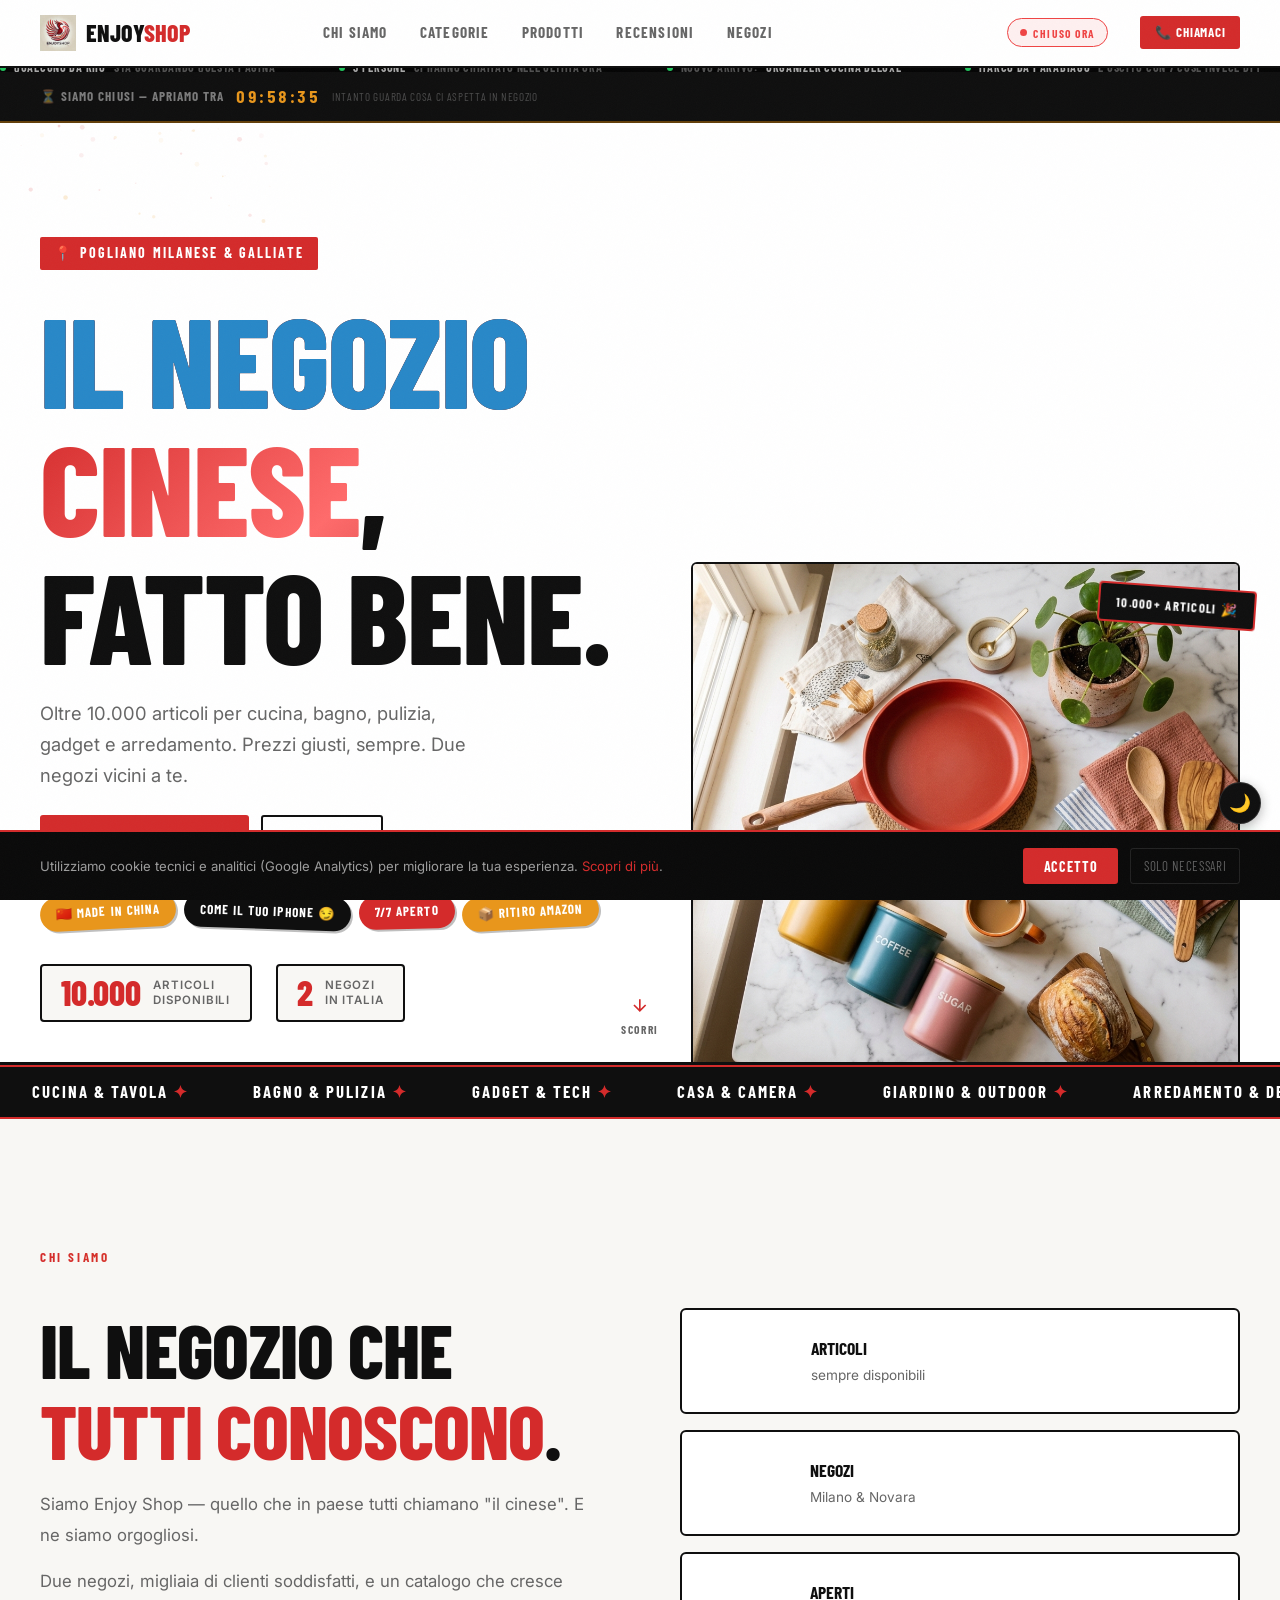
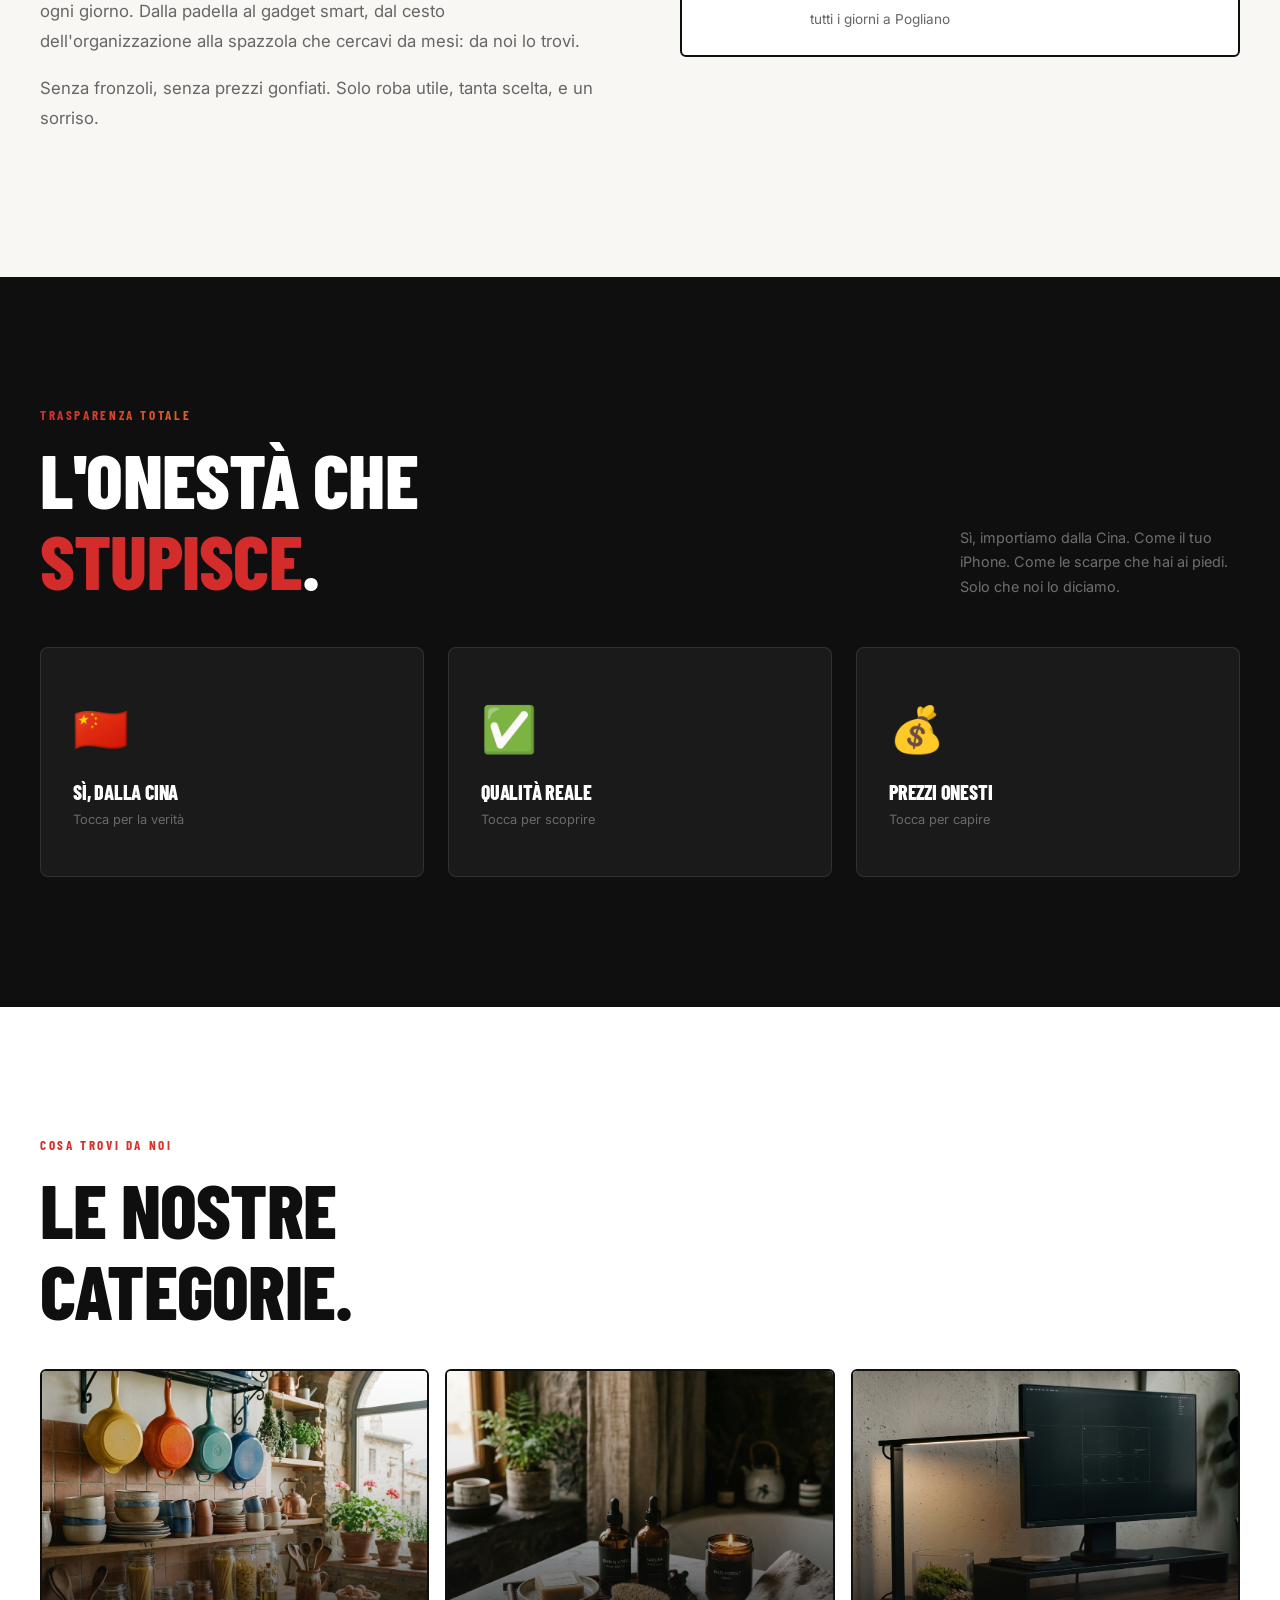
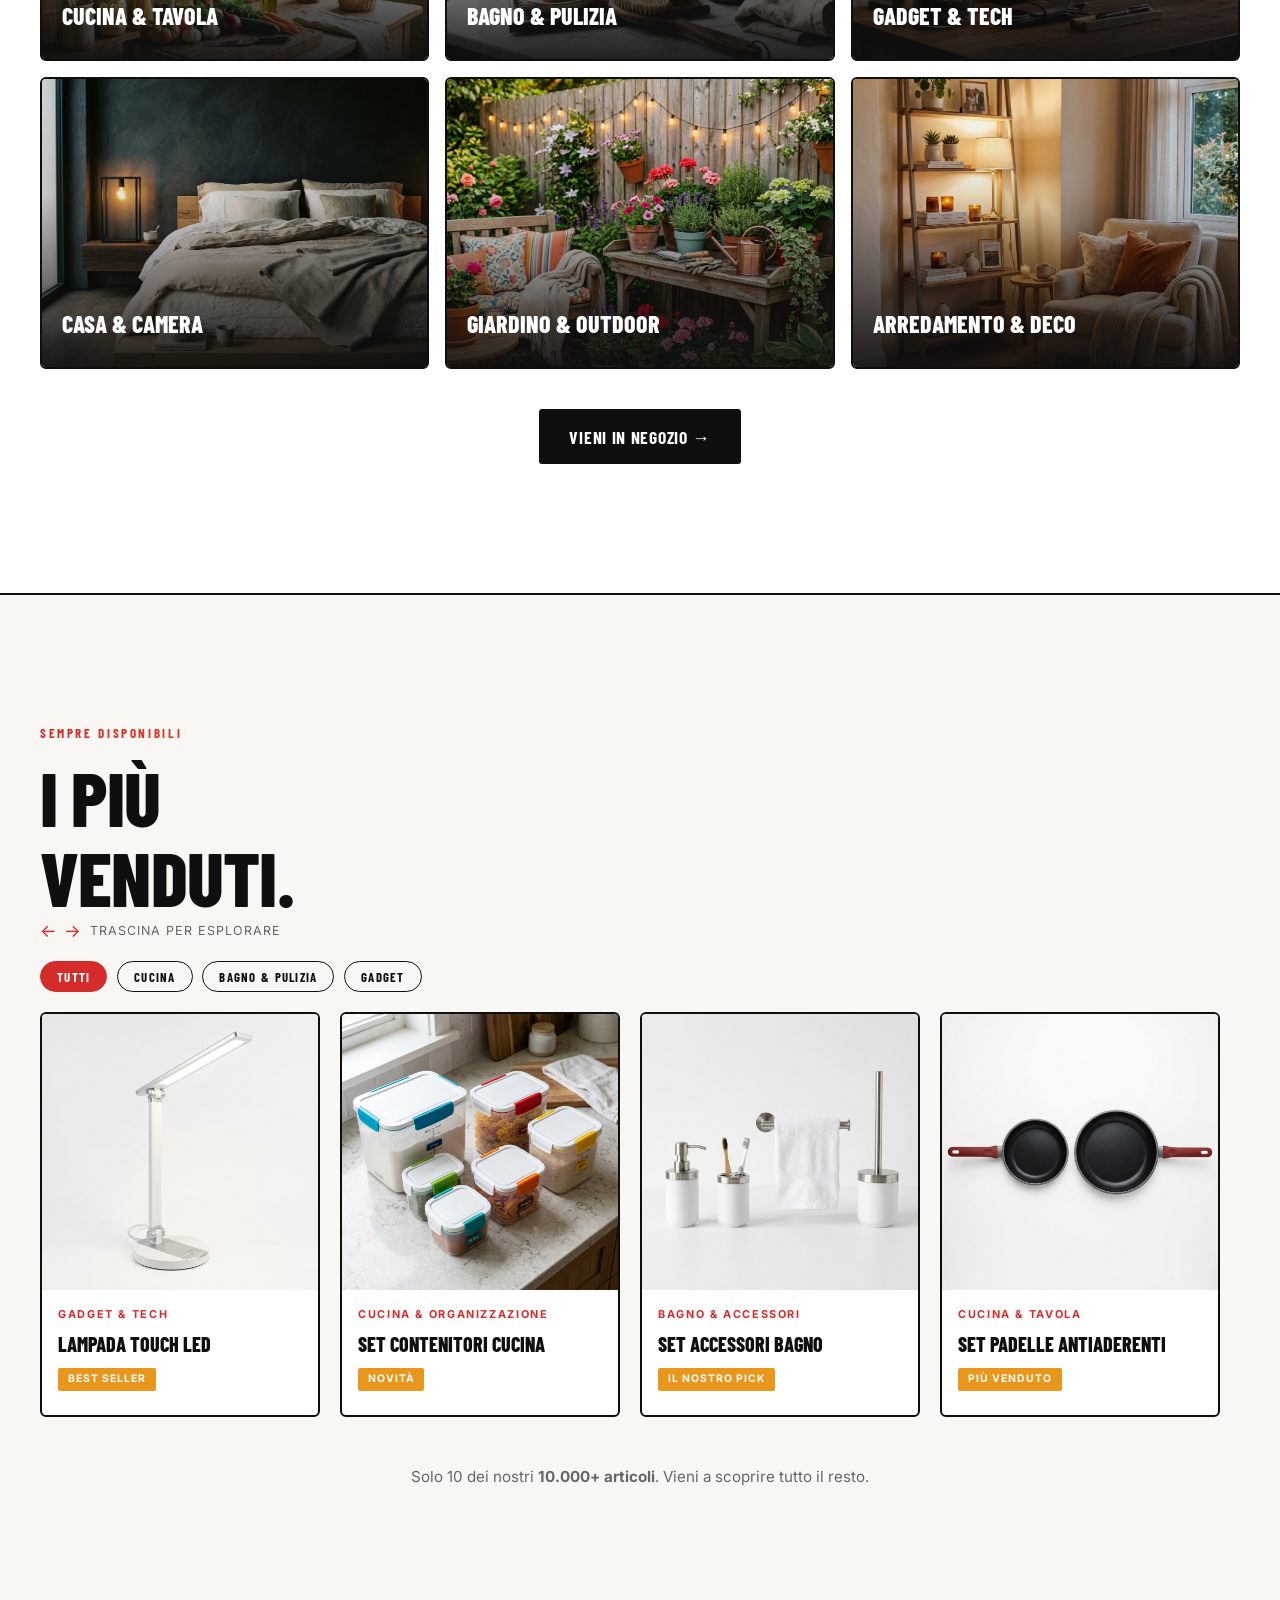
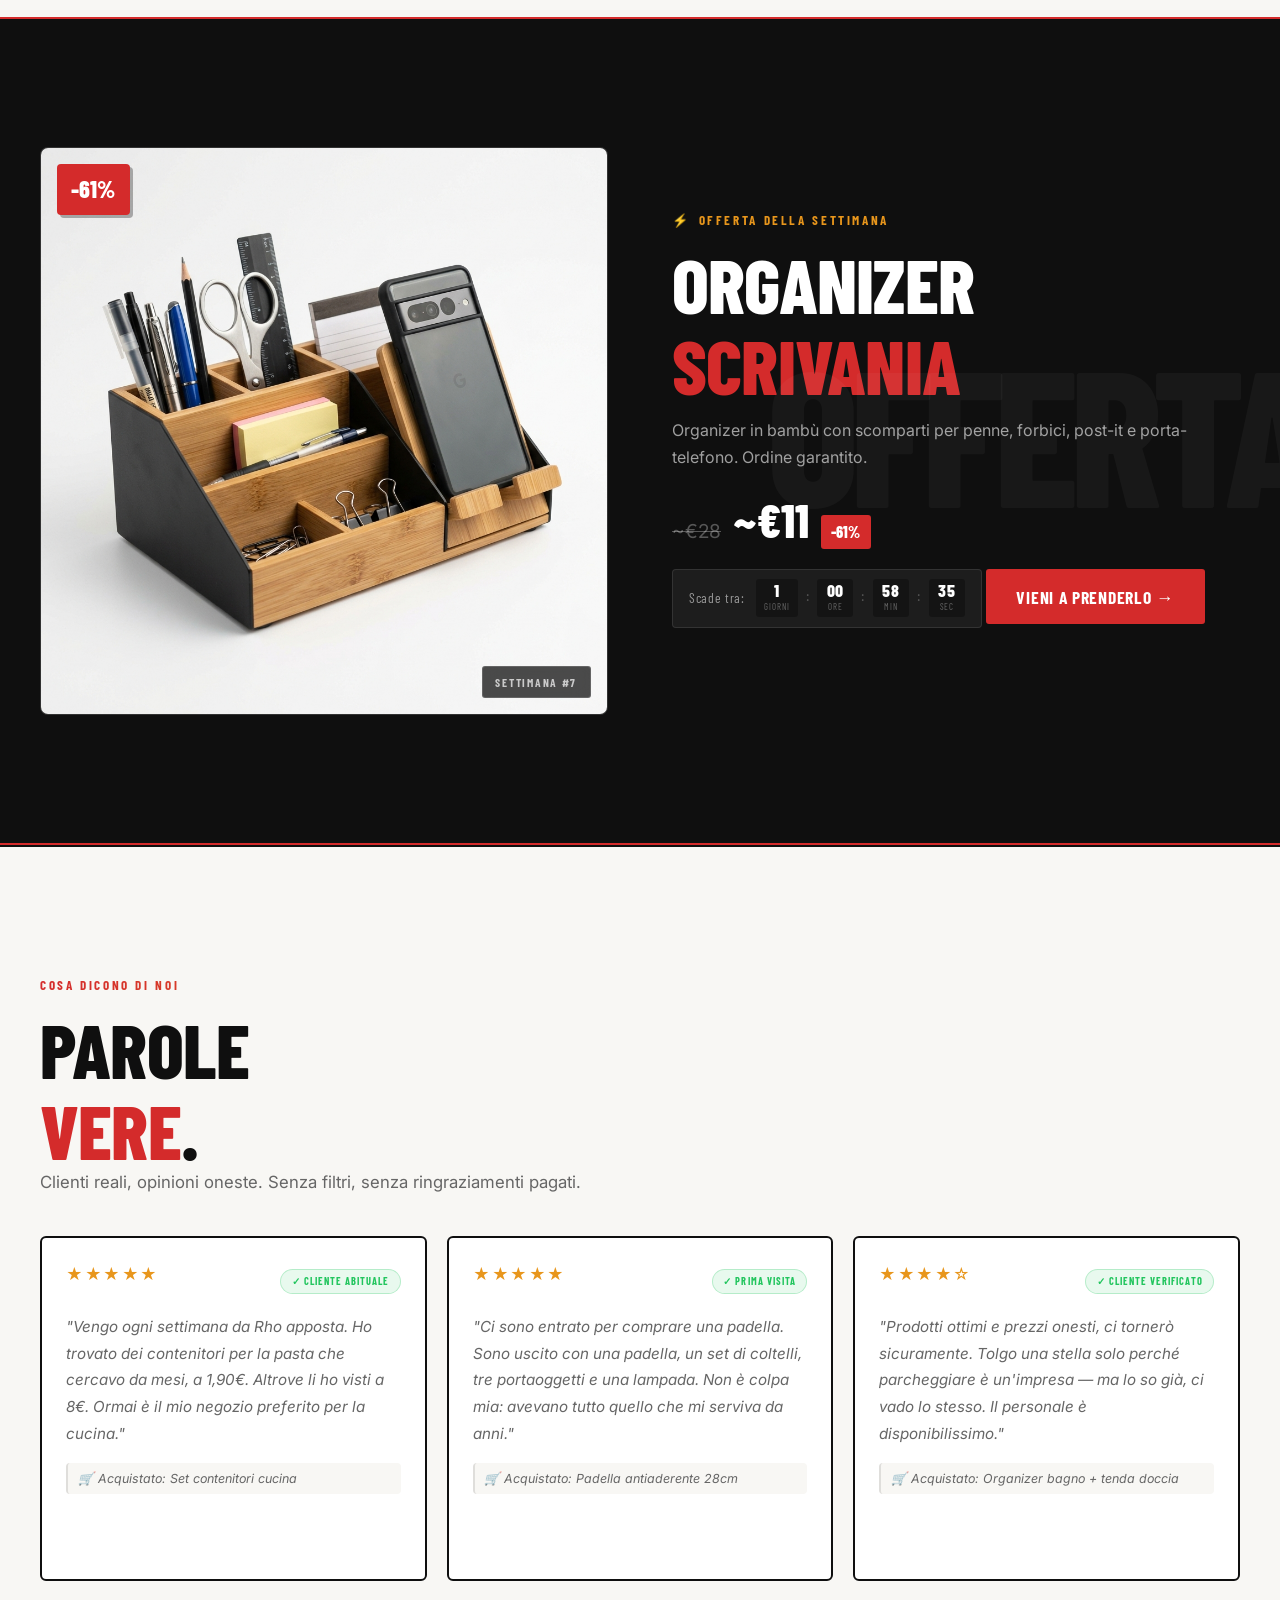
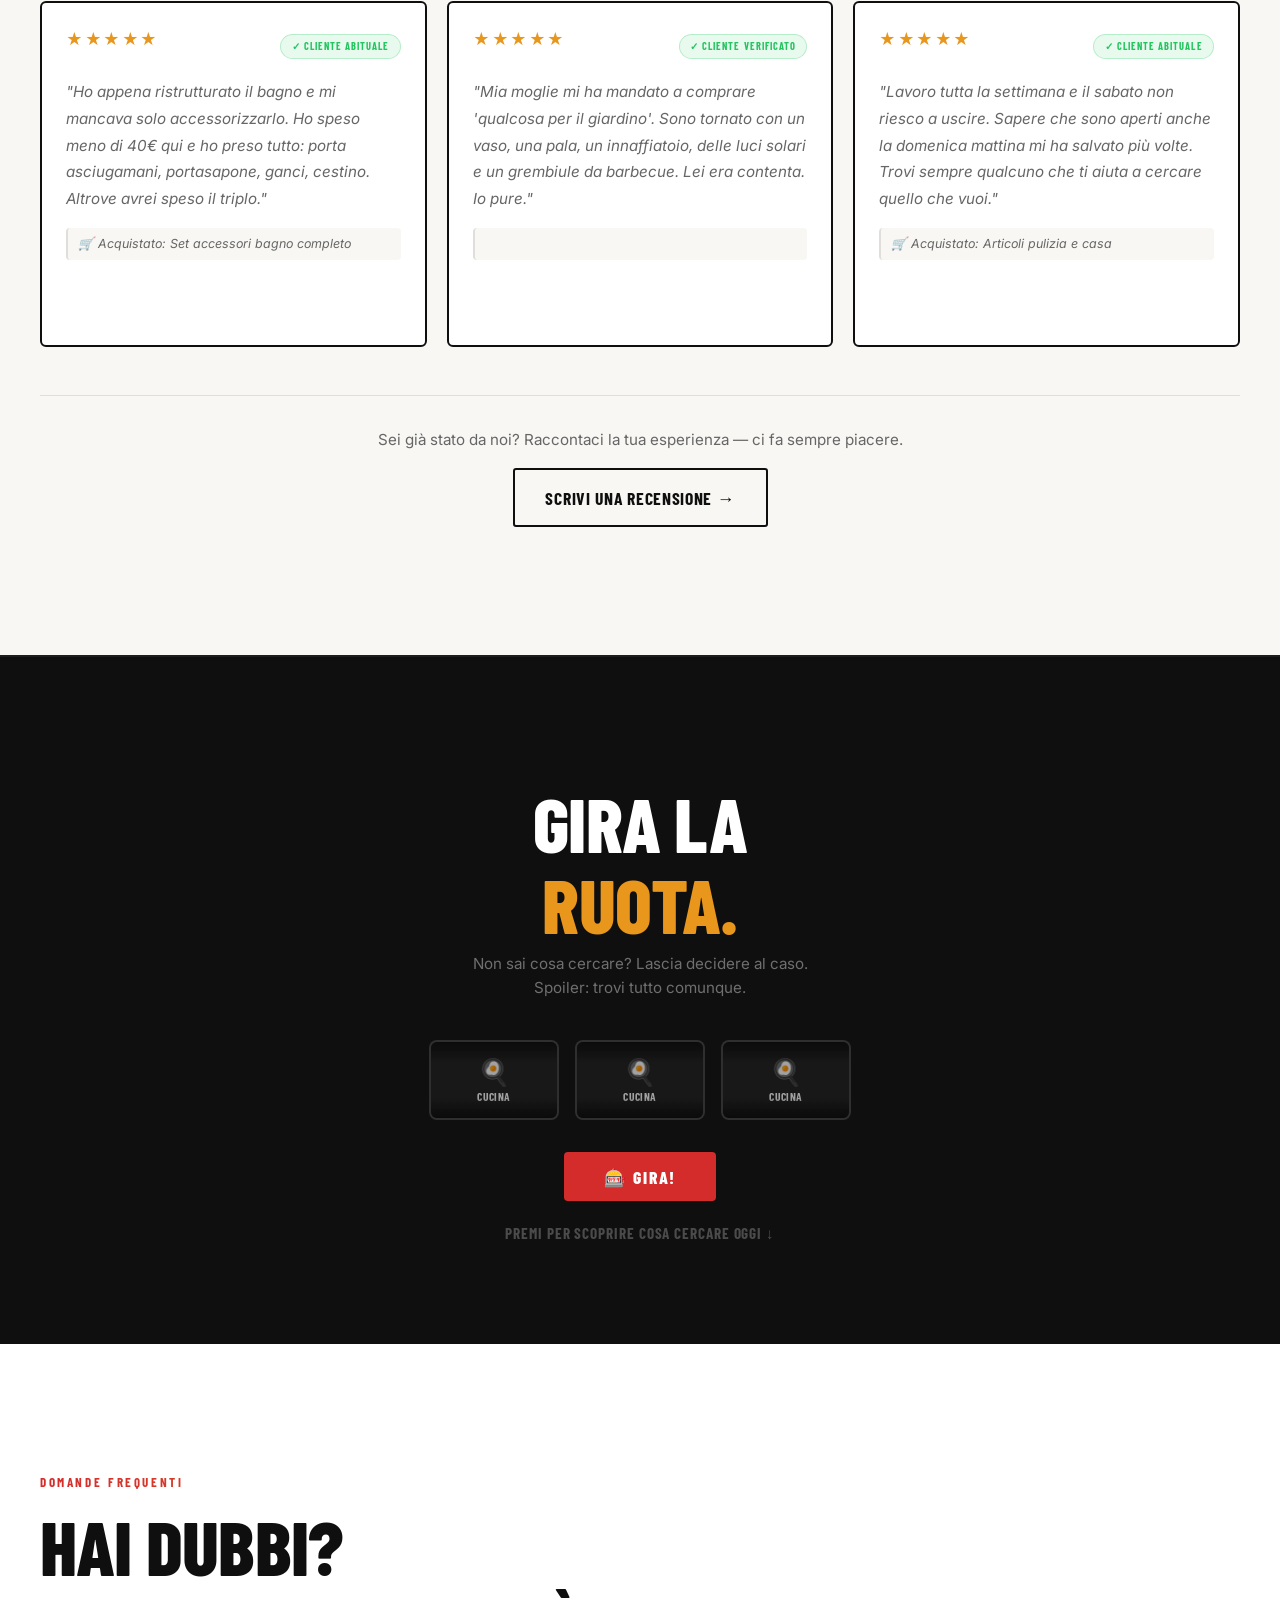
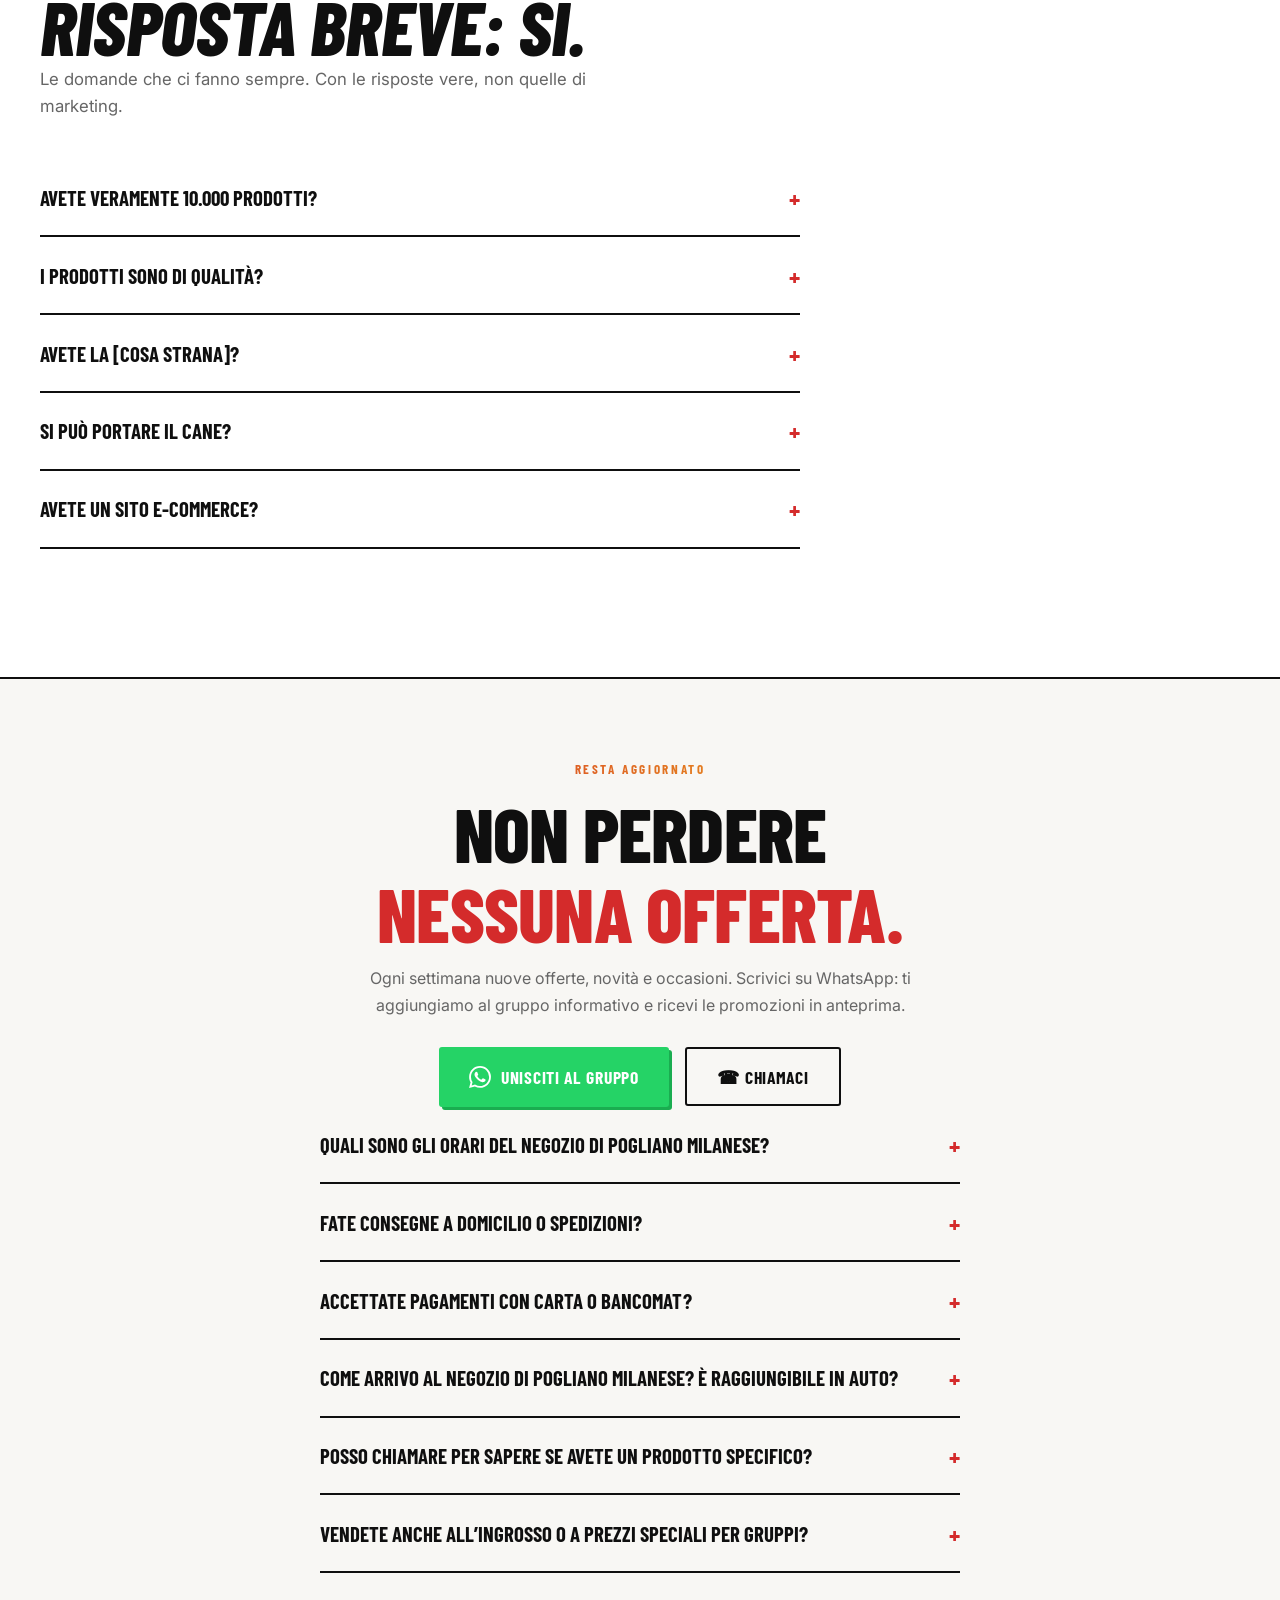
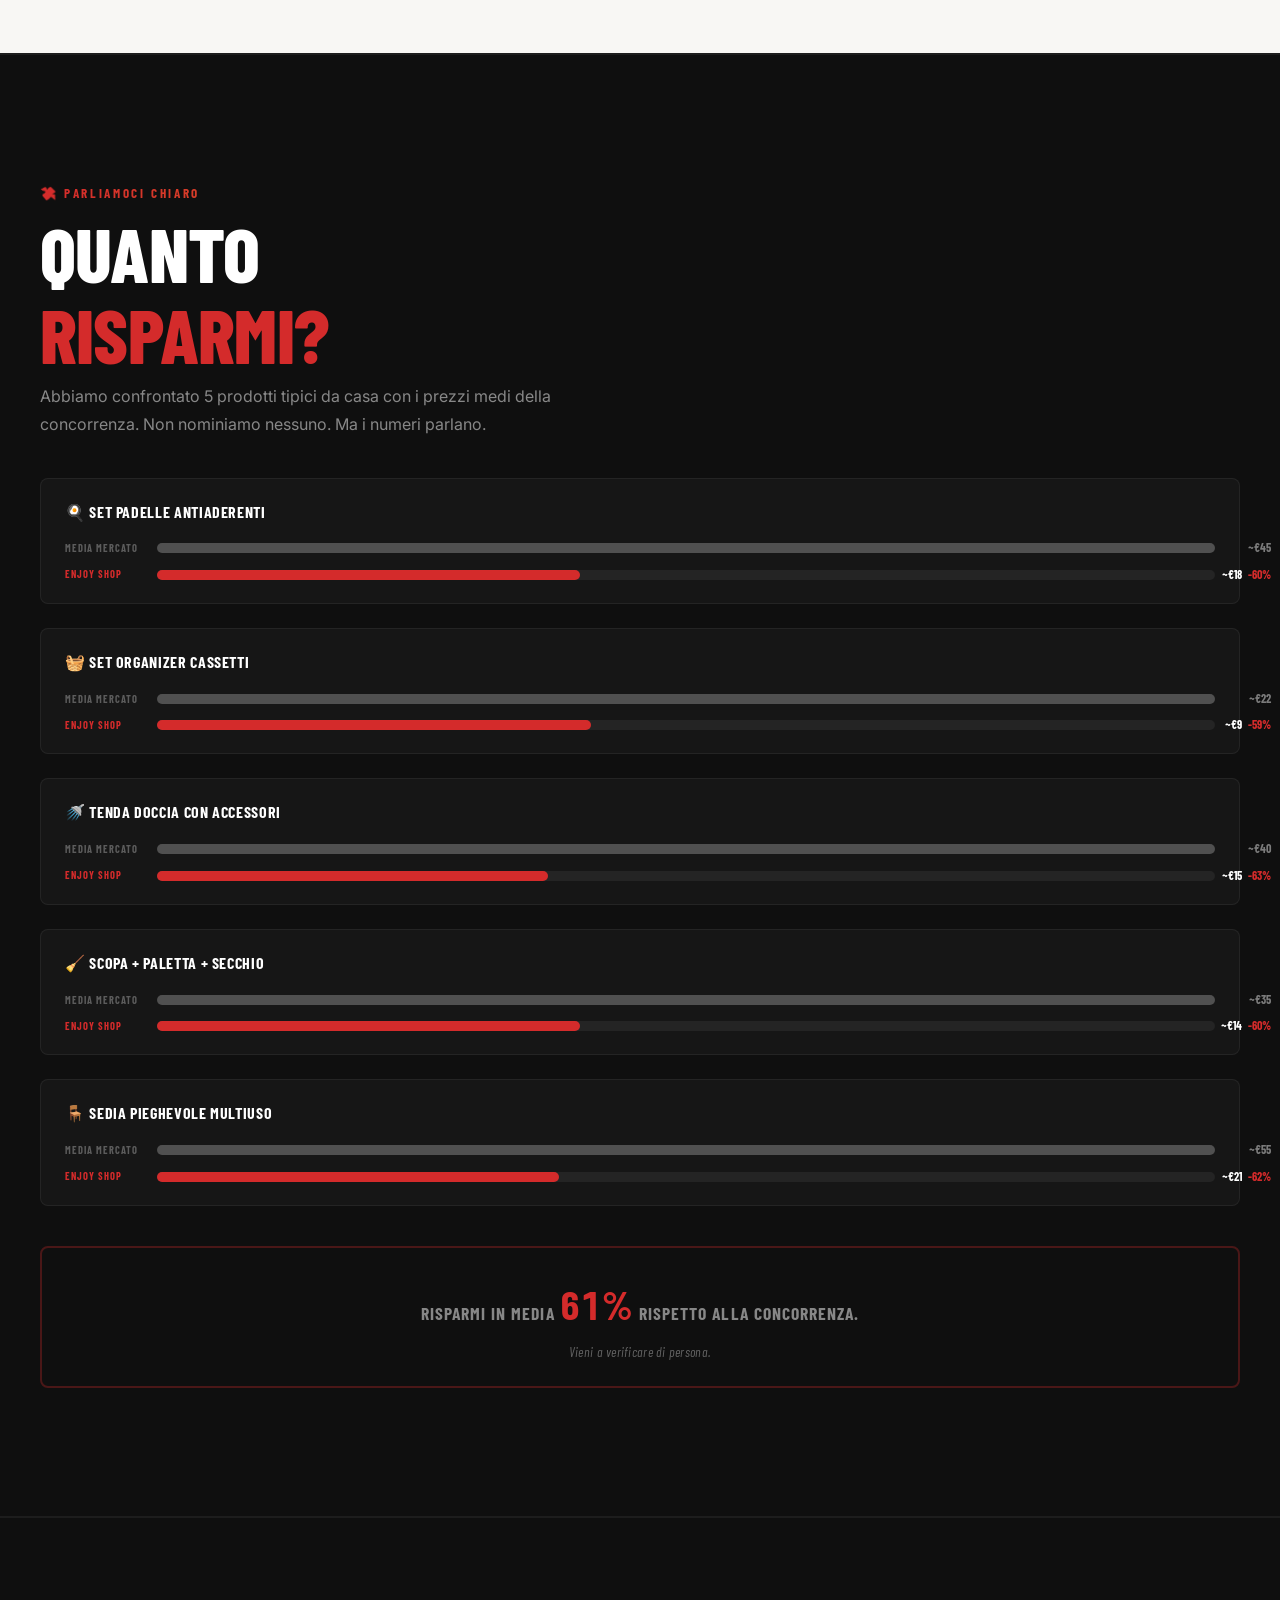
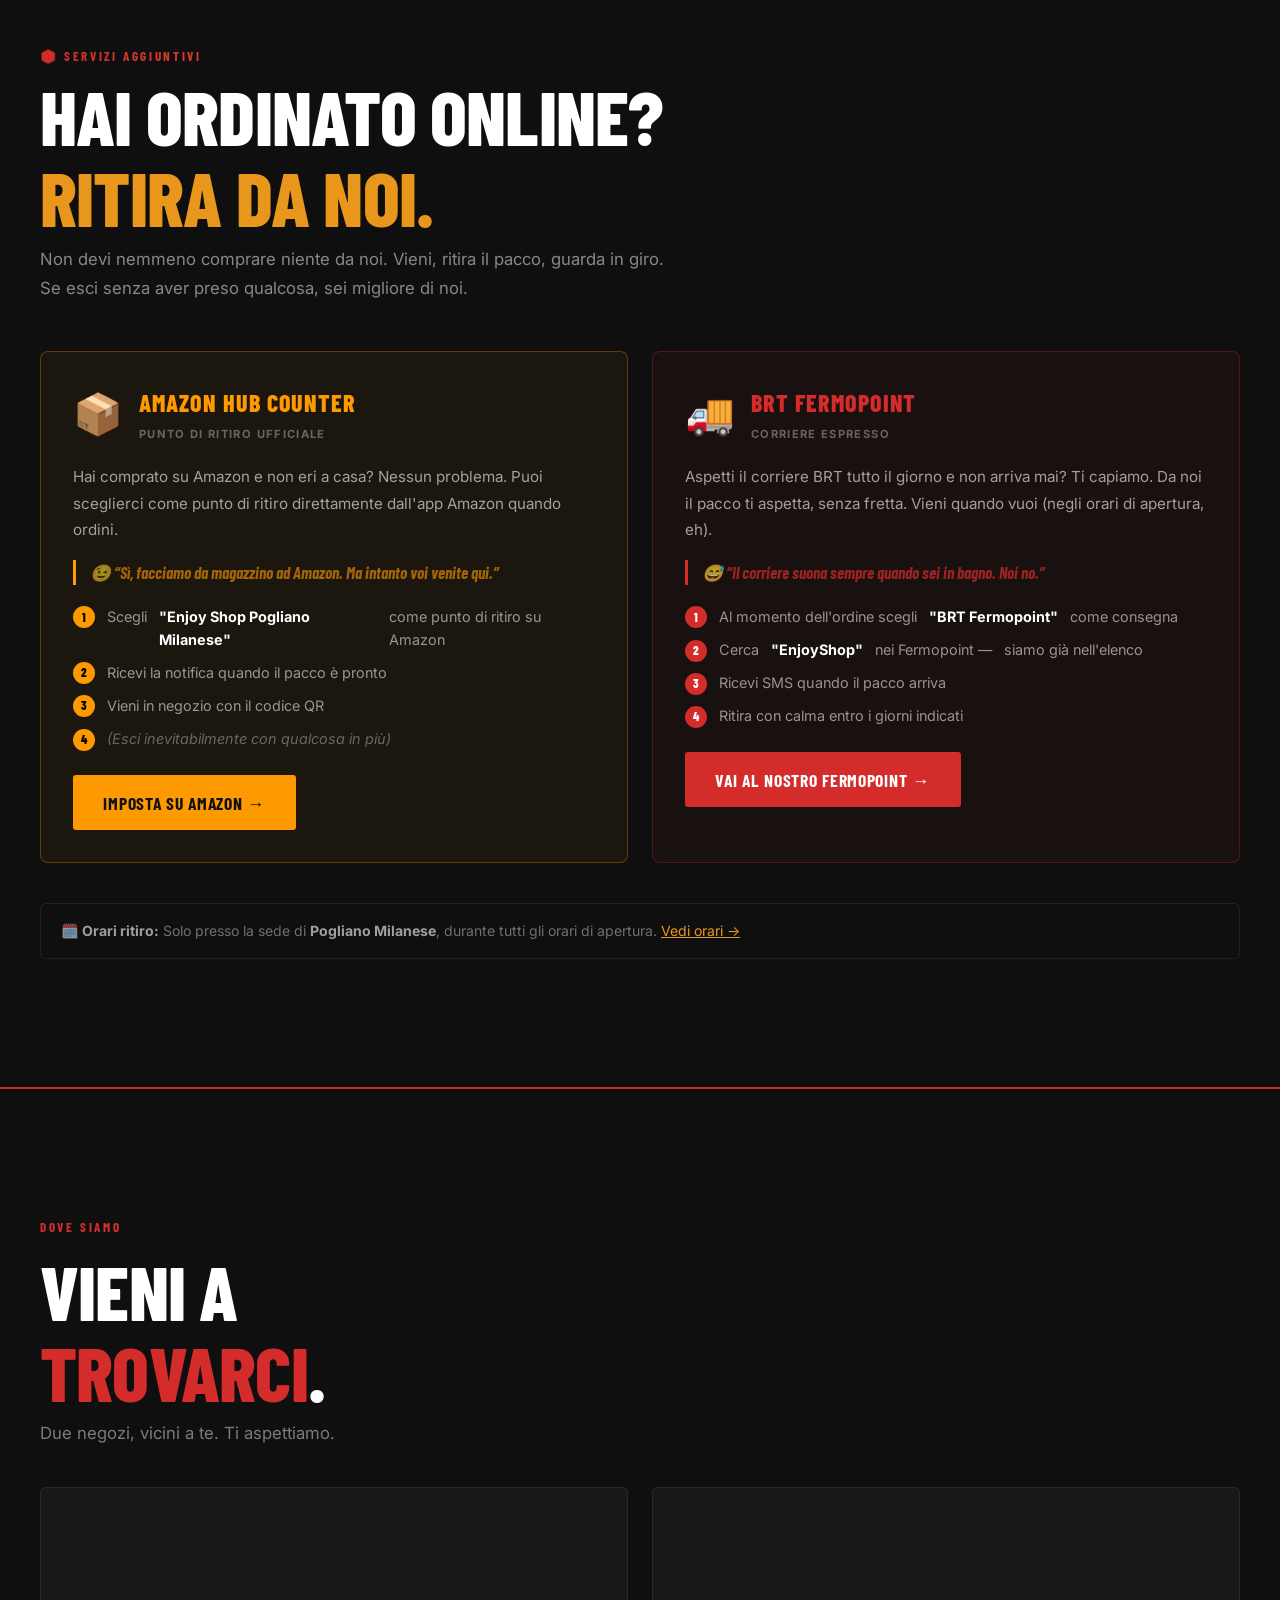
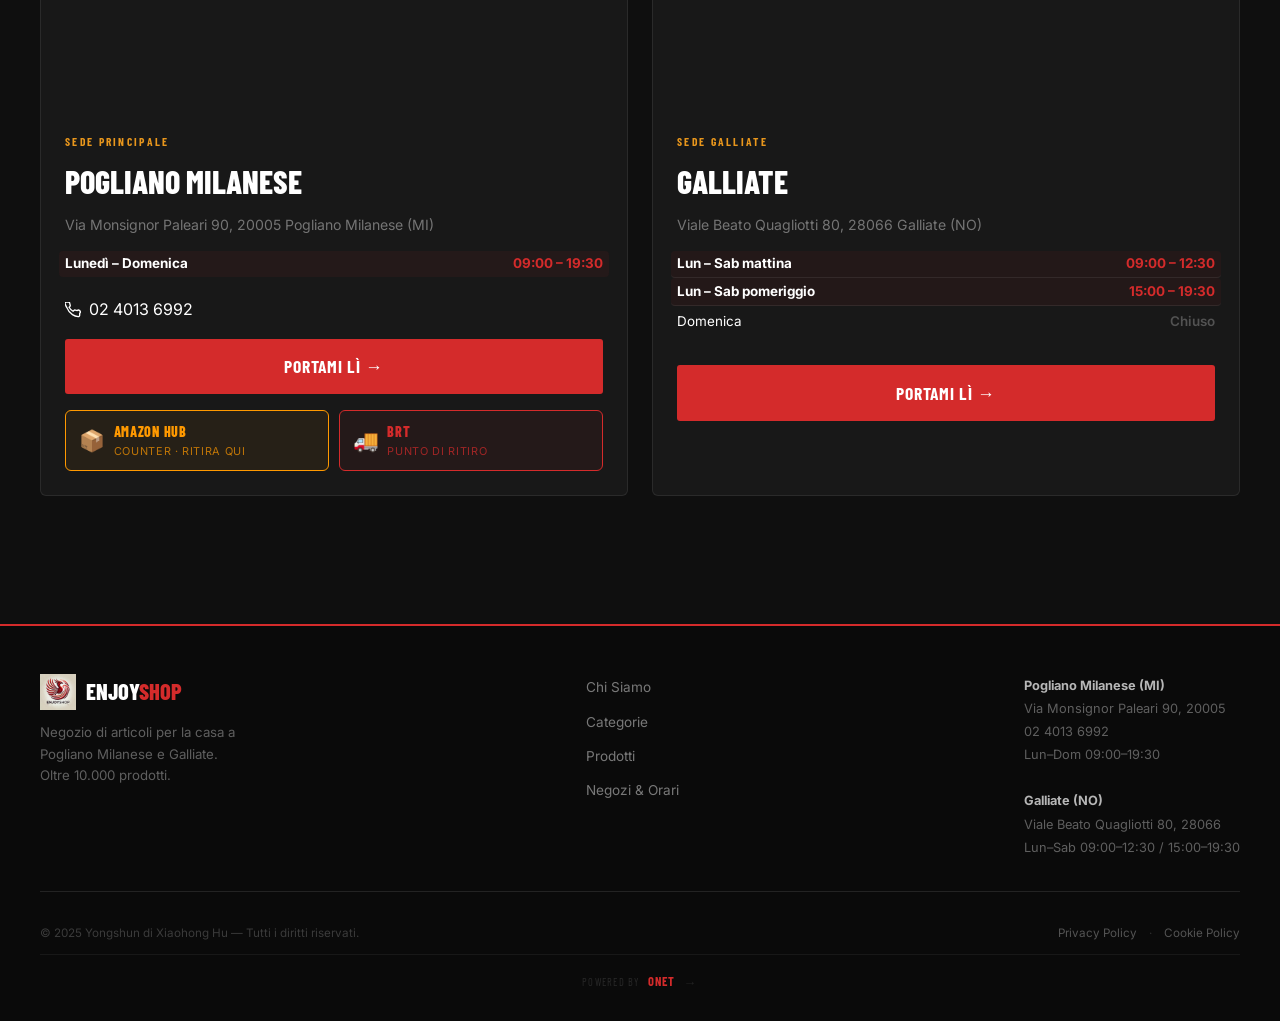
==== commit a21841b0: "fix: product filters use data-filter attribute, parallax transition conflict resolved, .hidden uses " ====
--- a/index.html
+++ b/index.html
@@ -390,7 +390,7 @@
       <button class="prod-filter-btn" data-filter="gadget" id="filter-gadget">Gadget</button>
     </div>
     <div class="drag-scroll" id="drag-scroll">
-      <article class="prod-card" id="prod-1">
+      <article class="prod-card" id="prod-1" data-filter="gadget">
         <div class="prod-img"><img src="assets/images/product-1.png" alt="Lampada Touch LED" loading="lazy"></div>
         <div class="prod-info">
           <div class="prod-cat">Gadget &amp; Tech</div>
@@ -398,7 +398,7 @@
           <div class="prod-badge">Best Seller</div>
         </div>
       </article>
-      <article class="prod-card" id="prod-2">
+      <article class="prod-card" id="prod-2" data-filter="cucina">
         <div class="prod-img"><img src="assets/images/product-organizer.png" alt="Set Contenitori Cucina" loading="lazy"></div>
         <div class="prod-info">
           <div class="prod-cat">Cucina &amp; Organizzazione</div>
@@ -406,7 +406,7 @@
           <div class="prod-badge">Novità</div>
         </div>
       </article>
-      <article class="prod-card" id="prod-3">
+      <article class="prod-card" id="prod-3" data-filter="bagno">
         <div class="prod-img"><img src="assets/images/product-bagno.png" alt="Set Accessori Bagno" loading="lazy"></div>
         <div class="prod-info">
           <div class="prod-cat">Bagno &amp; Accessori</div>
@@ -414,7 +414,7 @@
           <div class="prod-badge">Il nostro pick</div>
         </div>
       </article>
-      <article class="prod-card" id="prod-4">
+      <article class="prod-card" id="prod-4" data-filter="cucina">
         <div class="prod-img"><img src="assets/images/product-padelle.png" alt="Set padelle antiaderenti" loading="lazy"></div>
         <div class="prod-info">
           <div class="prod-cat">Cucina &amp; Tavola</div>
@@ -422,7 +422,7 @@
           <div class="prod-badge">Più Venduto</div>
         </div>
       </article>
-      <article class="prod-card" id="prod-5">
+      <article class="prod-card" id="prod-5" data-filter="bagno">
         <div class="prod-img"><img src="assets/images/product-2.png" alt="Spazzola Multi-uso" loading="lazy"></div>
         <div class="prod-info">
           <div class="prod-cat">Bagno &amp; Pulizia</div>
@@ -430,7 +430,7 @@
           <div class="prod-badge">Imperdibile</div>
         </div>
       </article>
-      <article class="prod-card" id="prod-6">
+      <article class="prod-card" id="prod-6" data-filter="bagno">
         <div class="prod-img"><img src="assets/images/product-pulizia.png" alt="Kit Pulizia Casa" loading="lazy"></div>
         <div class="prod-info">
           <div class="prod-cat">Bagno &amp; Pulizia</div>
@@ -438,7 +438,7 @@
           <div class="prod-badge">Top Qualit&#xE0;</div>
         </div>
       </article>
-      <article class="prod-card" id="prod-7">
+      <article class="prod-card" id="prod-7" data-filter="gadget">
         <div class="prod-img"><img src="assets/images/product-3.png" alt="Organizer Scrivania" loading="lazy"></div>
         <div class="prod-info">
           <div class="prod-cat">Gadget &amp; Tech</div>
@@ -446,7 +446,7 @@
           <div class="prod-badge">Produttivit&#xE0;</div>
         </div>
       </article>
-      <article class="prod-card" id="prod-8">
+      <article class="prod-card" id="prod-8" data-filter="cucina">
         <div class="prod-img"><img src="assets/images/product-4.png" alt="Set Tazze Colorate" loading="lazy"></div>
         <div class="prod-info">
           <div class="prod-cat">Cucina &amp; Tavola</div>
@@ -454,7 +454,7 @@
           <div class="prod-badge">Regalo Perfetto</div>
         </div>
       </article>
-      <article class="prod-card" id="prod-9">
+      <article class="prod-card" id="prod-9" data-filter="cucina">
         <div class="prod-img"><img src="assets/images/product-5.png" alt="Portaspezie Girevole" loading="lazy"></div>
         <div class="prod-info">
           <div class="prod-cat">Cucina &amp; Organizzazione</div>
@@ -462,7 +462,7 @@
           <div class="prod-badge">Ordine Garantito</div>
         </div>
       </article>
-      <article class="prod-card" id="prod-10">
+      <article class="prod-card" id="prod-10" data-filter="bagno">
         <div class="prod-img"><img src="assets/images/product-bagno.png" alt="Dispenser Bagno Set" loading="lazy"></div>
         <div class="prod-info">
           <div class="prod-cat">Bagno &amp; Accessori</div>
--- a/style.css
+++ b/style.css
@@ -1448,8 +1448,8 @@
 [data-theme="dark"] .prod-filter-btn:hover,[data-theme="dark"] .prod-filter-btn.active{
   background:var(--red);color:#fff;border-color:var(--red);
 }
-.prod-card{transition:transform .3s var(--ease),box-shadow .3s,opacity .3s,max-height .4s;}
-.prod-card.hidden{opacity:0;pointer-events:none;flex:0 0 0;overflow:hidden;padding:0;border:none;margin:0;}
+.prod-card{transition:transform .3s var(--ease),box-shadow .3s;}
+.prod-card.hidden{display:none !important;}
 
 /* ═══════════════════════════════════════
    HERO PARALLAX
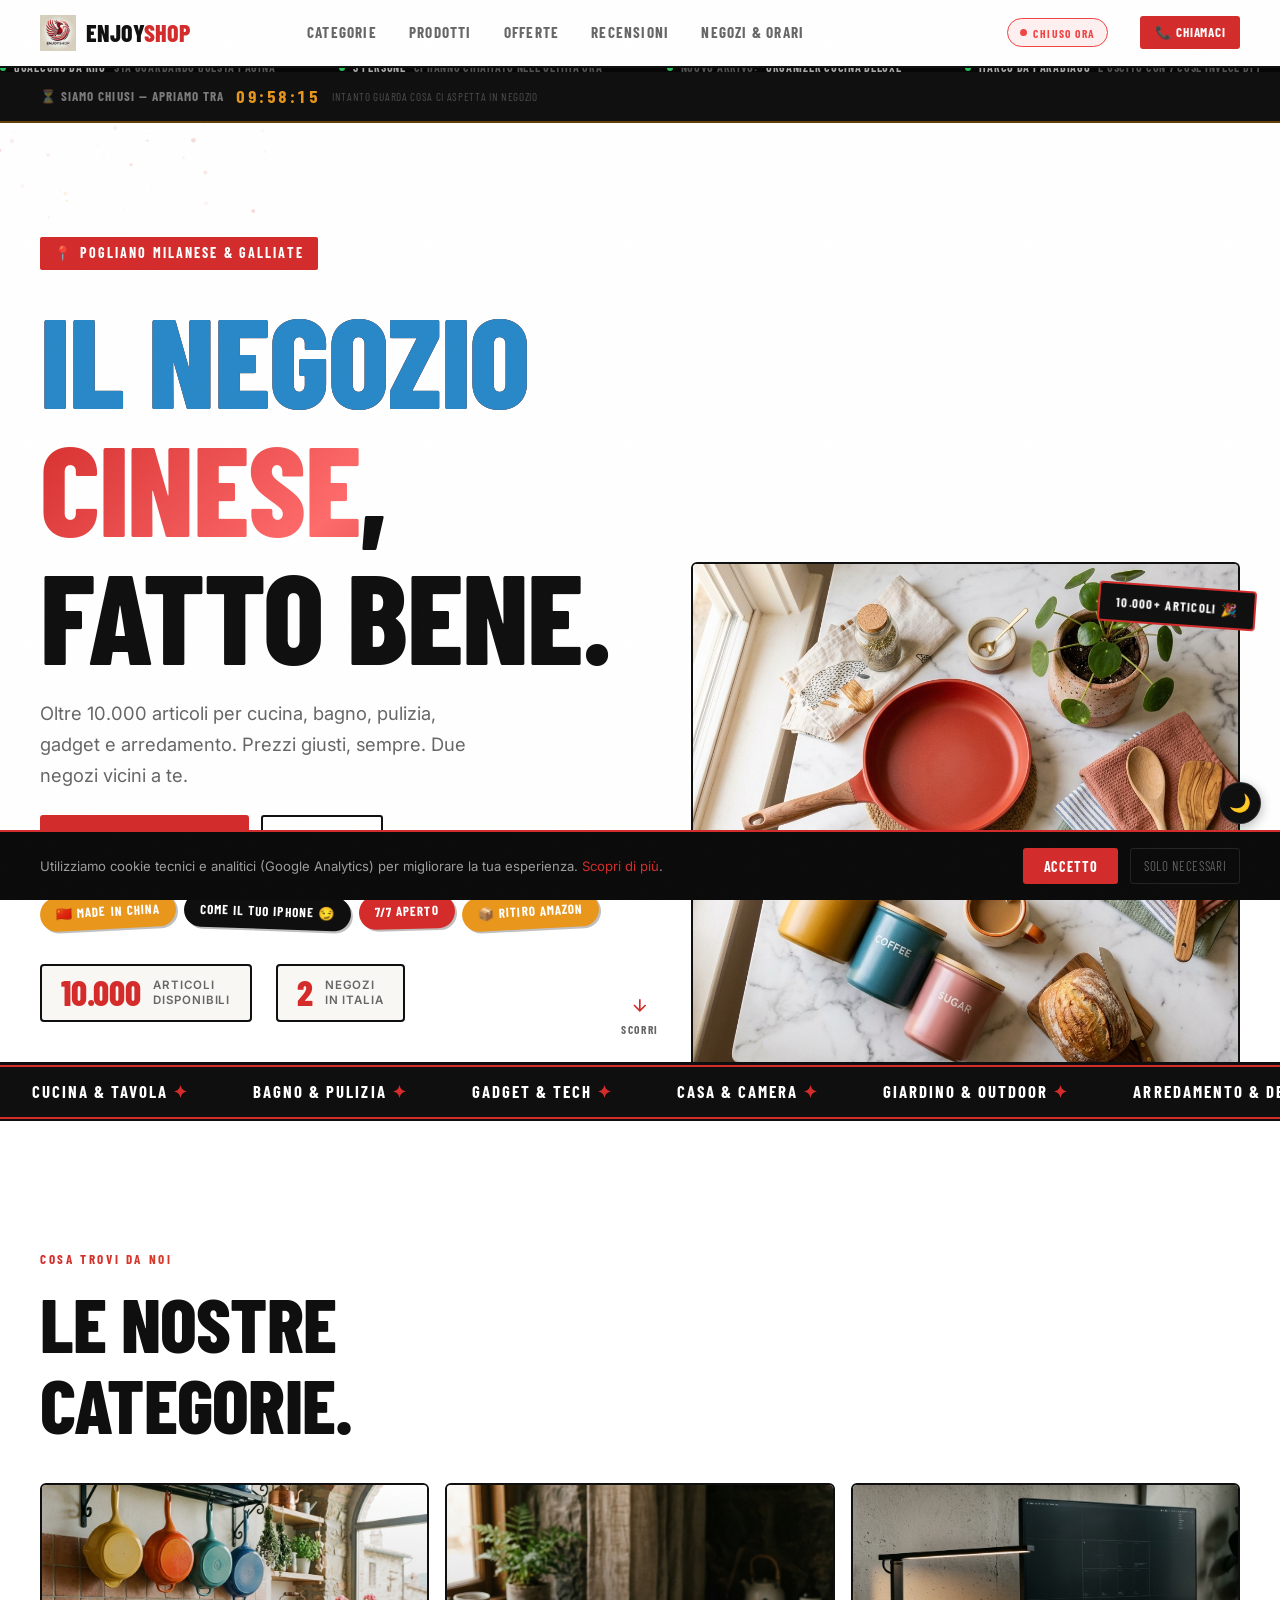
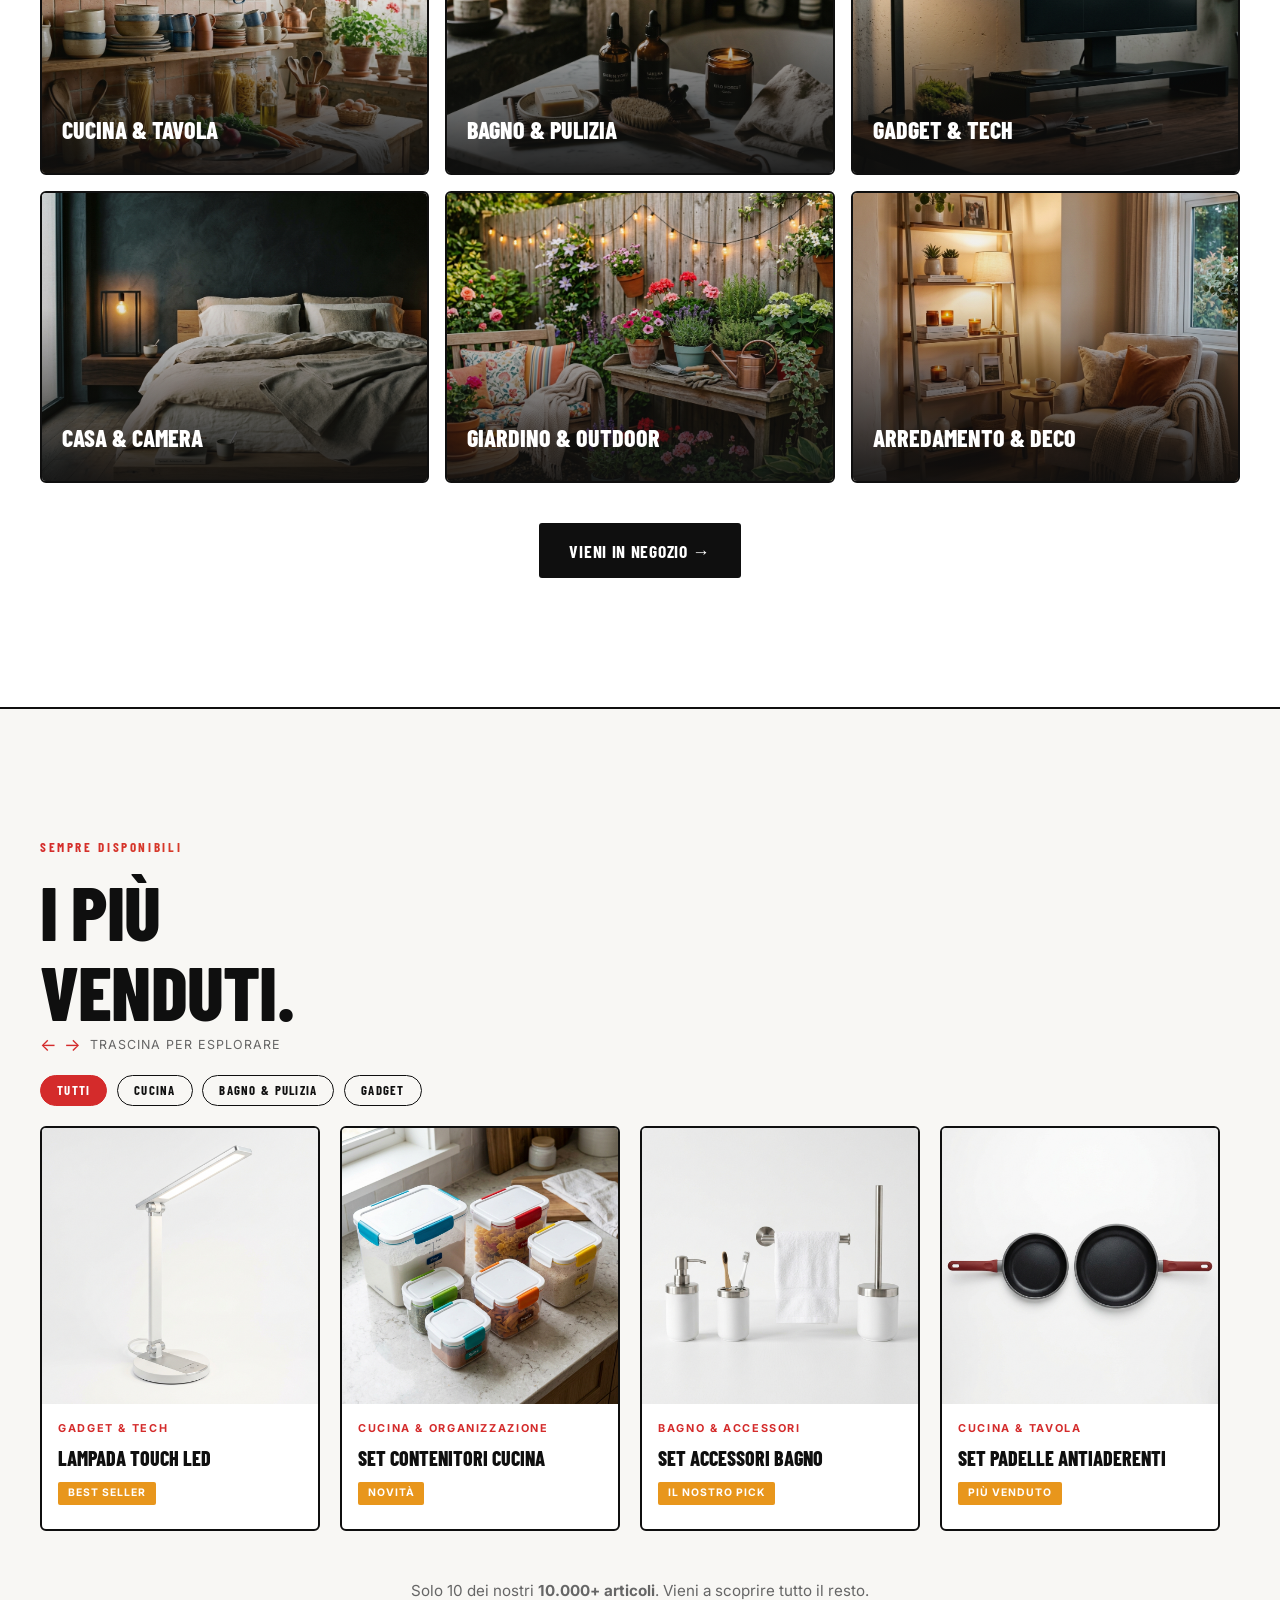
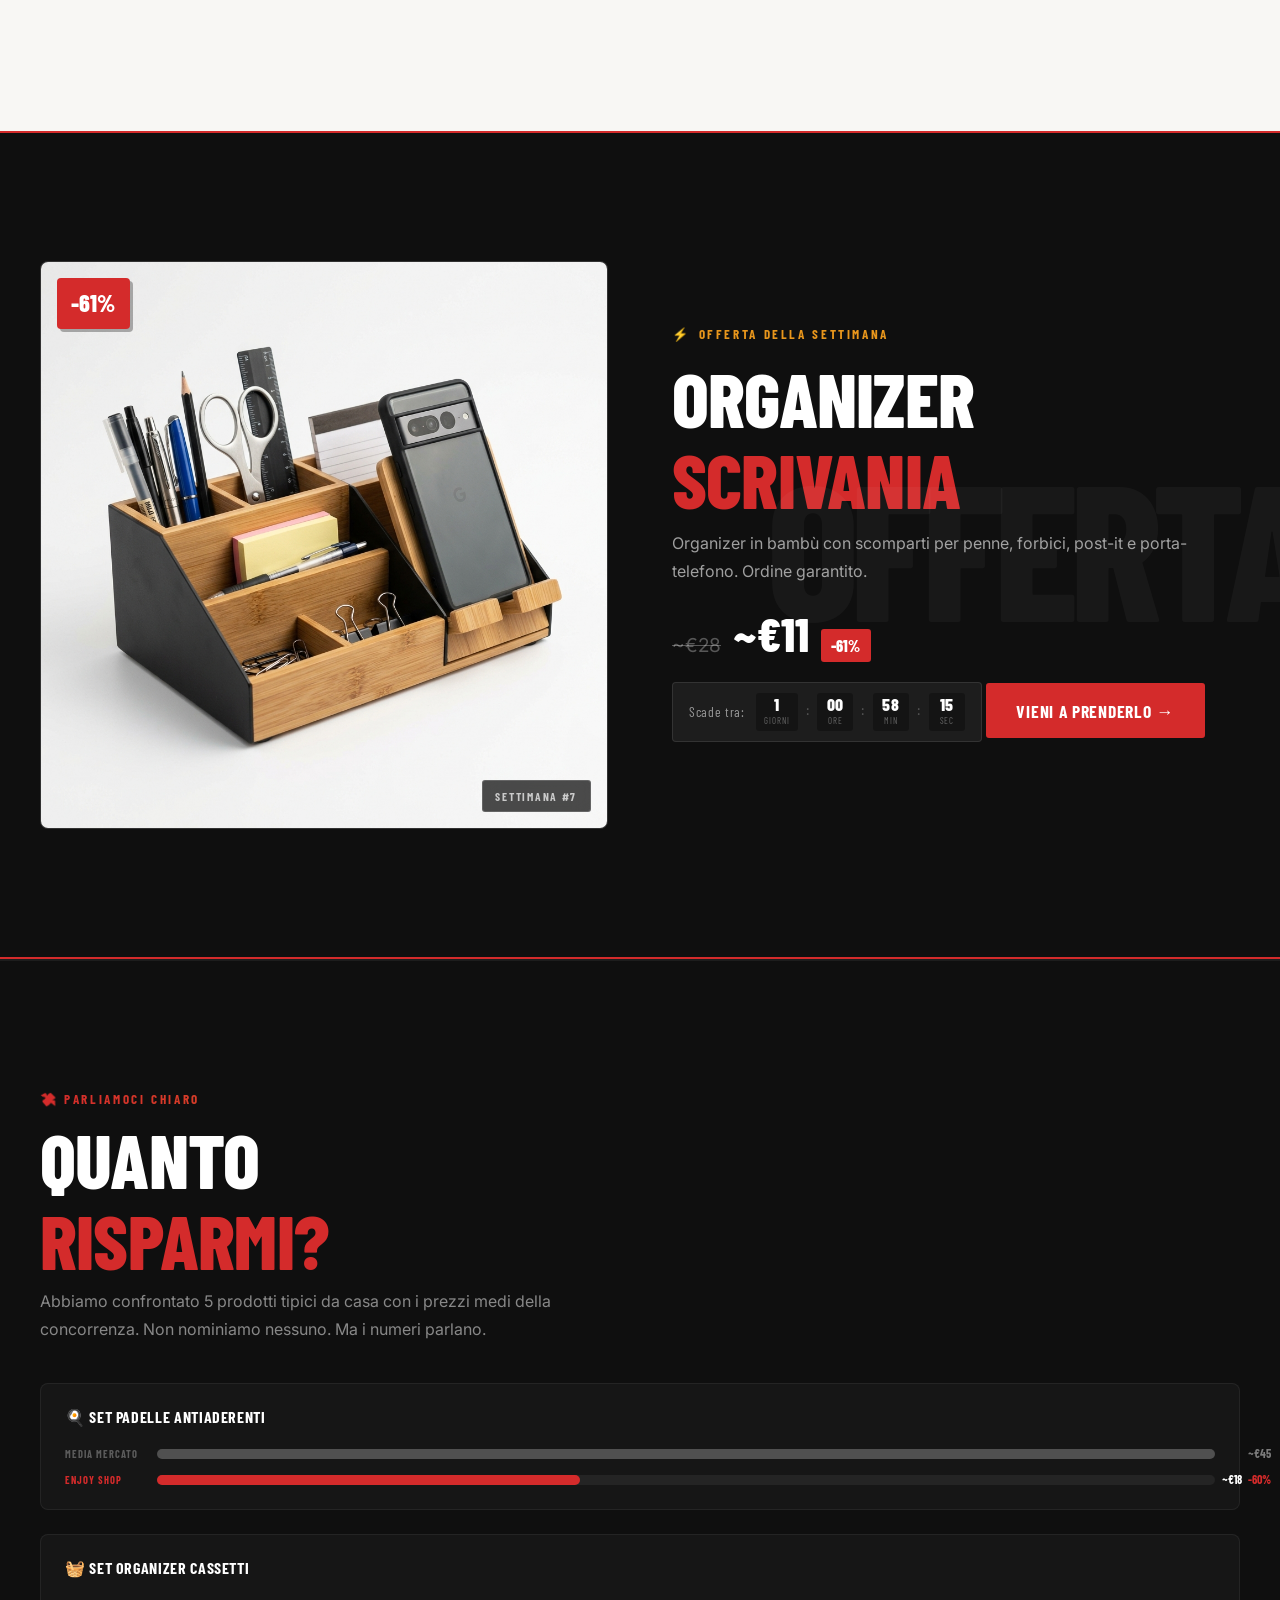
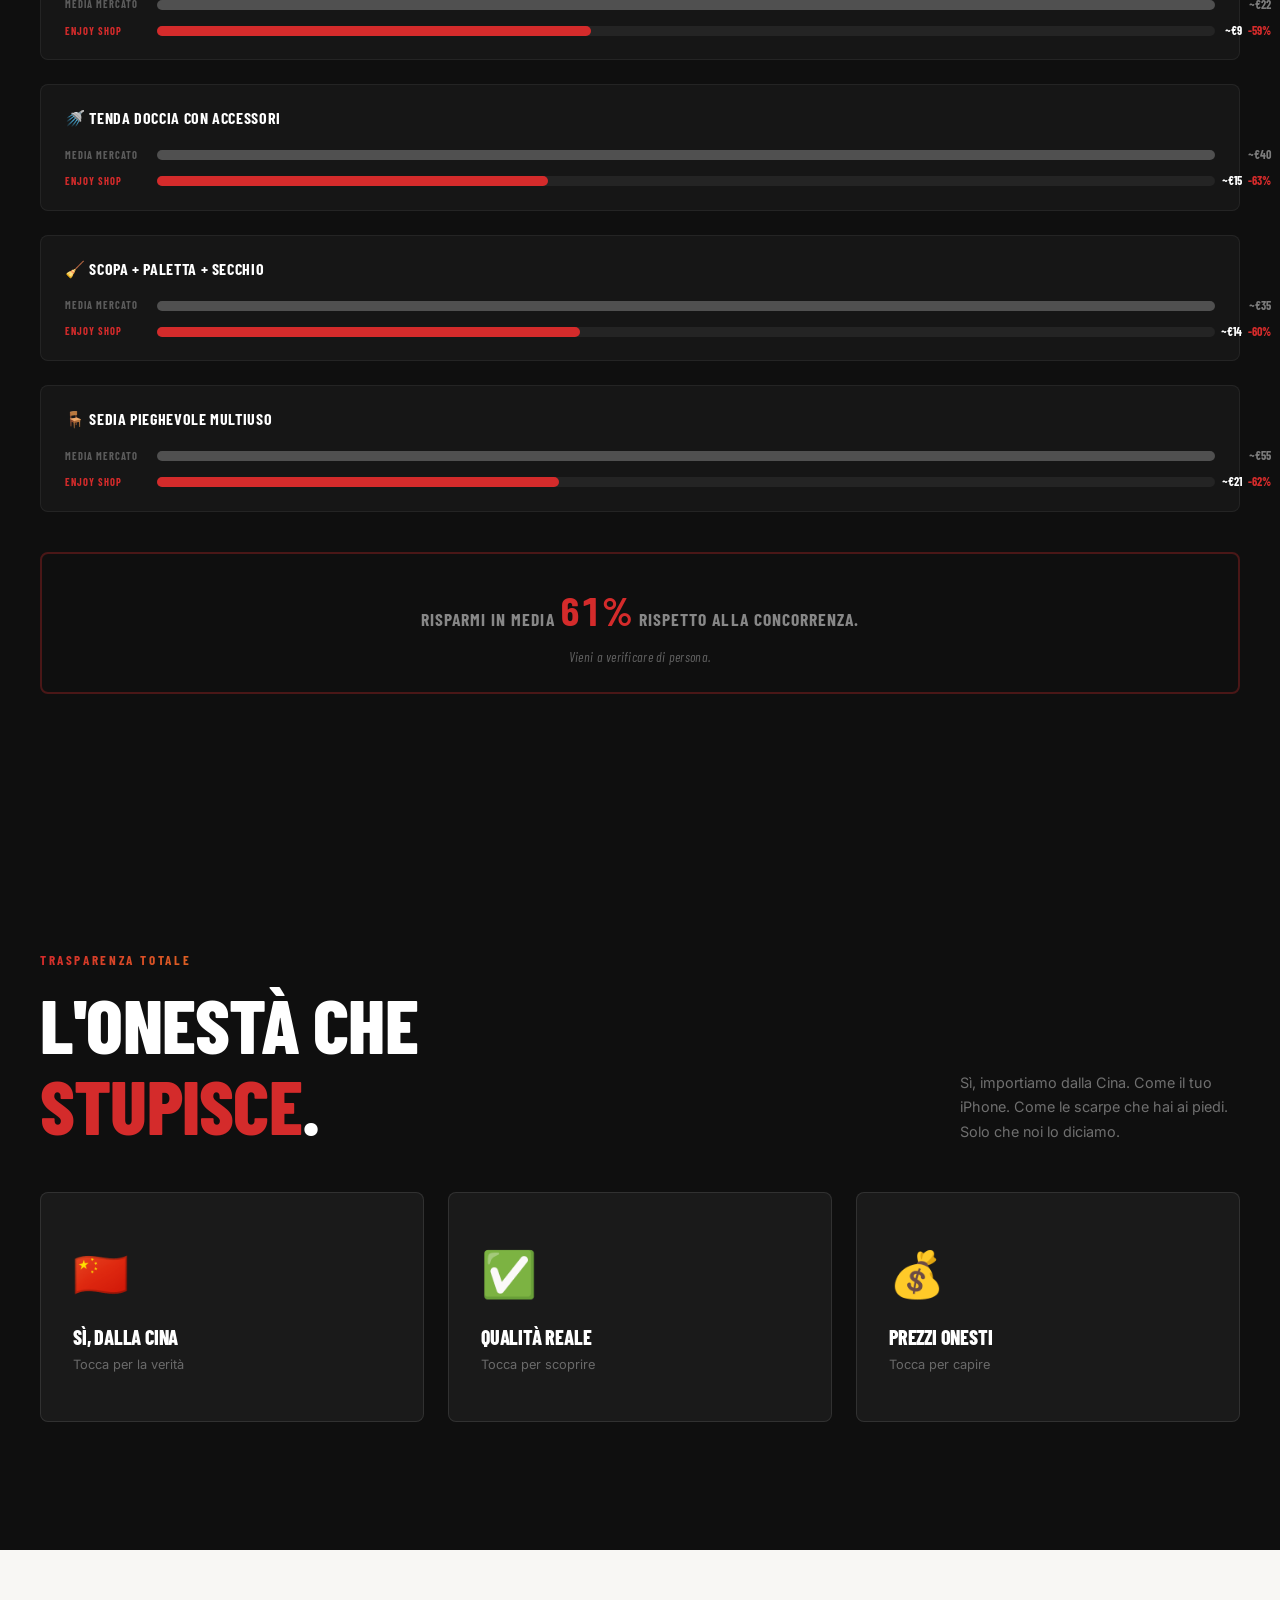
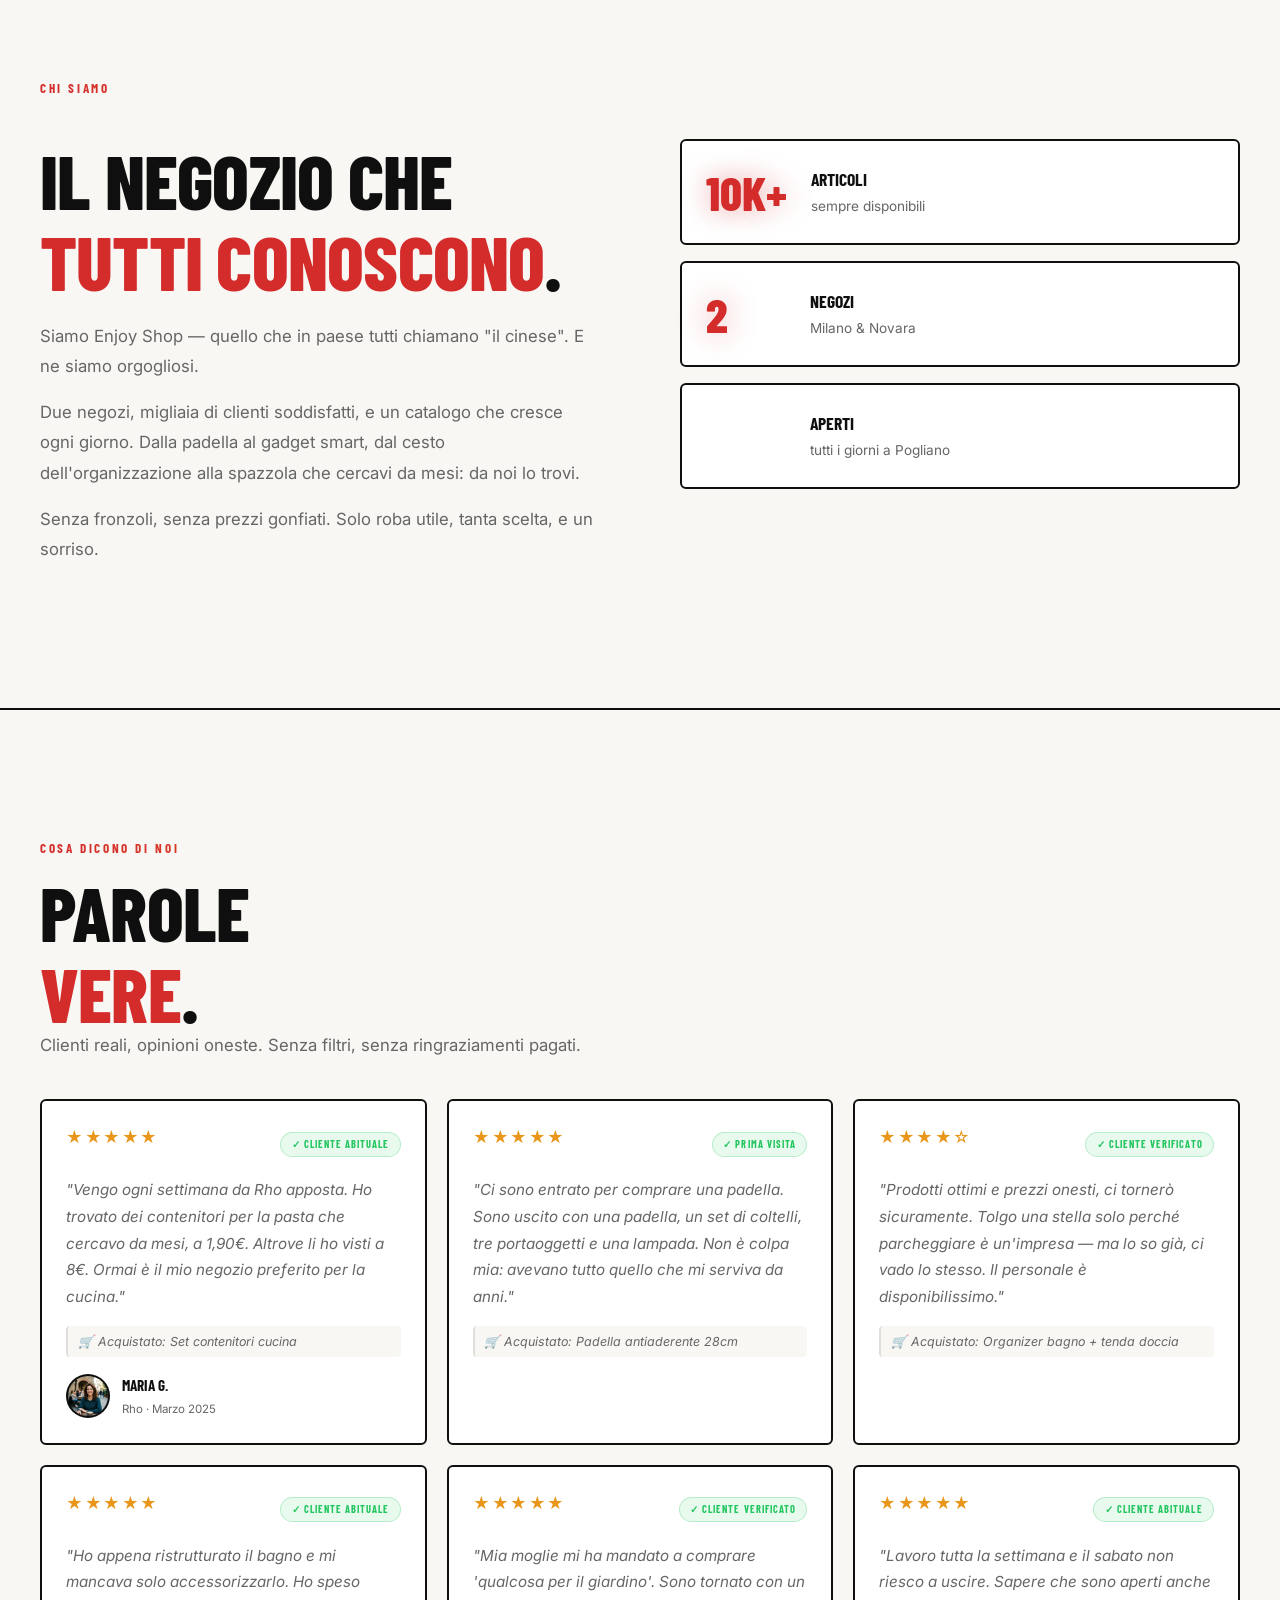
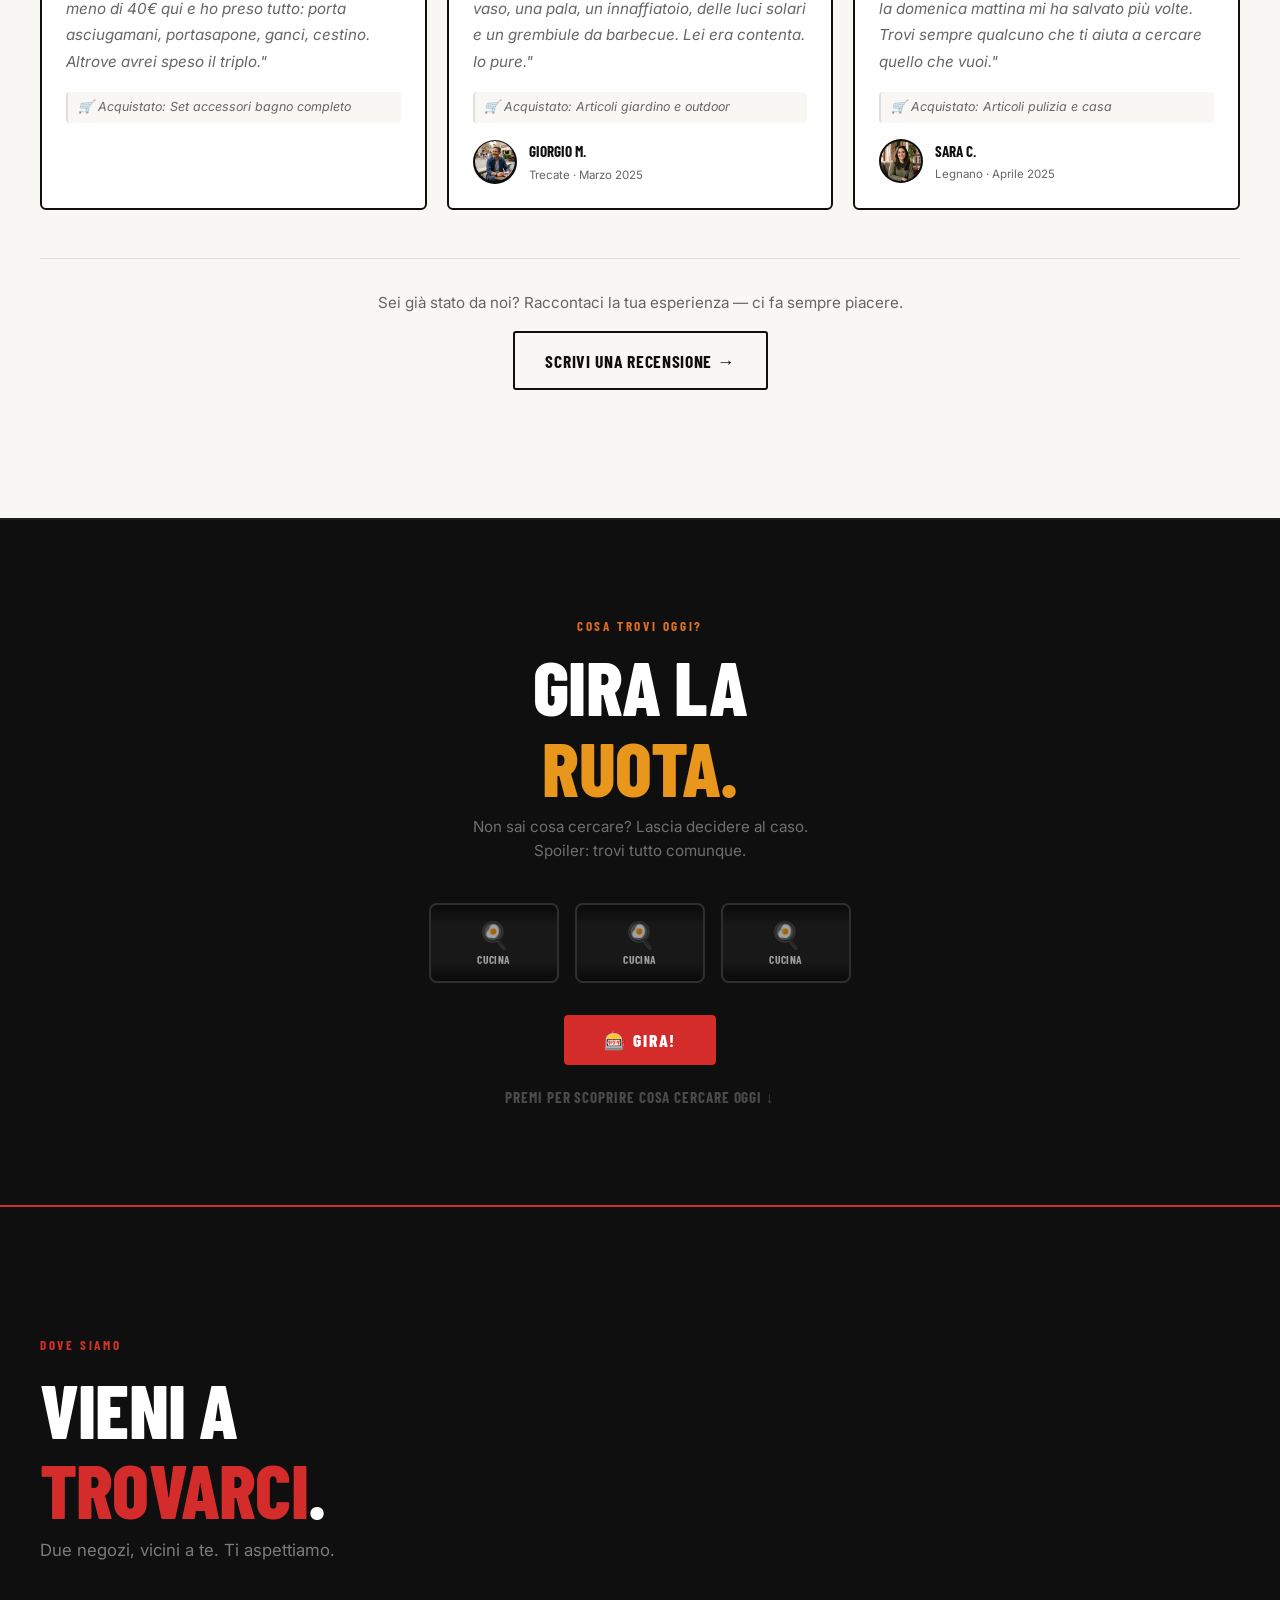
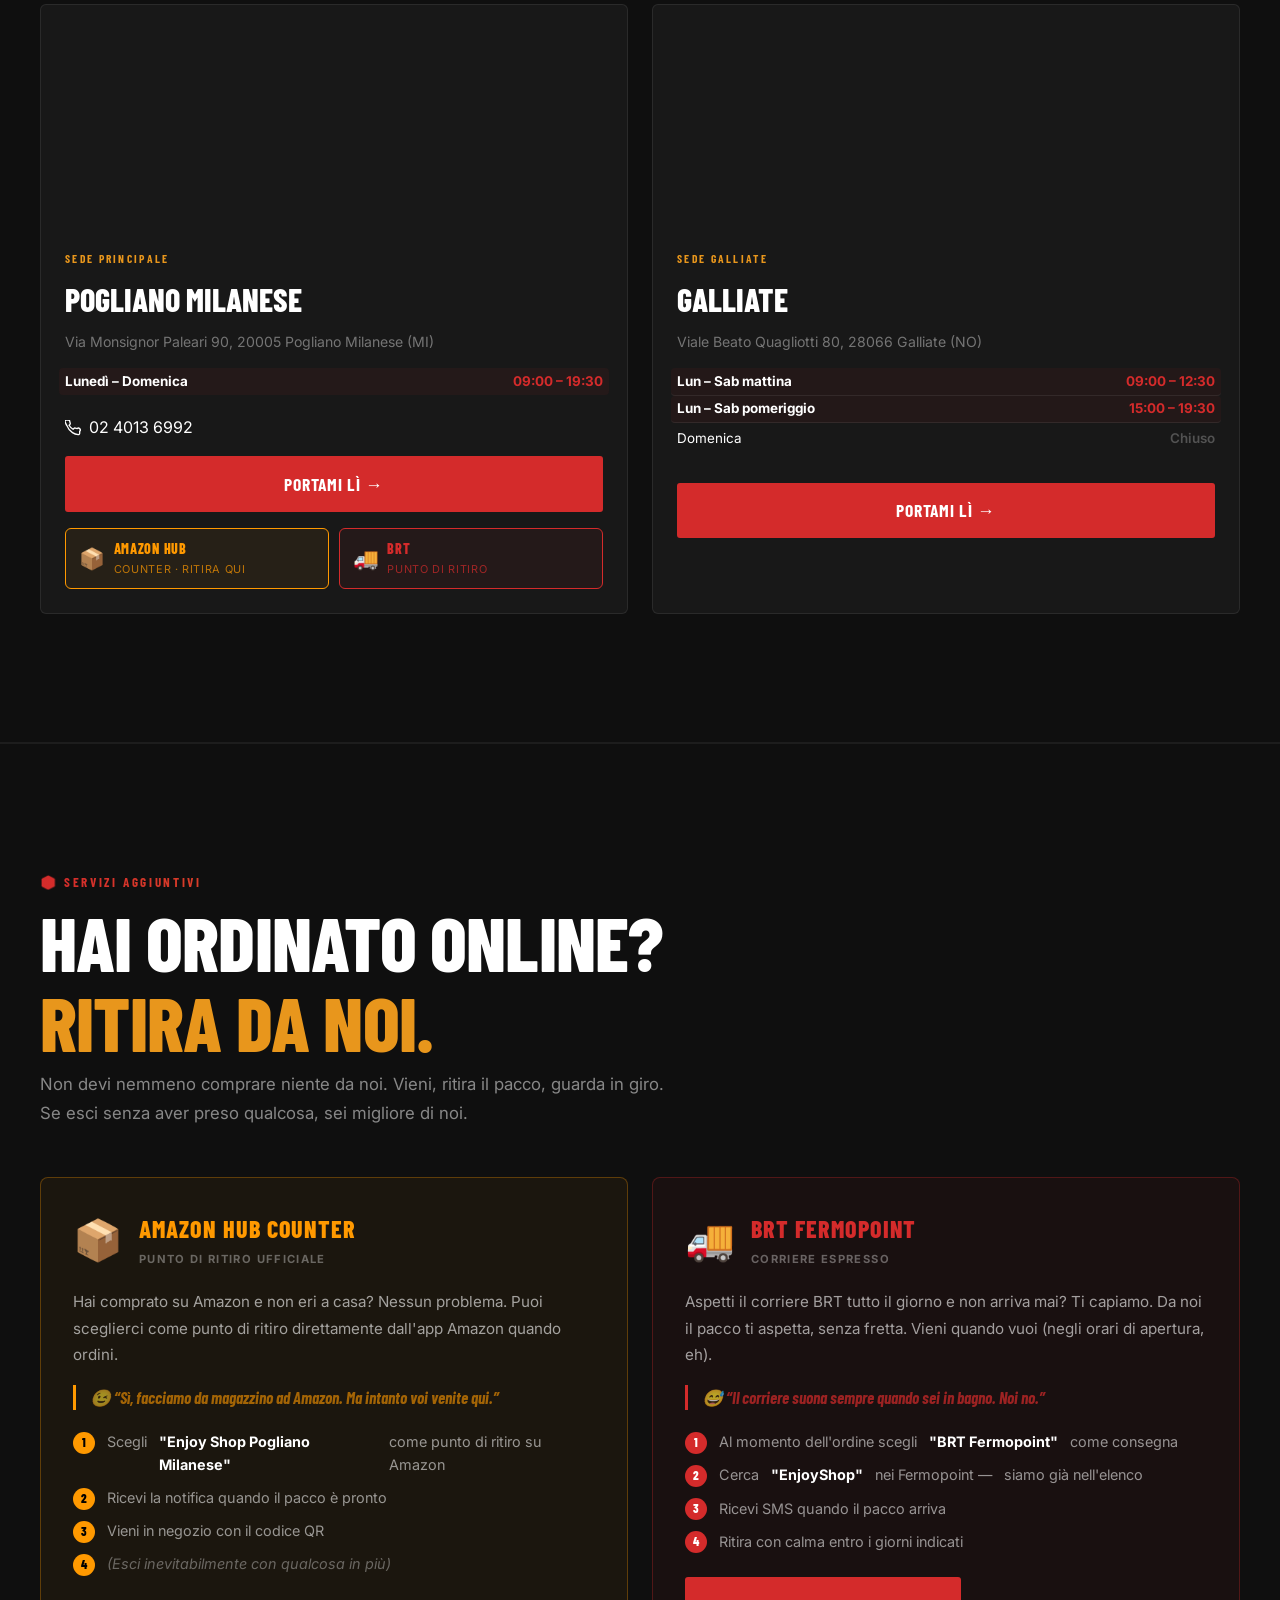
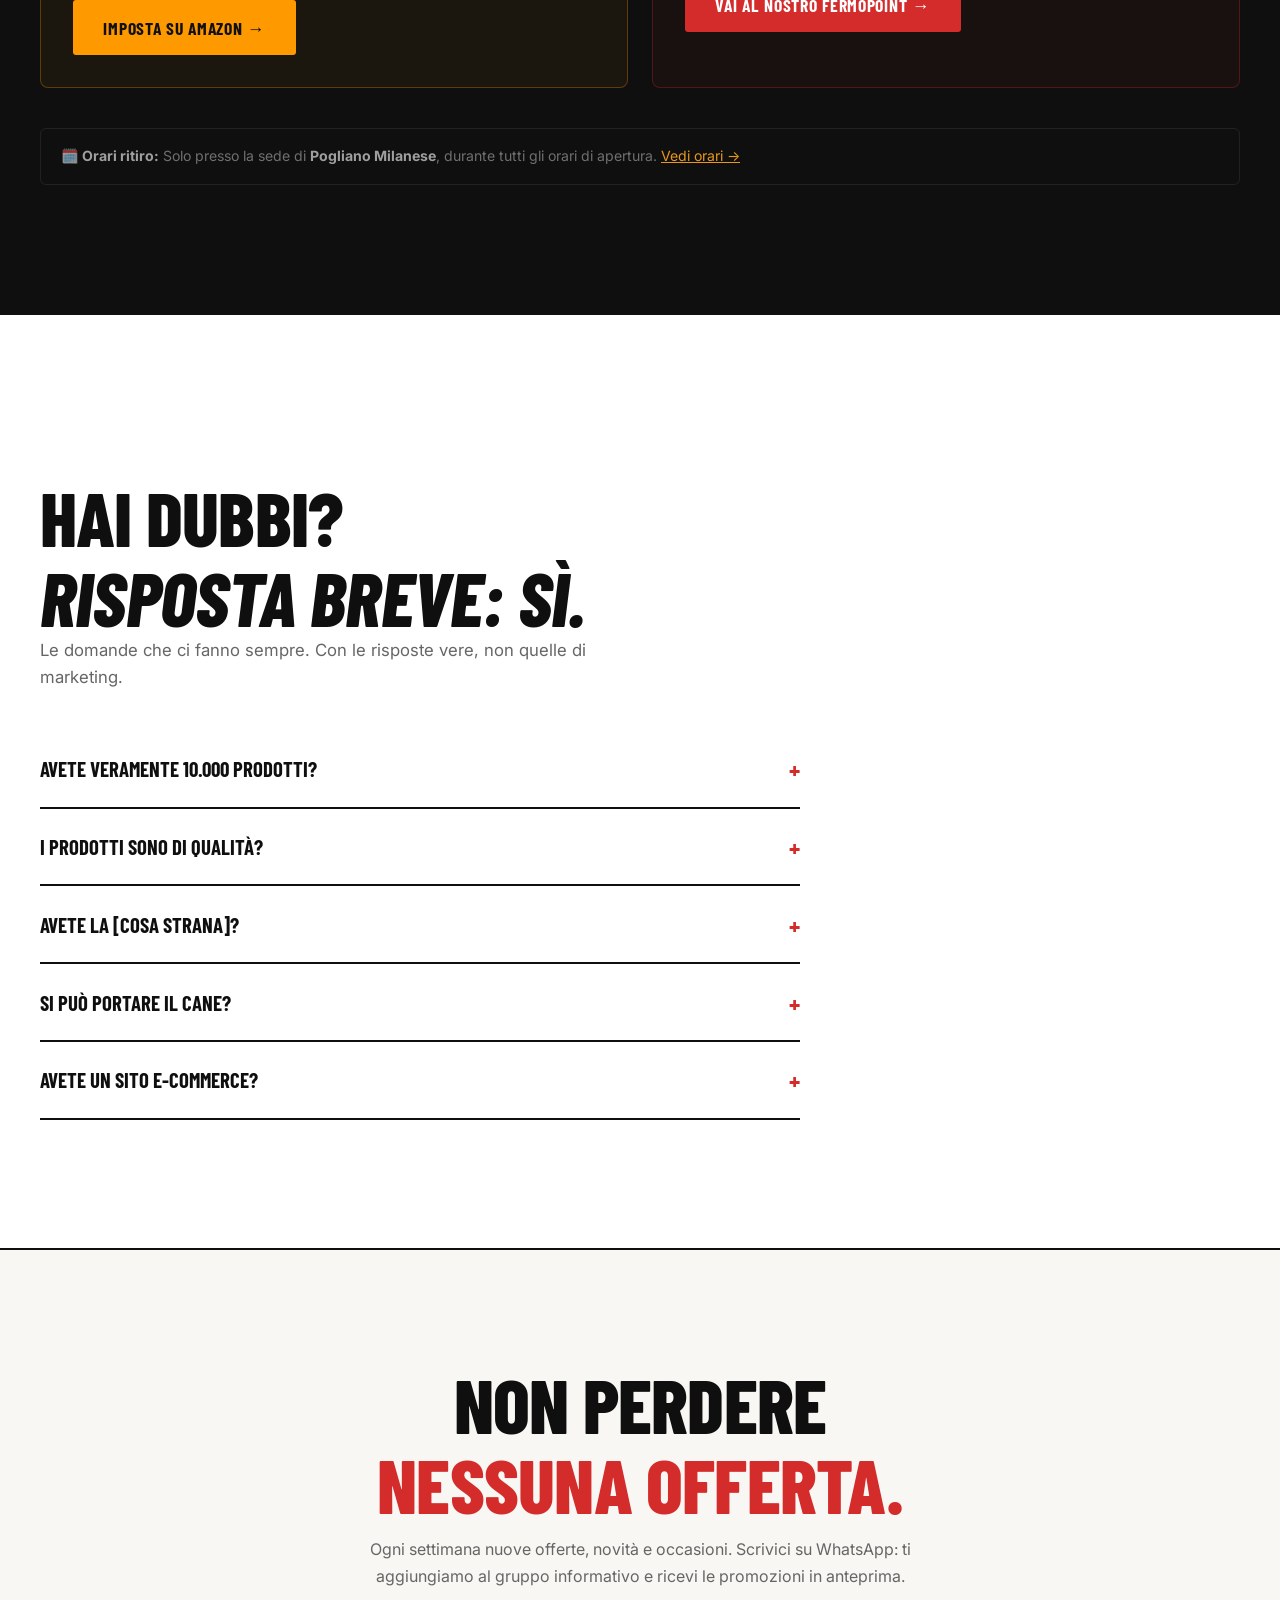
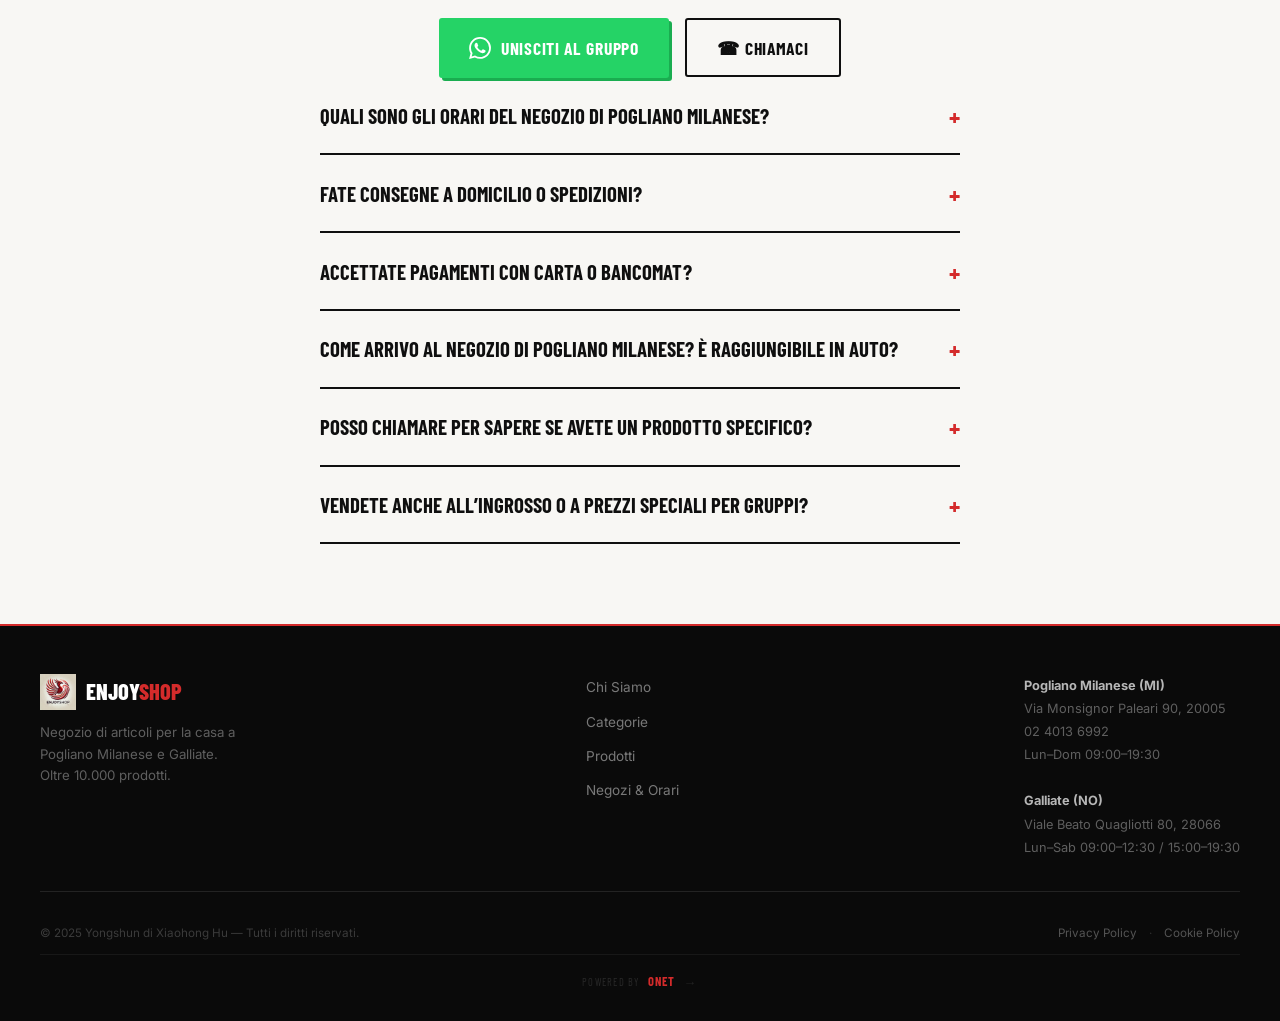
==== commit 0b45f606: "refactor: sezioni riordinate per AIDA+SEO (Categorie→Prodotti→Offerta→Risparmio→Onesta→ChiSiamo→Revi" ====
--- a/index.html
+++ b/index.html
@@ -1,4 +1,4 @@
-﻿<!DOCTYPE html>
+<!DOCTYPE html>
 <html lang="it">
 <head>
   <meta charset="UTF-8">
@@ -113,11 +113,11 @@
       <span class="nav-logo-text">Enjoy<span>Shop</span></span>
     </a>
     <ul class="nav-links" role="list">
-      <li><a href="#chi-siamo">Chi Siamo</a></li>
       <li><a href="#categorie">Categorie</a></li>
       <li><a href="#venduti">Prodotti</a></li>
+      <li><a href="#offerta">Offerte</a></li>
       <li><a href="#reviews">Recensioni</a></li>
-      <li><a href="#negozi">Negozi</a></li>
+      <li><a href="#negozi">Negozi &amp; Orari</a></li>
     </ul>
     <span class="store-status" id="store-status" aria-live="polite"></span>
     <a href="tel:+390240136992" class="nav-call-btn" id="nav-tel-btn" aria-label="Chiamaci">📞 <span>Chiamaci</span></a>
@@ -126,11 +126,12 @@
     </button>
   </div>
   <div class="mob-menu" id="mob-menu" role="dialog" aria-label="Menu mobile">
-    <a href="#chi-siamo" class="mob-link">Chi Siamo</a>
     <a href="#categorie" class="mob-link">Categorie</a>
     <a href="#venduti" class="mob-link">Prodotti</a>
+    <a href="#offerta" class="mob-link">⚡ Offerte</a>
     <a href="#reviews" class="mob-link">Recensioni</a>
-    <a href="#negozi" class="mob-link">Negozi</a>
+    <a href="#negozi" class="mob-link">Negozi &amp; Orari</a>
+    <a href="#chi-siamo" class="mob-link">Chi Siamo</a>
     <a href="tel:+390240136992" class="mob-link mob-cta">📞 Chiamaci</a>
   </div>
 </nav>
@@ -242,86 +243,6 @@
   </div>
 </div>
 
-<!-- ═══ CHI SIAMO ═══ -->
-<section id="chi-siamo" aria-labelledby="chi-heading">
-  <div class="container">
-    <div class="label rv">Chi Siamo</div>
-    <div class="chi-grid">
-      <div class="chi-text rv-left">
-        <h2 id="chi-heading" class="rv">Il negozio che<br><em>tutti conoscono</em>.</h2>
-        <p class="rv d1">Siamo Enjoy Shop — quello che in paese tutti chiamano "il cinese". E ne siamo orgogliosi.</p>
-        <p class="rv d1">Due negozi, migliaia di clienti soddisfatti, e un catalogo che cresce ogni giorno. Dalla padella al gadget smart, dal cesto dell'organizzazione alla spazzola che cercavi da mesi: da noi lo trovi.</p>
-        <p class="rv d2">Senza fronzoli, senza prezzi gonfiati. Solo roba utile, tanta scelta, e un sorriso.</p>
-      </div>
-      <div class="chi-facts rv-right d2">
-        <div class="fact-card">
-          <div class="fact-num">10K+</div>
-          <div class="fact-txt"><strong>Articoli</strong><span>sempre disponibili</span></div>
-        </div>
-        <div class="fact-card">
-          <div class="fact-num">2</div>
-          <div class="fact-txt"><strong>Negozi</strong><span>Milano &amp; Novara</span></div>
-        </div>
-        <div class="fact-card">
-          <div class="fact-num">7/7</div>
-          <div class="fact-txt"><strong>Aperti</strong><span>tutti i giorni a Pogliano</span></div>
-        </div>
-      </div>
-    </div>
-  </div>
-</section>
-
-<!-- ═══ ONESTA ═══ -->
-<section id="onesta" aria-labelledby="onesta-heading">
-  <div class="container">
-    <div class="section-head">
-      <div>
-        <div class="label rv">Trasparenza Totale</div>
-        <h2 id="onesta-heading" class="rv d1">L'onestà che<br><em>stupisce</em>.</h2>
-      </div>
-      <p class="onesta-note rv d2">Sì, importiamo dalla Cina. Come il tuo iPhone. Come le scarpe che hai ai piedi. Solo che noi lo diciamo.</p>
-    </div>
-    <div class="onesta-grid">
-      <div class="flip-card rv" id="flip-cina">
-        <div class="flip-inner">
-          <div class="flip-front">
-            <div class="flip-icon">🇨🇳</div>
-            <h3>Sì, dalla Cina</h3>
-            <p>Tocca per la verità</p>
-          </div>
-          <div class="flip-back">
-            <p>I nostri prodotti vengono dalla Cina. Come il 70% di quello che compri ovunque. La differenza? Noi li selezioniamo personalmente e i prezzi sono veri.</p>
-          </div>
-        </div>
-      </div>
-      <div class="flip-card rv d1" id="flip-qualita">
-        <div class="flip-inner">
-          <div class="flip-front">
-            <div class="flip-icon">✅</div>
-            <h3>Qualità Reale</h3>
-            <p>Tocca per scoprire</p>
-          </div>
-          <div class="flip-back">
-            <p>Non vendiamo spazzatura. Ogni prodotto passa dalla nostra selezione. Se non lo useremmo a casa nostra, non lo mettiamo in negozio. <em>Fine.</em></p>
-          </div>
-        </div>
-      </div>
-      <div class="flip-card rv d2" id="flip-prezzi">
-        <div class="flip-inner">
-          <div class="flip-front">
-            <div class="flip-icon">💰</div>
-            <h3>Prezzi Onesti</h3>
-            <p>Tocca per capire</p>
-          </div>
-          <div class="flip-back">
-            <p>Nessun saldo finto, nessun prezzo gonfiato da "scontare". Il prezzo che vedi è il prezzo giusto, sempre. <em>Senza sorprese.</em></p>
-          </div>
-        </div>
-      </div>
-    </div>
-  </div>
-</section>
-
 <!-- ═══ CATEGORIE ═══ -->
 <section id="categorie" aria-labelledby="cat-heading">
   <div class="container">
@@ -506,208 +427,6 @@
           <span class="cd-block"><span class="cd-num" id="cd-sec">0</span><span class="cd-lab">sec</span></span>
         </div>
         <a href="#negozi" class="btn btn-red btn-mag" id="offerta-cta-btn">Vieni a prenderlo &rarr;</a>
-      </div>
-    </div>
-  </div>
-</section>
-
-<!-- ═══ RECENSIONI ═══ -->
-<section id="reviews" aria-labelledby="reviews-heading">
-  <div class="container">
-    <div class="label rv">Cosa Dicono di Noi</div>
-    <h2 id="reviews-heading" class="rv d1">Parole<br><em>vere</em>.</h2>
-    <p class="reviews-intro rv d2">Clienti reali, opinioni oneste. Senza filtri, senza ringraziamenti pagati.</p>
-    <div class="reviews-grid">
-
-      <article class="review-card rv" id="review-1">
-        <div class="review-top-row">
-          <div class="review-stars">★★★★★</div>
-          <span class="review-badge">✓ Cliente abituale</span>
-        </div>
-        <p class="review-text">"Vengo ogni settimana da Rho apposta. Ho trovato dei contenitori per la pasta che cercavo da mesi, a 1,90€. Altrove li ho visti a 8€. Ormai è il mio negozio preferito per la cucina."</p>
-        <div class="review-purchase">🛒 Acquistato: Set contenitori cucina</div>
-        <div class="review-author">
-          <img class="review-avatar" src="assets/images/avatar-maria.jpg" alt="Maria G." loading="lazy" width="44" height="44">
-          <div>
-            <div class="review-name">Maria G.</div>
-            <div class="review-meta">Rho · Marzo 2025</div>
-          </div>
-        </div>
-      </article>
-
-      <article class="review-card rv d1" id="review-2">
-        <div class="review-top-row">
-          <div class="review-stars">★★★★★</div>
-          <span class="review-badge">✓ Prima visita</span>
-        </div>
-        <p class="review-text">"Ci sono entrato per comprare una padella. Sono uscito con una padella, un set di coltelli, tre portaoggetti e una lampada. Non è colpa mia: avevano tutto quello che mi serviva da anni."</p>
-        <div class="review-purchase">🛒 Acquistato: Padella antiaderente 28cm</div>
-        <div class="review-author">
-          <img class="review-avatar" src="assets/images/avatar-luca.jpg" alt="Luca T." loading="lazy" width="44" height="44">
-          <div>
-            <div class="review-name">Luca T.</div>
-            <div class="review-meta">Parabiago · Gennaio 2025</div>
-          </div>
-        </div>
-      </article>
-
-      <article class="review-card rv d2" id="review-3">
-        <div class="review-top-row">
-          <div class="review-stars">★★★★☆</div>
-          <span class="review-badge">✓ Cliente verificato</span>
-        </div>
-        <p class="review-text">"Prodotti ottimi e prezzi onesti, ci tornerò sicuramente. Tolgo una stella solo perché parcheggiare è un'impresa — ma lo so già, ci vado lo stesso. Il personale è disponibilissimo."</p>
-        <div class="review-purchase">🛒 Acquistato: Organizer bagno + tenda doccia</div>
-        <div class="review-author">
-          <img class="review-avatar" src="assets/images/avatar-francesco.jpg" alt="Francesco B." loading="lazy" width="44" height="44">
-          <div>
-            <div class="review-name">Francesco B.</div>
-            <div class="review-meta">Nerviano · Febbraio 2025</div>
-          </div>
-        </div>
-      </article>
-
-      <article class="review-card rv" id="review-4">
-        <div class="review-top-row">
-          <div class="review-stars">★★★★★</div>
-          <span class="review-badge">✓ Cliente abituale</span>
-        </div>
-        <p class="review-text">"Ho appena ristrutturato il bagno e mi mancava solo accessorizzarlo. Ho speso meno di 40€ qui e ho preso tutto: porta asciugamani, portasapone, ganci, cestino. Altrove avrei speso il triplo."</p>
-        <div class="review-purchase">🛒 Acquistato: Set accessori bagno completo</div>
-        <div class="review-author">
-          <img class="review-avatar" src="assets/images/avatar-anna.jpg" alt="Anna R." loading="lazy" width="44" height="44">
-          <div>
-            <div class="review-name">Anna R.</div>
-            <div class="review-meta">Galliate · Aprile 2025</div>
-          </div>
-        </div>
-      </article>
-
-      <article class="review-card rv d1" id="review-5">
-        <div class="review-top-row">
-          <div class="review-stars">★★★★★</div>
-          <span class="review-badge">✓ Cliente verificato</span>
-        </div>
-        <p class="review-text">"Mia moglie mi ha mandato a comprare 'qualcosa per il giardino'. Sono tornato con un vaso, una pala, un innaffiatoio, delle luci solari e un grembiule da barbecue. Lei era contenta. Io pure."</p>
-        <div class="review-purchase">🛒 Acquistato: Articoli giardino e outdoor</div>
-        <div class="review-author">
-          <img class="review-avatar" src="assets/images/avatar-giorgio.jpg" alt="Giorgio M." loading="lazy" width="44" height="44">
-          <div>
-            <div class="review-name">Giorgio M.</div>
-            <div class="review-meta">Trecate · Marzo 2025</div>
-          </div>
-        </div>
-      </article>
-
-      <article class="review-card rv d2" id="review-6">
-        <div class="review-top-row">
-          <div class="review-stars">★★★★★</div>
-          <span class="review-badge">✓ Cliente abituale</span>
-        </div>
-        <p class="review-text">"Lavoro tutta la settimana e il sabato non riesco a uscire. Sapere che sono aperti anche la domenica mattina mi ha salvato più volte. Trovi sempre qualcuno che ti aiuta a cercare quello che vuoi."</p>
-        <div class="review-purchase">🛒 Acquistato: Articoli pulizia e casa</div>
-        <div class="review-author">
-          <img class="review-avatar" src="assets/images/avatar-sara.jpg" alt="Sara C." loading="lazy" width="44" height="44">
-          <div>
-            <div class="review-name">Sara C.</div>
-            <div class="review-meta">Legnano · Aprile 2025</div>
-          </div>
-        </div>
-      </article>
-
-    </div>
-    <div class="reviews-cta">
-      <p>Sei già stato da noi? Raccontaci la tua esperienza — ci fa sempre piacere.</p>
-      <a href="https://maps.google.com/?q=Enjoy+Shop+Pogliano+Milanese" target="_blank" rel="noopener noreferrer" class="btn btn-outline btn-mag" id="review-cta-btn">Scrivi una Recensione →</a>
-    </div>
-  </div>
-</section>
-
-
-<!-- ═══ SLOT MACHINE ═══ -->
-<section id="slot-machine" aria-labelledby="slot-heading">
-  <div class="container">
-    <div class="label rv">Cosa Trovi Oggi?</div>
-    <h2 id="slot-heading" class="rv d1">Gira la<br><em>ruota.</em></h2>
-    <p class="slot-subtitle rv d2">Non sai cosa cercare? Lascia decidere al caso.<br>Spoiler: trovi tutto comunque.</p>
-    <div class="slot-reels" id="slot-reels">
-      <div class="slot-reel" id="reel-0"><div class="slot-reel-inner" id="reel-inner-0"></div></div>
-      <div class="slot-reel" id="reel-1"><div class="slot-reel-inner" id="reel-inner-1"></div></div>
-      <div class="slot-reel" id="reel-2"><div class="slot-reel-inner" id="reel-inner-2"></div></div>
-    </div>
-    <button class="slot-spin-btn" id="slot-btn" aria-label="Gira le categorie">🎰 Gira!</button>
-    <p class="slot-result" id="slot-result">Premi per scoprire cosa cercare oggi ↓</p>
-  </div>
-</section>
-
-<!-- ═══ FAQ ═══ -->
-<section id="faq" aria-labelledby="faq-heading">
-  <div class="container">
-    <div class="label rv">Domande Frequenti</div>
-    <h2 id="faq-heading" class="rv d1">Hai dubbi?<br><em>Risposta breve: sì.</em></h2>
-    <p class="faq-intro rv d2">Le domande che ci fanno sempre. Con le risposte vere, non quelle di marketing.</p>
-    <div class="faq-list">
-      <div class="faq-item">
-        <button class="faq-q" aria-expanded="false" id="fq1">Avete veramente 10.000 prodotti? <span class="faq-icon" aria-hidden="true">+</span></button>
-        <div class="faq-a" role="region" aria-labelledby="fq1"><div class="faq-a-inner">Sì. Non è marketing. Sono anni che aggiungiamo prodotti e il catalogo cresce ogni mese. Vieni a contarli, se vuoi — ma porta il pranzo al sacco.</div></div>
-      </div>
-      <div class="faq-item">
-        <button class="faq-q" aria-expanded="false" id="fq2">I prodotti sono di qualità? <span class="faq-icon" aria-hidden="true">+</span></button>
-        <div class="faq-a" role="region" aria-labelledby="fq2"><div class="faq-a-inner">Dipende cosa intendi. Sono prodotti selezionati, funzionali, a prezzi onesti. Non sono Alessi. Ma <em>Alessi</em> non costa €2,90.</div></div>
-      </div>
-      <div class="faq-item">
-        <button class="faq-q" aria-expanded="false" id="fq3">Avete la [cosa strana]? <span class="faq-icon" aria-hidden="true">+</span></button>
-        <div class="faq-a" role="region" aria-labelledby="fq3"><div class="faq-a-inner">Probabilmente sì. Chiedila. Siamo abituati a richieste bizzarre e raramente usciamo sconfitti. Se non ce l'abbiamo, la troviamo.</div></div>
-      </div>
-      <div class="faq-item">
-        <button class="faq-q" aria-expanded="false" id="fq4">Si può portare il cane? <span class="faq-icon" aria-hidden="true">+</span></button>
-        <div class="faq-a" role="region" aria-labelledby="fq4"><div class="faq-a-inner">Certo. Il cane è il benvenuto quanto te. Forse anche di più — dipende dal cane.</div></div>
-      </div>
-      <div class="faq-item">
-        <button class="faq-q" aria-expanded="false" id="fq5">Avete un sito e-commerce? <span class="faq-icon" aria-hidden="true">+</span></button>
-        <div class="faq-a" role="region" aria-labelledby="fq5"><div class="faq-a-inner">No. E ne siamo fieri. Con 10.000 prodotti, catalogarli tutti online richiederebbe un team di 50 persone e un anno di lavoro. <em>Vieni in negozio: è più divertente.</em></div></div>
-      </div>
-    </div>
-  </div>
-</section>
-
-<!-- ═══ NEWSLETTER / WA CTA ═══ -->
-<section id="newsletter" aria-labelledby="newsletter-heading">
-  <div class="container">
-    <div class="newsletter-inner">
-      <div class="label rv">Resta Aggiornato</div>
-      <h2 id="newsletter-heading" class="rv d1">Non perdere<br><em>nessuna offerta.</em></h2>
-      <p class="rv d2">Ogni settimana nuove offerte, novit&agrave; e occasioni. Scrivici su WhatsApp: ti aggiungiamo al gruppo informativo e ricevi le promozioni in anteprima.</p>
-      <div class="newsletter-actions rv d3">
-        <a href="https://wa.me/390240136992?text=Ciao%21%20Vorrei%20essere%20aggiunto%20al%20gruppo%20offerte%20%F0%9F%9B%8D%EF%B8%8F" target="_blank" rel="noopener noreferrer" class="newsletter-wa-btn" id="newsletter-wa-btn">
-          <svg viewBox="0 0 24 24" aria-hidden="true"><path d="M17.472 14.382c-.297-.149-1.758-.867-2.03-.967-.273-.099-.471-.148-.67.15-.197.297-.767.966-.94 1.164-.173.199-.347.223-.644.075-.297-.15-1.255-.463-2.39-1.475-.883-.788-1.48-1.761-1.653-2.059-.173-.297-.018-.458.13-.606.134-.133.298-.347.446-.52.149-.174.198-.298.298-.497.099-.198.05-.371-.025-.52-.075-.149-.669-1.612-.916-2.207-.242-.579-.487-.5-.669-.51-.173-.008-.371-.01-.57-.01-.198 0-.52.074-.792.372-.272.297-1.04 1.016-1.04 2.479 0 1.462 1.065 2.875 1.213 3.074.149.198 2.096 3.2 5.077 4.487.709.306 1.262.489 1.694.625.712.227 1.36.195 1.871.118.571-.085 1.758-.719 2.006-1.413.248-.694.248-1.289.173-1.413-.074-.124-.272-.198-.57-.347m-5.421 7.403h-.004a9.87 9.87 0 01-5.031-1.378l-.361-.214-3.741.982.998-3.648-.235-.374a9.86 9.86 0 01-1.51-5.26c.001-5.45 4.436-9.884 9.888-9.884 2.64 0 5.122 1.03 6.988 2.898a9.825 9.825 0 012.893 6.994c-.003 5.45-4.437 9.884-9.885 9.884m8.413-18.297A11.815 11.815 0 0012.05 0C5.495 0 .16 5.335.157 11.892c0 2.096.547 4.142 1.588 5.945L.057 24l6.305-1.654a11.882 11.882 0 005.683 1.448h.005c6.554 0 11.89-5.335 11.893-11.893a11.821 11.821 0 00-3.48-8.413z"/></svg>
-          Unisciti al Gruppo
-        </a>
-        <a href="tel:+390240136992" class="btn btn-outline btn-mag" id="newsletter-call-btn">&#9742; Chiamaci</a>
-      </div>
-      <div class="faq-item">
-        <button class="faq-q" aria-expanded="false" id="fq6">Quali sono gli orari del negozio di Pogliano Milanese? <span class="faq-icon" aria-hidden="true">+</span></button>
-        <div class="faq-a" role="region" aria-labelledby="fq6"><div class="faq-a-inner">Lunedi&agrave; &ndash; Domenica, 09:00 &ndash; 19:30 <em>senza pausa</em>. S&igrave;, anche la domenica. Anche a Natale ci siamo quasi sempre. Controlla sempre il badge &ldquo;Aperto ora&rdquo; in cima alla pagina.</div></div>
-      </div>
-      <div class="faq-item">
-        <button class="faq-q" aria-expanded="false" id="fq7">Fate consegne a domicilio o spedizioni? <span class="faq-icon" aria-hidden="true">+</span></button>
-        <div class="faq-a" role="region" aria-labelledby="fq7"><div class="faq-a-inner">No. Non facciamo e-commerce n&eacute; consegne. Siamo un negozio fisico &mdash; ma c&apos;&egrave; un motivo: vuoi trovare quel prodotto strano a &euro;2,90 che <em>non trovi online</em>? Solo venendo in negozio.</div></div>
-      </div>
-      <div class="faq-item">
-        <button class="faq-q" aria-expanded="false" id="fq8">Accettate pagamenti con carta o bancomat? <span class="faq-icon" aria-hidden="true">+</span></button>
-        <div class="faq-a" role="region" aria-labelledby="fq8"><div class="faq-a-inner">S&igrave;. Carta di credito, bancomat, Satispay. E ovviamente contanti. Non accettiamo assegni &mdash; ma non li accetta pi&ugrave; nessuno.</div></div>
-      </div>
-      <div class="faq-item">
-        <button class="faq-q" aria-expanded="false" id="fq9">Come arrivo al negozio di Pogliano Milanese? &Egrave; raggiungibile in auto? <span class="faq-icon" aria-hidden="true">+</span></button>
-        <div class="faq-a" role="region" aria-labelledby="fq9"><div class="faq-a-inner">Siamo in <em>Via Monsignor Paleari 90, Pogliano Milanese (MI)</em>. Parcheggio in zona &mdash; non vicinissimo, ma si trova. Da Rho, Nerviano, Parabiago siamo a 5&ndash;10 minuti. Usa Google Maps per le indicazioni.</div></div>
-      </div>
-      <div class="faq-item">
-        <button class="faq-q" aria-expanded="false" id="fq10">Posso chiamare per sapere se avete un prodotto specifico? <span class="faq-icon" aria-hidden="true">+</span></button>
-        <div class="faq-a" role="region" aria-labelledby="fq10"><div class="faq-a-inner">Certamente. Chiama il <a href="tel:+390240136992">02 4013 6992</a> e descrivi cosa cerchi. Non garantiamo una risposta in tempo reale (siamo occupati a servire i clienti in negozio), ma facciamo del nostro meglio.</div></div>
-      </div>
-      <div class="faq-item">
-        <button class="faq-q" aria-expanded="false" id="fq11">Vendete anche all&rsquo;ingrosso o a prezzi speciali per gruppi? <span class="faq-icon" aria-hidden="true">+</span></button>
-        <div class="faq-a" role="region" aria-labelledby="fq11"><div class="faq-a-inner">Per ordini grandi o acquisti ricorrenti, parliamone. <em>Scrivici su WhatsApp</em> con i dettagli di cosa ti serve. Non promettiamo miracoli, ma siamo molto ragionevoli.</div></div>
       </div>
     </div>
   </div>
@@ -792,65 +511,212 @@
   </div>
 </section>
 
-<!-- ═══ PICKUP SECTION ═══ -->
-
-<section id="ritiro" aria-labelledby="ritiro-heading" class="pickup-section">
-  <div class="container">
-    <div class="label rv">📦 Servizi Aggiuntivi</div>
-    <h2 id="ritiro-heading" class="rv d1">Hai ordinato online?<br><em>Ritira da noi.</em></h2>
-    <p class="pickup-intro rv d2">Non devi nemmeno comprare niente da noi. Vieni, ritira il pacco, guarda in giro. <br>Se esci senza aver preso qualcosa, sei migliore di noi.</p>
-
-    <div class="pickup-cards-grid">
-
-      <!-- AMAZON -->
-      <article class="pickup-card pickup-card-amazon rv" id="pickup-amazon">
-        <div class="pickup-card-header">
-          <div class="pickup-card-icon">📦</div>
+<!-- ═══ ONESTA ═══ -->
+<section id="onesta" aria-labelledby="onesta-heading">
+  <div class="container">
+    <div class="section-head">
+      <div>
+        <div class="label rv">Trasparenza Totale</div>
+        <h2 id="onesta-heading" class="rv d1">L'onestà che<br><em>stupisce</em>.</h2>
+      </div>
+      <p class="onesta-note rv d2">Sì, importiamo dalla Cina. Come il tuo iPhone. Come le scarpe che hai ai piedi. Solo che noi lo diciamo.</p>
+    </div>
+    <div class="onesta-grid">
+      <div class="flip-card rv" id="flip-cina">
+        <div class="flip-inner">
+          <div class="flip-front">
+            <div class="flip-icon">🇨🇳</div>
+            <h3>Sì, dalla Cina</h3>
+            <p>Tocca per la verità</p>
+          </div>
+          <div class="flip-back">
+            <p>I nostri prodotti vengono dalla Cina. Come il 70% di quello che compri ovunque. La differenza? Noi li selezioniamo personalmente e i prezzi sono veri.</p>
+          </div>
+        </div>
+      </div>
+      <div class="flip-card rv d1" id="flip-qualita">
+        <div class="flip-inner">
+          <div class="flip-front">
+            <div class="flip-icon">✅</div>
+            <h3>Qualità Reale</h3>
+            <p>Tocca per scoprire</p>
+          </div>
+          <div class="flip-back">
+            <p>Non vendiamo spazzatura. Ogni prodotto passa dalla nostra selezione. Se non lo useremmo a casa nostra, non lo mettiamo in negozio. <em>Fine.</em></p>
+          </div>
+        </div>
+      </div>
+      <div class="flip-card rv d2" id="flip-prezzi">
+        <div class="flip-inner">
+          <div class="flip-front">
+            <div class="flip-icon">💰</div>
+            <h3>Prezzi Onesti</h3>
+            <p>Tocca per capire</p>
+          </div>
+          <div class="flip-back">
+            <p>Nessun saldo finto, nessun prezzo gonfiato da "scontare". Il prezzo che vedi è il prezzo giusto, sempre. <em>Senza sorprese.</em></p>
+          </div>
+        </div>
+      </div>
+    </div>
+  </div>
+</section>
+
+<!-- ═══ CHI SIAMO ═══ -->
+<section id="chi-siamo" aria-labelledby="chi-heading">
+  <div class="container">
+    <div class="label rv">Chi Siamo</div>
+    <div class="chi-grid">
+      <div class="chi-text rv-left">
+        <h2 id="chi-heading" class="rv">Il negozio che<br><em>tutti conoscono</em>.</h2>
+        <p class="rv d1">Siamo Enjoy Shop — quello che in paese tutti chiamano "il cinese". E ne siamo orgogliosi.</p>
+        <p class="rv d1">Due negozi, migliaia di clienti soddisfatti, e un catalogo che cresce ogni giorno. Dalla padella al gadget smart, dal cesto dell'organizzazione alla spazzola che cercavi da mesi: da noi lo trovi.</p>
+        <p class="rv d2">Senza fronzoli, senza prezzi gonfiati. Solo roba utile, tanta scelta, e un sorriso.</p>
+      </div>
+      <div class="chi-facts rv-right d2">
+        <div class="fact-card">
+          <div class="fact-num">10K+</div>
+          <div class="fact-txt"><strong>Articoli</strong><span>sempre disponibili</span></div>
+        </div>
+        <div class="fact-card">
+          <div class="fact-num">2</div>
+          <div class="fact-txt"><strong>Negozi</strong><span>Milano &amp; Novara</span></div>
+        </div>
+        <div class="fact-card">
+          <div class="fact-num">7/7</div>
+          <div class="fact-txt"><strong>Aperti</strong><span>tutti i giorni a Pogliano</span></div>
+        </div>
+      </div>
+    </div>
+  </div>
+</section>
+
+<!-- ═══ RECENSIONI ═══ -->
+<section id="reviews" aria-labelledby="reviews-heading">
+  <div class="container">
+    <div class="label rv">Cosa Dicono di Noi</div>
+    <h2 id="reviews-heading" class="rv d1">Parole<br><em>vere</em>.</h2>
+    <p class="reviews-intro rv d2">Clienti reali, opinioni oneste. Senza filtri, senza ringraziamenti pagati.</p>
+    <div class="reviews-grid">
+
+      <article class="review-card rv" id="review-1">
+        <div class="review-top-row">
+          <div class="review-stars">★★★★★</div>
+          <span class="review-badge">✓ Cliente abituale</span>
+        </div>
+        <p class="review-text">"Vengo ogni settimana da Rho apposta. Ho trovato dei contenitori per la pasta che cercavo da mesi, a 1,90€. Altrove li ho visti a 8€. Ormai è il mio negozio preferito per la cucina."</p>
+        <div class="review-purchase">🛒 Acquistato: Set contenitori cucina</div>
+        <div class="review-author">
+          <img class="review-avatar" src="assets/images/avatar-maria.jpg" alt="Maria G." loading="lazy" width="44" height="44">
           <div>
-            <div class="pickup-card-brand">Amazon Hub Counter</div>
-            <div class="pickup-card-tag">Punto di Ritiro Ufficiale</div>
-          </div>
-        </div>
-        <p class="pickup-card-desc">Hai comprato su Amazon e non eri a casa? Nessun problema. Puoi sceglierci come punto di ritiro direttamente dall'app Amazon quando ordini.</p>
-        <div class="pickup-card-irony">😉 &ldquo;Sì, facciamo da magazzino ad Amazon. Ma intanto voi venite qui.&rdquo;</div>
-        <ol class="pickup-steps">
-          <li>Scegli <strong>"Enjoy Shop Pogliano Milanese"</strong> come punto di ritiro su Amazon</li>
-          <li>Ricevi la notifica quando il pacco è pronto</li>
-          <li>Vieni in negozio con il codice QR</li>
-          <li><em>(Esci inevitabilmente con qualcosa in più)</em></li>
-        </ol>
-        <a href="https://www.amazon.it/gp/css/account/address/view.html" target="_blank" rel="noopener noreferrer" class="btn btn-amazon btn-mag" id="amazon-hub-btn">
-          Imposta su Amazon →
-        </a>
-      </article>
-
-      <!-- BRT -->
-      <article class="pickup-card pickup-card-brt rv d1" id="pickup-brt">
-        <div class="pickup-card-header">
-          <div class="pickup-card-icon">🚚</div>
+            <div class="review-name">Maria G.</div>
+            <div class="review-meta">Rho · Marzo 2025</div>
+          </div>
+        </div>
+      </article>
+
+      <article class="review-card rv d1" id="review-2">
+        <div class="review-top-row">
+          <div class="review-stars">★★★★★</div>
+          <span class="review-badge">✓ Prima visita</span>
+        </div>
+        <p class="review-text">"Ci sono entrato per comprare una padella. Sono uscito con una padella, un set di coltelli, tre portaoggetti e una lampada. Non è colpa mia: avevano tutto quello che mi serviva da anni."</p>
+        <div class="review-purchase">🛒 Acquistato: Padella antiaderente 28cm</div>
+        <div class="review-author">
+          <img class="review-avatar" src="assets/images/avatar-luca.jpg" alt="Luca T." loading="lazy" width="44" height="44">
           <div>
-            <div class="pickup-card-brand">BRT Fermopoint</div>
-            <div class="pickup-card-tag">Corriere Espresso</div>
-          </div>
-        </div>
-        <p class="pickup-card-desc">Aspetti il corriere BRT tutto il giorno e non arriva mai? Ti capiamo. Da noi il pacco ti aspetta, senza fretta. Vieni quando vuoi (negli orari di apertura, eh).</p>
-        <div class="pickup-card-irony">😅 &ldquo;Il corriere suona sempre quando sei in bagno. Noi no.&rdquo;</div>
-        <ol class="pickup-steps">
-          <li>Al momento dell'ordine scegli <strong>"BRT Fermopoint"</strong> come consegna</li>
-          <li>Cerca <strong>"EnjoyShop"</strong> nei Fermopoint — <a href="https://www.fermopoint.it/punto-di-ritiro-e-di-spedizione-pacchi/EnjoyShop-22153" target="_blank" rel="noopener noreferrer">siamo già nell'elenco</a></li>
-          <li>Ricevi SMS quando il pacco arriva</li>
-          <li>Ritira con calma entro i giorni indicati</li>
-        </ol>
-        <a href="https://www.fermopoint.it/punto-di-ritiro-e-di-spedizione-pacchi/EnjoyShop-22153" target="_blank" rel="noopener noreferrer" class="btn btn-brt btn-mag" id="brt-fermopoint-btn">
-          Vai al nostro Fermopoint →
-        </a>
-      </article>
-
-    </div>
-
-    <div class="pickup-disclaimer rv">
-      <strong>🗓️ Orari ritiro:</strong> Solo presso la sede di <strong>Pogliano Milanese</strong>, durante tutti gli orari di apertura. <a href="#negozi">Vedi orari →</a>
-    </div>
+            <div class="review-name">Luca T.</div>
+            <div class="review-meta">Parabiago · Gennaio 2025</div>
+          </div>
+        </div>
+      </article>
+
+      <article class="review-card rv d2" id="review-3">
+        <div class="review-top-row">
+          <div class="review-stars">★★★★☆</div>
+          <span class="review-badge">✓ Cliente verificato</span>
+        </div>
+        <p class="review-text">"Prodotti ottimi e prezzi onesti, ci tornerò sicuramente. Tolgo una stella solo perché parcheggiare è un'impresa — ma lo so già, ci vado lo stesso. Il personale è disponibilissimo."</p>
+        <div class="review-purchase">🛒 Acquistato: Organizer bagno + tenda doccia</div>
+        <div class="review-author">
+          <img class="review-avatar" src="assets/images/avatar-francesco.jpg" alt="Francesco B." loading="lazy" width="44" height="44">
+          <div>
+            <div class="review-name">Francesco B.</div>
+            <div class="review-meta">Nerviano · Febbraio 2025</div>
+          </div>
+        </div>
+      </article>
+
+      <article class="review-card rv" id="review-4">
+        <div class="review-top-row">
+          <div class="review-stars">★★★★★</div>
+          <span class="review-badge">✓ Cliente abituale</span>
+        </div>
+        <p class="review-text">"Ho appena ristrutturato il bagno e mi mancava solo accessorizzarlo. Ho speso meno di 40€ qui e ho preso tutto: porta asciugamani, portasapone, ganci, cestino. Altrove avrei speso il triplo."</p>
+        <div class="review-purchase">🛒 Acquistato: Set accessori bagno completo</div>
+        <div class="review-author">
+          <img class="review-avatar" src="assets/images/avatar-anna.jpg" alt="Anna R." loading="lazy" width="44" height="44">
+          <div>
+            <div class="review-name">Anna R.</div>
+            <div class="review-meta">Galliate · Aprile 2025</div>
+          </div>
+        </div>
+      </article>
+
+      <article class="review-card rv d1" id="review-5">
+        <div class="review-top-row">
+          <div class="review-stars">★★★★★</div>
+          <span class="review-badge">✓ Cliente verificato</span>
+        </div>
+        <p class="review-text">"Mia moglie mi ha mandato a comprare 'qualcosa per il giardino'. Sono tornato con un vaso, una pala, un innaffiatoio, delle luci solari e un grembiule da barbecue. Lei era contenta. Io pure."</p>
+        <div class="review-purchase">🛒 Acquistato: Articoli giardino e outdoor</div>
+        <div class="review-author">
+          <img class="review-avatar" src="assets/images/avatar-giorgio.jpg" alt="Giorgio M." loading="lazy" width="44" height="44">
+          <div>
+            <div class="review-name">Giorgio M.</div>
+            <div class="review-meta">Trecate · Marzo 2025</div>
+          </div>
+        </div>
+      </article>
+
+      <article class="review-card rv d2" id="review-6">
+        <div class="review-top-row">
+          <div class="review-stars">★★★★★</div>
+          <span class="review-badge">✓ Cliente abituale</span>
+        </div>
+        <p class="review-text">"Lavoro tutta la settimana e il sabato non riesco a uscire. Sapere che sono aperti anche la domenica mattina mi ha salvato più volte. Trovi sempre qualcuno che ti aiuta a cercare quello che vuoi."</p>
+        <div class="review-purchase">🛒 Acquistato: Articoli pulizia e casa</div>
+        <div class="review-author">
+          <img class="review-avatar" src="assets/images/avatar-sara.jpg" alt="Sara C." loading="lazy" width="44" height="44">
+          <div>
+            <div class="review-name">Sara C.</div>
+            <div class="review-meta">Legnano · Aprile 2025</div>
+          </div>
+        </div>
+      </article>
+
+    </div>
+    <div class="reviews-cta">
+      <p>Sei già stato da noi? Raccontaci la tua esperienza — ci fa sempre piacere.</p>
+      <a href="https://maps.google.com/?q=Enjoy+Shop+Pogliano+Milanese" target="_blank" rel="noopener noreferrer" class="btn btn-outline btn-mag" id="review-cta-btn">Scrivi una Recensione →</a>
+    </div>
+  </div>
+</section>
+
+
+<!-- ═══ SLOT MACHINE ═══ -->
+<section id="slot-machine" aria-labelledby="slot-heading">
+  <div class="container">
+    <div class="label rv">Cosa Trovi Oggi?</div>
+    <h2 id="slot-heading" class="rv d1">Gira la<br><em>ruota.</em></h2>
+    <p class="slot-subtitle rv d2">Non sai cosa cercare? Lascia decidere al caso.<br>Spoiler: trovi tutto comunque.</p>
+    <div class="slot-reels" id="slot-reels">
+      <div class="slot-reel" id="reel-0"><div class="slot-reel-inner" id="reel-inner-0"></div></div>
+      <div class="slot-reel" id="reel-1"><div class="slot-reel-inner" id="reel-inner-1"></div></div>
+      <div class="slot-reel" id="reel-2"><div class="slot-reel-inner" id="reel-inner-2"></div></div>
+    </div>
+    <button class="slot-spin-btn" id="slot-btn" aria-label="Gira le categorie">🎰 Gira!</button>
+    <p class="slot-result" id="slot-result">Premi per scoprire cosa cercare oggi ↓</p>
   </div>
 </section>
 
@@ -926,6 +792,141 @@
 
 </main>
 
+<!-- ═══ PICKUP SECTION ═══ -->
+
+<section id="ritiro" aria-labelledby="ritiro-heading" class="pickup-section">
+  <div class="container">
+    <div class="label rv">📦 Servizi Aggiuntivi</div>
+    <h2 id="ritiro-heading" class="rv d1">Hai ordinato online?<br><em>Ritira da noi.</em></h2>
+    <p class="pickup-intro rv d2">Non devi nemmeno comprare niente da noi. Vieni, ritira il pacco, guarda in giro. <br>Se esci senza aver preso qualcosa, sei migliore di noi.</p>
+
+    <div class="pickup-cards-grid">
+
+      <!-- AMAZON -->
+      <article class="pickup-card pickup-card-amazon rv" id="pickup-amazon">
+        <div class="pickup-card-header">
+          <div class="pickup-card-icon">📦</div>
+          <div>
+            <div class="pickup-card-brand">Amazon Hub Counter</div>
+            <div class="pickup-card-tag">Punto di Ritiro Ufficiale</div>
+          </div>
+        </div>
+        <p class="pickup-card-desc">Hai comprato su Amazon e non eri a casa? Nessun problema. Puoi sceglierci come punto di ritiro direttamente dall'app Amazon quando ordini.</p>
+        <div class="pickup-card-irony">😉 &ldquo;Sì, facciamo da magazzino ad Amazon. Ma intanto voi venite qui.&rdquo;</div>
+        <ol class="pickup-steps">
+          <li>Scegli <strong>"Enjoy Shop Pogliano Milanese"</strong> come punto di ritiro su Amazon</li>
+          <li>Ricevi la notifica quando il pacco è pronto</li>
+          <li>Vieni in negozio con il codice QR</li>
+          <li><em>(Esci inevitabilmente con qualcosa in più)</em></li>
+        </ol>
+        <a href="https://www.amazon.it/gp/css/account/address/view.html" target="_blank" rel="noopener noreferrer" class="btn btn-amazon btn-mag" id="amazon-hub-btn">
+          Imposta su Amazon →
+        </a>
+      </article>
+
+      <!-- BRT -->
+      <article class="pickup-card pickup-card-brt rv d1" id="pickup-brt">
+        <div class="pickup-card-header">
+          <div class="pickup-card-icon">🚚</div>
+          <div>
+            <div class="pickup-card-brand">BRT Fermopoint</div>
+            <div class="pickup-card-tag">Corriere Espresso</div>
+          </div>
+        </div>
+        <p class="pickup-card-desc">Aspetti il corriere BRT tutto il giorno e non arriva mai? Ti capiamo. Da noi il pacco ti aspetta, senza fretta. Vieni quando vuoi (negli orari di apertura, eh).</p>
+        <div class="pickup-card-irony">😅 &ldquo;Il corriere suona sempre quando sei in bagno. Noi no.&rdquo;</div>
+        <ol class="pickup-steps">
+          <li>Al momento dell'ordine scegli <strong>"BRT Fermopoint"</strong> come consegna</li>
+          <li>Cerca <strong>"EnjoyShop"</strong> nei Fermopoint — <a href="https://www.fermopoint.it/punto-di-ritiro-e-di-spedizione-pacchi/EnjoyShop-22153" target="_blank" rel="noopener noreferrer">siamo già nell'elenco</a></li>
+          <li>Ricevi SMS quando il pacco arriva</li>
+          <li>Ritira con calma entro i giorni indicati</li>
+        </ol>
+        <a href="https://www.fermopoint.it/punto-di-ritiro-e-di-spedizione-pacchi/EnjoyShop-22153" target="_blank" rel="noopener noreferrer" class="btn btn-brt btn-mag" id="brt-fermopoint-btn">
+          Vai al nostro Fermopoint →
+        </a>
+      </article>
+
+    </div>
+
+    <div class="pickup-disclaimer rv">
+      <strong>🗓️ Orari ritiro:</strong> Solo presso la sede di <strong>Pogliano Milanese</strong>, durante tutti gli orari di apertura. <a href="#negozi">Vedi orari →</a>
+    </div>
+  </div>
+</section>
+
+<!-- ═══ FAQ ═══ -->
+<section id="faq" aria-labelledby="faq-heading">
+  <div class="container">
+    <div class="label rv">Domande Frequenti</div>
+    <h2 id="faq-heading" class="rv d1">Hai dubbi?<br><em>Risposta breve: sì.</em></h2>
+    <p class="faq-intro rv d2">Le domande che ci fanno sempre. Con le risposte vere, non quelle di marketing.</p>
+    <div class="faq-list">
+      <div class="faq-item">
+        <button class="faq-q" aria-expanded="false" id="fq1">Avete veramente 10.000 prodotti? <span class="faq-icon" aria-hidden="true">+</span></button>
+        <div class="faq-a" role="region" aria-labelledby="fq1"><div class="faq-a-inner">Sì. Non è marketing. Sono anni che aggiungiamo prodotti e il catalogo cresce ogni mese. Vieni a contarli, se vuoi — ma porta il pranzo al sacco.</div></div>
+      </div>
+      <div class="faq-item">
+        <button class="faq-q" aria-expanded="false" id="fq2">I prodotti sono di qualità? <span class="faq-icon" aria-hidden="true">+</span></button>
+        <div class="faq-a" role="region" aria-labelledby="fq2"><div class="faq-a-inner">Dipende cosa intendi. Sono prodotti selezionati, funzionali, a prezzi onesti. Non sono Alessi. Ma <em>Alessi</em> non costa €2,90.</div></div>
+      </div>
+      <div class="faq-item">
+        <button class="faq-q" aria-expanded="false" id="fq3">Avete la [cosa strana]? <span class="faq-icon" aria-hidden="true">+</span></button>
+        <div class="faq-a" role="region" aria-labelledby="fq3"><div class="faq-a-inner">Probabilmente sì. Chiedila. Siamo abituati a richieste bizzarre e raramente usciamo sconfitti. Se non ce l'abbiamo, la troviamo.</div></div>
+      </div>
+      <div class="faq-item">
+        <button class="faq-q" aria-expanded="false" id="fq4">Si può portare il cane? <span class="faq-icon" aria-hidden="true">+</span></button>
+        <div class="faq-a" role="region" aria-labelledby="fq4"><div class="faq-a-inner">Certo. Il cane è il benvenuto quanto te. Forse anche di più — dipende dal cane.</div></div>
+      </div>
+      <div class="faq-item">
+        <button class="faq-q" aria-expanded="false" id="fq5">Avete un sito e-commerce? <span class="faq-icon" aria-hidden="true">+</span></button>
+        <div class="faq-a" role="region" aria-labelledby="fq5"><div class="faq-a-inner">No. E ne siamo fieri. Con 10.000 prodotti, catalogarli tutti online richiederebbe un team di 50 persone e un anno di lavoro. <em>Vieni in negozio: è più divertente.</em></div></div>
+      </div>
+    </div>
+  </div>
+</section>
+
+<!-- ═══ NEWSLETTER / WA CTA ═══ -->
+<section id="newsletter" aria-labelledby="newsletter-heading">
+  <div class="container">
+    <div class="newsletter-inner">
+      <div class="label rv">Resta Aggiornato</div>
+      <h2 id="newsletter-heading" class="rv d1">Non perdere<br><em>nessuna offerta.</em></h2>
+      <p class="rv d2">Ogni settimana nuove offerte, novit&agrave; e occasioni. Scrivici su WhatsApp: ti aggiungiamo al gruppo informativo e ricevi le promozioni in anteprima.</p>
+      <div class="newsletter-actions rv d3">
+        <a href="https://wa.me/390240136992?text=Ciao%21%20Vorrei%20essere%20aggiunto%20al%20gruppo%20offerte%20%F0%9F%9B%8D%EF%B8%8F" target="_blank" rel="noopener noreferrer" class="newsletter-wa-btn" id="newsletter-wa-btn">
+          <svg viewBox="0 0 24 24" aria-hidden="true"><path d="M17.472 14.382c-.297-.149-1.758-.867-2.03-.967-.273-.099-.471-.148-.67.15-.197.297-.767.966-.94 1.164-.173.199-.347.223-.644.075-.297-.15-1.255-.463-2.39-1.475-.883-.788-1.48-1.761-1.653-2.059-.173-.297-.018-.458.13-.606.134-.133.298-.347.446-.52.149-.174.198-.298.298-.497.099-.198.05-.371-.025-.52-.075-.149-.669-1.612-.916-2.207-.242-.579-.487-.5-.669-.51-.173-.008-.371-.01-.57-.01-.198 0-.52.074-.792.372-.272.297-1.04 1.016-1.04 2.479 0 1.462 1.065 2.875 1.213 3.074.149.198 2.096 3.2 5.077 4.487.709.306 1.262.489 1.694.625.712.227 1.36.195 1.871.118.571-.085 1.758-.719 2.006-1.413.248-.694.248-1.289.173-1.413-.074-.124-.272-.198-.57-.347m-5.421 7.403h-.004a9.87 9.87 0 01-5.031-1.378l-.361-.214-3.741.982.998-3.648-.235-.374a9.86 9.86 0 01-1.51-5.26c.001-5.45 4.436-9.884 9.888-9.884 2.64 0 5.122 1.03 6.988 2.898a9.825 9.825 0 012.893 6.994c-.003 5.45-4.437 9.884-9.885 9.884m8.413-18.297A11.815 11.815 0 0012.05 0C5.495 0 .16 5.335.157 11.892c0 2.096.547 4.142 1.588 5.945L.057 24l6.305-1.654a11.882 11.882 0 005.683 1.448h.005c6.554 0 11.89-5.335 11.893-11.893a11.821 11.821 0 00-3.48-8.413z"/></svg>
+          Unisciti al Gruppo
+        </a>
+        <a href="tel:+390240136992" class="btn btn-outline btn-mag" id="newsletter-call-btn">&#9742; Chiamaci</a>
+      </div>
+      <div class="faq-item">
+        <button class="faq-q" aria-expanded="false" id="fq6">Quali sono gli orari del negozio di Pogliano Milanese? <span class="faq-icon" aria-hidden="true">+</span></button>
+        <div class="faq-a" role="region" aria-labelledby="fq6"><div class="faq-a-inner">Lunedi&agrave; &ndash; Domenica, 09:00 &ndash; 19:30 <em>senza pausa</em>. S&igrave;, anche la domenica. Anche a Natale ci siamo quasi sempre. Controlla sempre il badge &ldquo;Aperto ora&rdquo; in cima alla pagina.</div></div>
+      </div>
+      <div class="faq-item">
+        <button class="faq-q" aria-expanded="false" id="fq7">Fate consegne a domicilio o spedizioni? <span class="faq-icon" aria-hidden="true">+</span></button>
+        <div class="faq-a" role="region" aria-labelledby="fq7"><div class="faq-a-inner">No. Non facciamo e-commerce n&eacute; consegne. Siamo un negozio fisico &mdash; ma c&apos;&egrave; un motivo: vuoi trovare quel prodotto strano a &euro;2,90 che <em>non trovi online</em>? Solo venendo in negozio.</div></div>
+      </div>
+      <div class="faq-item">
+        <button class="faq-q" aria-expanded="false" id="fq8">Accettate pagamenti con carta o bancomat? <span class="faq-icon" aria-hidden="true">+</span></button>
+        <div class="faq-a" role="region" aria-labelledby="fq8"><div class="faq-a-inner">S&igrave;. Carta di credito, bancomat, Satispay. E ovviamente contanti. Non accettiamo assegni &mdash; ma non li accetta pi&ugrave; nessuno.</div></div>
+      </div>
+      <div class="faq-item">
+        <button class="faq-q" aria-expanded="false" id="fq9">Come arrivo al negozio di Pogliano Milanese? &Egrave; raggiungibile in auto? <span class="faq-icon" aria-hidden="true">+</span></button>
+        <div class="faq-a" role="region" aria-labelledby="fq9"><div class="faq-a-inner">Siamo in <em>Via Monsignor Paleari 90, Pogliano Milanese (MI)</em>. Parcheggio in zona &mdash; non vicinissimo, ma si trova. Da Rho, Nerviano, Parabiago siamo a 5&ndash;10 minuti. Usa Google Maps per le indicazioni.</div></div>
+      </div>
+      <div class="faq-item">
+        <button class="faq-q" aria-expanded="false" id="fq10">Posso chiamare per sapere se avete un prodotto specifico? <span class="faq-icon" aria-hidden="true">+</span></button>
+        <div class="faq-a" role="region" aria-labelledby="fq10"><div class="faq-a-inner">Certamente. Chiama il <a href="tel:+390240136992">02 4013 6992</a> e descrivi cosa cerchi. Non garantiamo una risposta in tempo reale (siamo occupati a servire i clienti in negozio), ma facciamo del nostro meglio.</div></div>
+      </div>
+      <div class="faq-item">
+        <button class="faq-q" aria-expanded="false" id="fq11">Vendete anche all&rsquo;ingrosso o a prezzi speciali per gruppi? <span class="faq-icon" aria-hidden="true">+</span></button>
+        <div class="faq-a" role="region" aria-labelledby="fq11"><div class="faq-a-inner">Per ordini grandi o acquisti ricorrenti, parliamone. <em>Scrivici su WhatsApp</em> con i dettagli di cosa ti serve. Non promettiamo miracoli, ma siamo molto ragionevoli.</div></div>
+      </div>
+    </div>
+  </div>
+</section>
+
 <!-- ═══ FOOTER ═══ -->
 <footer id="footer" role="contentinfo">
   <div class="container">
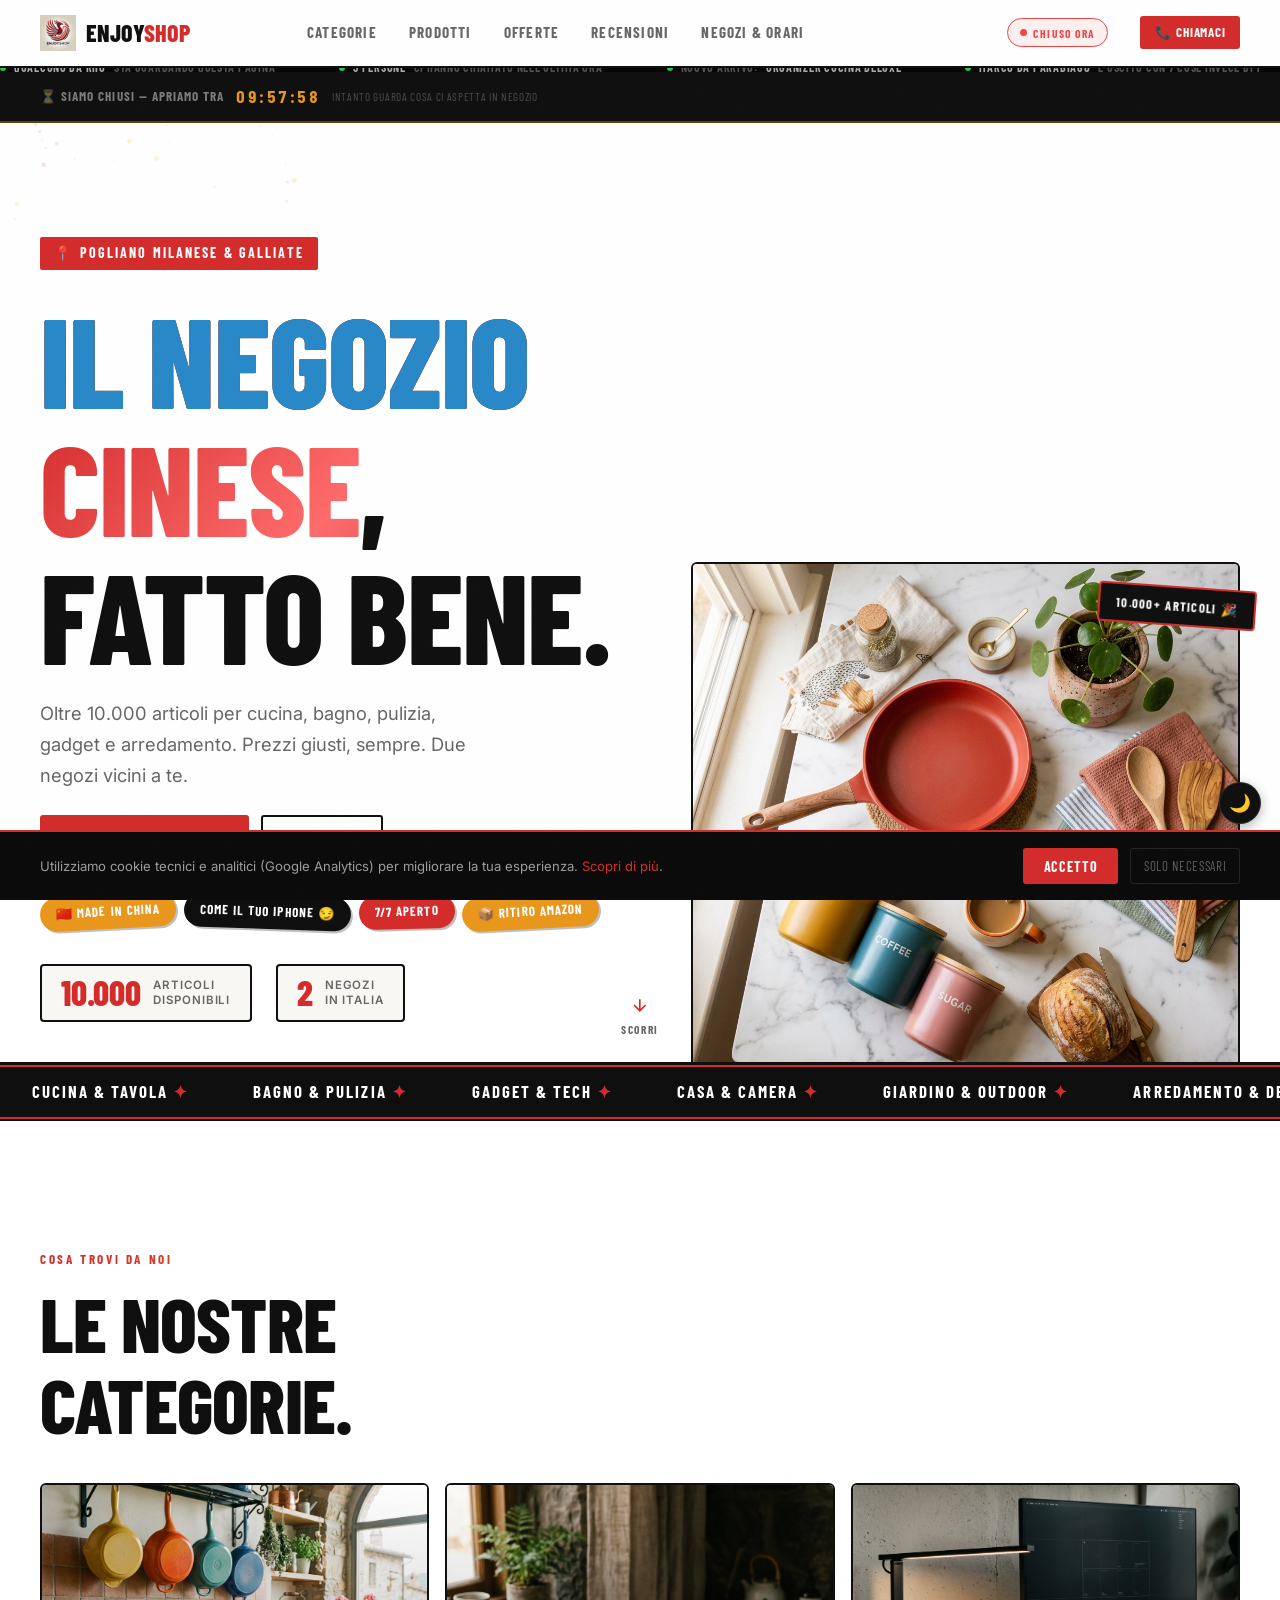
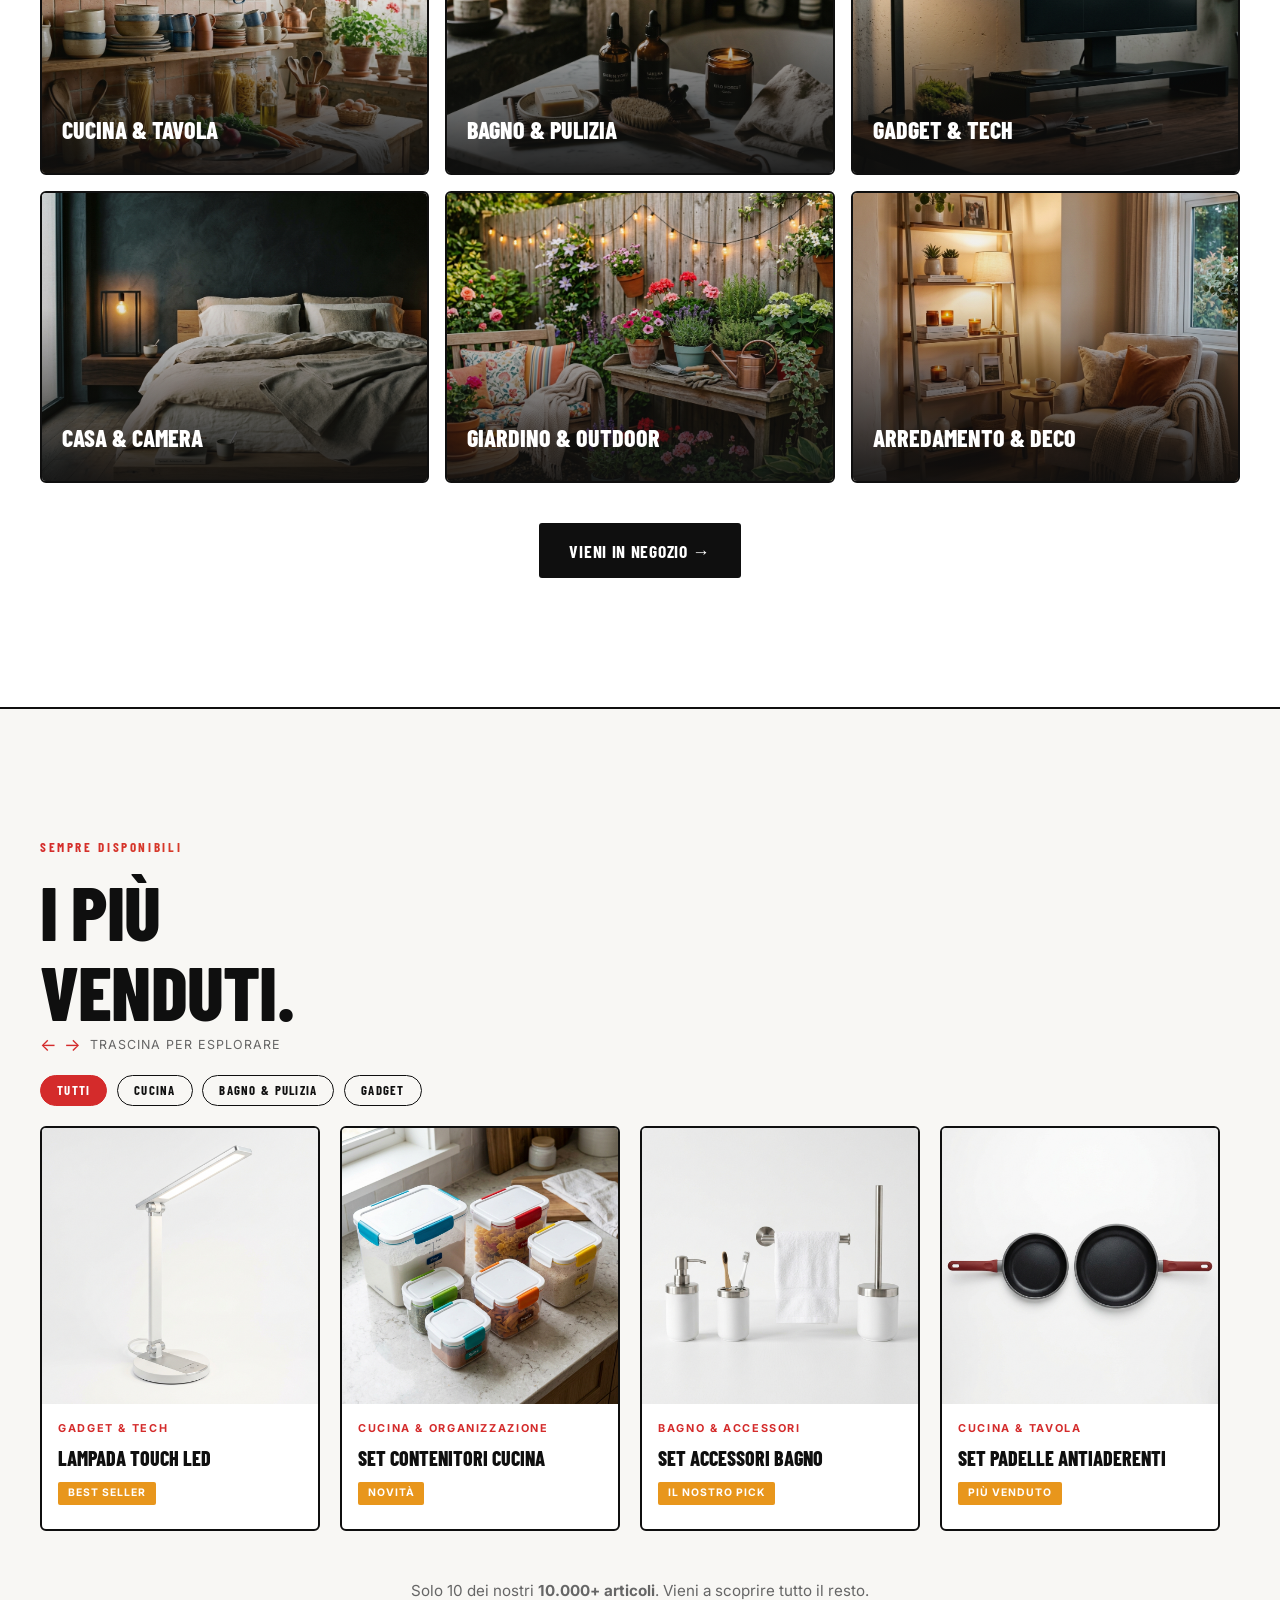
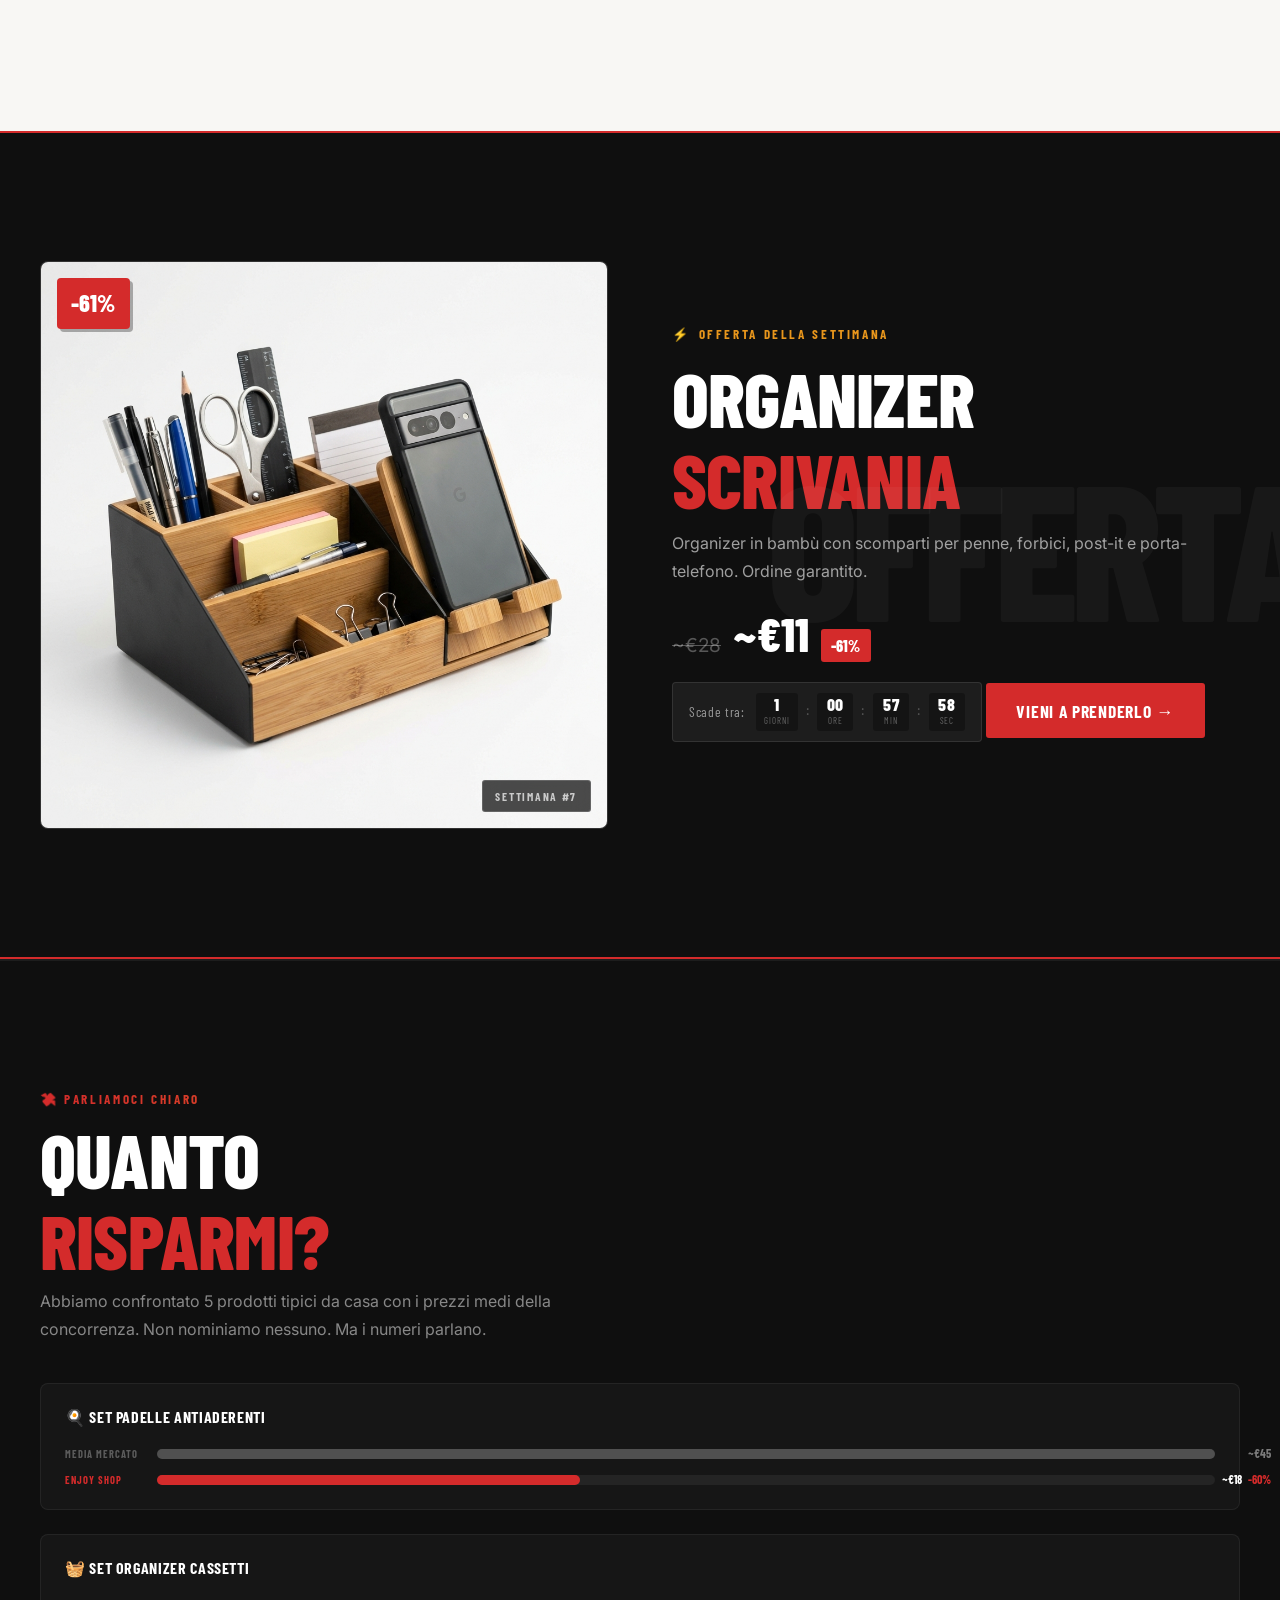
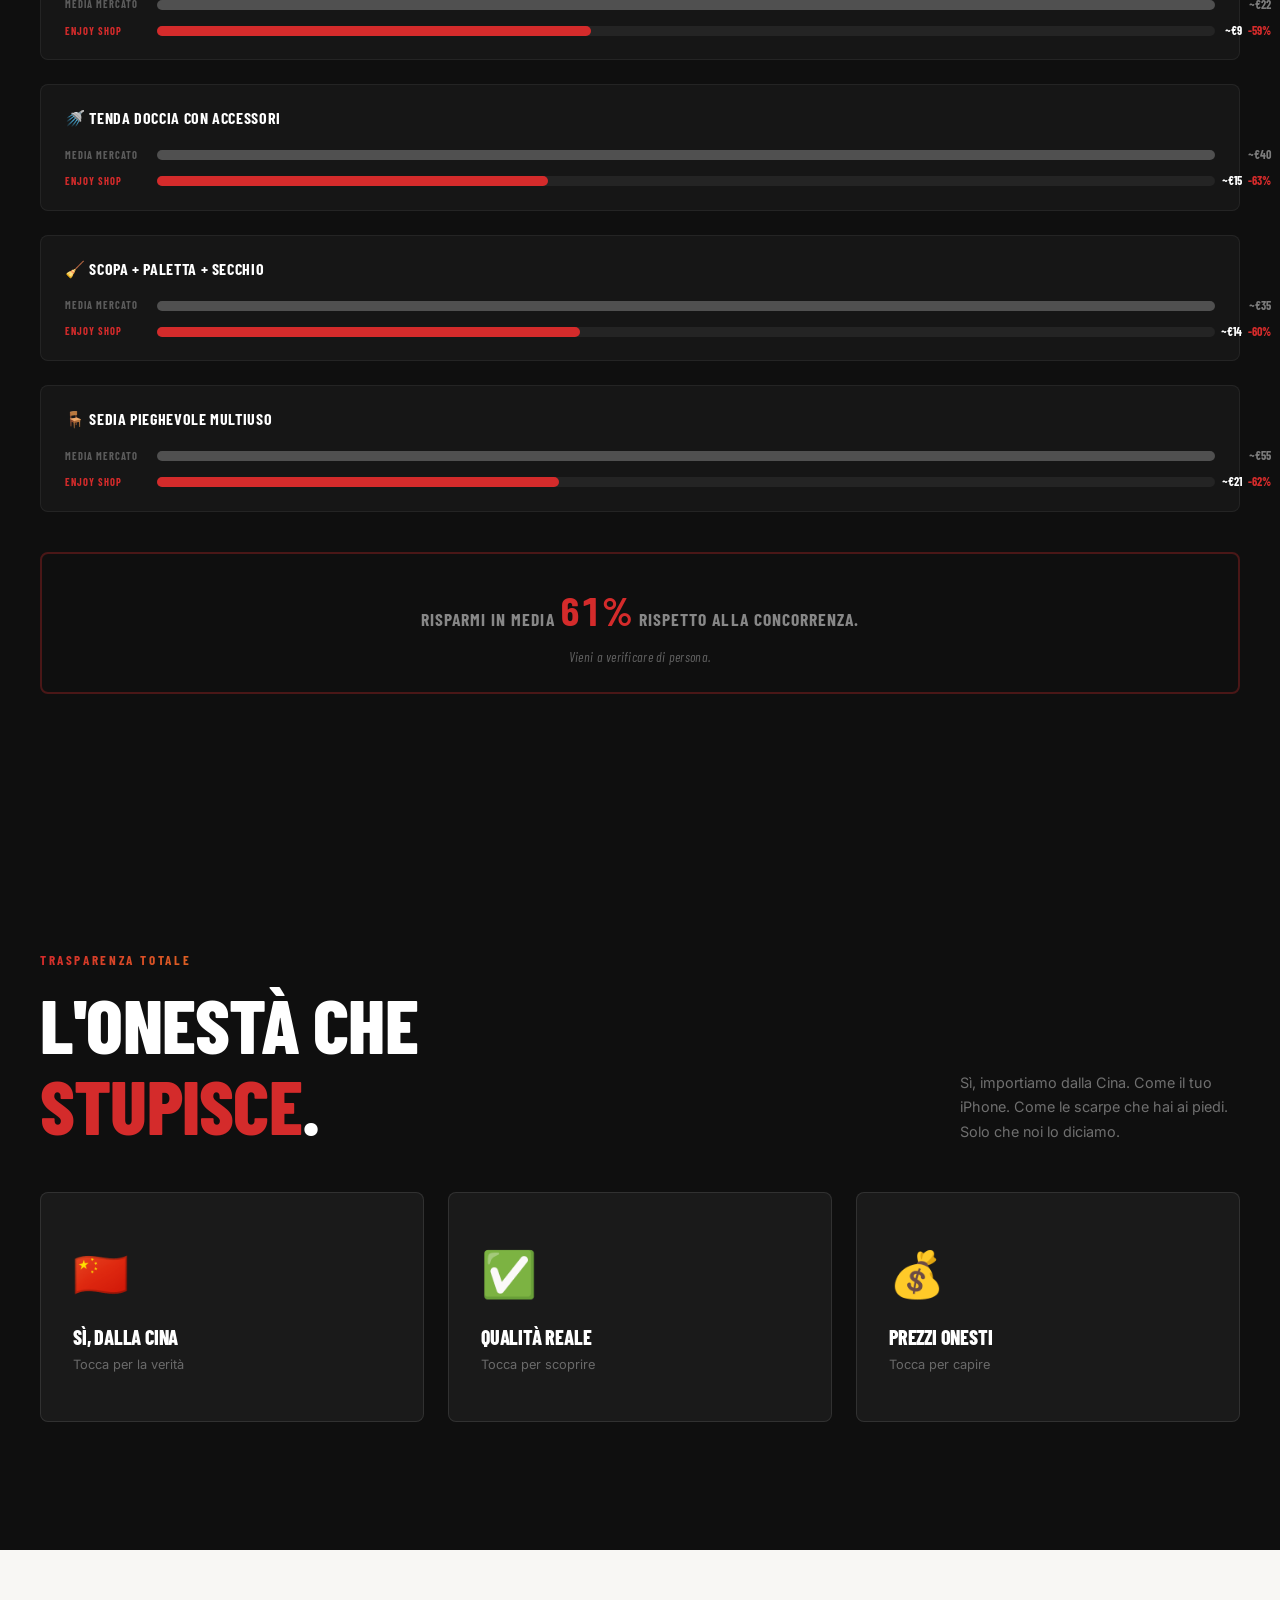
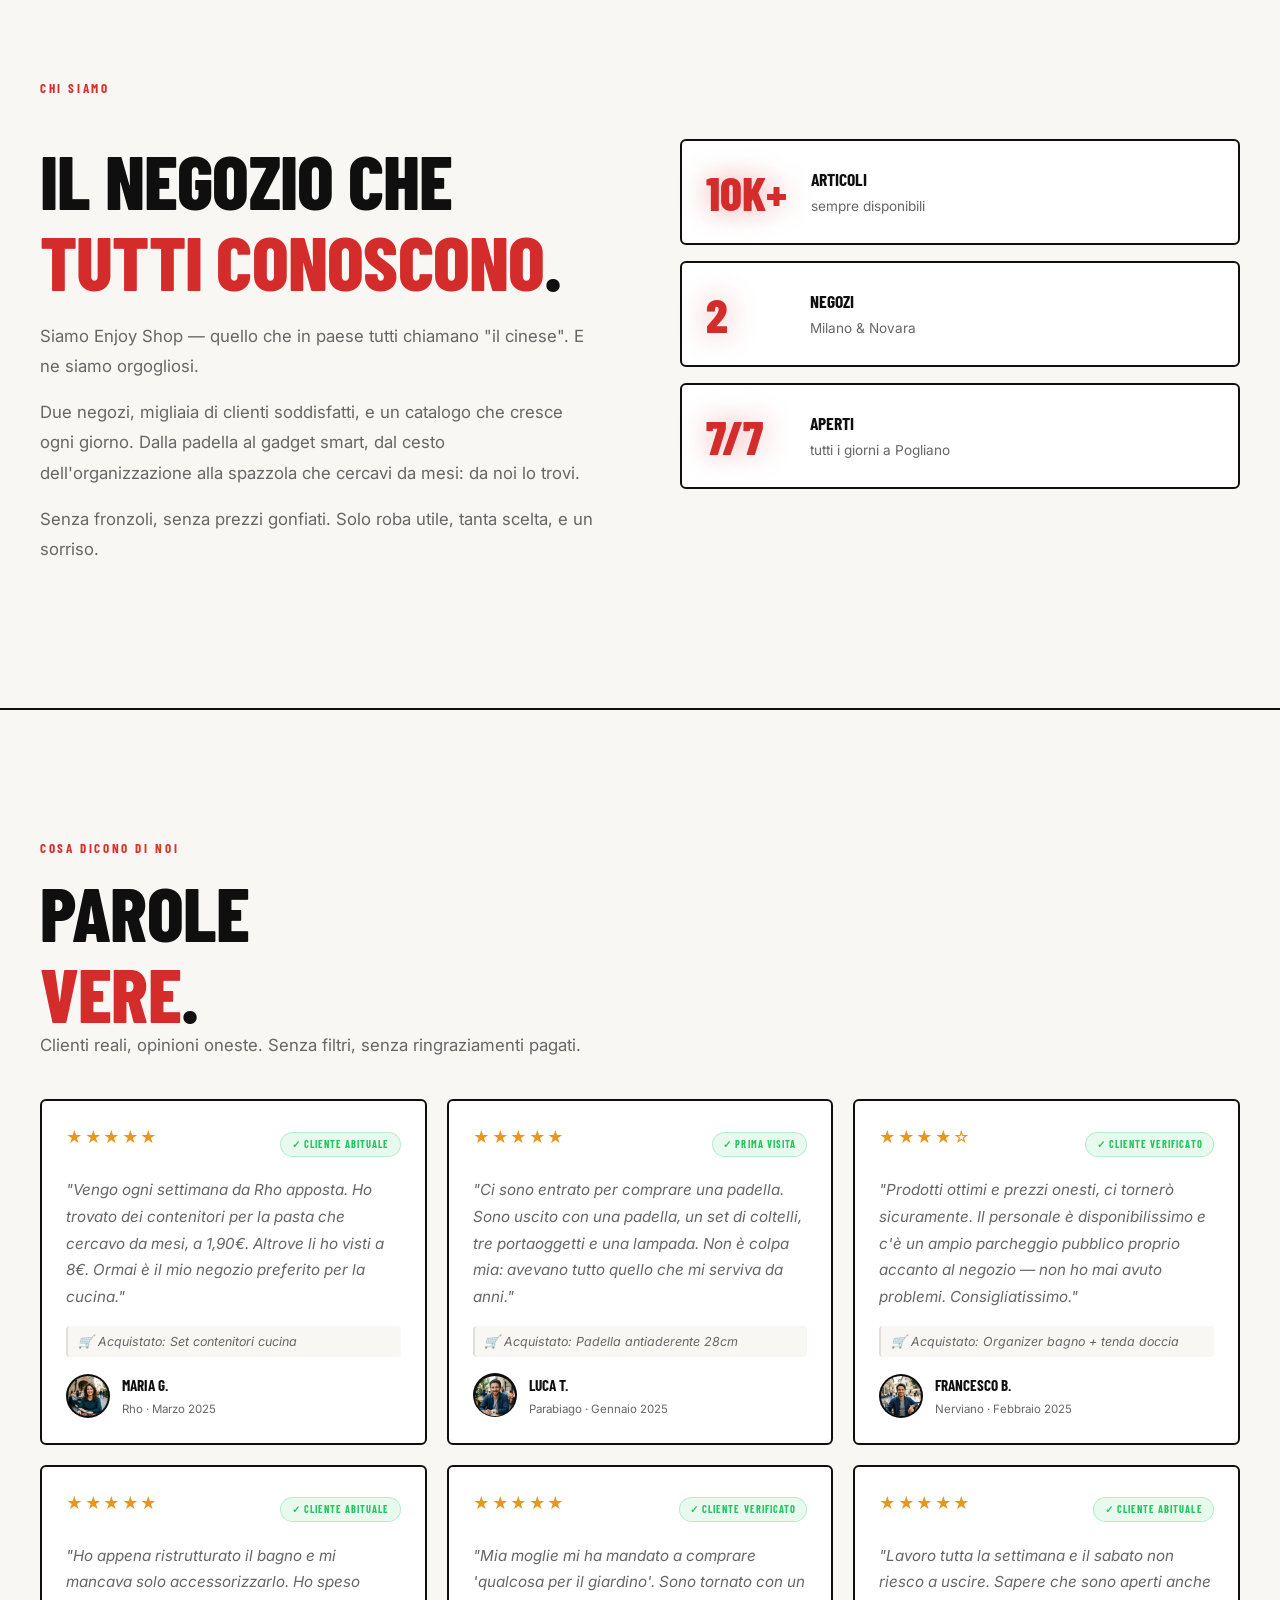
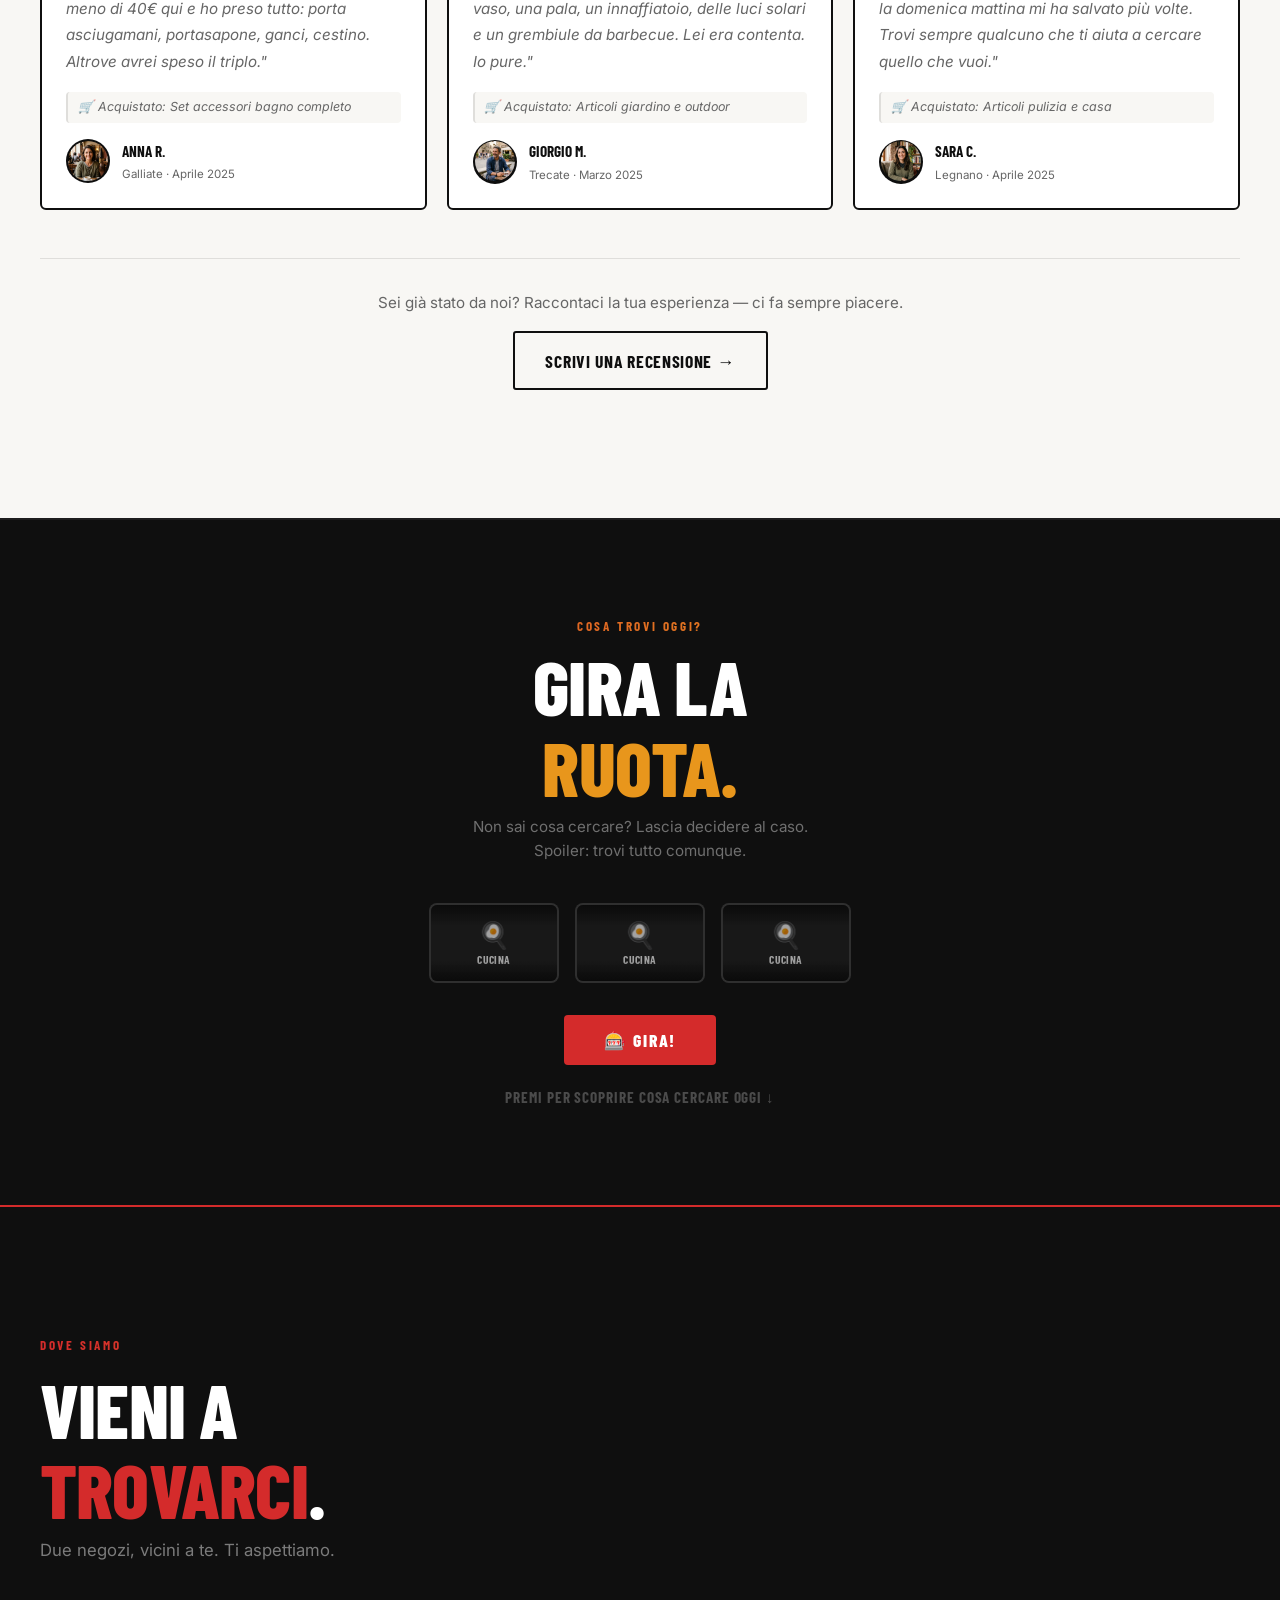
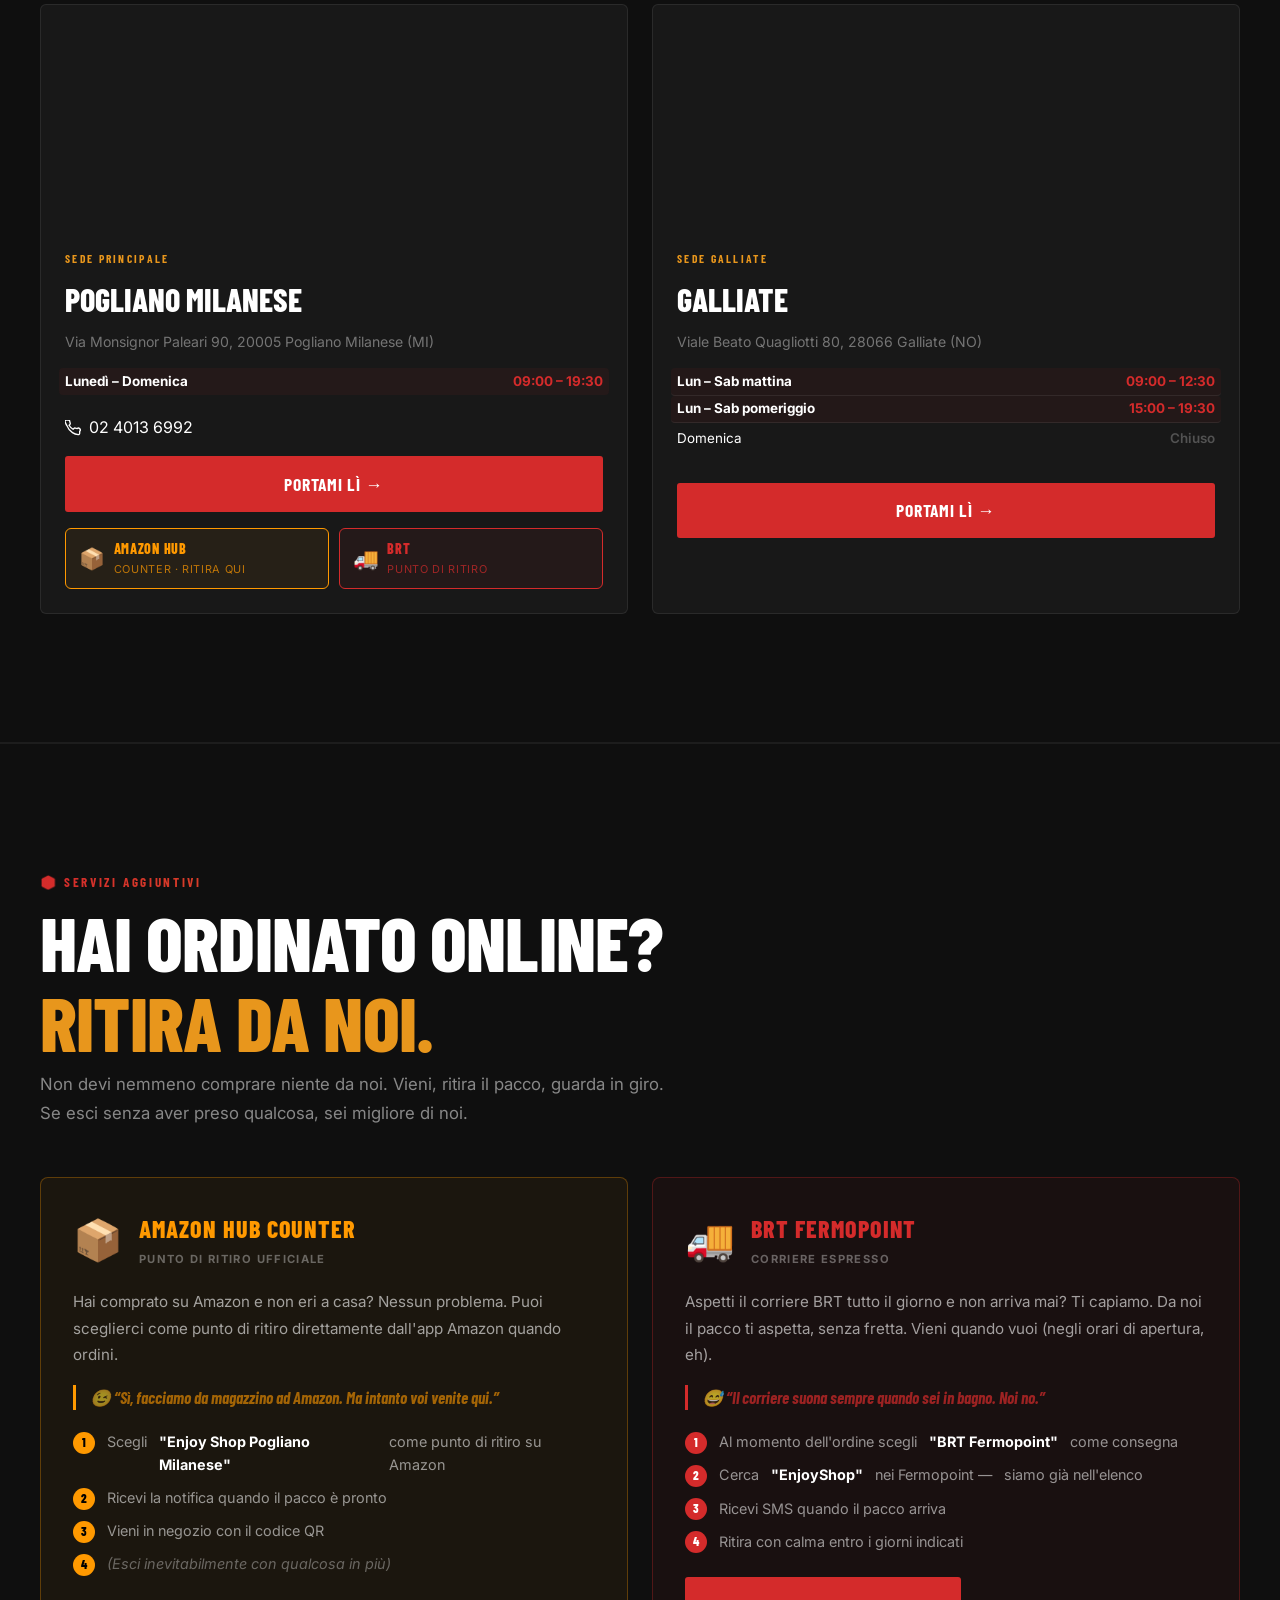
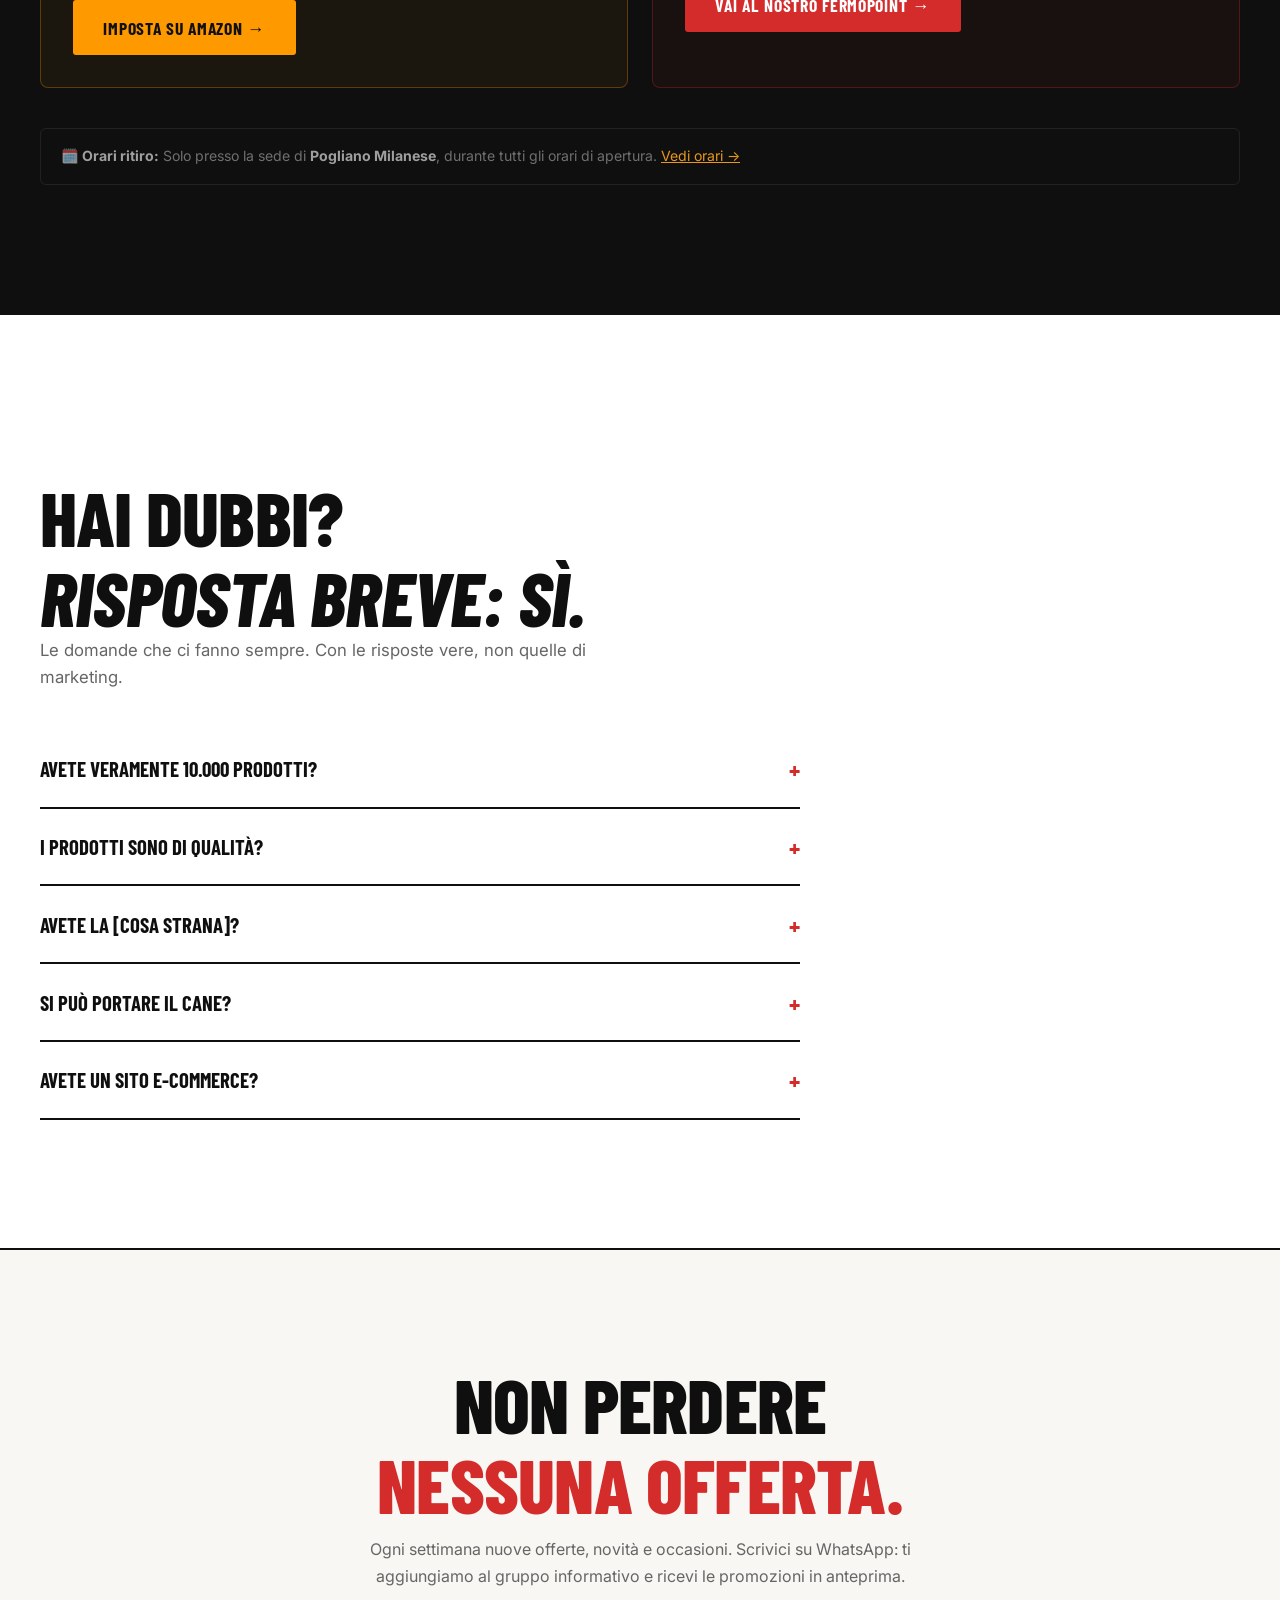
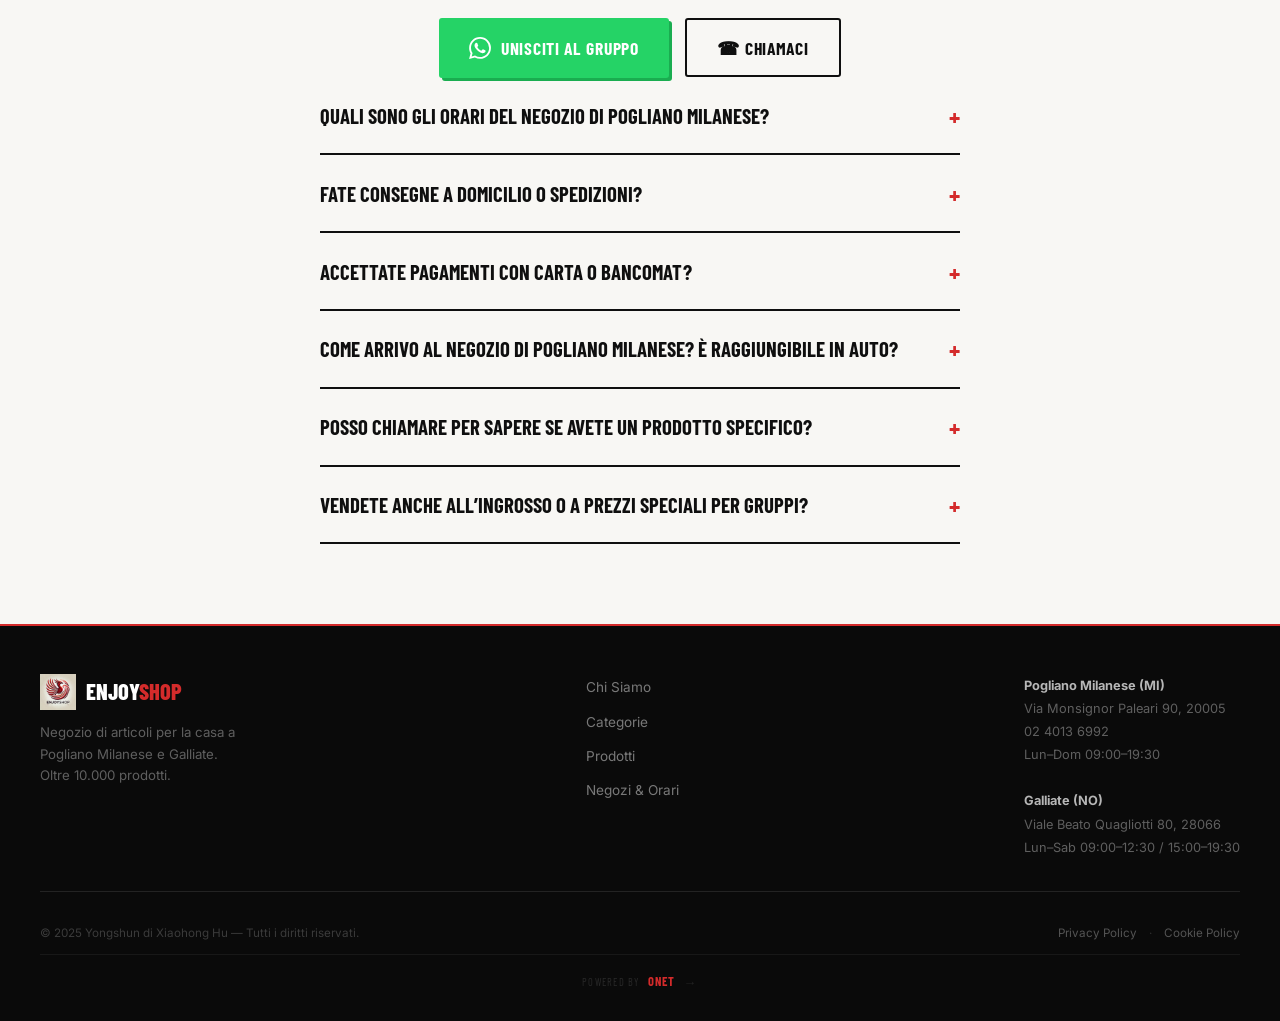
==== commit 1d18f7fb: "fix: parcheggio pubblico gratuito adiacente — corretta FAQ fq9 e recensione Francesco (era un'info e" ====
--- a/index.html
+++ b/index.html
@@ -636,7 +636,7 @@
           <div class="review-stars">★★★★☆</div>
           <span class="review-badge">✓ Cliente verificato</span>
         </div>
-        <p class="review-text">"Prodotti ottimi e prezzi onesti, ci tornerò sicuramente. Tolgo una stella solo perché parcheggiare è un'impresa — ma lo so già, ci vado lo stesso. Il personale è disponibilissimo."</p>
+        <p class="review-text">"Prodotti ottimi e prezzi onesti, ci torner&ograve; sicuramente. Il personale &egrave; disponibilissimo e c'&egrave; un ampio parcheggio pubblico proprio accanto al negozio — non ho mai avuto problemi. Consigliatissimo."</p>
         <div class="review-purchase">🛒 Acquistato: Organizer bagno + tenda doccia</div>
         <div class="review-author">
           <img class="review-avatar" src="assets/images/avatar-francesco.jpg" alt="Francesco B." loading="lazy" width="44" height="44">
@@ -913,7 +913,7 @@
       </div>
       <div class="faq-item">
         <button class="faq-q" aria-expanded="false" id="fq9">Come arrivo al negozio di Pogliano Milanese? &Egrave; raggiungibile in auto? <span class="faq-icon" aria-hidden="true">+</span></button>
-        <div class="faq-a" role="region" aria-labelledby="fq9"><div class="faq-a-inner">Siamo in <em>Via Monsignor Paleari 90, Pogliano Milanese (MI)</em>. Parcheggio in zona &mdash; non vicinissimo, ma si trova. Da Rho, Nerviano, Parabiago siamo a 5&ndash;10 minuti. Usa Google Maps per le indicazioni.</div></div>
+        <div class="faq-a" role="region" aria-labelledby="fq9"><div class="faq-a-inner">Siamo in <em>Via Monsignor Paleari 90, Pogliano Milanese (MI)</em>. C'&egrave; un <strong>parcheggio pubblico gratuito adiacente al negozio</strong> &mdash; non devi cercare niente. Da Rho, Nerviano, Parabiago siamo a 5&ndash;10 minuti. Usa Google Maps per le indicazioni precise.</div></div>
       </div>
       <div class="faq-item">
         <button class="faq-q" aria-expanded="false" id="fq10">Posso chiamare per sapere se avete un prodotto specifico? <span class="faq-icon" aria-hidden="true">+</span></button>
